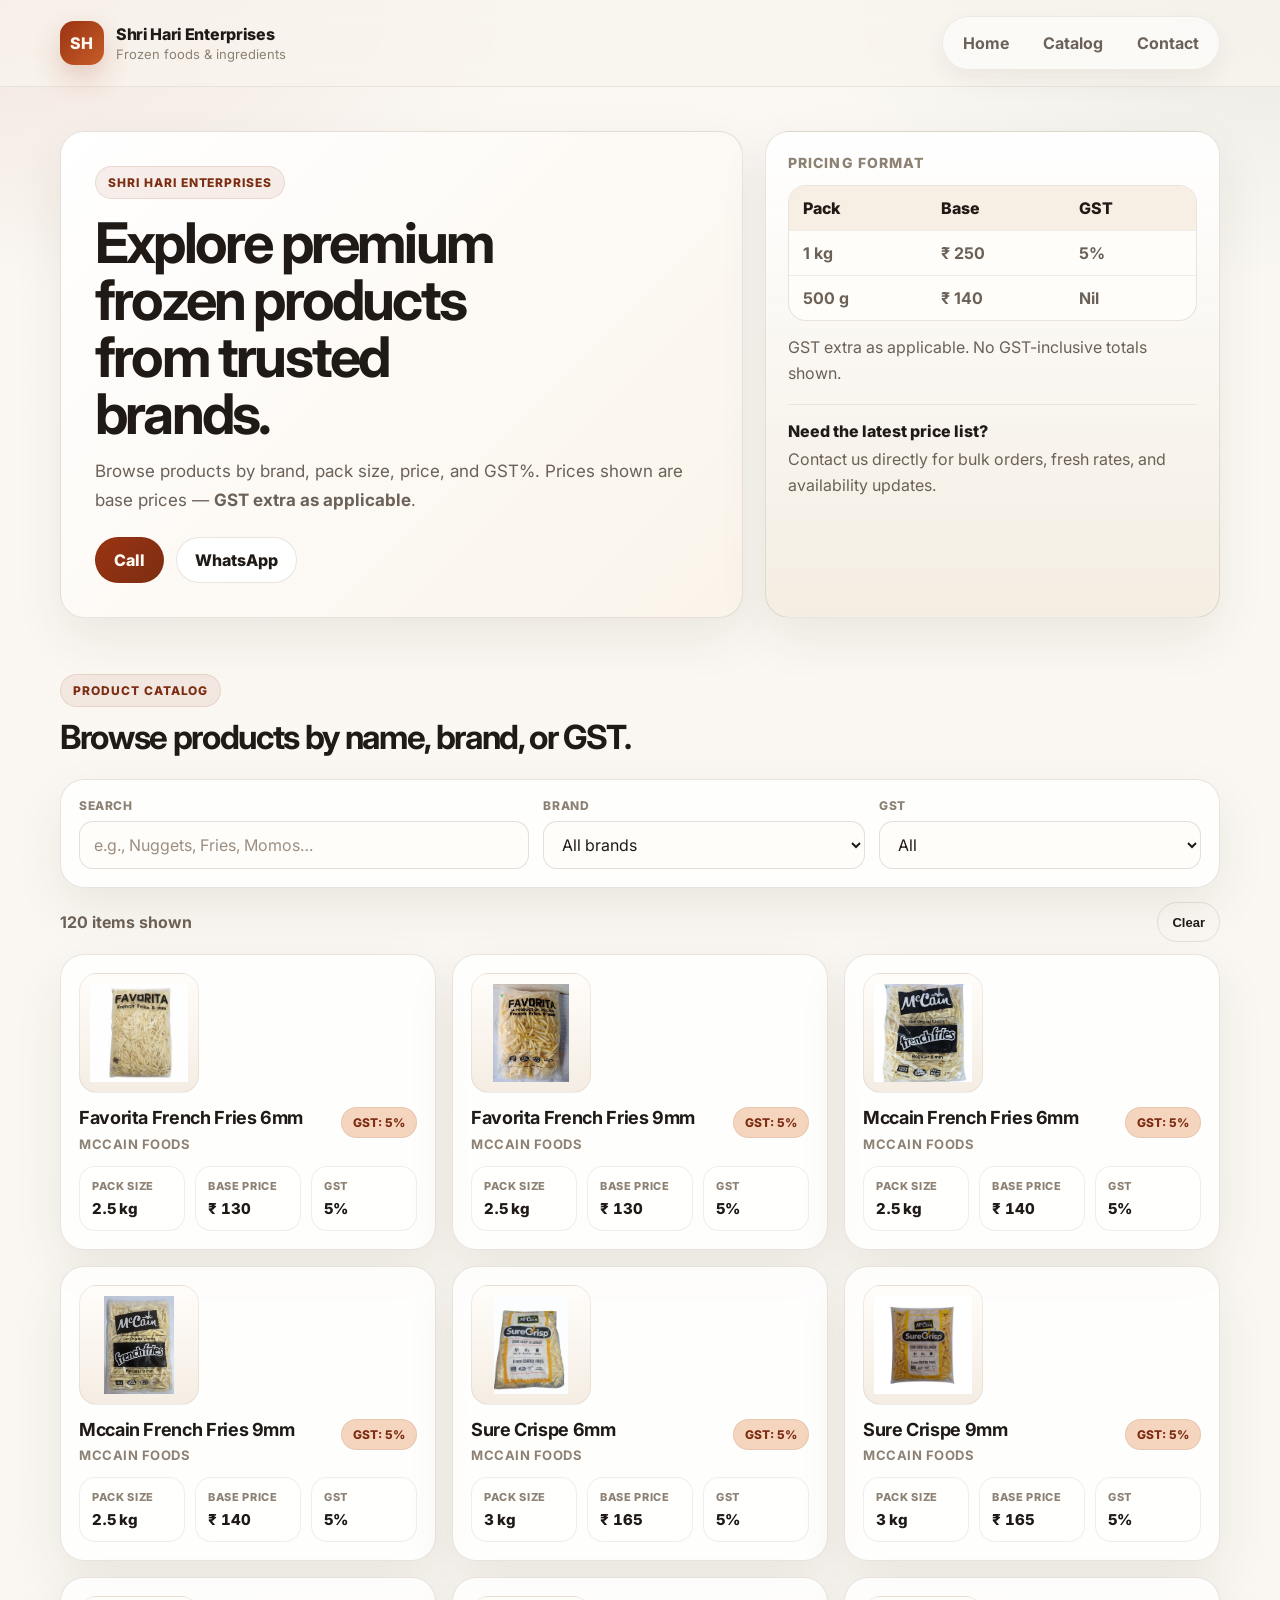
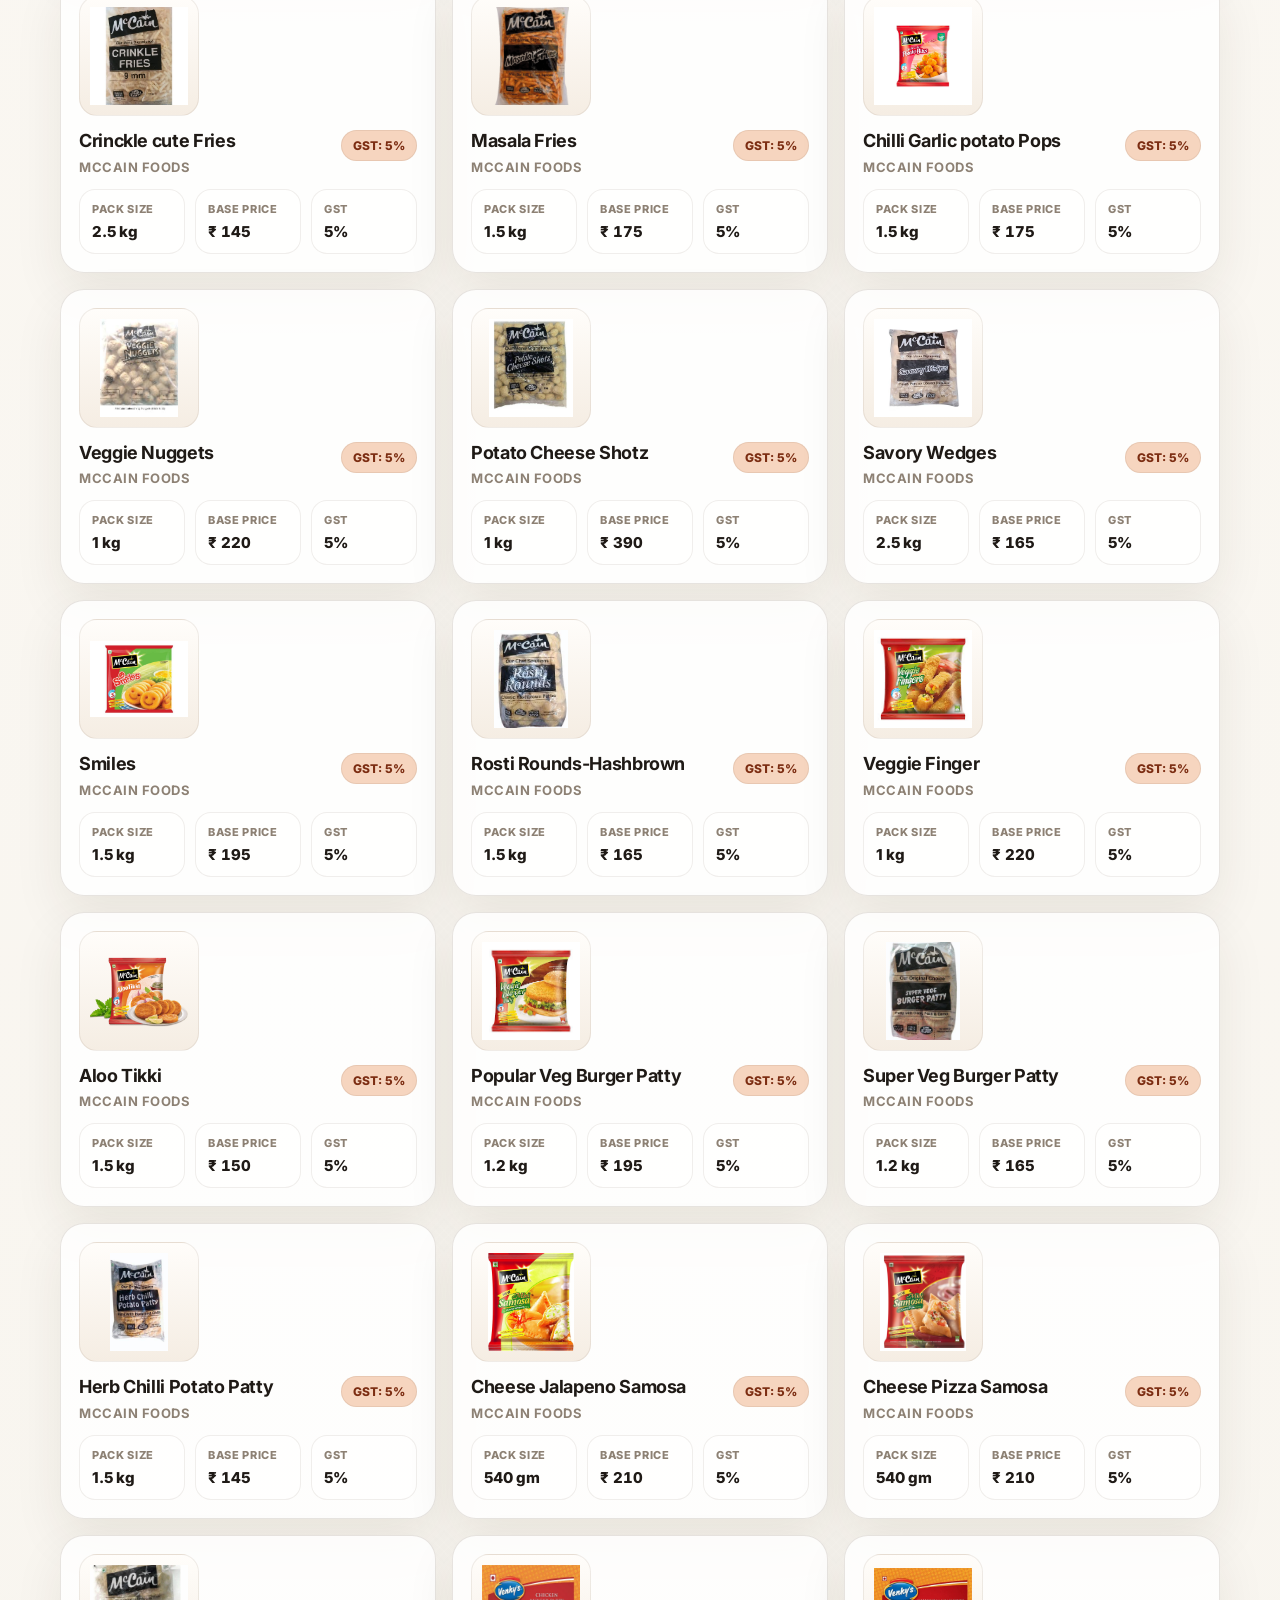
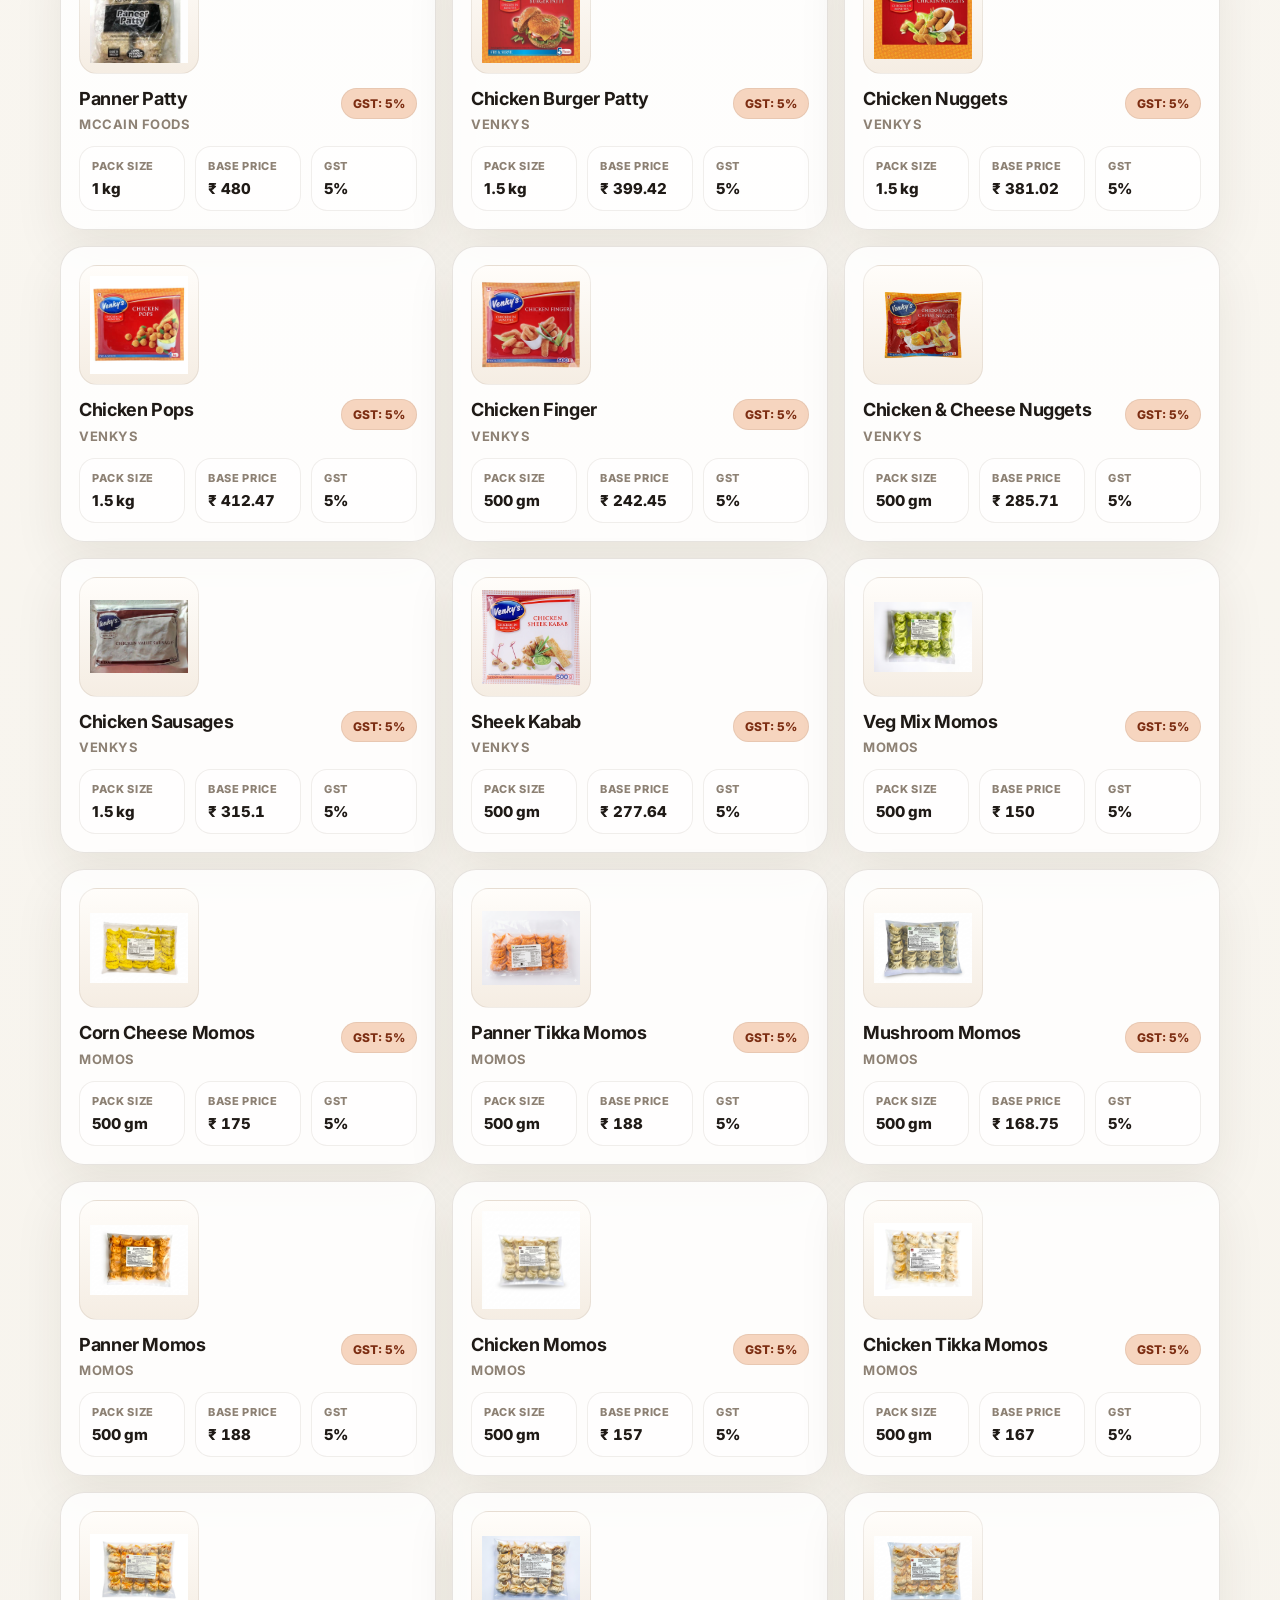
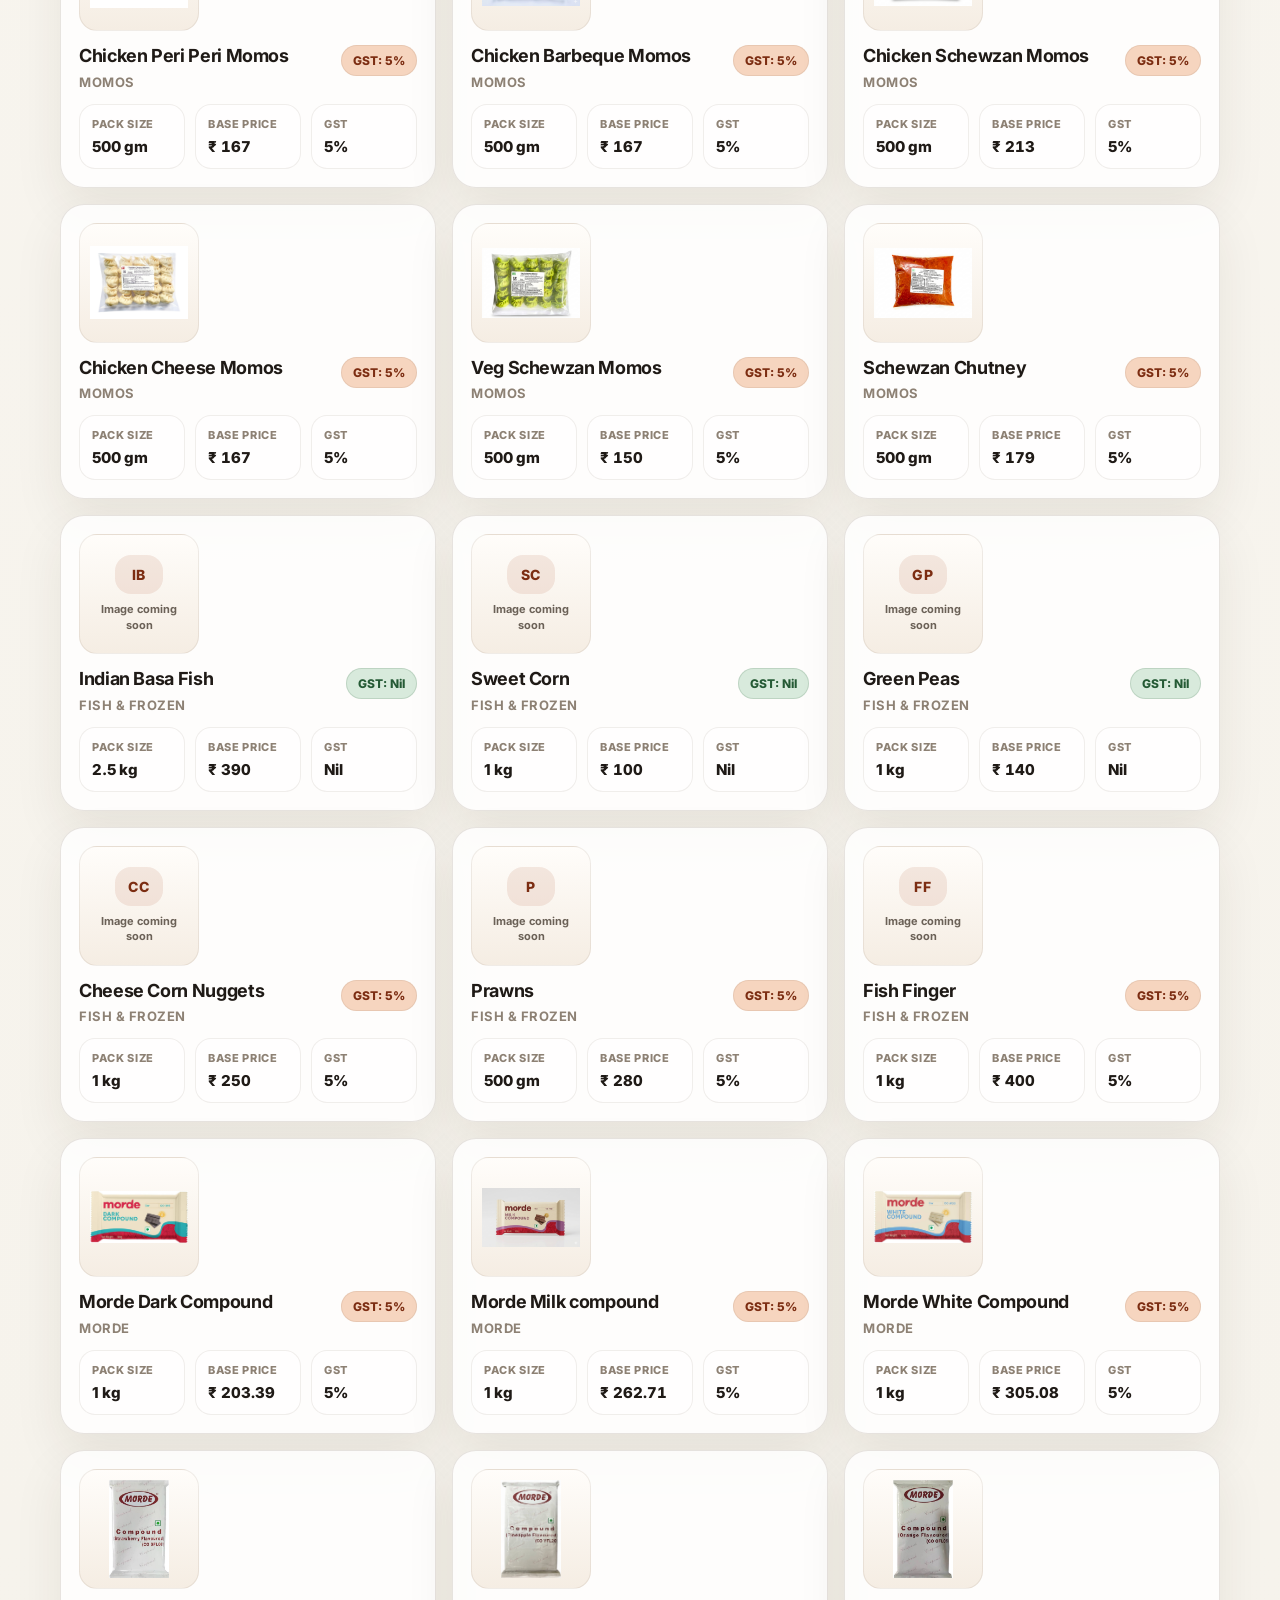
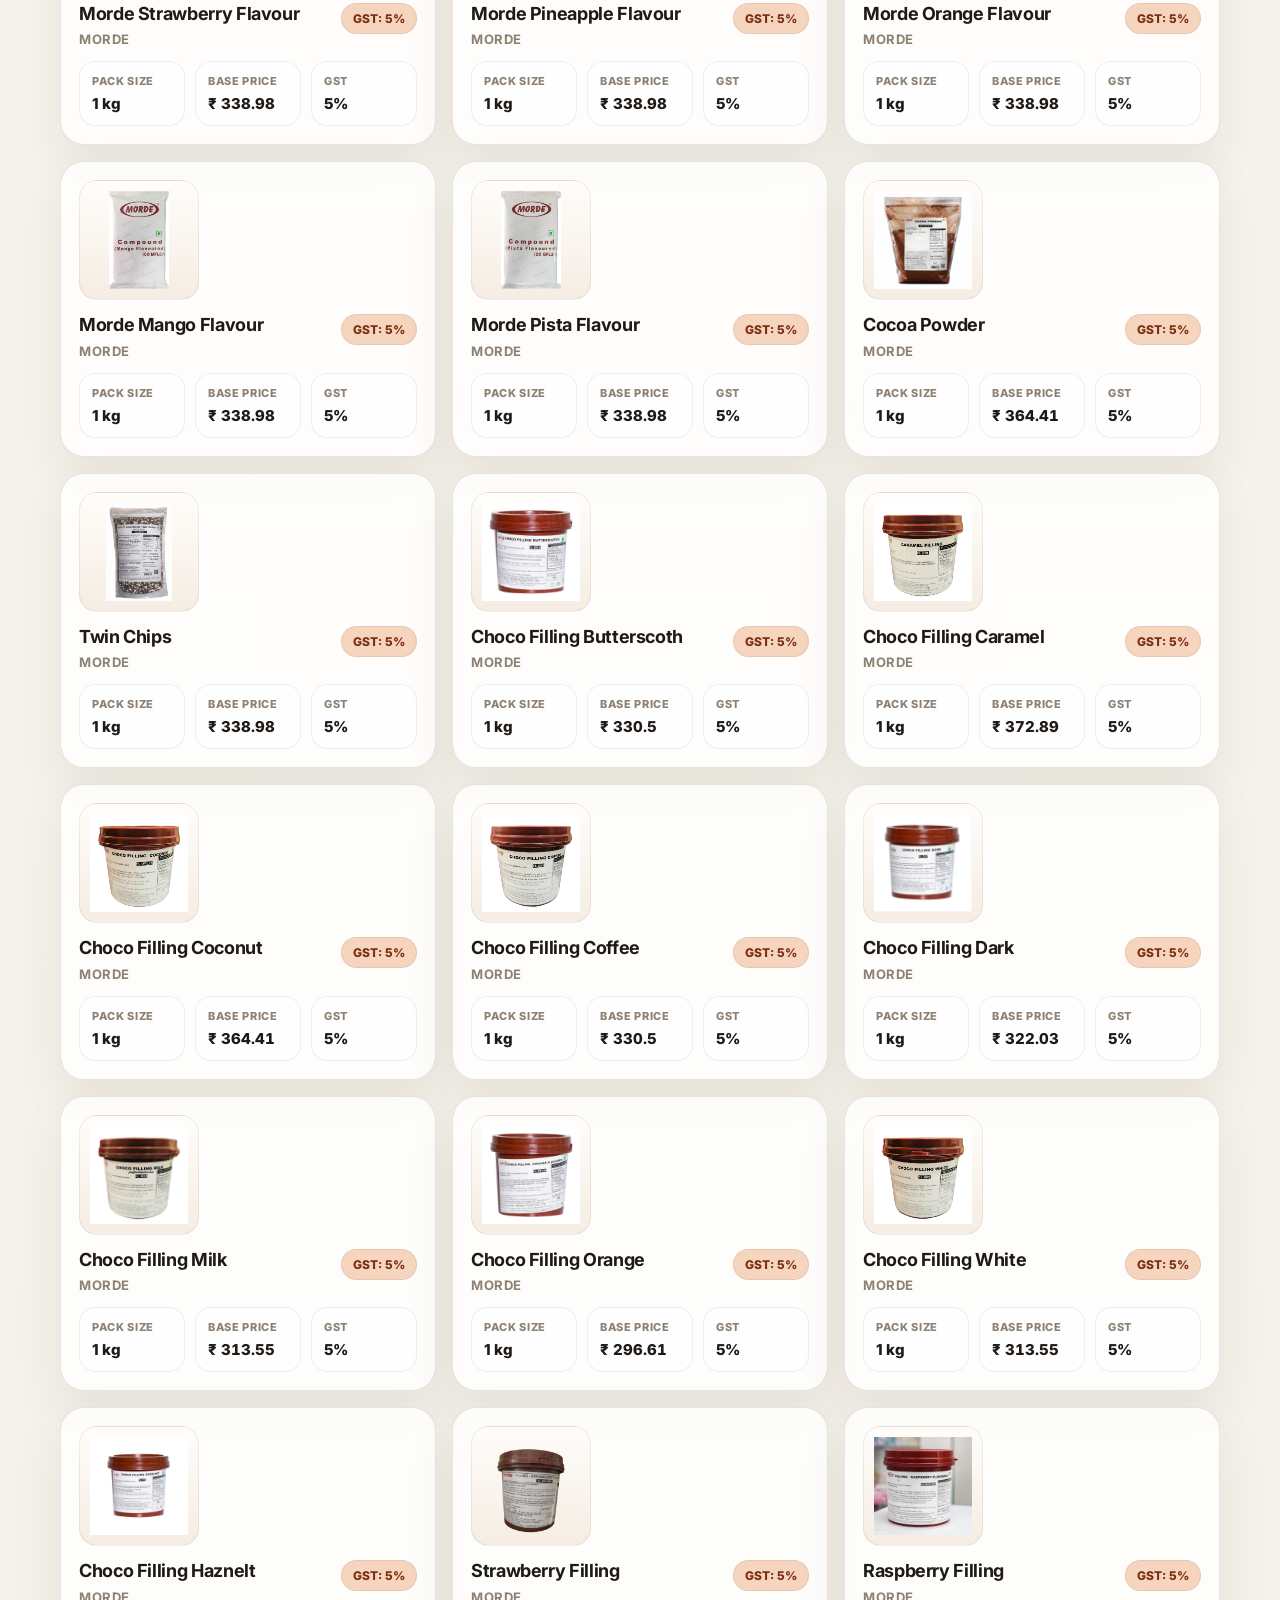
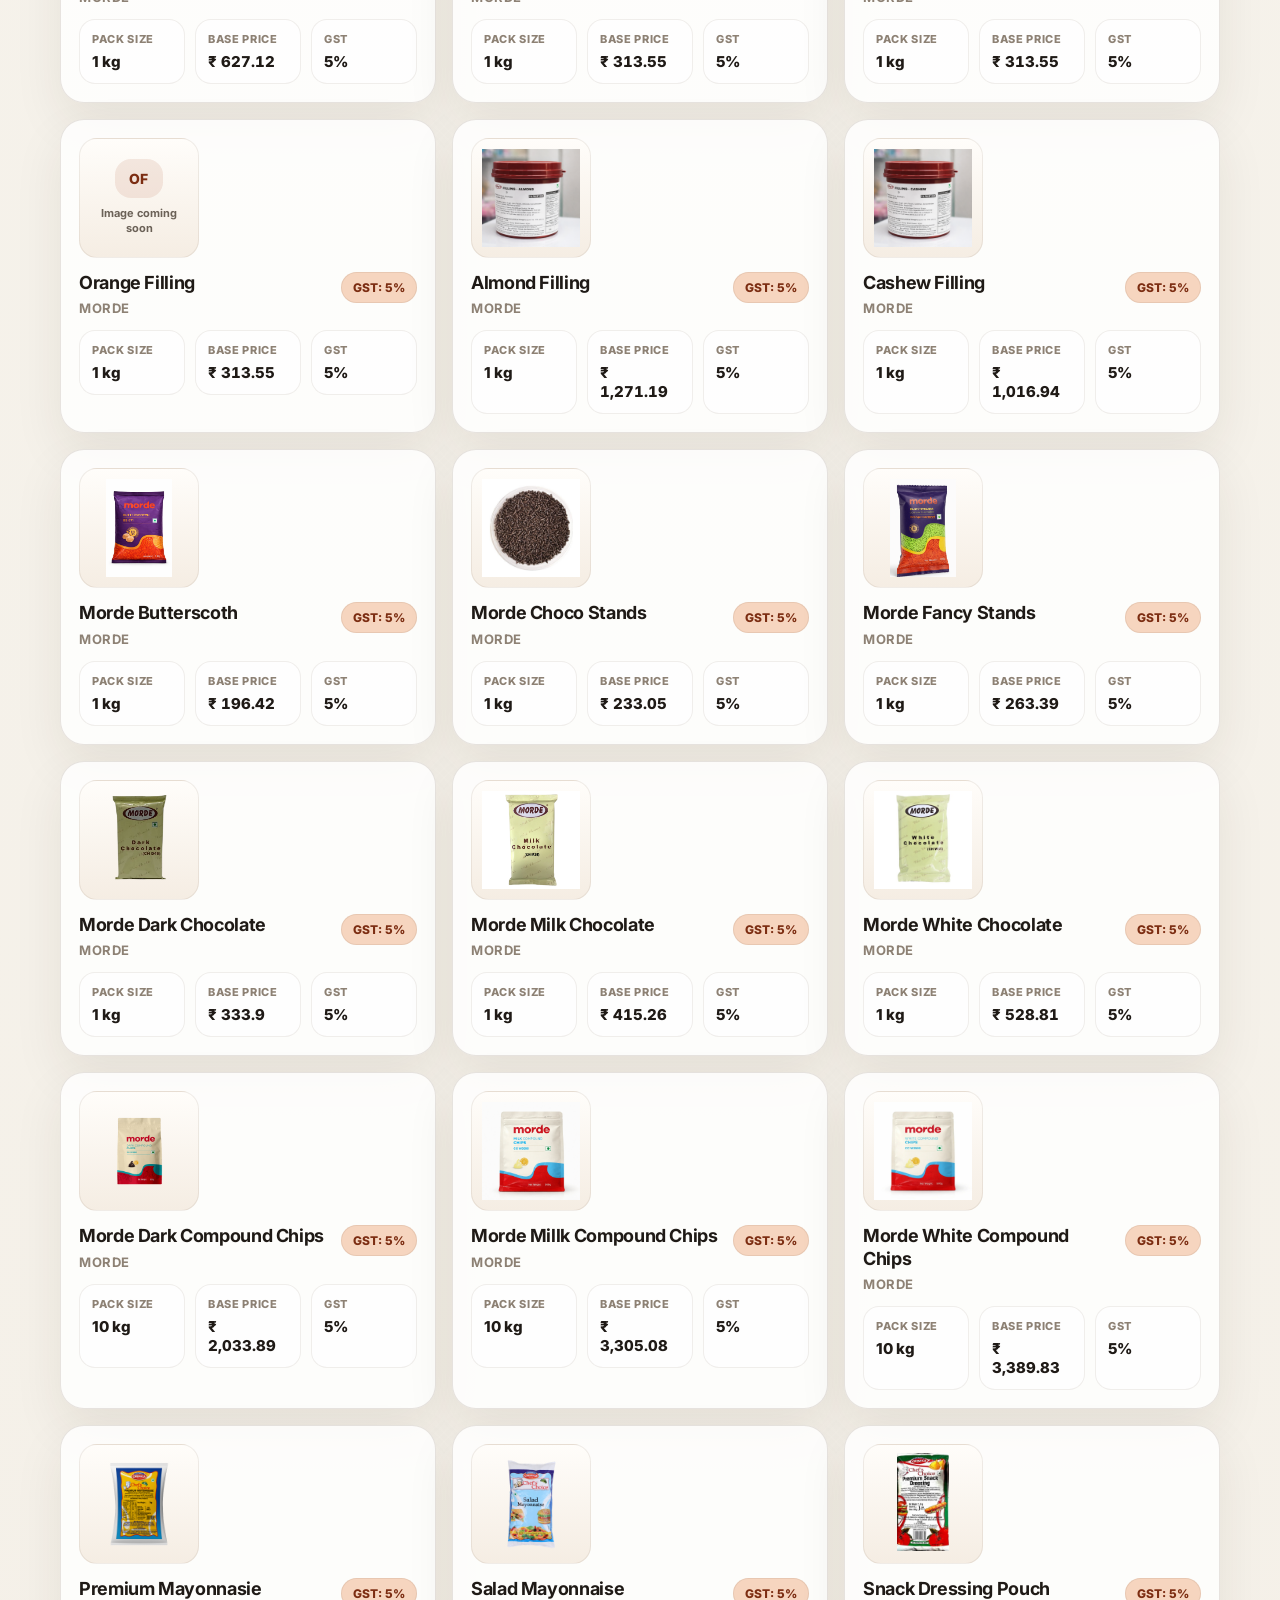
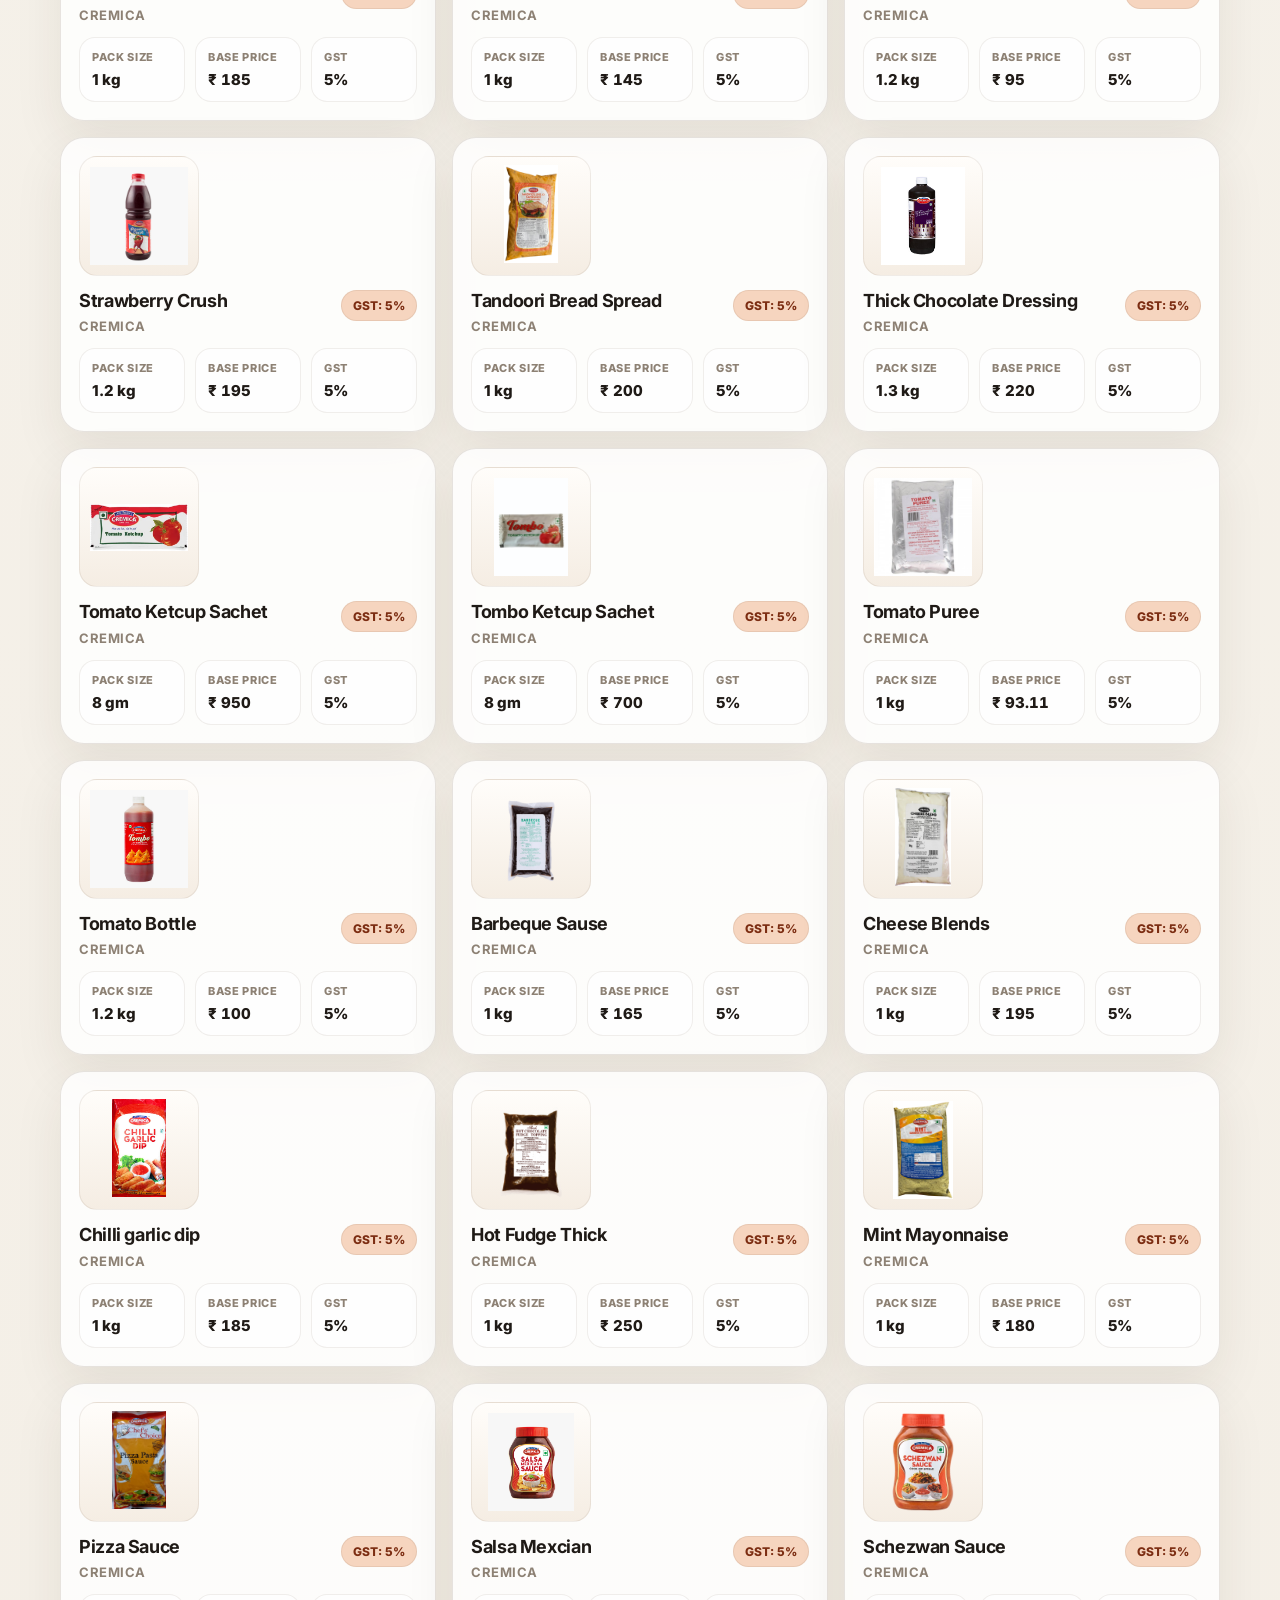
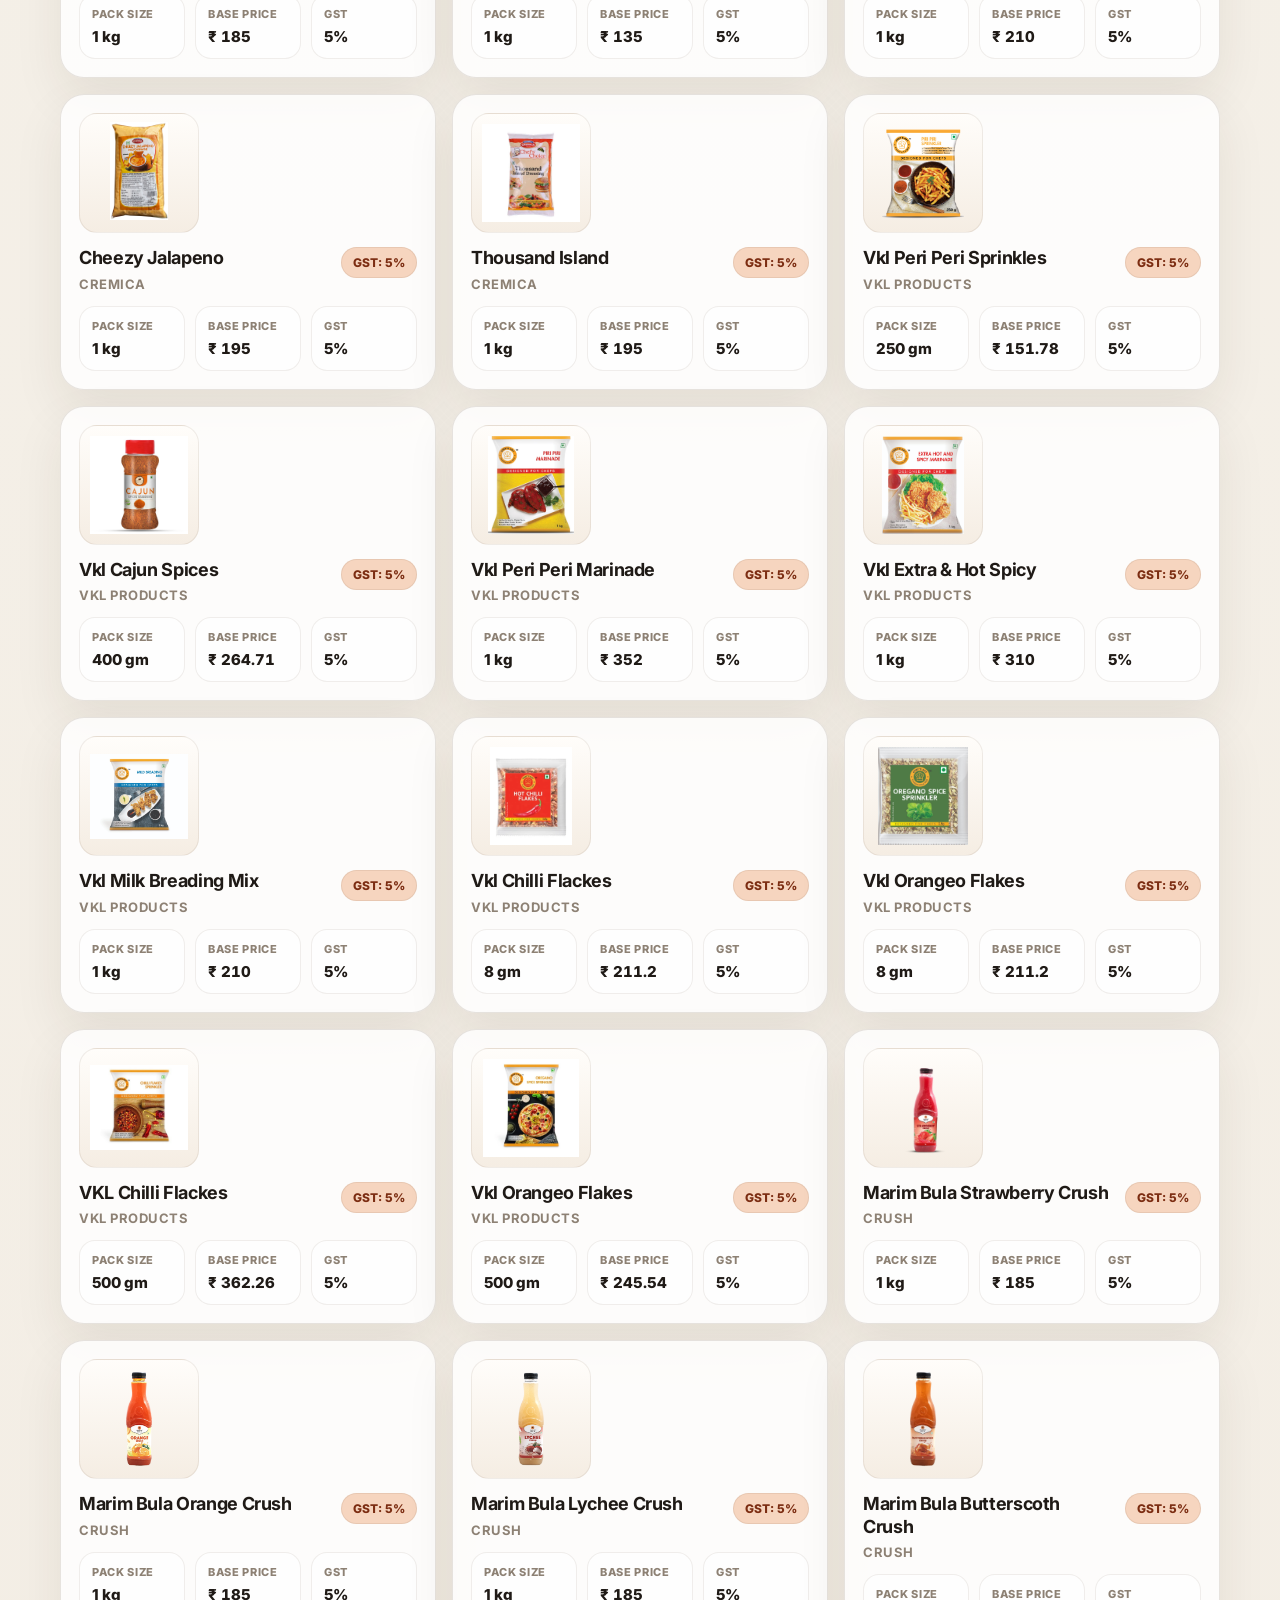
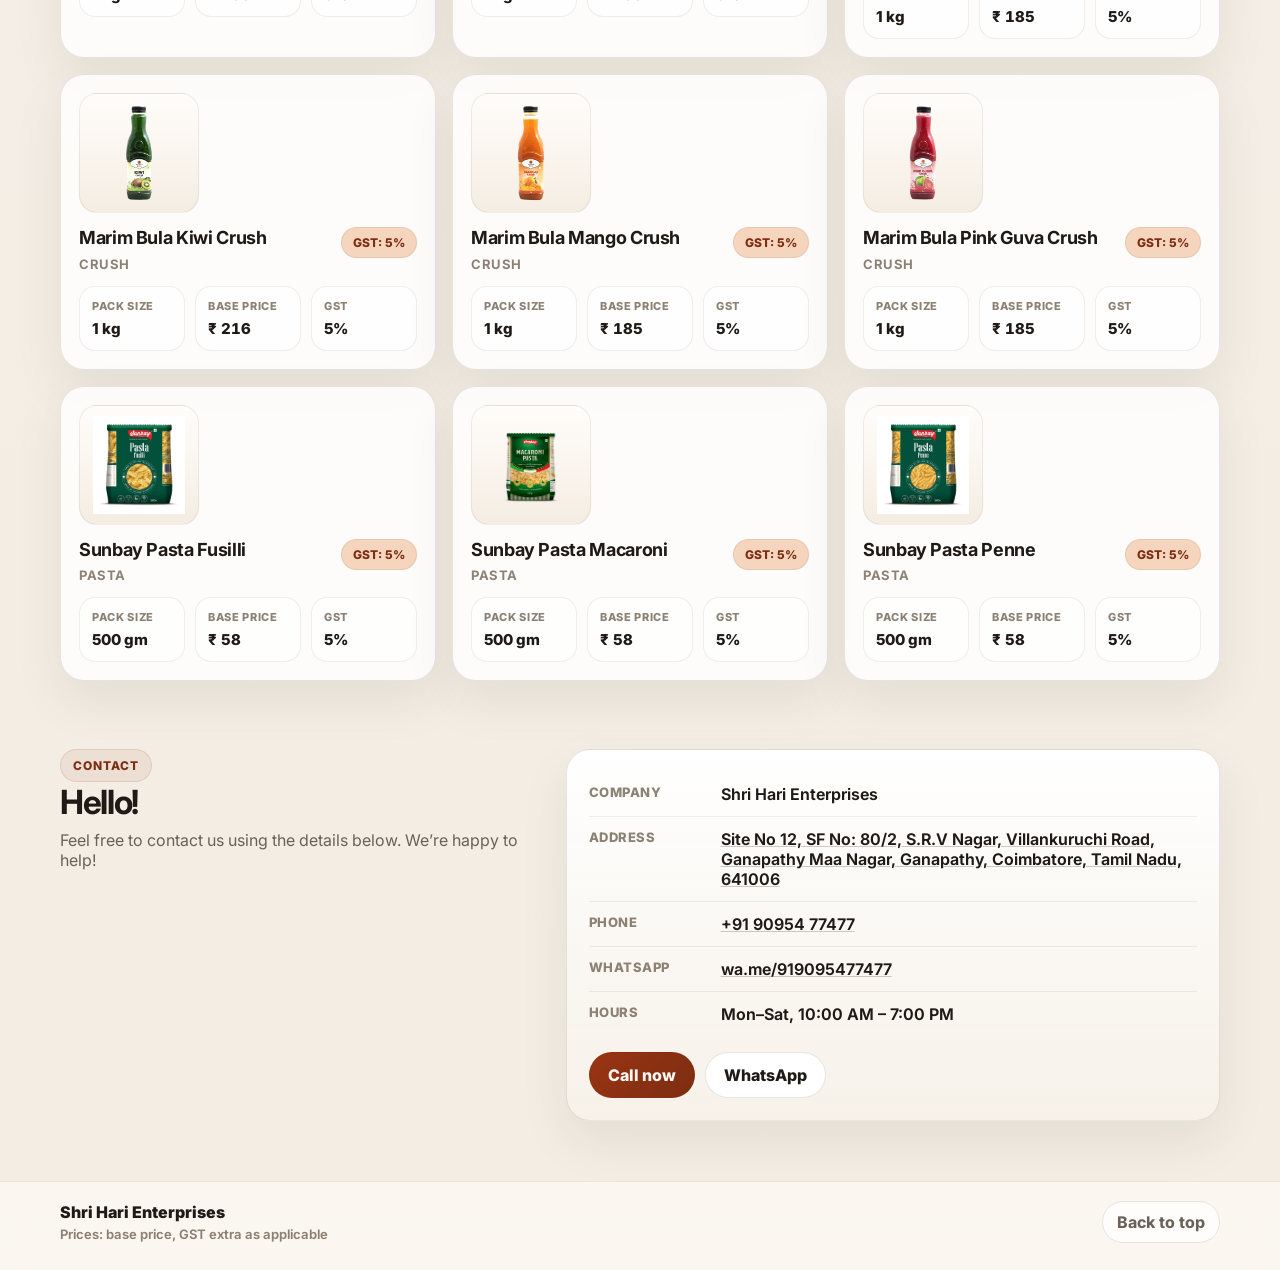
==== index.html @ df7a1810 "Update GST values for samosas and dressing" ====
<!doctype html>
<html lang="en">
  <head>
    <meta charset="UTF-8" />
    <meta name="viewport" content="width=device-width, initial-scale=1" />
    <meta
      name="description"
      content="Shri Hari Enterprises – frozen foods & ingredients catalog with search and filters."
    />
    <title>Shri Hari Enterprises | Catalog</title>
    <link rel="preconnect" href="https://fonts.googleapis.com" />
    <link rel="preconnect" href="https://fonts.gstatic.com" crossorigin />
    <link
      href="https://fonts.googleapis.com/css2?family=Inter:wght@400;500;600;700&display=swap"
      rel="stylesheet"
    />
    <link rel="stylesheet" href="assets/styles.css?v=20260323-1" />
  </head>
  <body>
    <a class="skip-link" href="#catalog">Skip to catalog</a>

    <header class="site-header">
      <div class="container header-inner">
        <div class="brand">
          <div class="brand-mark" aria-hidden="true">SH</div>
          <div class="brand-text">
            <div class="brand-name">Shri Hari Enterprises</div>
            <div class="brand-tagline">Frozen foods & ingredients</div>
          </div>
        </div>

        <nav class="nav" aria-label="Primary">
          <a href="#home">Home</a>
          <a href="#catalog">Catalog</a>
          <a href="#contact">Contact</a>
        </nav>
      </div>
    </header>

    <main>
      <section id="home" class="hero">
        <div class="container hero-grid">
          <div class="hero-copy">
            <div class="eyebrow">Shri Hari Enterprises</div>
            <h1>Explore premium frozen products from trusted brands.</h1>
            <p class="lead">
              Browse products by brand, pack size, price, and GST%. Prices shown
              are base prices — <strong>GST extra as applicable</strong>.
            </p>

            <div class="cta-row" role="group" aria-label="Quick actions">
              <a class="btn primary" href="tel:+919095477477" data-placeholder="phone"
                >Call</a
              >
              <a
                class="btn"
                href="https://wa.me/919095477477?text=Hi%20Shri%20Hari%20Enterprises%2C%20please%20share%20details."
                target="_blank"
                rel="noreferrer"
                data-placeholder="whatsapp"
                >WhatsApp</a
              >
            </div>

          </div>

          <div class="hero-card" aria-label="How pricing is shown">
            <div class="hero-card-title">Pricing format</div>
            <div class="mini-table" role="table" aria-label="Pricing example">
              <div class="mini-row mini-head" role="row">
                <div role="columnheader">Pack</div>
                <div role="columnheader">Base</div>
                <div role="columnheader">GST</div>
              </div>
              <div class="mini-row" role="row">
                <div role="cell">1 kg</div>
                <div role="cell">₹ 250</div>
                <div role="cell">5%</div>
              </div>
              <div class="mini-row" role="row">
                <div role="cell">500 g</div>
                <div role="cell">₹ 140</div>
                <div role="cell">Nil</div>
              </div>
            </div>
            <p class="note">GST extra as applicable. No GST-inclusive totals shown.</p>
            <div class="hero-support">
              <div class="support-title">Need the latest price list?</div>
              <p class="support-copy">
                Contact us directly for bulk orders, fresh rates, and availability updates.
              </p>
            </div>
          </div>
        </div>
      </section>

      <section id="catalog" class="catalog">
        <div class="container">
          <div class="section-head">
            <div>
              <div class="section-kicker">Product Catalog</div>
              <h2>Browse products by name, brand, or GST.</h2>
            </div>
          </div>

          <div class="controls" aria-label="Catalog controls">
            <label class="control">
              <span class="control-label">Search</span>
              <input
                id="searchInput"
                type="search"
                placeholder="e.g., Nuggets, Fries, Momos…"
                autocomplete="off"
              />
            </label>

            <label class="control">
              <span class="control-label">Brand</span>
              <select id="brandSelect">
                <option value="">All brands</option>
              </select>
            </label>

            <label class="control">
              <span class="control-label">GST</span>
              <select id="gstSelect">
                <option value="">All</option>
              </select>
            </label>
          </div>

          <div class="catalog-bar">
            <div id="resultsMeta" class="results-meta" aria-live="polite"></div>
            <button id="clearBtn" class="btn small ghost" type="button">Clear</button>
          </div>

          <div id="catalogGrid" class="grid" aria-label="Product results"></div>

          <div id="emptyState" class="empty" hidden>
            <div class="empty-title">No results</div>
            <div class="empty-subtitle">
              Try clearing filters or searching a different keyword.
            </div>
          </div>
        </div>
      </section>

      <section id="contact" class="contact">
        <div class="container contact-grid">
          <div>
            <div class="section-kicker">Contact</div>
            <h2>Hello!</h2>
            <p class="muted">
              Feel free to contact us using the details below. We’re happy to help!
            </p>
          </div>

          <div class="contact-card">
            <div class="contact-row">
              <div class="contact-k">Company</div>
              <div class="contact-v">Shri Hari Enterprises</div>
            </div>
            <div class="contact-row">
              <div class="contact-k">Address</div>
              <div class="contact-v">
                <a
                  href="https://maps.google.com/?q=11.0510234,76.9981350"
                  target="_blank"
                  rel="noreferrer"
                  >Site No 12, SF No: 80/2, S.R.V Nagar, Villankuruchi Road,
                  Ganapathy Maa Nagar, Ganapathy, Coimbatore, Tamil Nadu,
                  641006</a
                >
              </div>
            </div>
            <div class="contact-row">
              <div class="contact-k">Phone</div>
              <div class="contact-v">
                <a href="tel:+919095477477">+91 90954 77477</a>
              </div>
            </div>
            <div class="contact-row">
              <div class="contact-k">WhatsApp</div>
              <div class="contact-v">
                <a
                  href="https://wa.me/919095477477"
                  target="_blank"
                  rel="noreferrer"
                  >wa.me/919095477477</a
                >
              </div>
            </div>
            <div class="contact-row">
              <div class="contact-k">Hours</div>
              <div class="contact-v">Mon–Sat, 10:00 AM – 7:00 PM</div>
            </div>

            <div class="contact-cta">
              <a class="btn primary" href="tel:+919095477477">Call now</a>
              <a
                class="btn"
                href="https://wa.me/919095477477?text=Hi%2C%20please%20share%20your%20latest%20price%20list."
                target="_blank"
                rel="noreferrer"
                >WhatsApp</a
              >
            </div>
          </div>
        </div>
      </section>
    </main>

    <footer class="site-footer">
      <div class="container footer-inner">
        <div class="footer-left">
          <div class="footer-title">Shri Hari Enterprises</div>
          <div class="footer-subtitle">Prices: base price, GST extra as applicable</div>
        </div>
        <div class="footer-right">
          <a class="footer-link" href="#home">Back to top</a>
        </div>
      </div>
    </footer>

    <script src="data/products-data.js?v=20260323-1" defer></script>
    <script src="assets/app.js?v=20260323-1" defer></script>
  </body>
</html>
---- assets/styles.css ----
:root{
  --bg: #f6f3ec;
  --surface: rgba(255,255,255,.82);
  --surface-strong: #ffffff;
  --surface-soft: #f2ece0;
  --border: rgba(64,44,22,.12);
  --border-strong: rgba(64,44,22,.2);
  --text: #1f1a16;
  --muted: #6b6157;
  --muted-2: #8d8174;
  --brand: #9a3412;
  --brand-strong: #7c2d12;
  --brand-soft: #f6d5bf;
  --accent: #215732;
  --accent-soft: #d8eadc;
  --shadow: 0 20px 50px rgba(56,36,18,.08);
  --shadow-soft: 0 10px 24px rgba(56,36,18,.06);
  --radius: 24px;
}

*{ box-sizing: border-box; }
html{ scroll-behavior: smooth; }
html, body{ min-height: 100%; }
body{
  margin: 0;
  font-family: Inter, system-ui, -apple-system, Segoe UI, Roboto, Arial, sans-serif;
  background:
    radial-gradient(900px 500px at 0% 0%, rgba(154,52,18,.09), transparent 60%),
    radial-gradient(800px 500px at 100% 0%, rgba(33,87,50,.08), transparent 58%),
    linear-gradient(180deg, #fbf8f3 0%, var(--bg) 45%, #f3ede4 100%);
  color: var(--text);
}

a{ color: inherit; text-decoration: none; }
a:hover{ text-decoration: underline; }

.container{
  width: min(1160px, calc(100% - 40px));
  margin: 0 auto;
}

.skip-link{
  position: absolute;
  left: -999px;
  top: 16px;
  padding: 10px 14px;
  background: var(--surface-strong);
  border: 1px solid var(--border-strong);
  border-radius: 999px;
  box-shadow: var(--shadow-soft);
}
.skip-link:focus{ left: 16px; z-index: 100; }

.site-header{
  position: sticky;
  top: 0;
  z-index: 40;
  backdrop-filter: blur(14px);
  background: rgba(248,244,237,.72);
  border-bottom: 1px solid rgba(64,44,22,.08);
}
.header-inner{
  display: flex;
  align-items: center;
  justify-content: space-between;
  gap: 16px;
  padding: 16px 0;
}

.brand{
  display: flex;
  align-items: center;
  gap: 12px;
  min-width: 220px;
}
.brand-mark{
  width: 44px;
  height: 44px;
  display: grid;
  place-items: center;
  font-weight: 800;
  letter-spacing: .04em;
  color: #fff7f2;
  border-radius: 14px;
  background: linear-gradient(135deg, var(--brand), #c75d28);
  box-shadow: 0 12px 28px rgba(154,52,18,.22);
}
.brand-name{
  font-weight: 800;
  letter-spacing: -.02em;
}
.brand-tagline{
  color: var(--muted-2);
  font-size: 13px;
  margin-top: 2px;
}

.nav{
  display: flex;
  gap: 6px;
  align-items: center;
  padding: 6px;
  border: 1px solid rgba(64,44,22,.08);
  background: rgba(255,255,255,.6);
  border-radius: 999px;
  box-shadow: var(--shadow-soft);
}
.nav a{
  font-weight: 700;
  color: var(--muted);
  padding: 10px 14px;
  border-radius: 999px;
}
.nav a:hover{
  color: var(--text);
  background: rgba(154,52,18,.08);
  text-decoration: none;
}

.hero{ padding: 44px 0 26px; }
.hero-grid{
  display: grid;
  grid-template-columns: minmax(0, 1.2fr) minmax(300px, .8fr);
  gap: 22px;
  align-items: stretch;
}
.hero-copy,
.hero-card,
.controls,
.card,
.contact-card,
.empty{
  border: 1px solid var(--border);
  border-radius: var(--radius);
  background: var(--surface);
  box-shadow: var(--shadow);
}

.hero-copy{
  padding: 34px;
  background:
    linear-gradient(135deg, rgba(255,255,255,.92), rgba(250,243,233,.92)),
    var(--surface);
}

.eyebrow,
.section-kicker{
  display: inline-flex;
  align-items: center;
  gap: 8px;
  padding: 8px 12px;
  border-radius: 999px;
  border: 1px solid rgba(154,52,18,.12);
  background: rgba(154,52,18,.08);
  color: var(--brand-strong);
  font-size: 12px;
  font-weight: 800;
  letter-spacing: .08em;
  text-transform: uppercase;
}

.eyebrow{
  margin-bottom: 16px;
}

h1{
  margin: 0 0 14px;
  max-width: 12ch;
  font-size: clamp(32px, 5vw, 56px);
  line-height: 1.02;
  letter-spacing: -.05em;
}
h2{
  margin: 0 0 8px;
  font-size: clamp(24px, 2.6vw, 34px);
  letter-spacing: -.04em;
}
p{ margin: 0; }
.lead{
  max-width: 56ch;
  color: var(--muted);
  font-size: 17px;
  line-height: 1.7;
}
.muted{ color: var(--muted); }

.cta-row{
  display: flex;
  flex-wrap: wrap;
  gap: 12px;
  margin-top: 22px;
}

.hero-points{
  display: grid;
  grid-template-columns: repeat(3, minmax(0, 1fr));
  gap: 12px;
  margin-top: 24px;
}
.hero-point{
  display: grid;
  gap: 4px;
  padding: 16px;
  border-radius: 18px;
  background: rgba(255,255,255,.7);
  border: 1px solid rgba(64,44,22,.08);
}
.hero-point-value{
  font-size: 18px;
  font-weight: 800;
  color: var(--text);
}
.hero-point-label{
  color: var(--muted);
  font-size: 13px;
  line-height: 1.5;
}
.btn{
  display: inline-flex;
  align-items: center;
  justify-content: center;
  gap: 8px;
  min-height: 46px;
  border: 1px solid var(--border);
  border-radius: 999px;
  padding: 11px 18px;
  font-weight: 800;
  background: var(--surface-strong);
  color: var(--text);
  cursor: pointer;
  user-select: none;
  transition: transform .18s ease, box-shadow .18s ease, background-color .18s ease, border-color .18s ease;
}
.btn:hover{
  transform: translateY(-1px);
  background: #fff8f3;
  box-shadow: var(--shadow-soft);
  text-decoration: none;
}
.btn.primary{
  color: #fffaf6;
  border-color: rgba(124,45,18,.25);
  background: linear-gradient(135deg, var(--brand), var(--brand-strong));
}
.btn.primary:hover{
  background: linear-gradient(135deg, #ad3d14, #8b3214);
}
.btn.ghost{
  background: transparent;
}
.btn.small{
  min-height: 40px;
  padding: 8px 14px;
  font-size: 13px;
}
.btn[aria-disabled="true"]{
  opacity: .6;
  pointer-events: none;
}

.hero-card{
  padding: 22px;
  background:
    linear-gradient(180deg, rgba(255,255,255,.96), rgba(243,236,224,.92)),
    var(--surface);
}
.hero-card-title{
  font-size: 14px;
  font-weight: 800;
  letter-spacing: .08em;
  text-transform: uppercase;
  color: var(--muted-2);
  margin-bottom: 14px;
}
.mini-table{
  border: 1px solid var(--border);
  border-radius: 18px;
  overflow: hidden;
  background: #fffdfa;
}
.mini-row{
  display: grid;
  grid-template-columns: 1fr 1fr .8fr;
  gap: 10px;
  padding: 12px 14px;
  border-top: 1px solid rgba(64,44,22,.08);
  color: var(--muted);
  font-weight: 700;
}
.mini-row:first-child{ border-top: 0; }
.mini-head{
  color: var(--text);
  background: #f7efe4;
  font-weight: 800;
}
.note{
  margin-top: 14px;
  color: var(--muted);
  line-height: 1.6;
}

.hero-support{
  margin-top: 18px;
  padding-top: 16px;
  border-top: 1px solid rgba(64,44,22,.08);
}
.support-title{
  font-weight: 800;
  margin-bottom: 6px;
}
.support-copy{
  color: var(--muted);
  line-height: 1.6;
}

.catalog{ padding: 30px 0 12px; }
.section-head{
  display: flex;
  align-items: end;
  justify-content: space-between;
  gap: 16px;
  margin-bottom: 14px;
}
.section-head h2{
  margin-top: 10px;
}
.controls{
  display: grid;
  grid-template-columns: 1.4fr 1fr 1fr;
  gap: 14px;
  padding: 18px;
}
.control{ display: grid; gap: 8px; }
.control-label{
  font-size: 12px;
  color: var(--muted-2);
  font-weight: 800;
  letter-spacing: .05em;
  text-transform: uppercase;
}
input, select{
  width: 100%;
  min-height: 48px;
  padding: 12px 14px;
  border-radius: 14px;
  border: 1px solid rgba(64,44,22,.14);
  background: #fffdfa;
  color: var(--text);
  outline: none;
  font: inherit;
}
input::placeholder{ color: #9b8e81; }
input:focus, select:focus{
  border-color: rgba(154,52,18,.45);
  box-shadow: 0 0 0 4px rgba(154,52,18,.12);
}

.catalog-bar{
  display: flex;
  justify-content: space-between;
  align-items: center;
  gap: 12px;
  margin: 14px 0 12px;
}
.results-meta{
  color: var(--muted);
  font-weight: 700;
}

.grid{
  display: grid;
  grid-template-columns: repeat(12, 1fr);
  gap: 16px;
  padding-bottom: 22px;
}

.card{
  grid-column: span 12;
  padding: 18px;
  display: flex;
  flex-direction: column;
  align-items: flex-start;
  transform-origin: center;
  transition: transform .22s ease, box-shadow .22s ease, border-color .22s ease, background-color .22s ease;
}
.card:hover{
  transform: translateY(-6px) scale(1.02);
  border-color: rgba(154,52,18,.18);
  background: rgba(255,255,255,.96);
  box-shadow: 0 28px 54px rgba(56,36,18,.14);
}
.card-media{
  border-radius: 18px;
  border: 1px solid rgba(64,44,22,.08);
  background:
    linear-gradient(180deg, #fffdfa, #f5ede3);
  width: 120px;
  height: 120px;
  aspect-ratio: 1 / 1;
  overflow: hidden;
  flex: 0 0 auto;
  display: flex;
  align-items: center;
  justify-content: center;
  padding: 10px;
  margin-bottom: 14px;
  transition: transform .22s ease, box-shadow .22s ease, border-color .22s ease;
}
.card-media img{
  width: auto;
  height: auto;
  max-width: 100%;
  max-height: 100%;
  object-fit: contain;
  object-position: center;
  display: block;
  margin: auto;
  transition: transform .28s ease;
}
.card-placeholder{
  width: 100%;
  height: 100%;
  display: flex;
  flex-direction: column;
  align-items: center;
  justify-content: center;
  gap: 8px;
  text-align: center;
  padding: 10px;
  color: var(--muted);
}
.card-placeholder-badge{
  width: 48px;
  height: 48px;
  display: grid;
  place-items: center;
  border-radius: 16px;
  background: rgba(154,52,18,.1);
  color: var(--brand-strong);
  font-size: 14px;
  font-weight: 800;
  letter-spacing: .06em;
}
.card-placeholder-label{
  font-size: 11px;
  font-weight: 700;
  line-height: 1.4;
}
[data-product-id]:hover .card-media{
  transform: scale(1.04);
  border-color: rgba(154,52,18,.18);
  box-shadow: 0 14px 28px rgba(56,36,18,.1);
}
[data-product-id]:hover .card-media img{
  transform: scale(1.08);
}
[data-product-id="cremica-snack-dressing-pouch-1-2kg"] .card-media img,
[data-product-id="cremica-tandoori-bread-spread-1kg"] .card-media img,
[data-product-id="cremica-cheese-blends-1kg"] .card-media img,
[data-product-id="cremica-chilli-garlic-dip-1kg"] .card-media img,
[data-product-id="cremica-pizza-sauce-1kg"] .card-media img,
[data-product-id="cremica-cheezy-jalapeno-1kg"] .card-media img{
  transform: translateY(-2px);
}
.card-top{
  display: flex;
  justify-content: space-between;
  gap: 14px;
  align-items: start;
  width: 100%;
}
.card h3{
  margin: 0 0 6px;
  font-size: 18px;
  line-height: 1.25;
  letter-spacing: -.02em;
}
.badge{
  display: inline-flex;
  align-items: center;
  gap: 8px;
  padding: 7px 11px;
  border: 1px solid rgba(64,44,22,.08);
  border-radius: 999px;
  color: var(--brand-strong);
  background: var(--brand-soft);
  font-weight: 800;
  font-size: 12px;
  white-space: nowrap;
  transition: transform .22s ease, box-shadow .22s ease;
}
[data-product-id]:hover .badge{
  transform: translateY(-1px);
}
.badge.gst-nil{
  color: #255a35;
  border-color: rgba(33,87,50,.15);
  background: var(--accent-soft);
}
.badge.gst-18{
  color: #7c2d12;
  border-color: rgba(154,52,18,.12);
  background: #f4d7c7;
}
.card-sub{
  color: var(--muted-2);
  font-weight: 700;
  font-size: 13px;
  letter-spacing: .04em;
}

.kv{
  width: 100%;
  margin-top: 14px;
  display: grid;
  grid-template-columns: repeat(3, minmax(0, 1fr));
  gap: 10px;
}
.kv-item{
  border: 1px solid rgba(64,44,22,.08);
  border-radius: 16px;
  padding: 12px;
  background: rgba(255,255,255,.65);
}
.kv-k{
  color: var(--muted-2);
  font-size: 11px;
  font-weight: 800;
  letter-spacing: .06em;
  text-transform: uppercase;
}
.kv-v{
  margin-top: 6px;
  font-size: 15px;
  font-weight: 800;
}
.price{ font-variant-numeric: tabular-nums; }

.empty{
  padding: 28px;
  color: var(--muted);
  background: rgba(255,255,255,.7);
}
.empty-title{
  font-weight: 850;
  margin-bottom: 6px;
  color: var(--text);
}
.empty-subtitle{ color: var(--muted); }

.contact{ padding: 34px 0 60px; }
.contact-grid{
  display: grid;
  grid-template-columns: .85fr 1.15fr;
  gap: 22px;
  align-items: start;
}
.contact-card{
  padding: 22px;
  background:
    linear-gradient(180deg, rgba(255,255,255,.96), rgba(246,240,231,.92)),
    var(--surface);
}
.contact-row{
  display: grid;
  grid-template-columns: 120px 1fr;
  gap: 12px;
  padding: 12px 0;
  border-top: 1px solid rgba(64,44,22,.08);
}
.contact-row:first-child{ border-top: 0; }
.contact-k{
  color: var(--muted-2);
  font-weight: 800;
  font-size: 13px;
  letter-spacing: .04em;
  text-transform: uppercase;
}
.contact-v{
  font-weight: 650;
  color: var(--text);
}
.contact-v a{
  text-decoration: underline;
  text-decoration-color: rgba(64,44,22,.25);
}
.contact-cta{
  display: flex;
  gap: 10px;
  flex-wrap: wrap;
  margin-top: 16px;
}

.site-footer{
  border-top: 1px solid rgba(64,44,22,.08);
  background: rgba(251,247,241,.92);
  backdrop-filter: blur(12px);
}
.footer-inner{
  display: flex;
  justify-content: space-between;
  align-items: center;
  gap: 14px;
  padding: 20px 0 28px;
}
.footer-title{ font-weight: 850; }
.footer-subtitle{
  color: var(--muted-2);
  font-weight: 650;
  font-size: 13px;
  margin-top: 4px;
}
.footer-link{
  color: var(--muted);
  font-weight: 750;
  border: 1px solid var(--border);
  padding: 10px 14px;
  border-radius: 999px;
  background: rgba(255,255,255,.8);
}
.footer-link:hover{
  text-decoration: none;
  background: #fff8f2;
  color: var(--text);
}

@media (min-width: 720px){
  .card{ grid-column: span 6; }
}

@media (min-width: 1040px){
  .card{ grid-column: span 4; }
}

@media (max-width: 980px){
  .hero{
    padding-top: 28px;
  }
  .hero-grid,
  .contact-grid{
    grid-template-columns: 1fr;
  }
  .hero-points{
    grid-template-columns: 1fr;
  }
  .section-head{
    flex-direction: column;
    align-items: start;
  }
  .controls{
    grid-template-columns: 1fr 1fr;
  }
}

@media (max-width: 680px){
  .container{
    width: calc(100% - 24px);
  }
  .site-header{
    background: rgba(248,244,237,.96);
  }
  .header-inner{
    padding: 12px 0;
    flex-direction: row;
    align-items: center;
    justify-content: space-between;
    gap: 12px;
  }
  .brand{
    min-width: 0;
    flex: 1 1 auto;
  }
  .nav{
    display: flex;
    align-items: center;
    justify-content: center;
    width: auto;
    flex: 0 0 auto;
    border-radius: 999px;
    gap: 6px;
    padding: 6px;
    background: #ffffff;
    border: 1px solid rgba(154,52,18,.14);
    box-shadow: 0 12px 24px rgba(56,36,18,.08);
  }
  .nav a{
    width: auto;
    text-align: center;
    padding: 10px 12px;
    background: transparent;
    color: var(--muted);
    font-size: 13px;
    font-weight: 700;
    border: 0;
  }
  .nav a:hover{
    background: rgba(154,52,18,.08);
    color: var(--text);
  }
  .hero-copy,
  .hero-card,
  .controls,
  .contact-card,
  .empty{
    border-radius: 20px;
  }
  .hero-copy,
  .hero-card,
  .controls,
  .contact-card{
    padding: 18px;
  }
  h1{
    max-width: none;
    font-size: clamp(28px, 9vw, 40px);
  }
  .eyebrow,
  .section-kicker{
    font-size: 11px;
  }
  .lead{
    font-size: 15px;
  }
  .controls{
    grid-template-columns: 1fr;
    gap: 12px;
  }
  .catalog-bar,
  .footer-inner{
    flex-direction: column;
    align-items: stretch;
  }
  .grid{
    gap: 12px;
  }
  .card{
    grid-column: span 6;
    padding: 14px;
    min-width: 0;
  }
  .card-media{
    width: 96px;
    height: 96px;
    margin-bottom: 10px;
  }
  .card-top{
    flex-direction: column;
    align-items: start;
    gap: 8px;
  }
  .card h3{
    font-size: 15px;
    line-height: 1.2;
  }
  .card-sub{
    font-size: 11px;
  }
  .badge{
    white-space: normal;
    font-size: 11px;
    padding: 6px 9px;
  }
  .kv{
    grid-template-columns: repeat(2, minmax(0, 1fr));
    gap: 8px;
    margin-top: 10px;
  }
  .kv-item{
    padding: 10px;
  }
  .kv-item:last-child{
    grid-column: 1 / -1;
  }
  .contact-row{
    grid-template-columns: 1fr;
    gap: 6px;
  }
  .btn,
  .footer-link{
    width: 100%;
  }
}

@media (max-width: 520px){
  .container{
    width: calc(100% - 20px);
  }
  .header-inner{
    flex-wrap: wrap;
  }
  .brand{
    width: 100%;
  }
  .brand-tagline{
    font-size: 12px;
  }
  .nav{
    width: 100%;
    justify-content: space-between;
  }
  .nav a{
    flex: 1 1 0;
    min-width: 0;
    padding: 10px 8px;
    font-size: 12px;
  }
  .hero{
    padding: 20px 0 18px;
  }
  .hero-copy,
  .hero-card,
  .controls,
  .card,
  .contact-card,
  .empty{
    border-radius: 18px;
  }
  .hero-copy,
  .hero-card,
  .controls,
  .contact-card,
  .card{
    padding: 16px;
  }
  .mini-row{
    grid-template-columns: 1fr 1fr .7fr;
    gap: 8px;
    padding: 10px 12px;
    font-size: 13px;
  }
  .card-media{
    width: 104px;
    height: 104px;
    margin-bottom: 12px;
  }
  .card h3{
    font-size: 16px;
  }
  .results-meta{
    text-align: center;
  }
}

@media (max-width: 380px){
  .brand-mark{
    width: 40px;
    height: 40px;
  }
  .brand-name{
    font-size: 15px;
  }
  .brand-tagline{
    display: none;
  }
  h1{
    font-size: 26px;
  }
  .lead{
    font-size: 14px;
    line-height: 1.6;
  }
  .nav{
    padding: 4px;
  }
  .nav a{
    padding: 9px 6px;
    font-size: 11px;
  }
  .card{
    grid-column: span 12;
  }
  .card-media{
    width: 96px;
    height: 96px;
  }
  .kv{
    grid-template-columns: 1fr;
  }
  .kv-item:last-child{
    grid-column: auto;
  }
  .badge{
    font-size: 11px;
    padding: 6px 9px;
  }
}

@media (hover: none){
  .card:hover{
    transform: none;
    background: var(--surface);
    box-shadow: var(--shadow);
  }
  [data-product-id]:hover .card-media,
  [data-product-id]:hover .card-media img,
  [data-product-id]:hover .badge{
    transform: none;
    box-shadow: none;
  }
  .card:active{
    transform: scale(.985);
    box-shadow: 0 18px 36px rgba(56,36,18,.12);
  }
  .card:active .card-media{
    transform: scale(1.03);
  }
  .card:active .card-media img{
    transform: scale(1.06);
  }
}
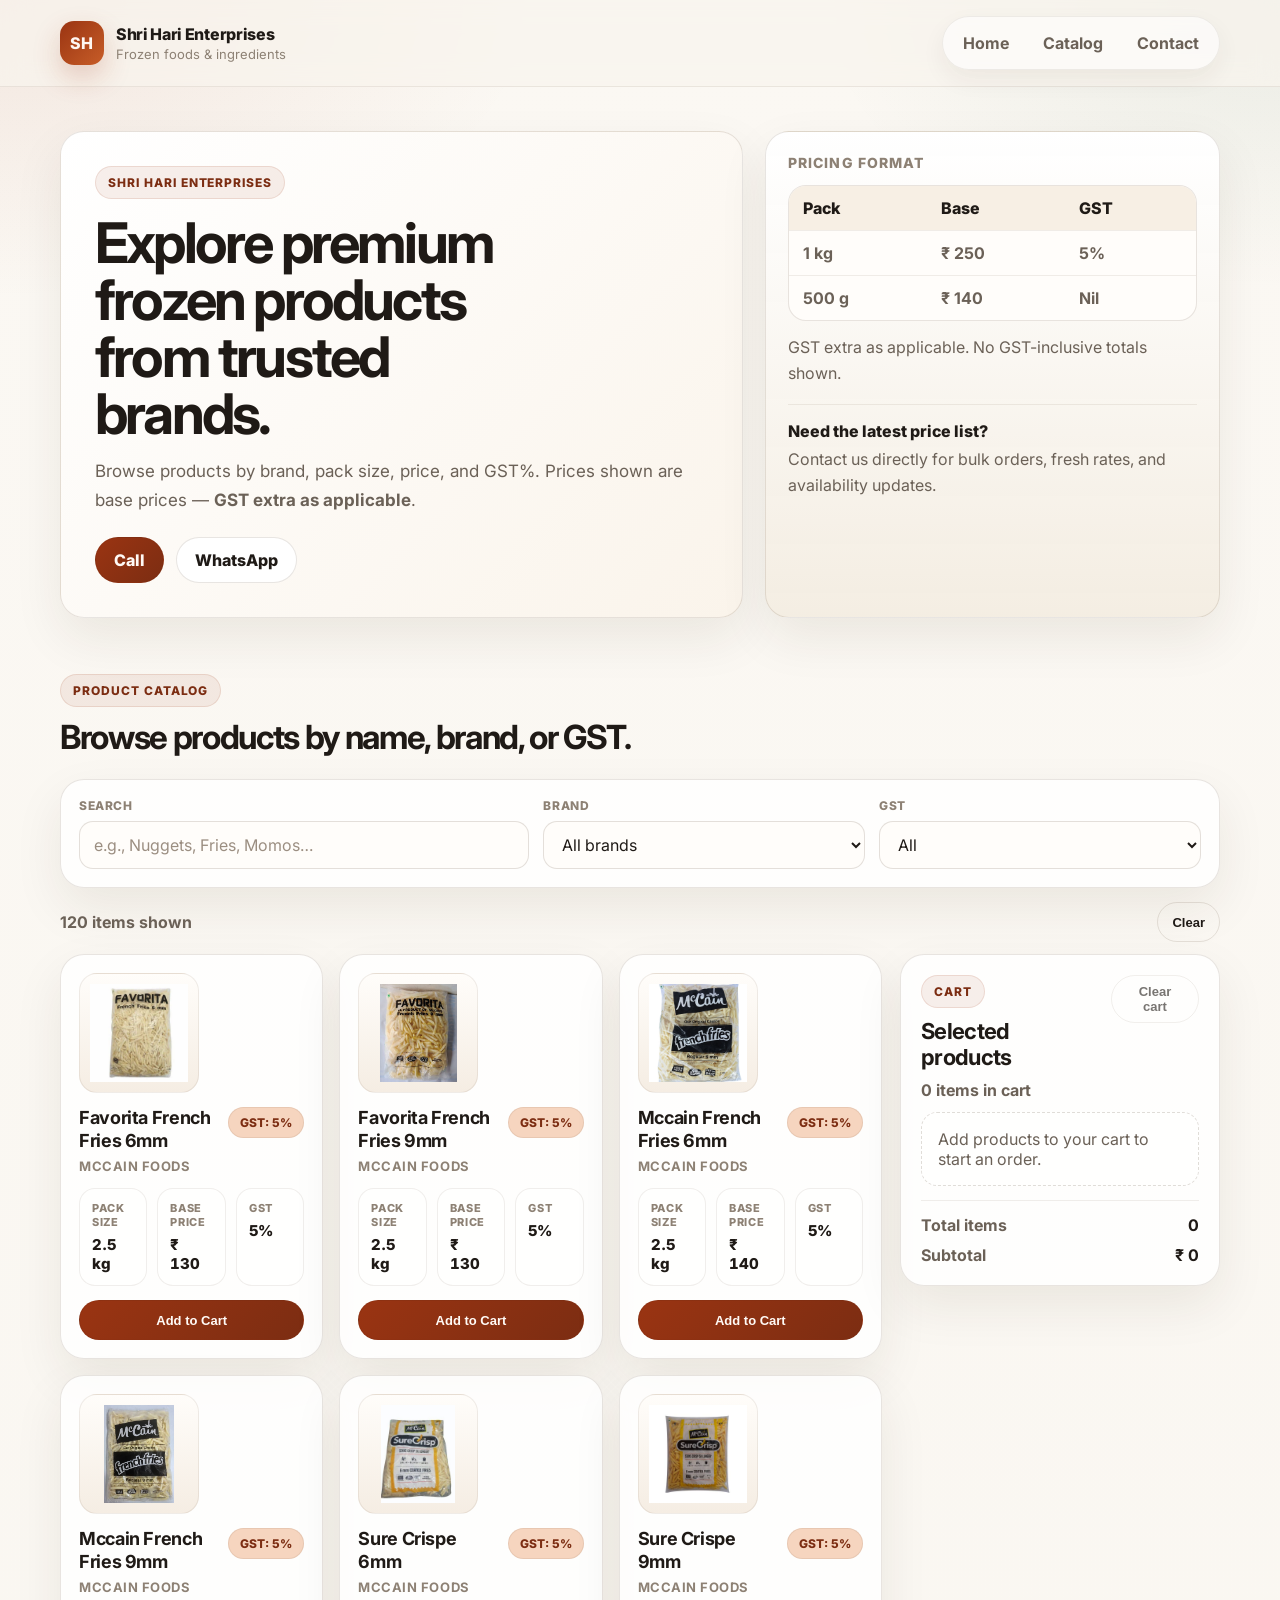
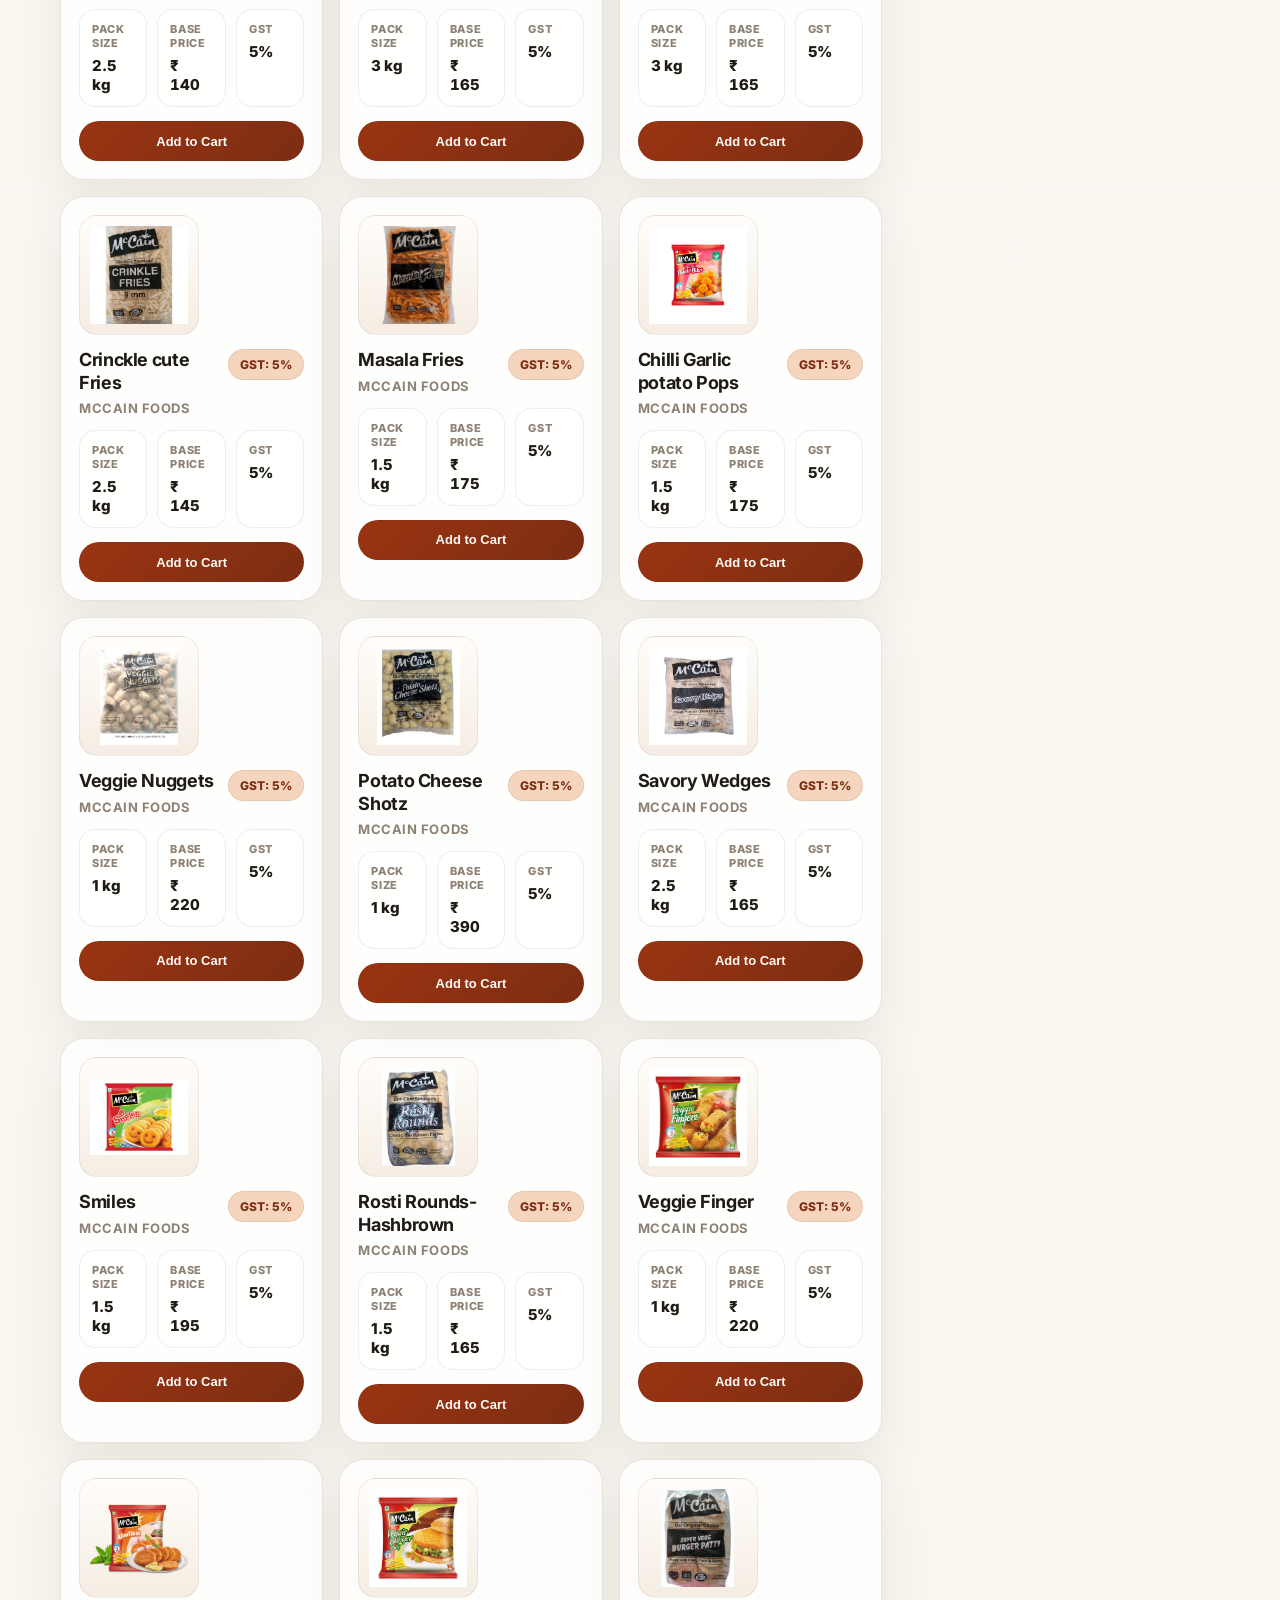
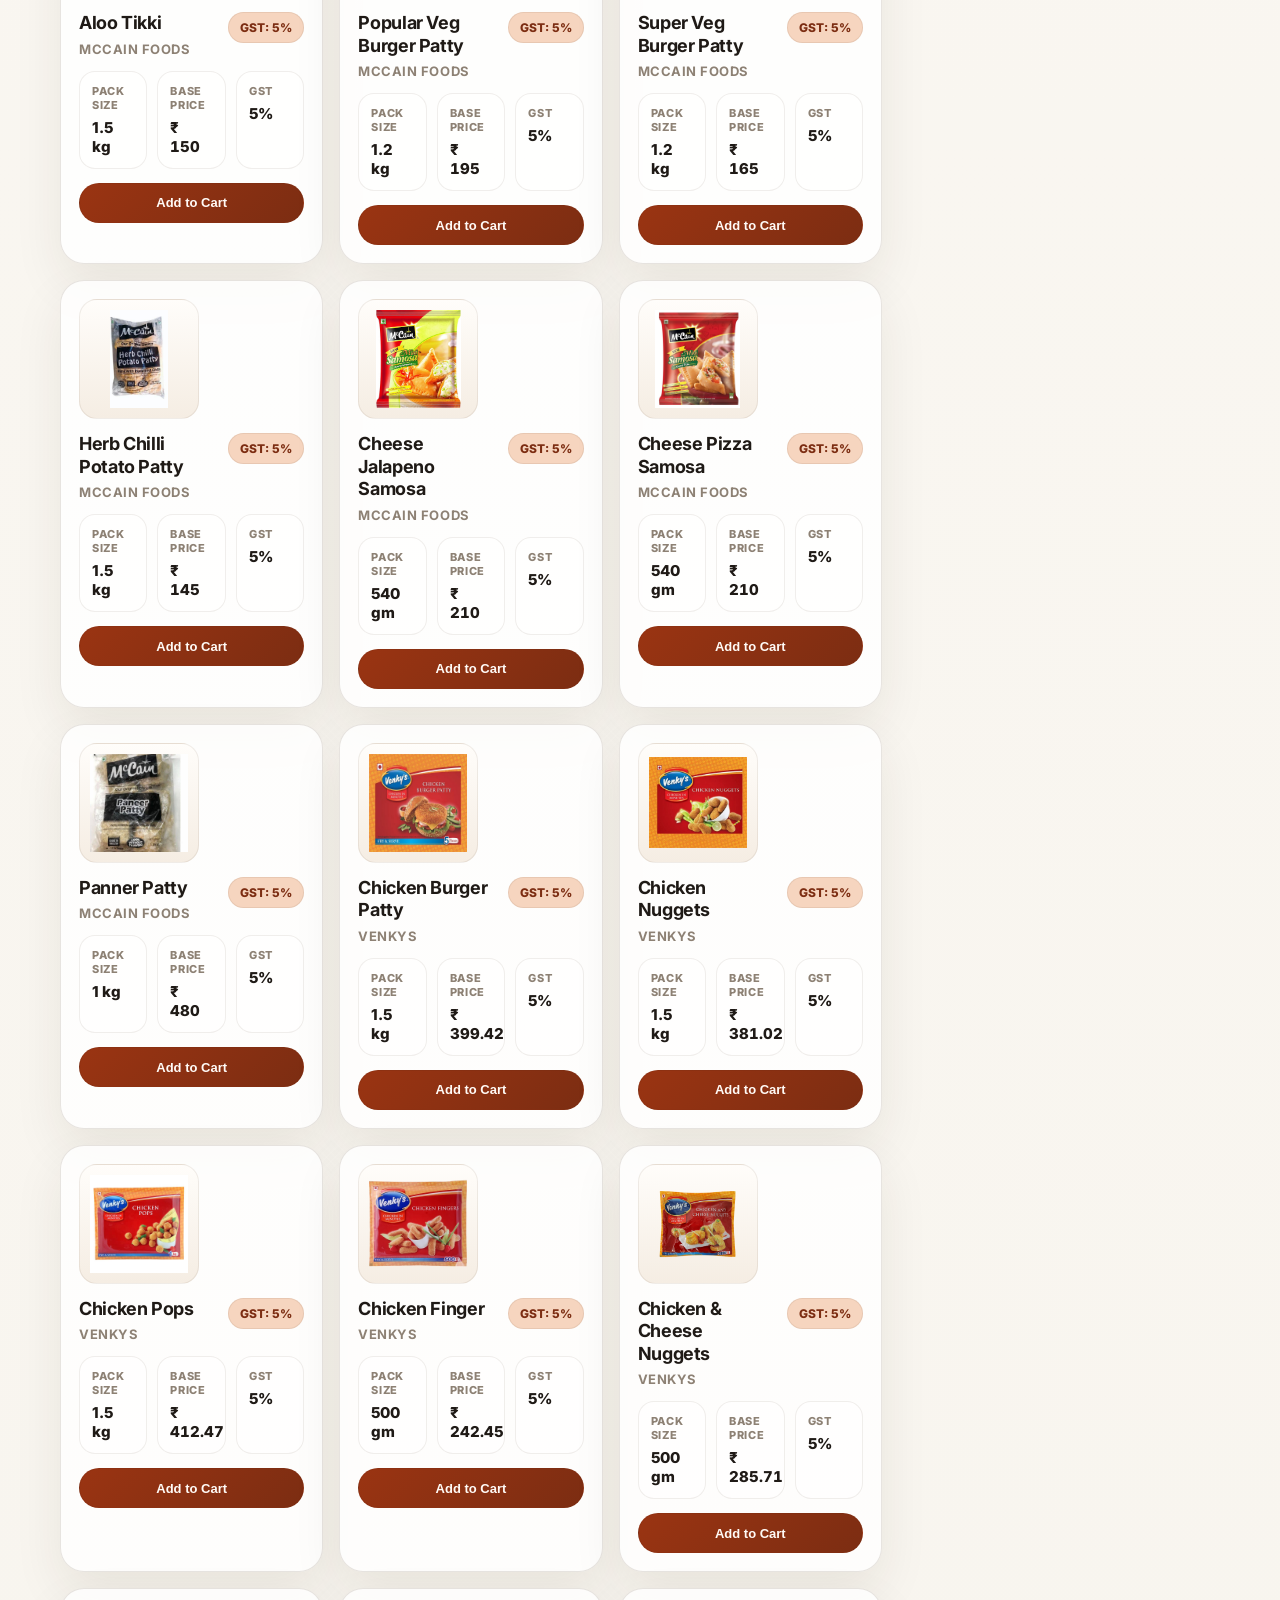
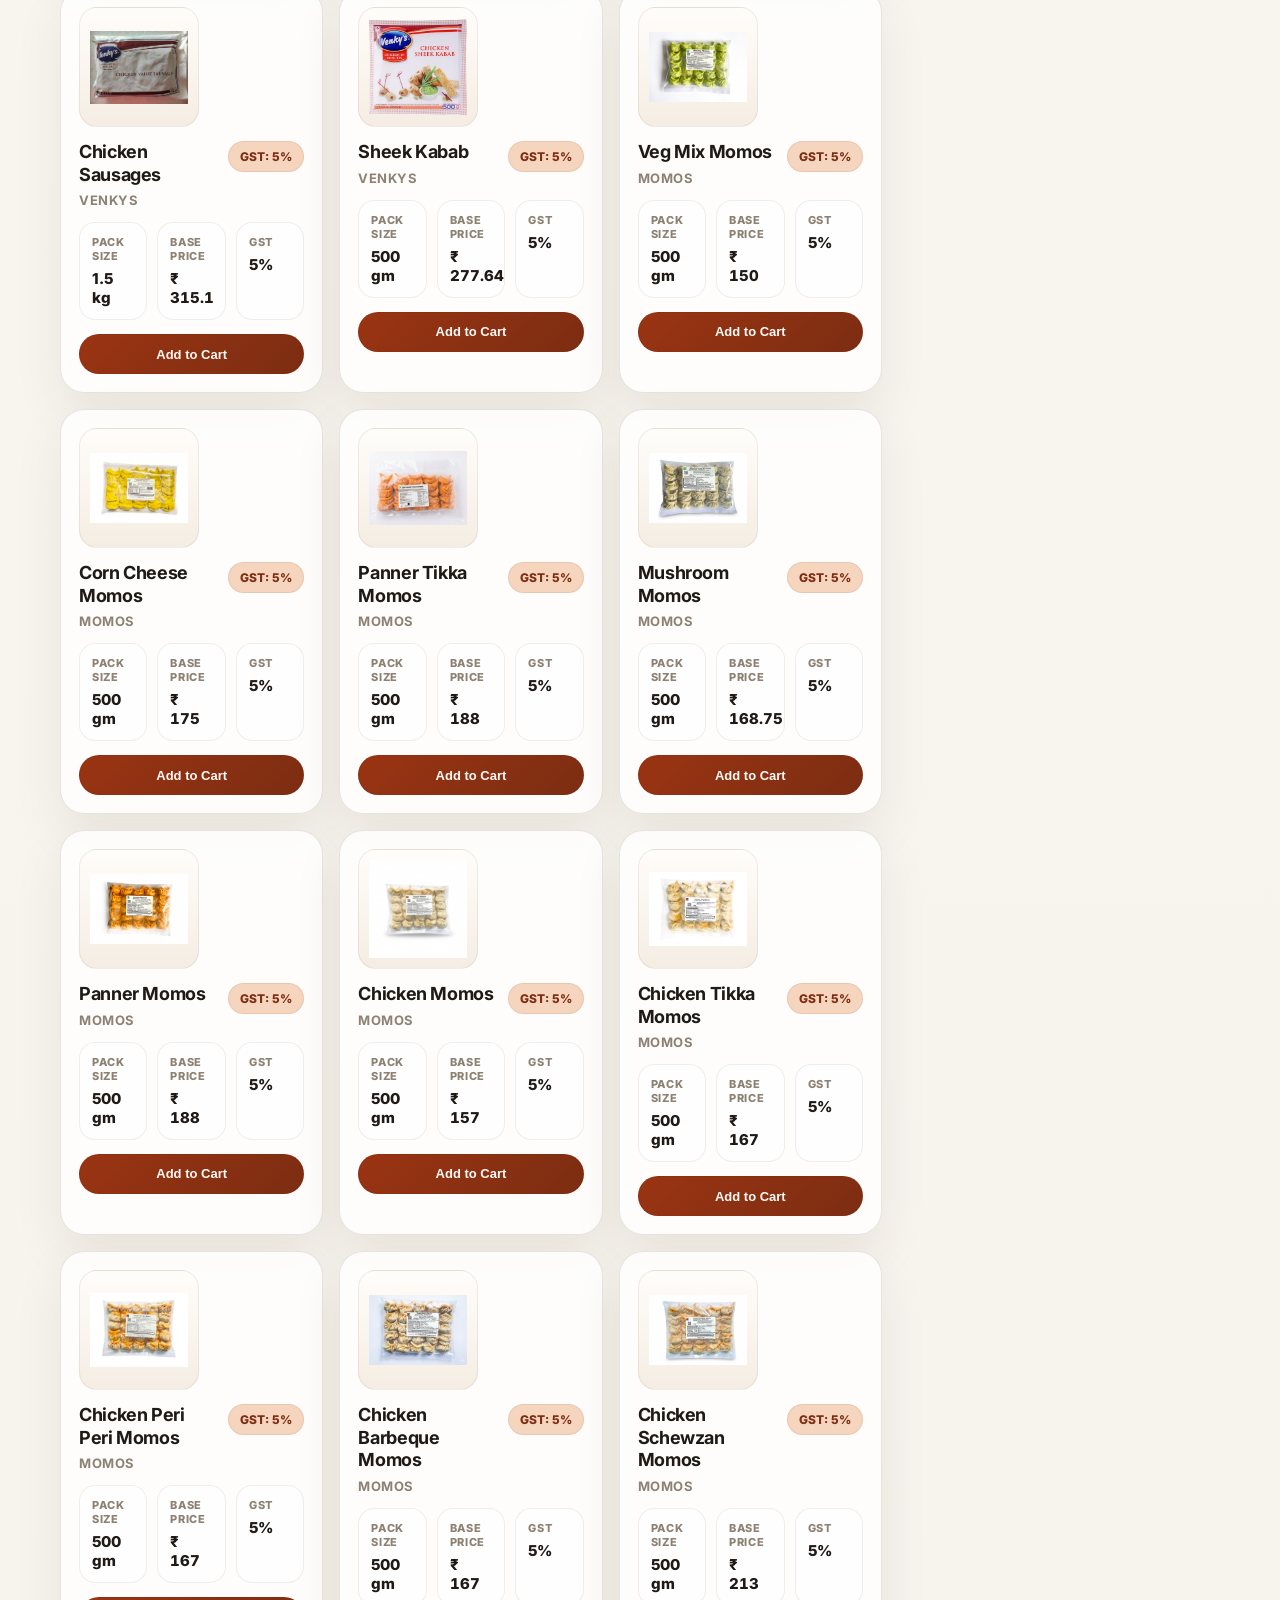
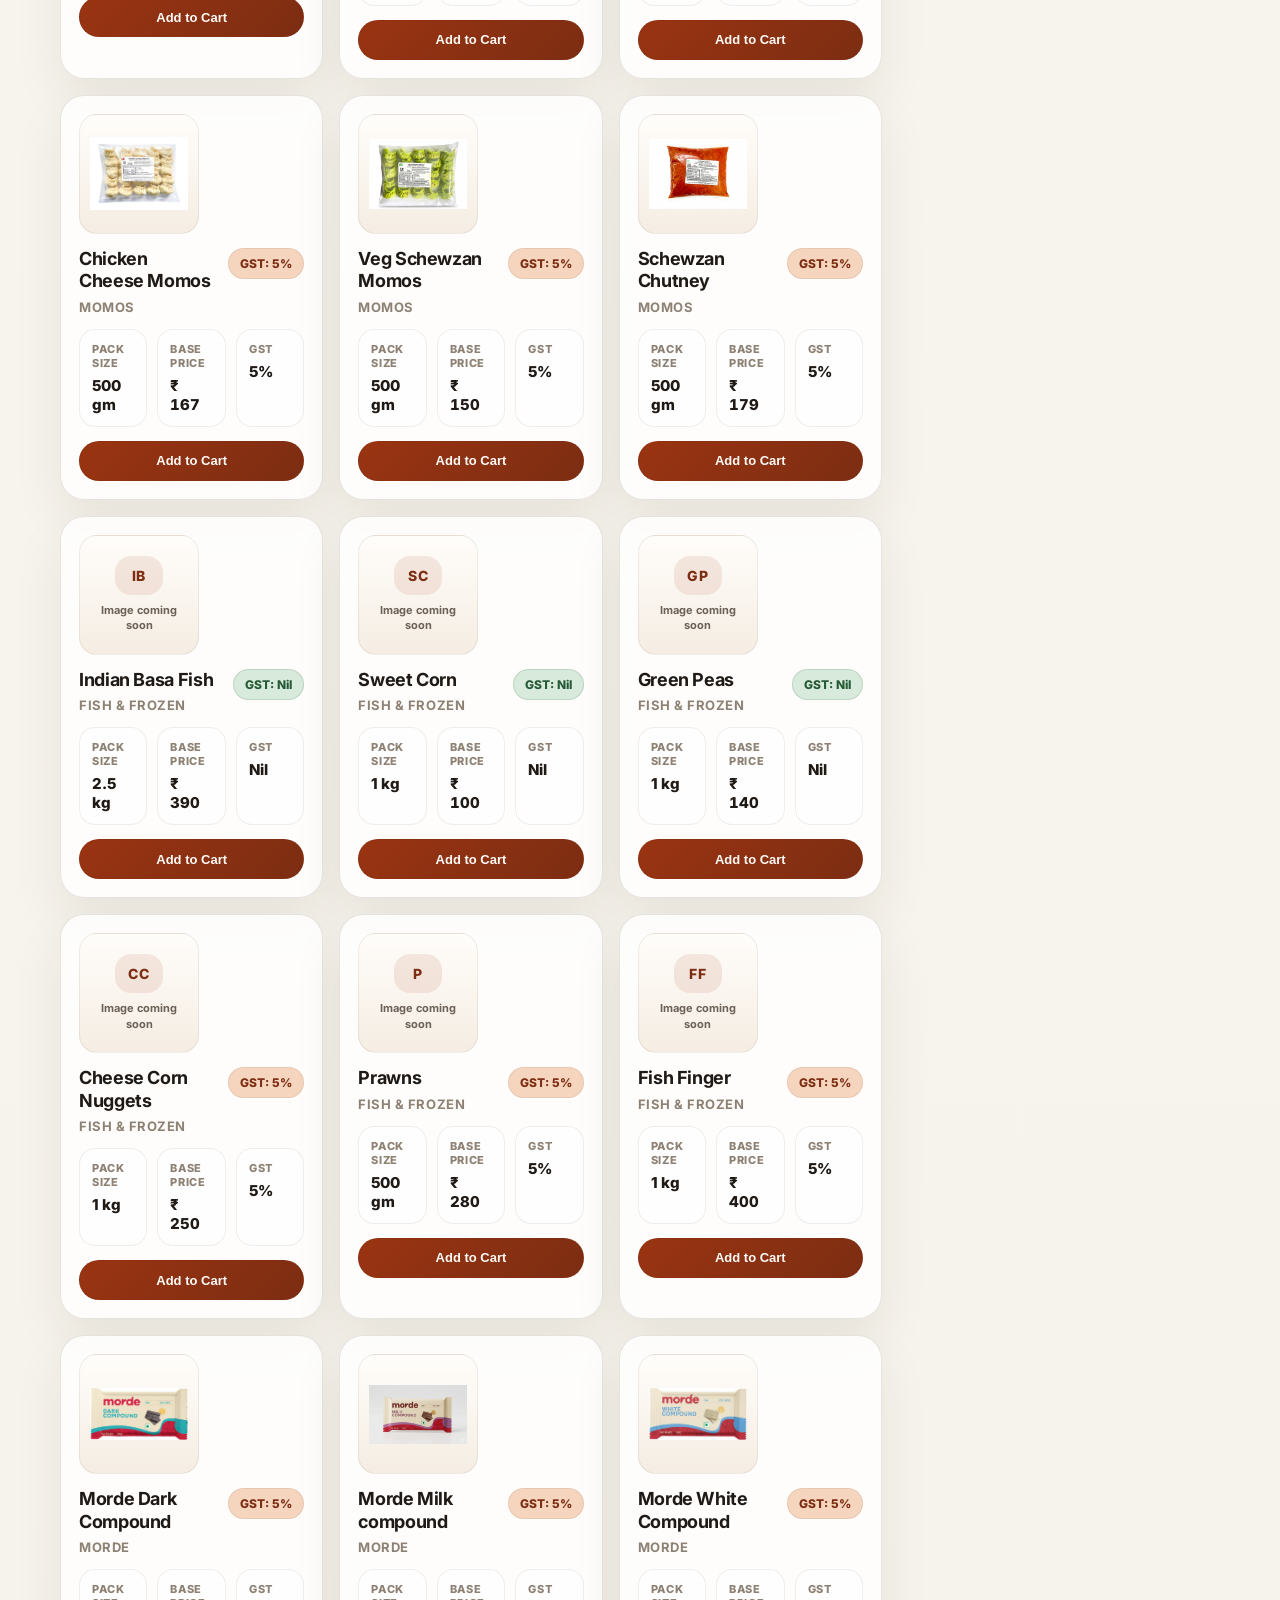
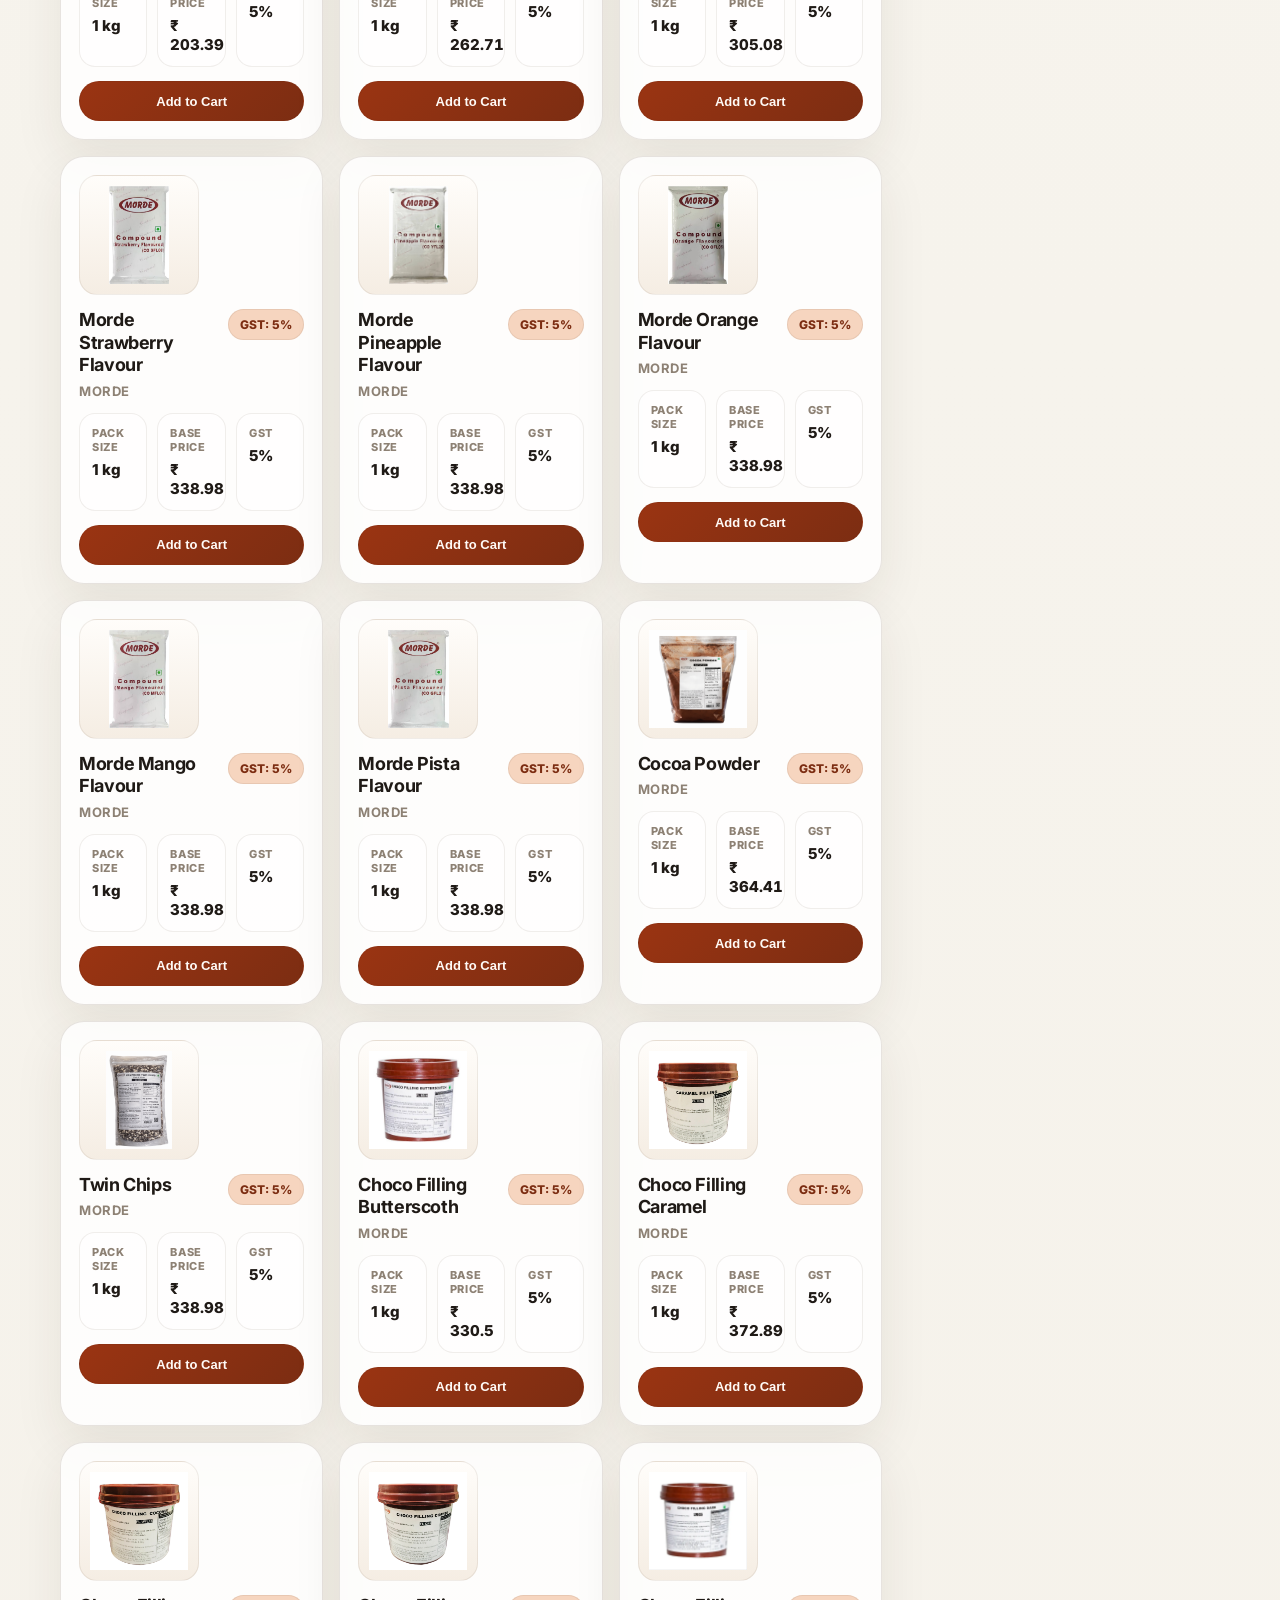
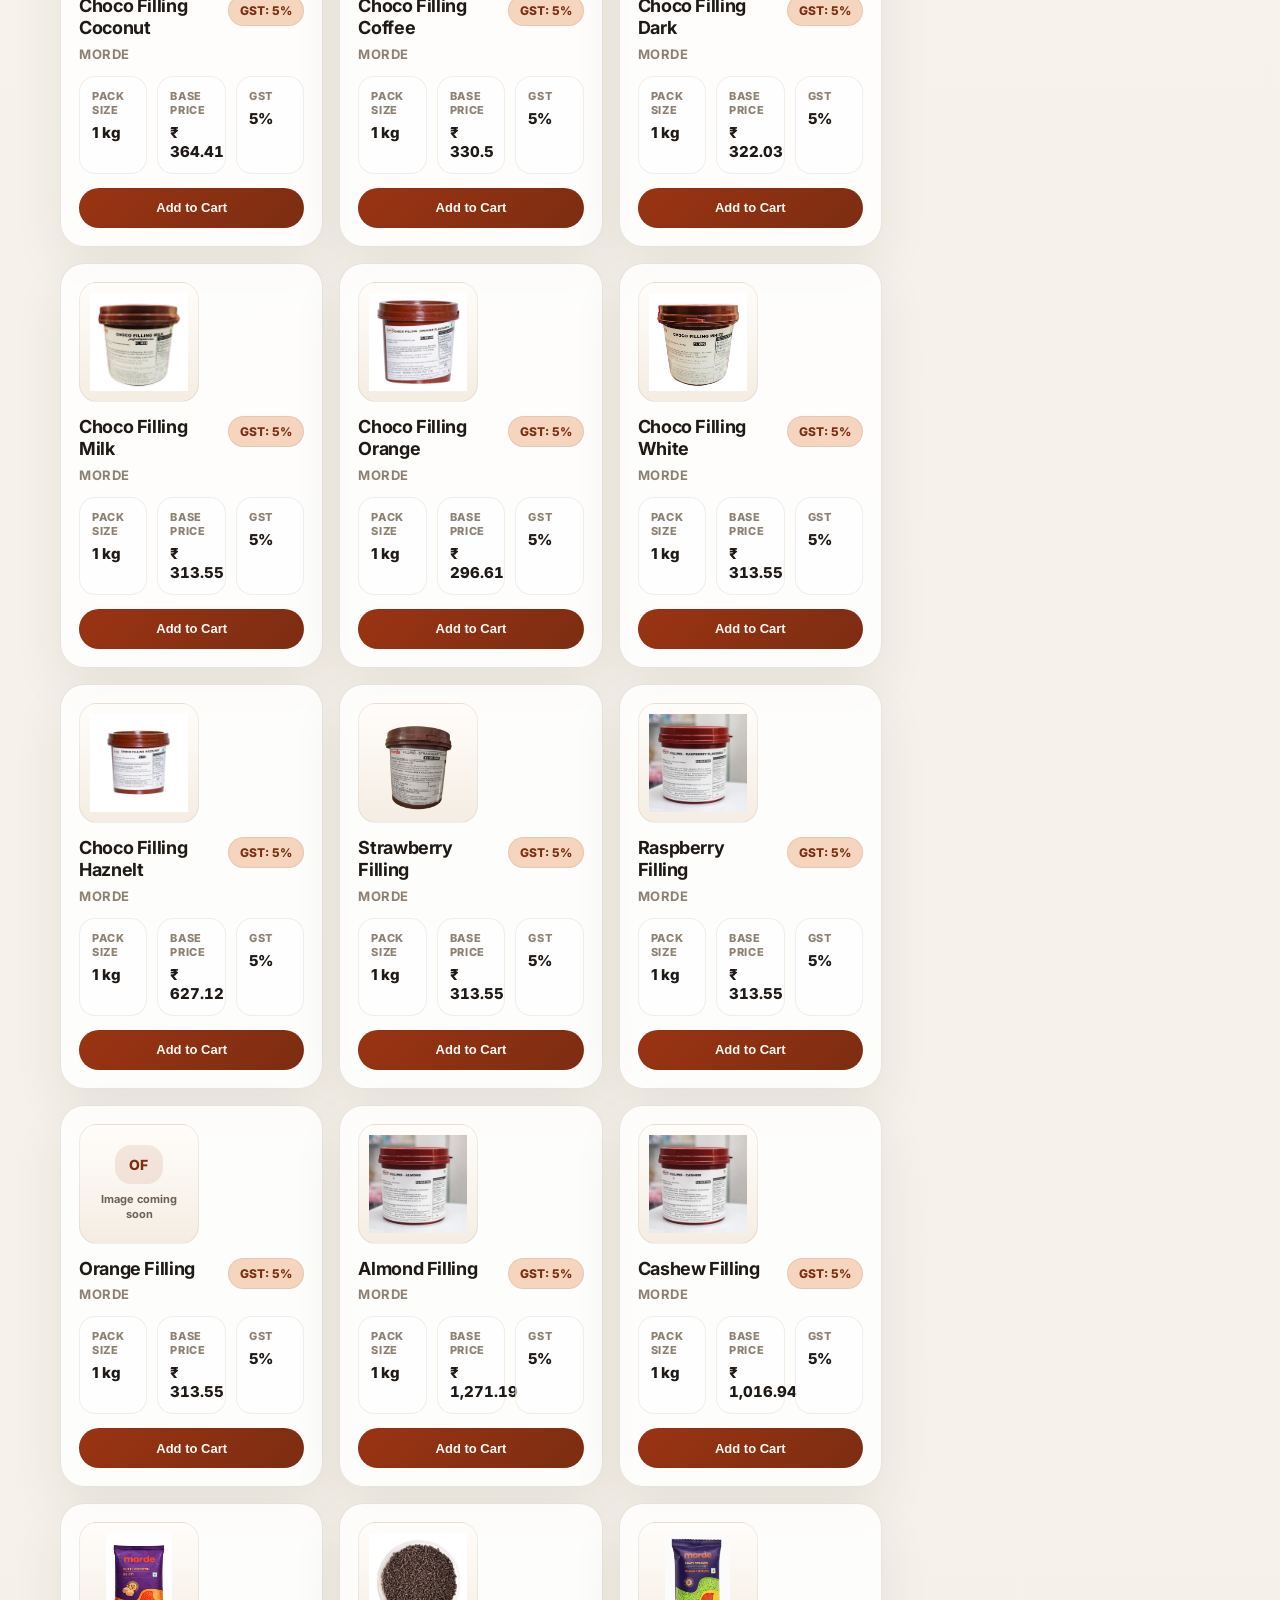
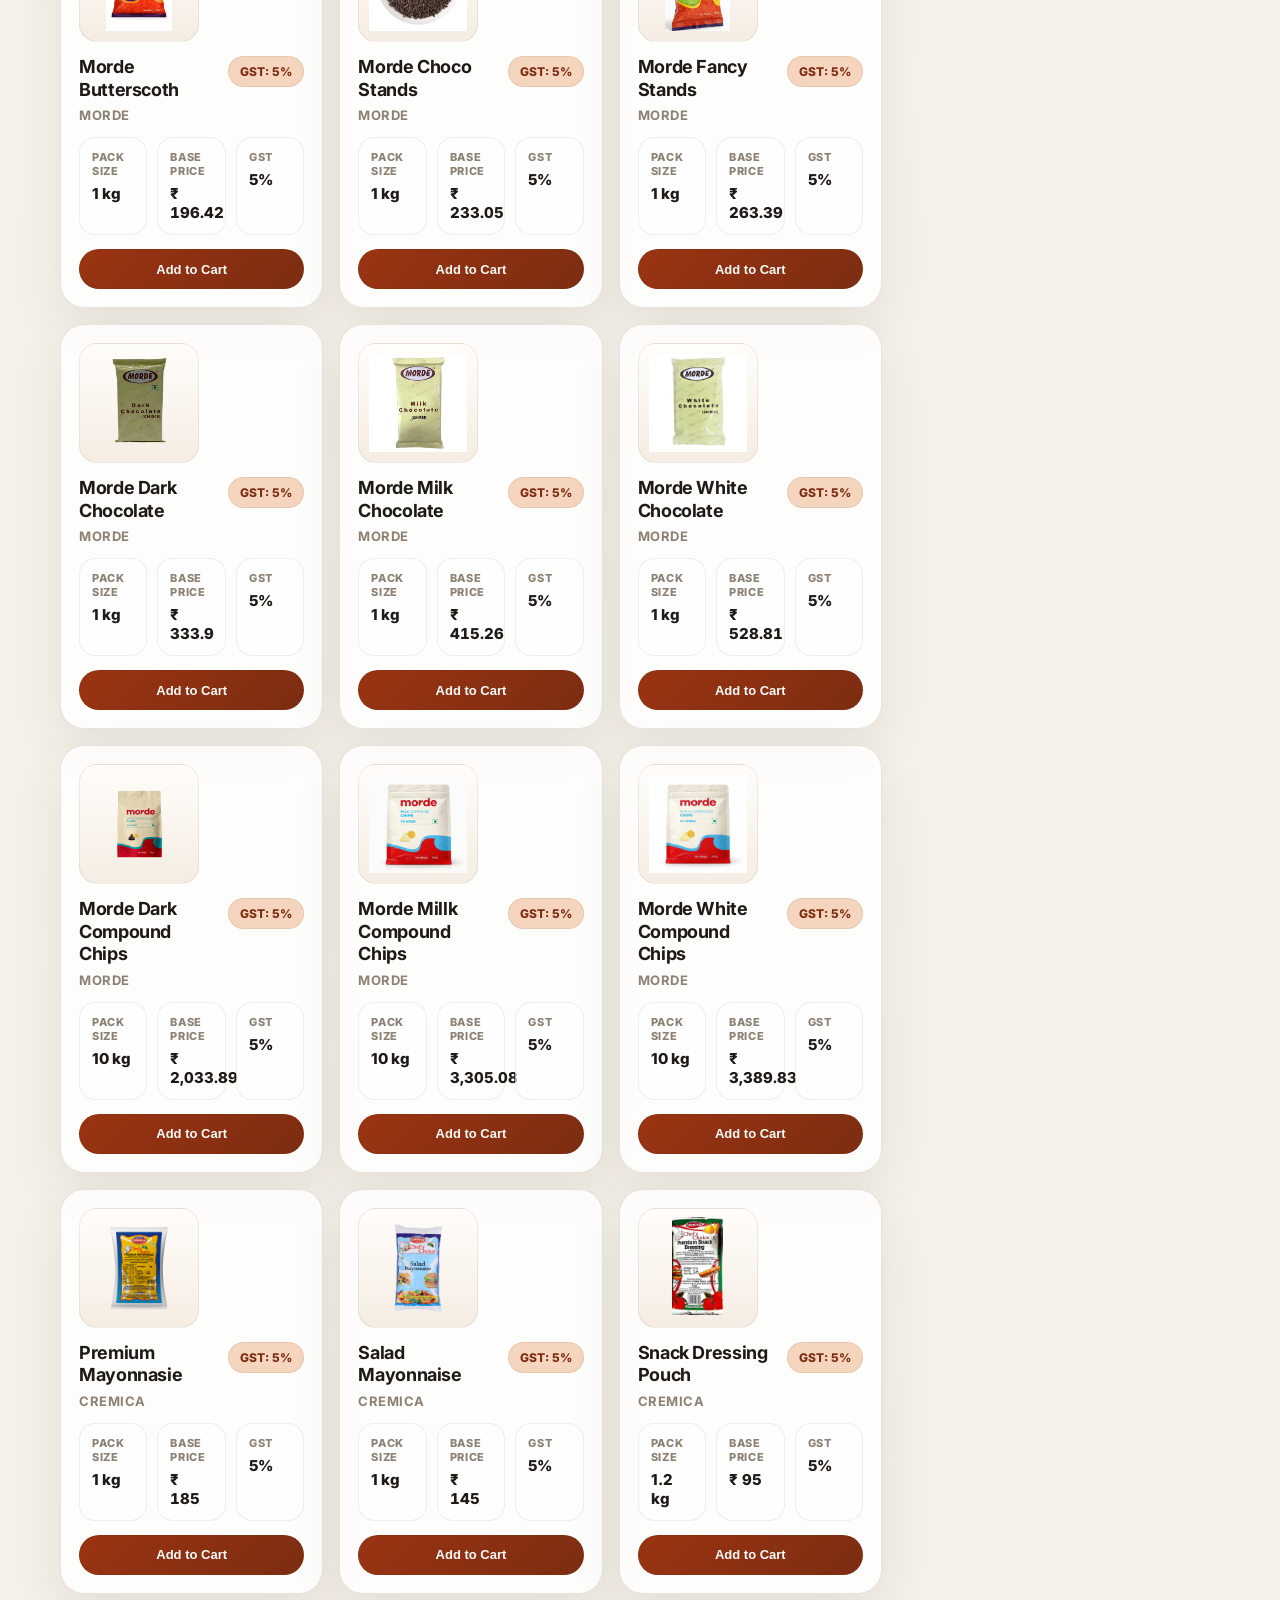
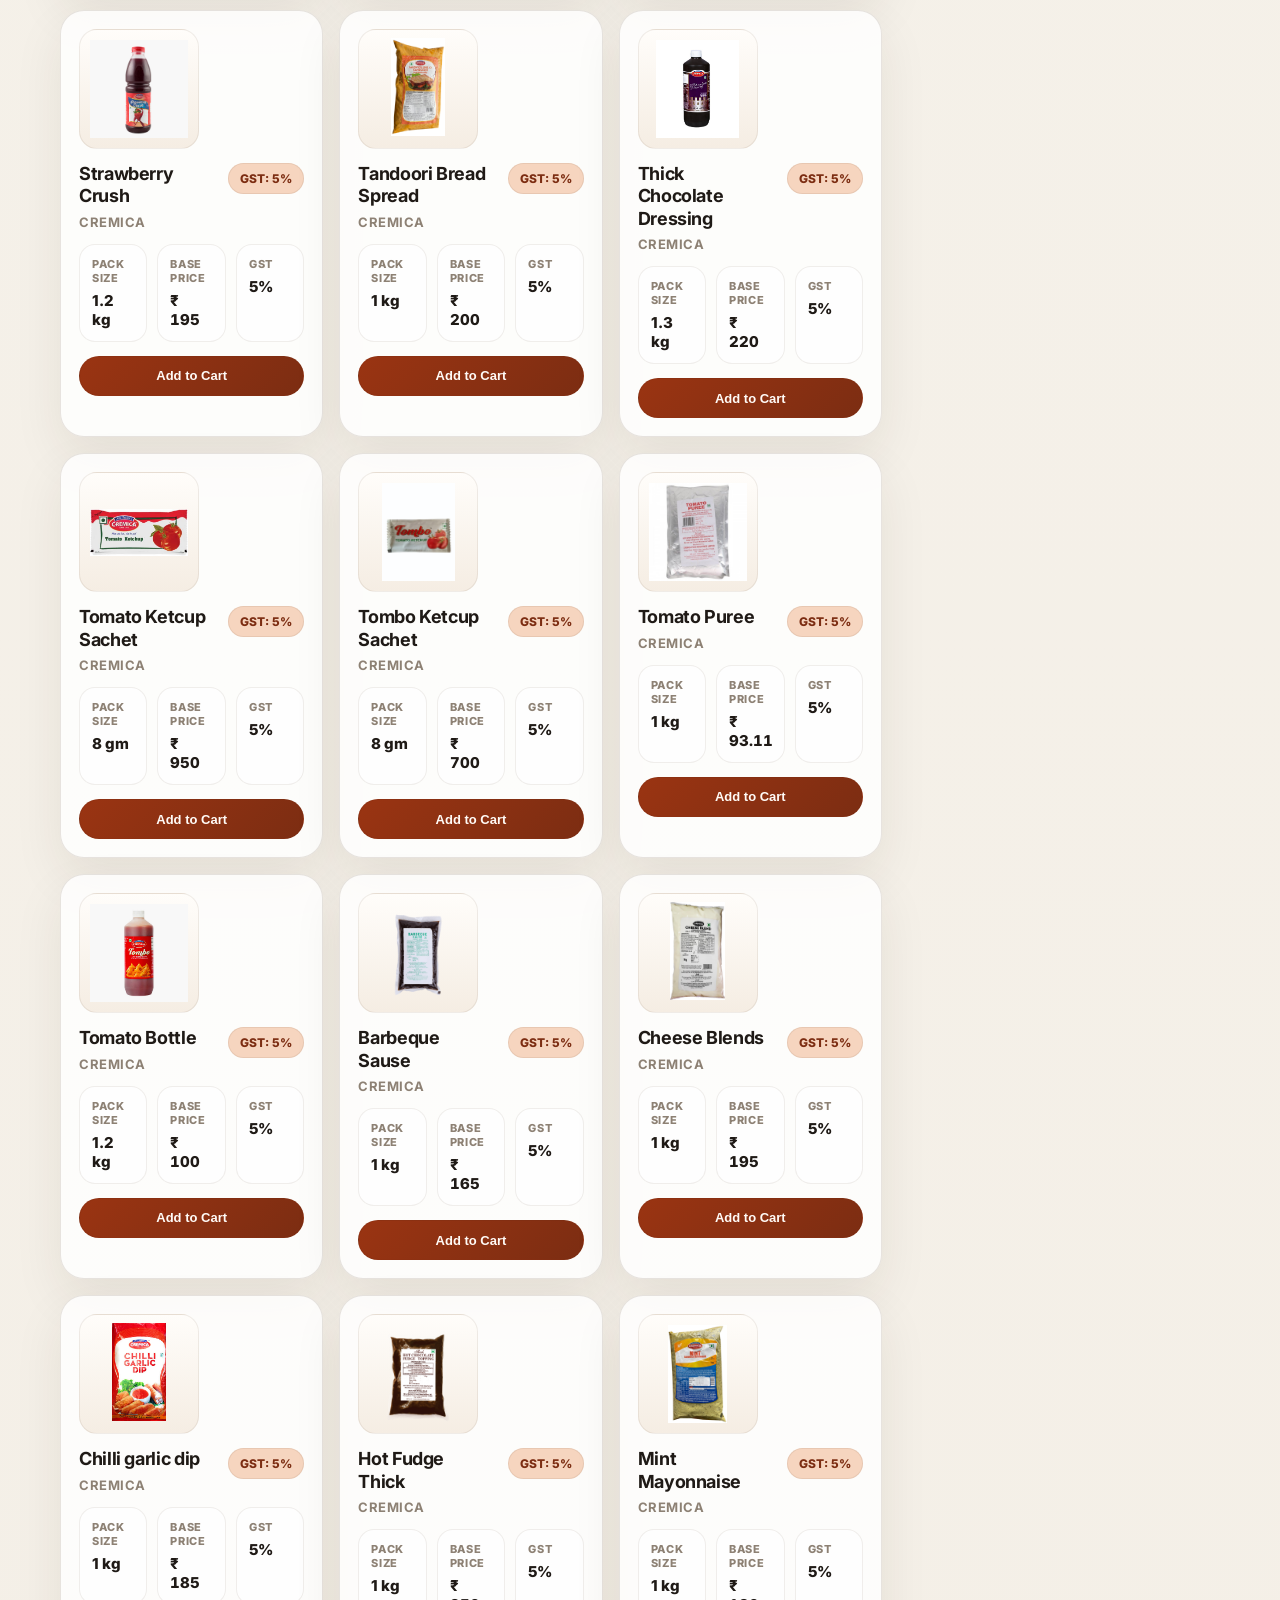
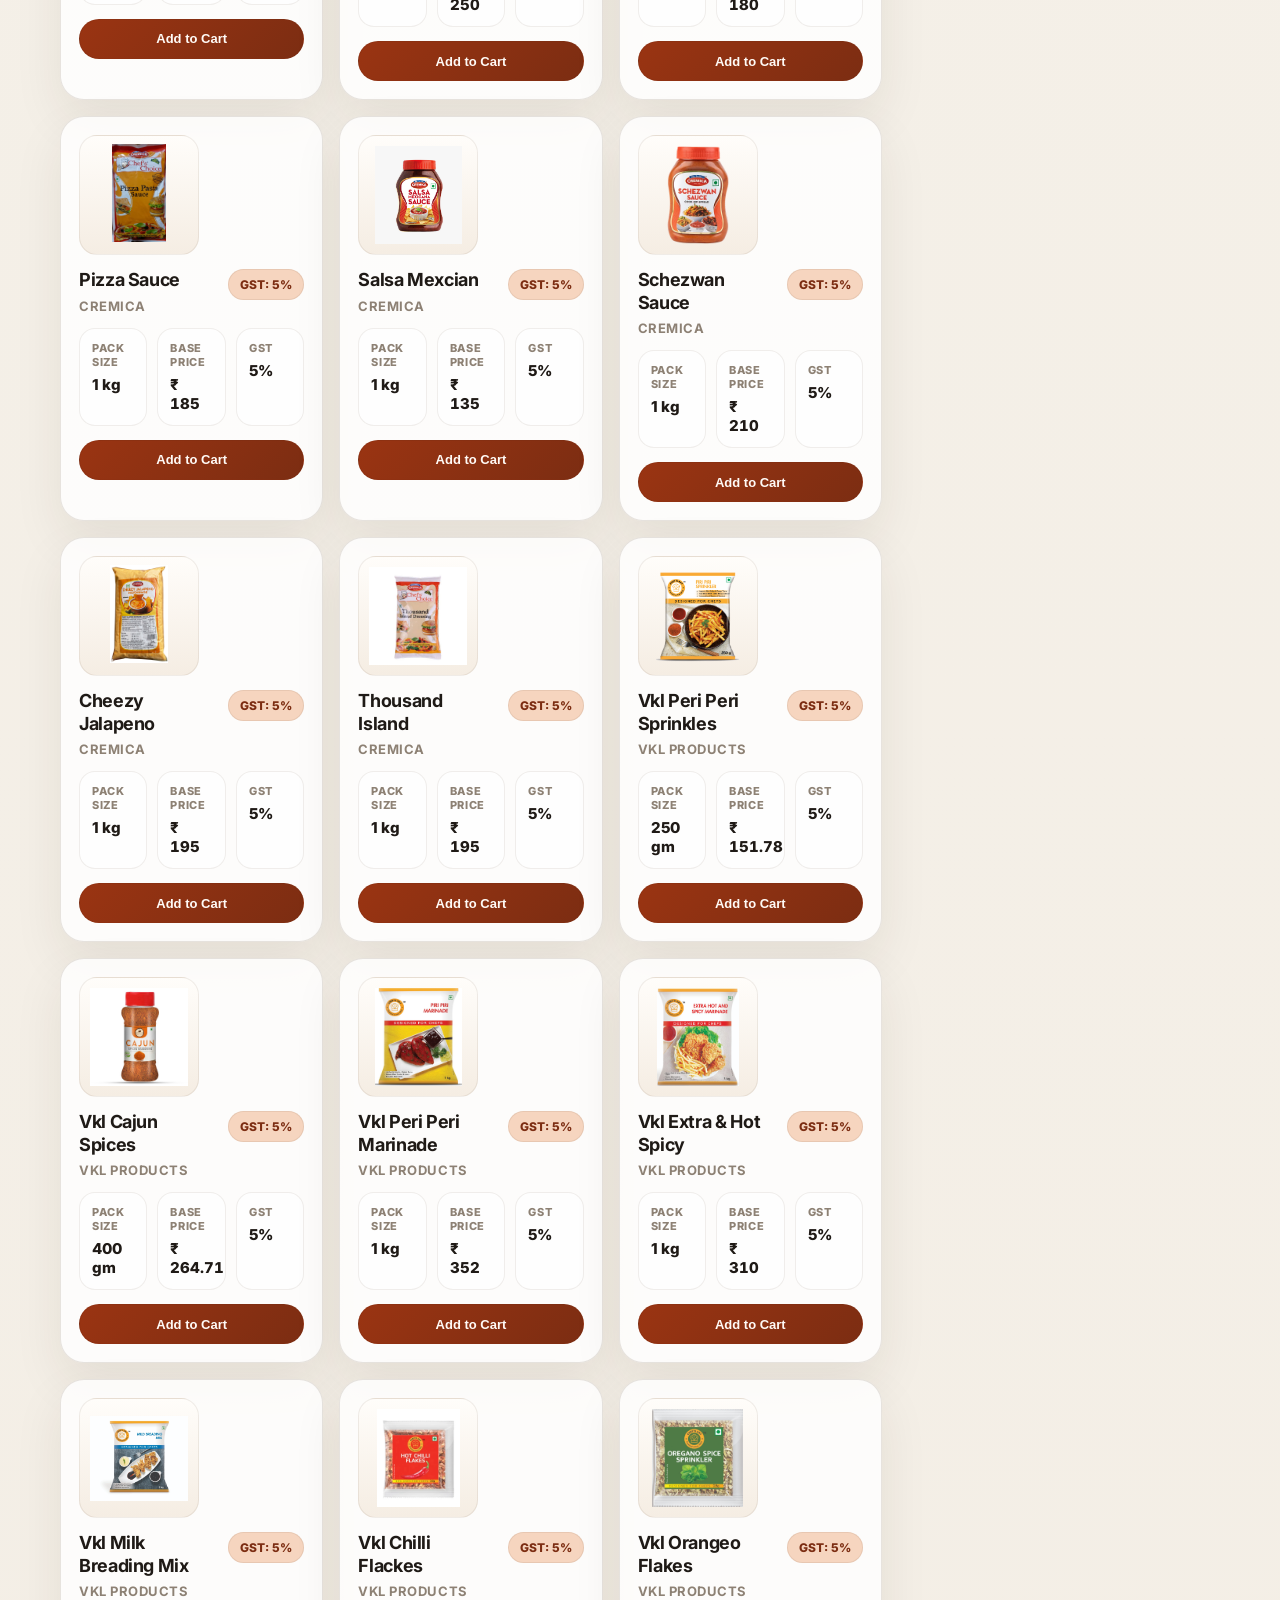
==== commit c947ac00: "Add cart with local storage support" ====
--- a/index.html
+++ b/index.html
@@ -134,7 +134,38 @@
             <button id="clearBtn" class="btn small ghost" type="button">Clear</button>
           </div>
 
-          <div id="catalogGrid" class="grid" aria-label="Product results"></div>
+          <div class="catalog-layout">
+            <div id="catalogGrid" class="grid" aria-label="Product results"></div>
+
+            <aside class="cart-panel" aria-labelledby="cartTitle">
+              <div class="cart-head">
+                <div>
+                  <div class="section-kicker">Cart</div>
+                  <h3 id="cartTitle">Selected products</h3>
+                </div>
+                <button id="cartClearBtn" class="btn small ghost" type="button">Clear cart</button>
+              </div>
+
+              <div id="cartMeta" class="cart-meta" aria-live="polite">0 items</div>
+
+              <div id="cartItems" class="cart-items"></div>
+
+              <div id="cartEmpty" class="cart-empty">
+                Add products to your cart to start an order.
+              </div>
+
+              <div class="cart-summary">
+                <div class="cart-summary-row">
+                  <span>Total items</span>
+                  <strong id="cartItemCount">0</strong>
+                </div>
+                <div class="cart-summary-row">
+                  <span>Subtotal</span>
+                  <strong id="cartSubtotal">₹ 0</strong>
+                </div>
+              </div>
+            </aside>
+          </div>
 
           <div id="emptyState" class="empty" hidden>
             <div class="empty-title">No results</div>
--- a/assets/styles.css
+++ b/assets/styles.css
@@ -362,6 +362,12 @@
   gap: 12px;
   margin: 14px 0 12px;
 }
+.catalog-layout{
+  display: grid;
+  grid-template-columns: minmax(0, 1fr) 320px;
+  gap: 18px;
+  align-items: start;
+}
 .results-meta{
   color: var(--muted);
   font-weight: 700;
@@ -372,6 +378,123 @@
   grid-template-columns: repeat(12, 1fr);
   gap: 16px;
   padding-bottom: 22px;
+}
+
+.cart-panel{
+  position: sticky;
+  top: 92px;
+  padding: 20px;
+  border: 1px solid var(--border);
+  border-radius: var(--radius);
+  background: var(--surface);
+  box-shadow: var(--shadow);
+}
+.cart-head{
+  display: flex;
+  align-items: start;
+  justify-content: space-between;
+  gap: 12px;
+  margin-bottom: 10px;
+}
+.cart-head h3{
+  margin: 10px 0 0;
+  font-size: 22px;
+  letter-spacing: -.03em;
+}
+.cart-meta{
+  color: var(--muted);
+  font-weight: 700;
+  margin-bottom: 12px;
+}
+.cart-items{
+  display: grid;
+  gap: 12px;
+}
+.cart-item{
+  padding: 14px;
+  border-radius: 18px;
+  border: 1px solid rgba(64,44,22,.08);
+  background: rgba(255,255,255,.7);
+}
+.cart-item-title{
+  font-size: 15px;
+  font-weight: 800;
+}
+.cart-item-meta{
+  margin-top: 5px;
+  color: var(--muted-2);
+  font-size: 12px;
+  line-height: 1.5;
+}
+.cart-item-price{
+  margin-top: 8px;
+  color: var(--muted);
+  font-size: 13px;
+  font-weight: 700;
+}
+.cart-item-actions{
+  display: flex;
+  align-items: center;
+  justify-content: space-between;
+  gap: 10px;
+  margin-top: 12px;
+  flex-wrap: wrap;
+}
+.qty-controls{
+  display: inline-flex;
+  align-items: center;
+  gap: 8px;
+  padding: 4px;
+  border-radius: 999px;
+  border: 1px solid rgba(64,44,22,.1);
+  background: #fffdfa;
+}
+.qty-btn{
+  width: 34px;
+  height: 34px;
+  border: 0;
+  border-radius: 999px;
+  background: rgba(154,52,18,.08);
+  color: var(--brand-strong);
+  font: inherit;
+  font-weight: 800;
+  cursor: pointer;
+}
+.qty-value{
+  min-width: 18px;
+  text-align: center;
+  font-weight: 800;
+}
+.cart-line-total{
+  font-weight: 800;
+}
+.cart-remove{
+  min-height: 34px;
+  padding: 6px 12px;
+}
+.cart-empty{
+  padding: 16px;
+  border-radius: 16px;
+  border: 1px dashed rgba(64,44,22,.16);
+  color: var(--muted);
+  background: rgba(255,255,255,.45);
+}
+.cart-summary{
+  margin-top: 14px;
+  padding-top: 14px;
+  border-top: 1px solid rgba(64,44,22,.08);
+  display: grid;
+  gap: 10px;
+}
+.cart-summary-row{
+  display: flex;
+  justify-content: space-between;
+  gap: 12px;
+  color: var(--muted);
+  font-weight: 700;
+}
+.cart-summary-row strong{
+  color: var(--text);
 }
 
 .card{
@@ -535,6 +658,13 @@
   font-weight: 800;
 }
 .price{ font-variant-numeric: tabular-nums; }
+.card-actions{
+  width: 100%;
+  margin-top: 14px;
+}
+.add-cart-btn{
+  width: 100%;
+}
 
 .empty{
   padding: 28px;
@@ -639,6 +769,13 @@
   .hero-grid,
   .contact-grid{
     grid-template-columns: 1fr;
+  }
+  .catalog-layout{
+    grid-template-columns: 1fr;
+  }
+  .cart-panel{
+    position: static;
+    order: -1;
   }
   .hero-points{
     grid-template-columns: 1fr;
@@ -700,6 +837,7 @@
   .hero-copy,
   .hero-card,
   .controls,
+  .cart-panel,
   .contact-card,
   .empty{
     border-radius: 20px;
@@ -707,6 +845,7 @@
   .hero-copy,
   .hero-card,
   .controls,
+  .cart-panel,
   .contact-card{
     padding: 18px;
   }
@@ -729,6 +868,14 @@
   .footer-inner{
     flex-direction: column;
     align-items: stretch;
+  }
+  .cart-head,
+  .cart-item-actions{
+    flex-direction: column;
+    align-items: stretch;
+  }
+  .qty-controls{
+    justify-content: space-between;
   }
   .grid{
     gap: 12px;
@@ -811,6 +958,7 @@
   .hero-card,
   .controls,
   .card,
+  .cart-panel,
   .contact-card,
   .empty{
     border-radius: 18px;
@@ -819,6 +967,7 @@
   .hero-card,
   .controls,
   .contact-card,
+  .cart-panel,
   .card{
     padding: 16px;
   }
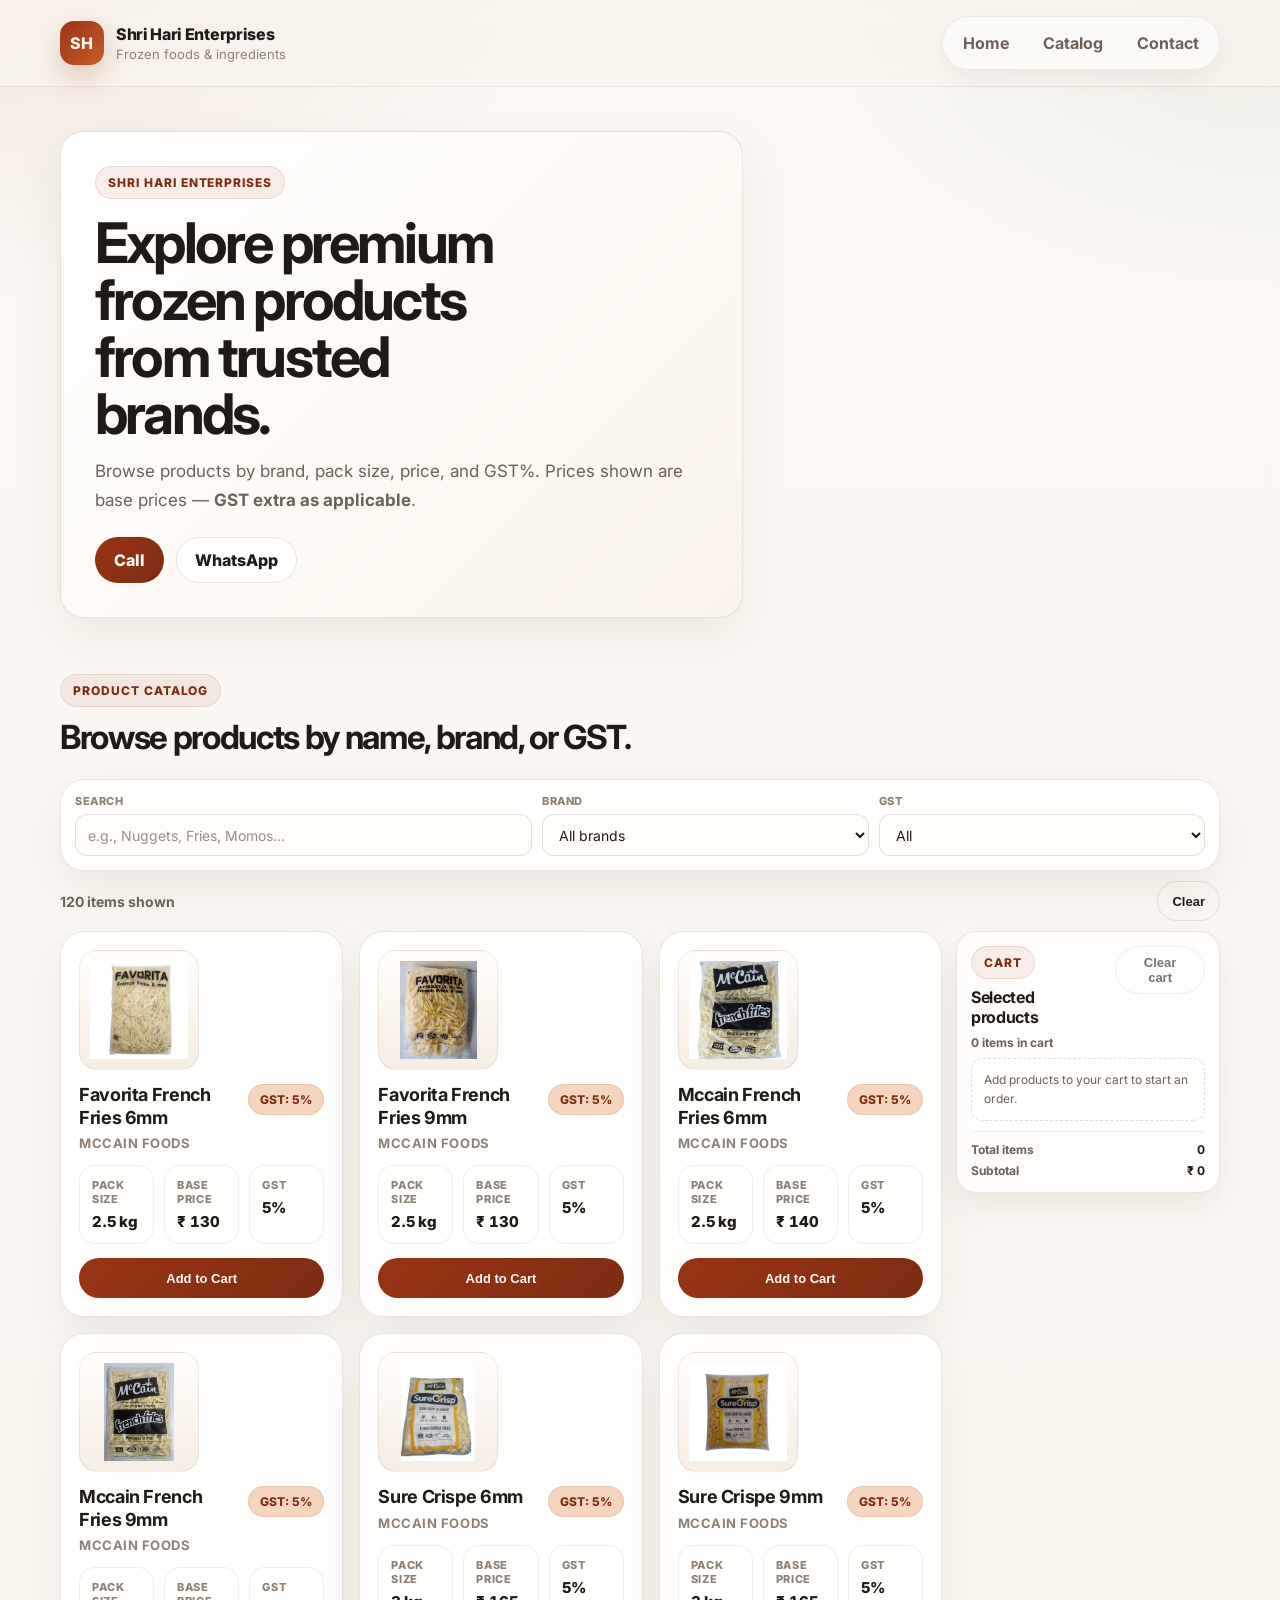
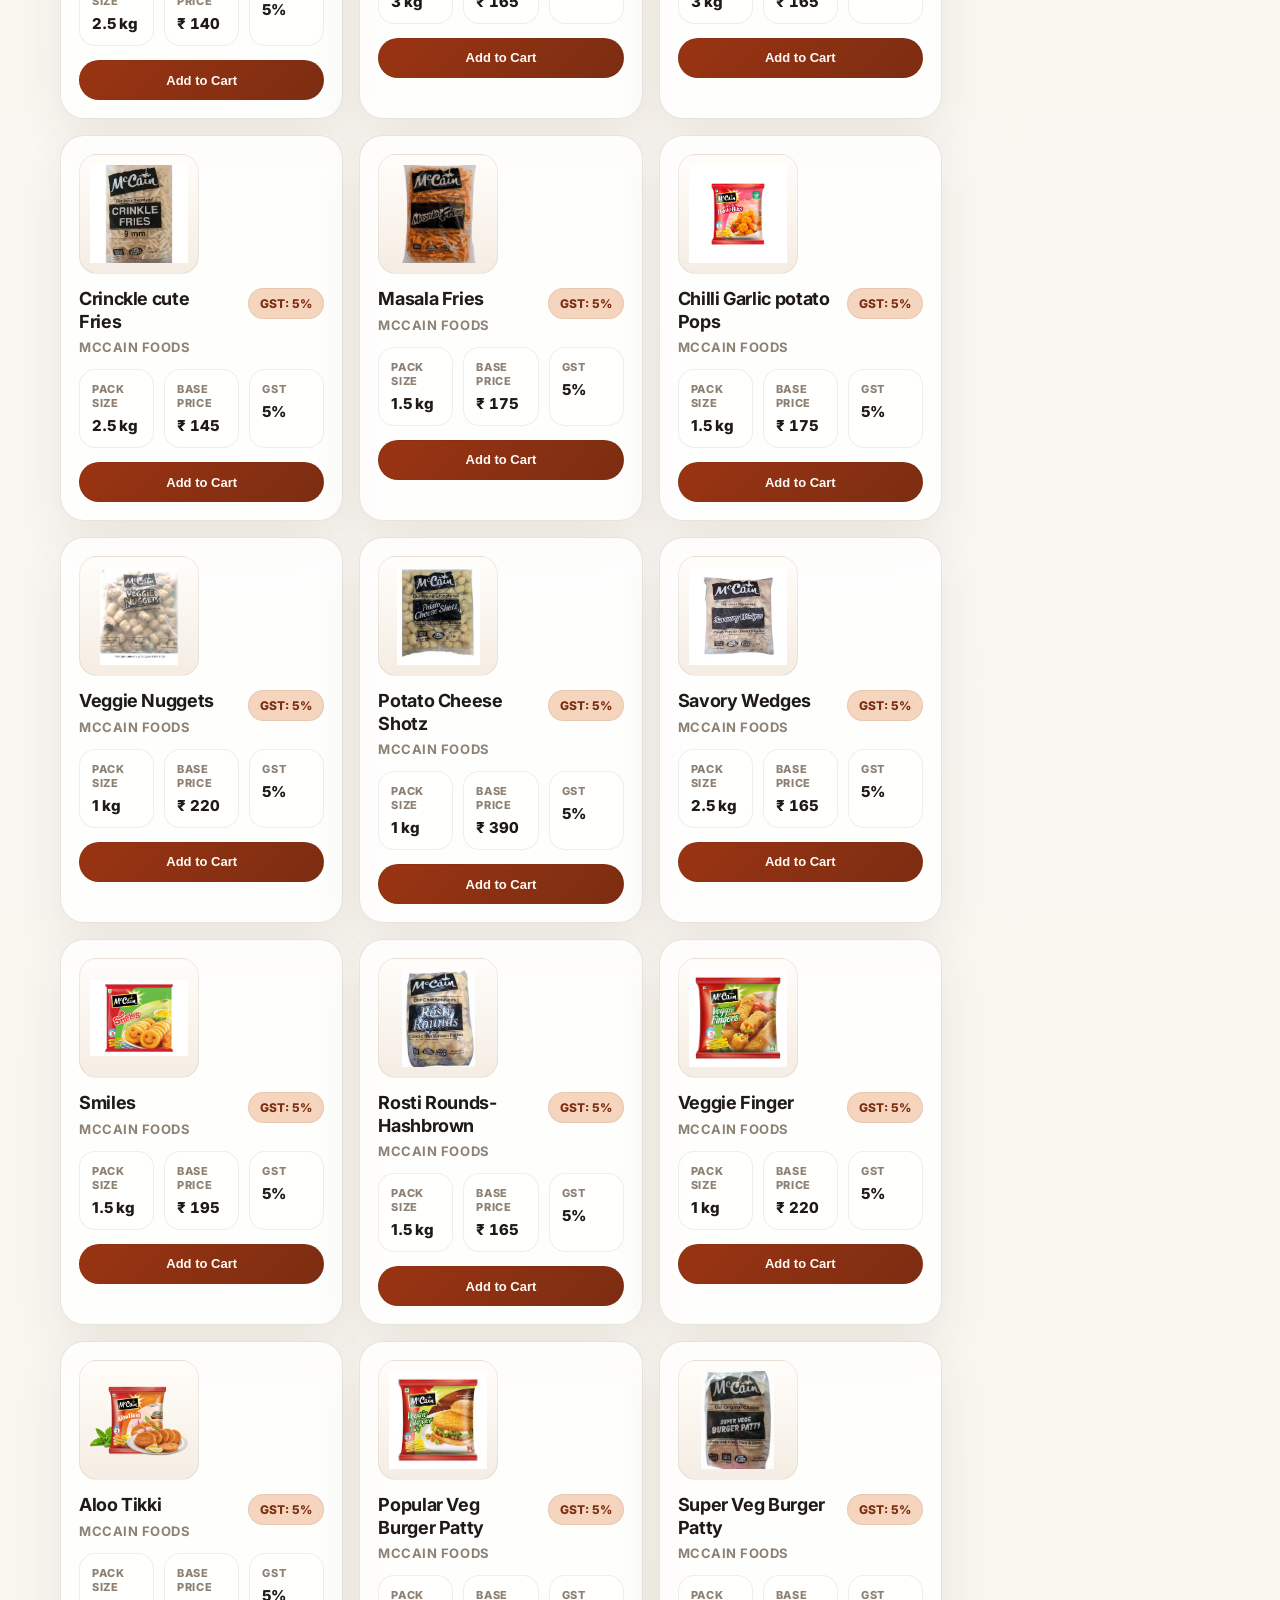
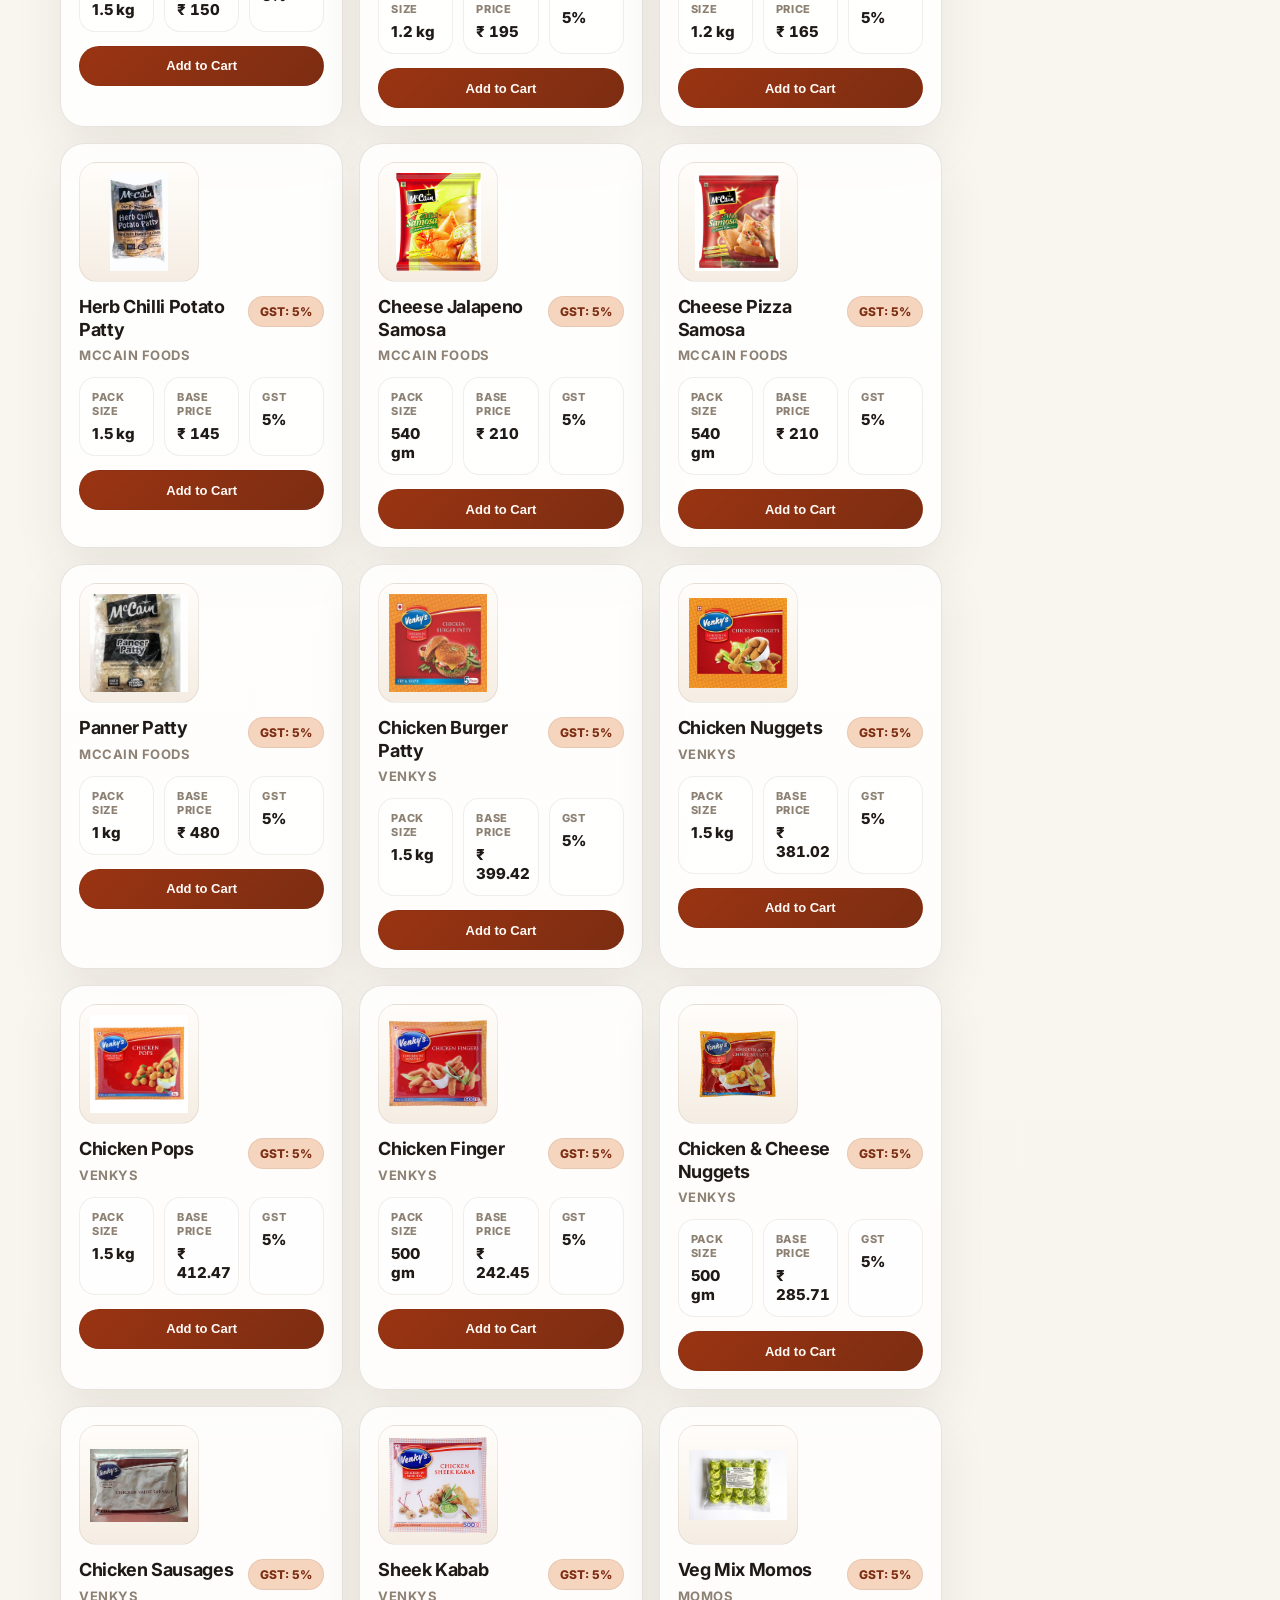
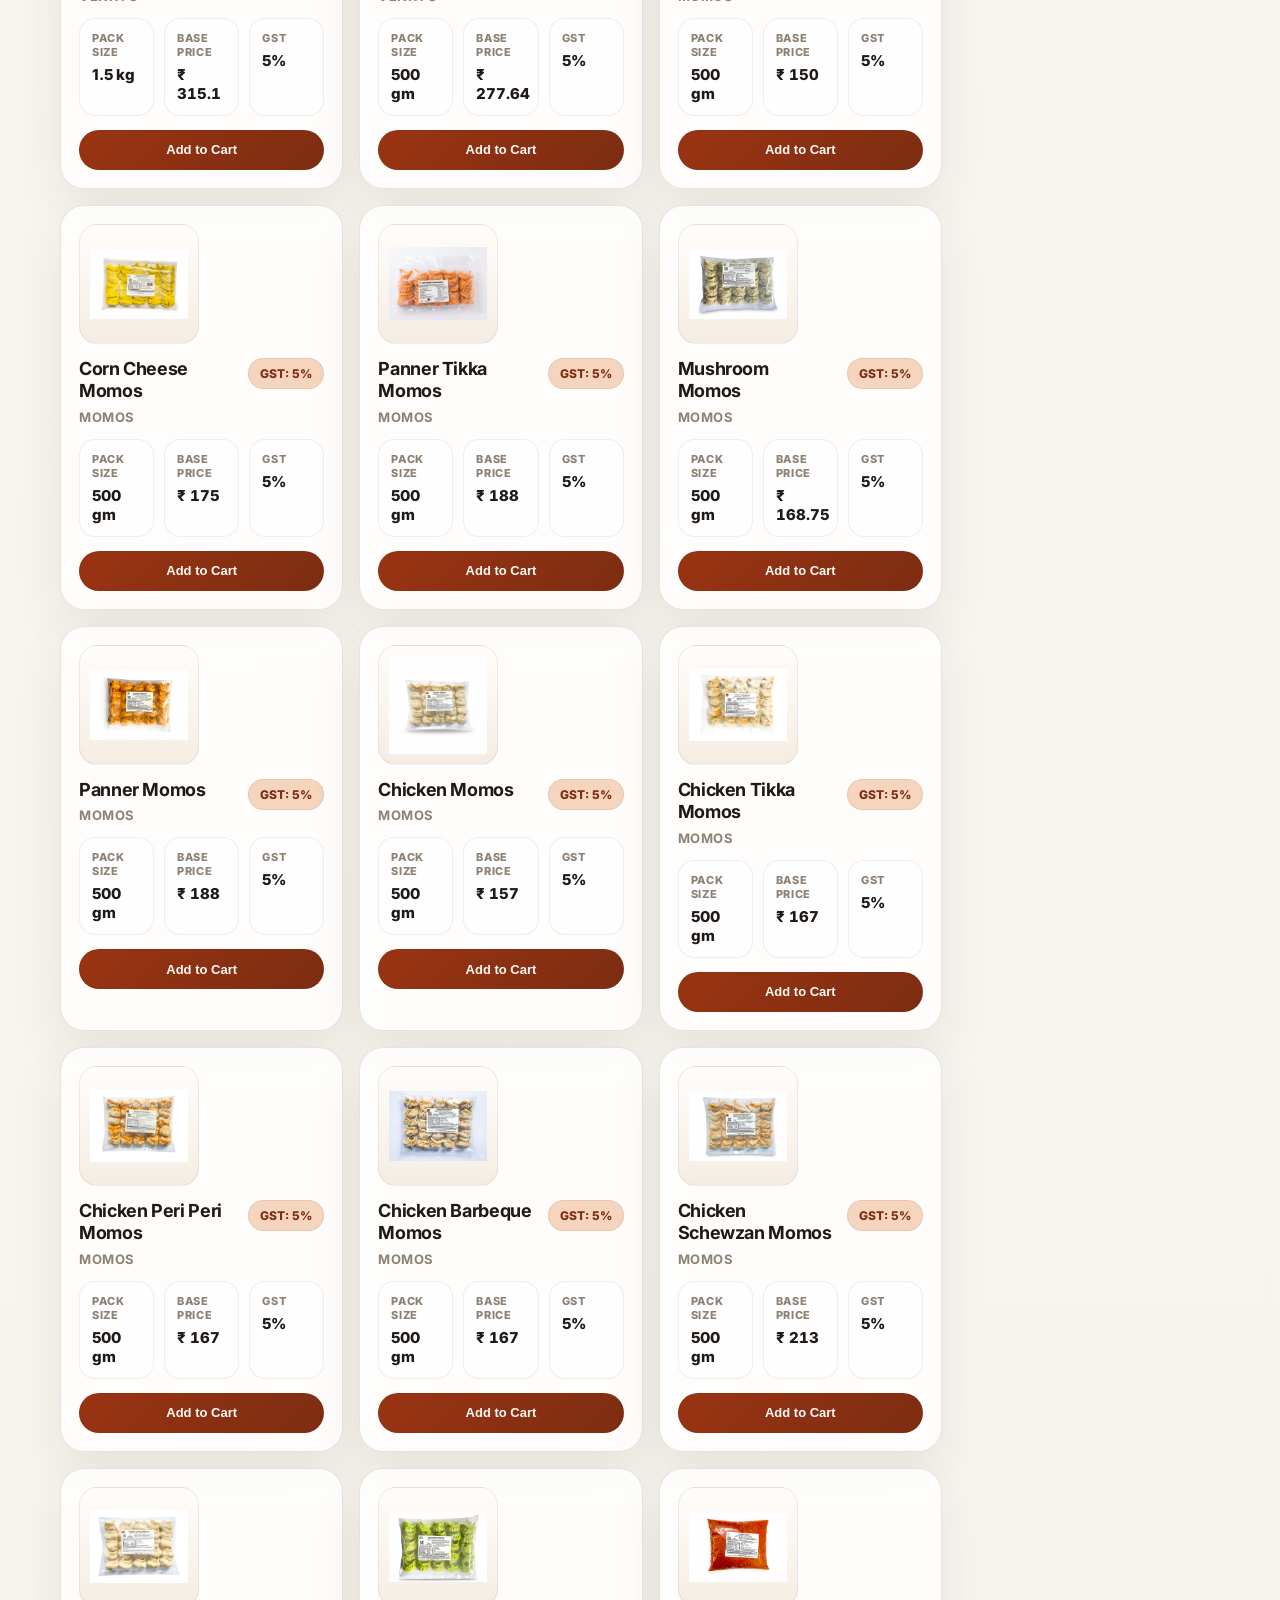
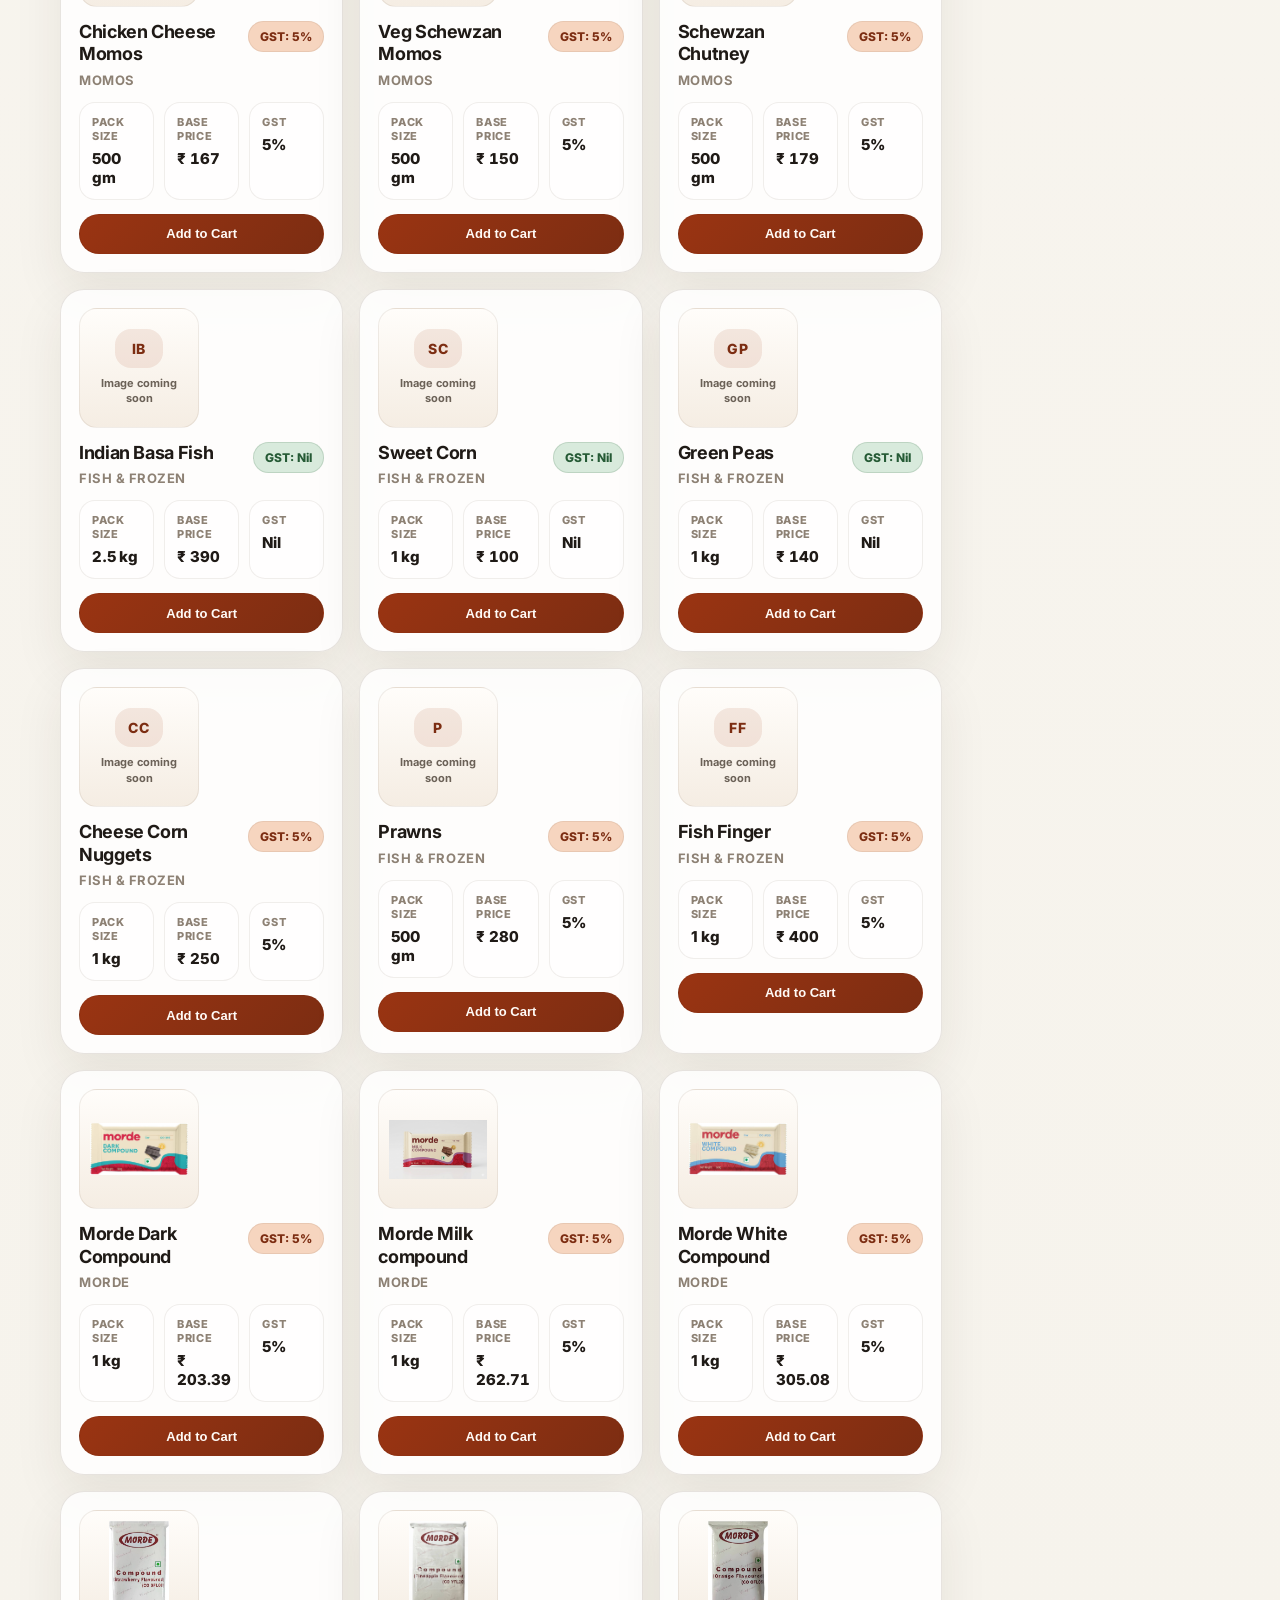
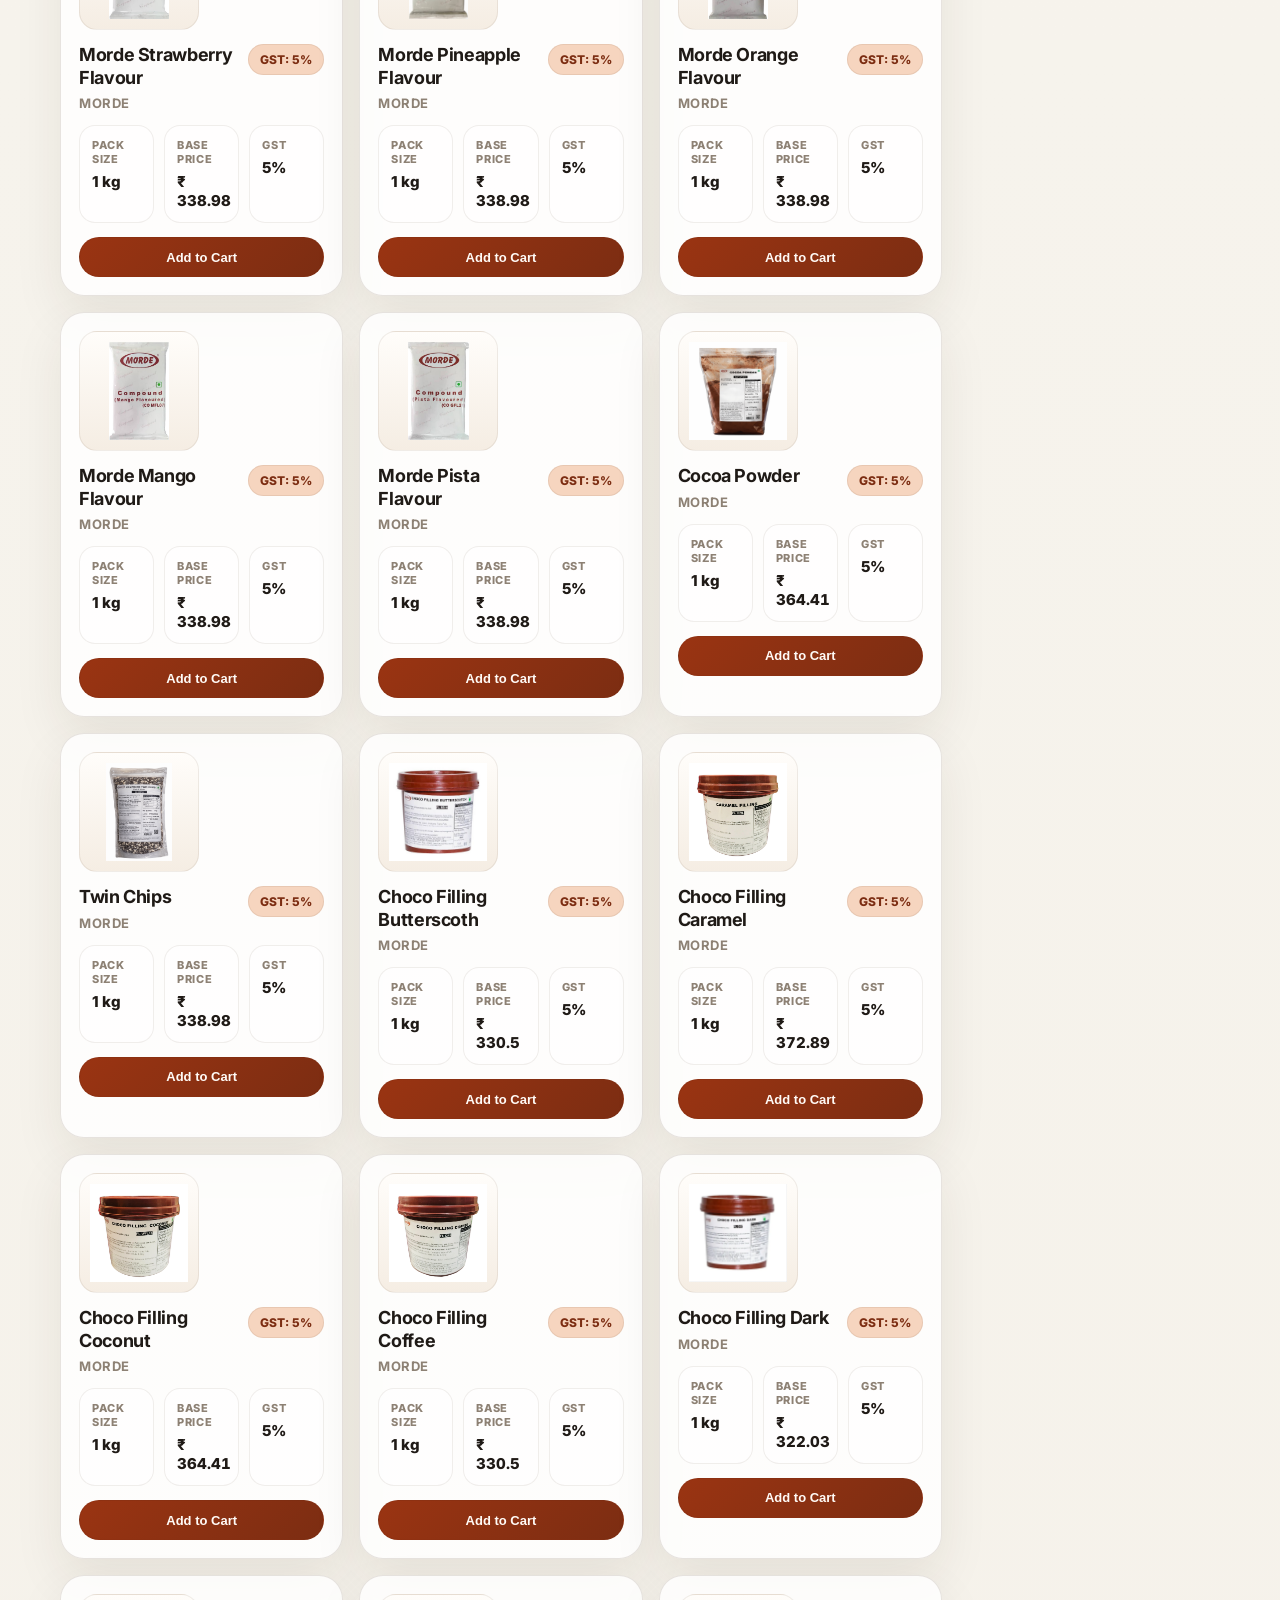
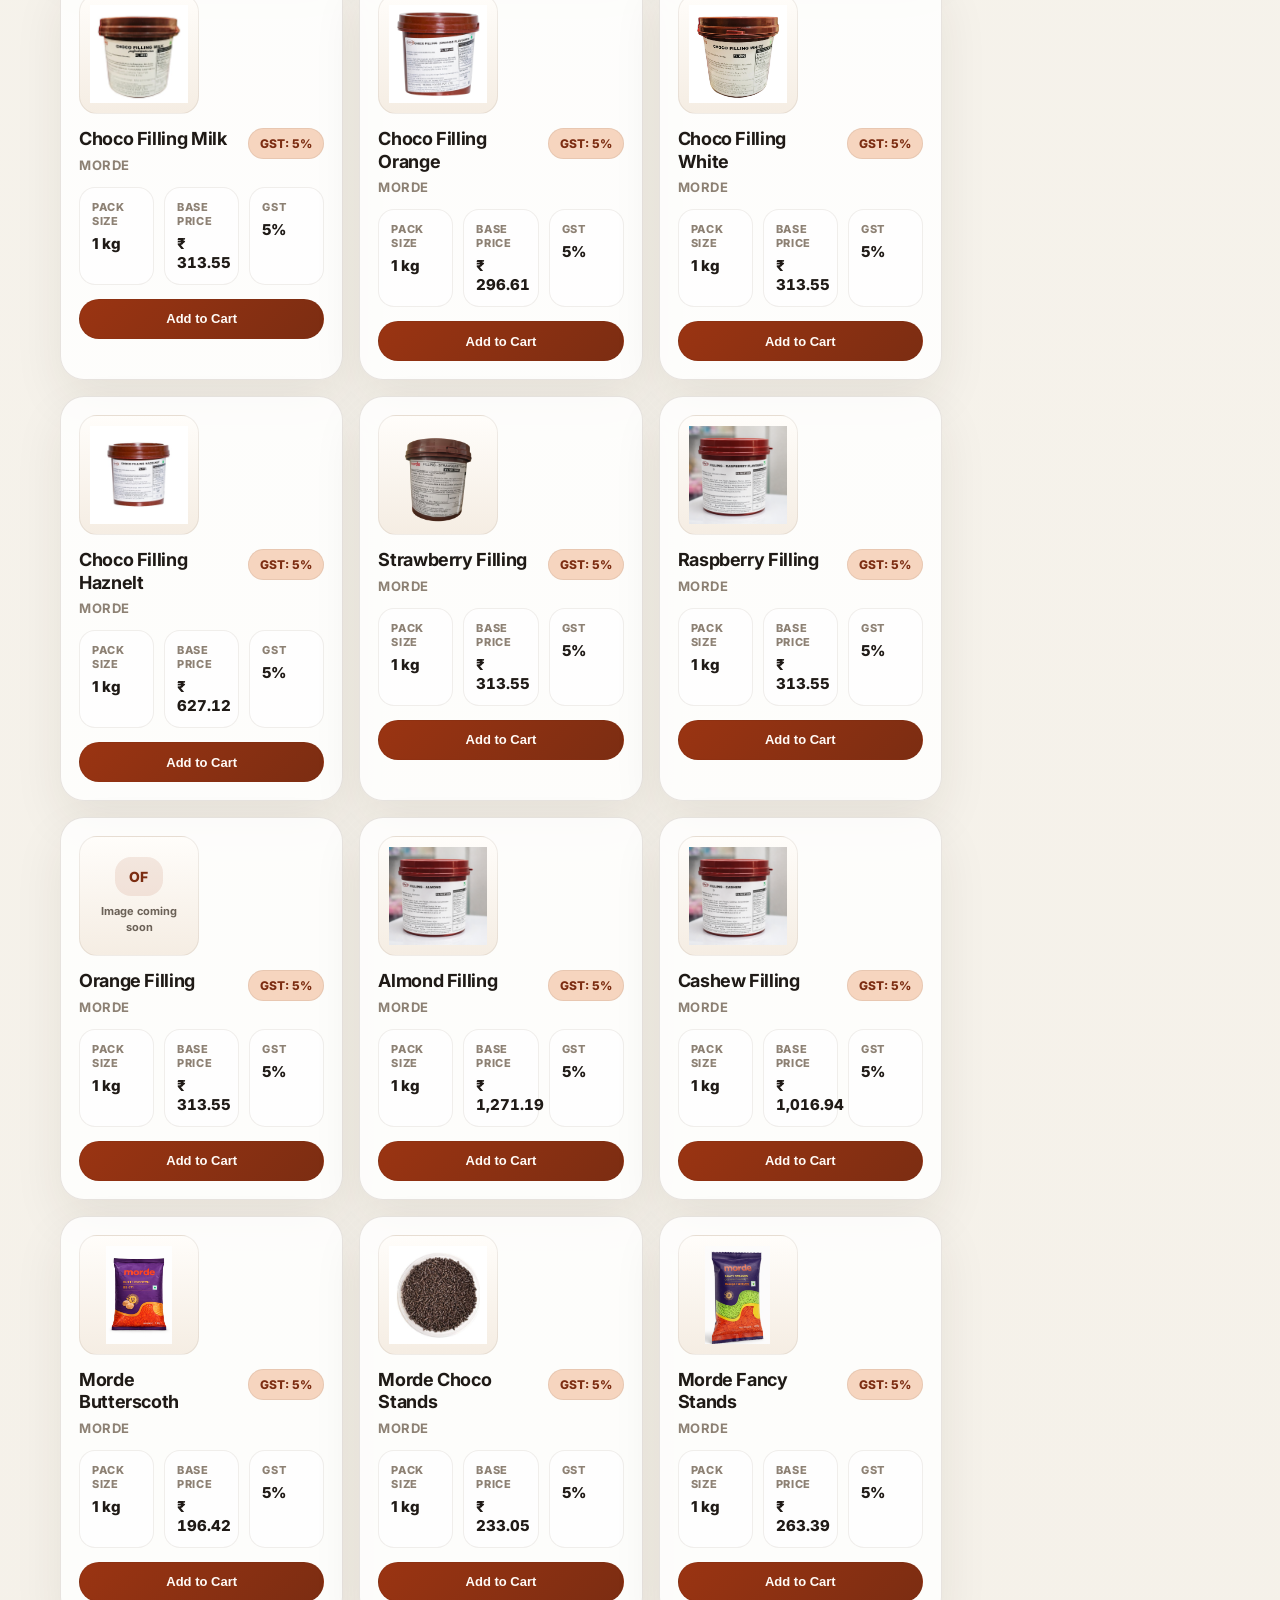
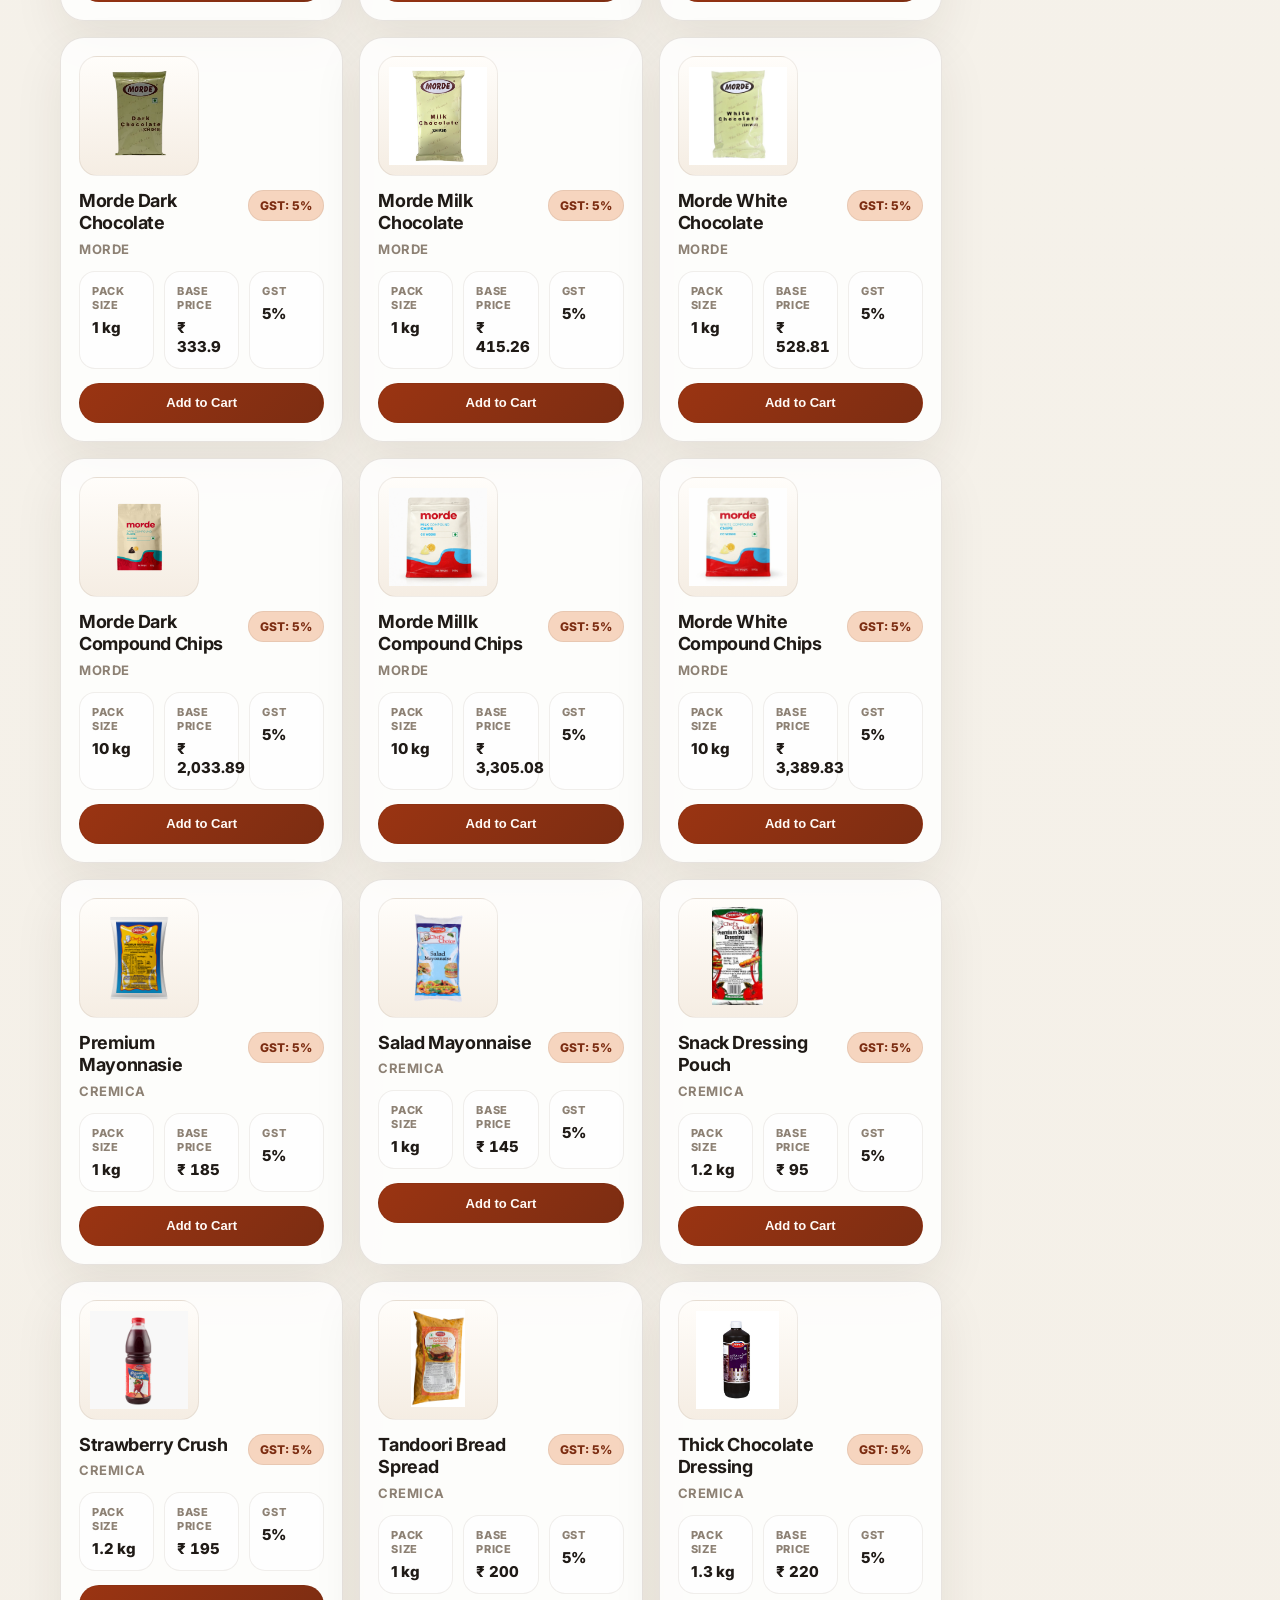
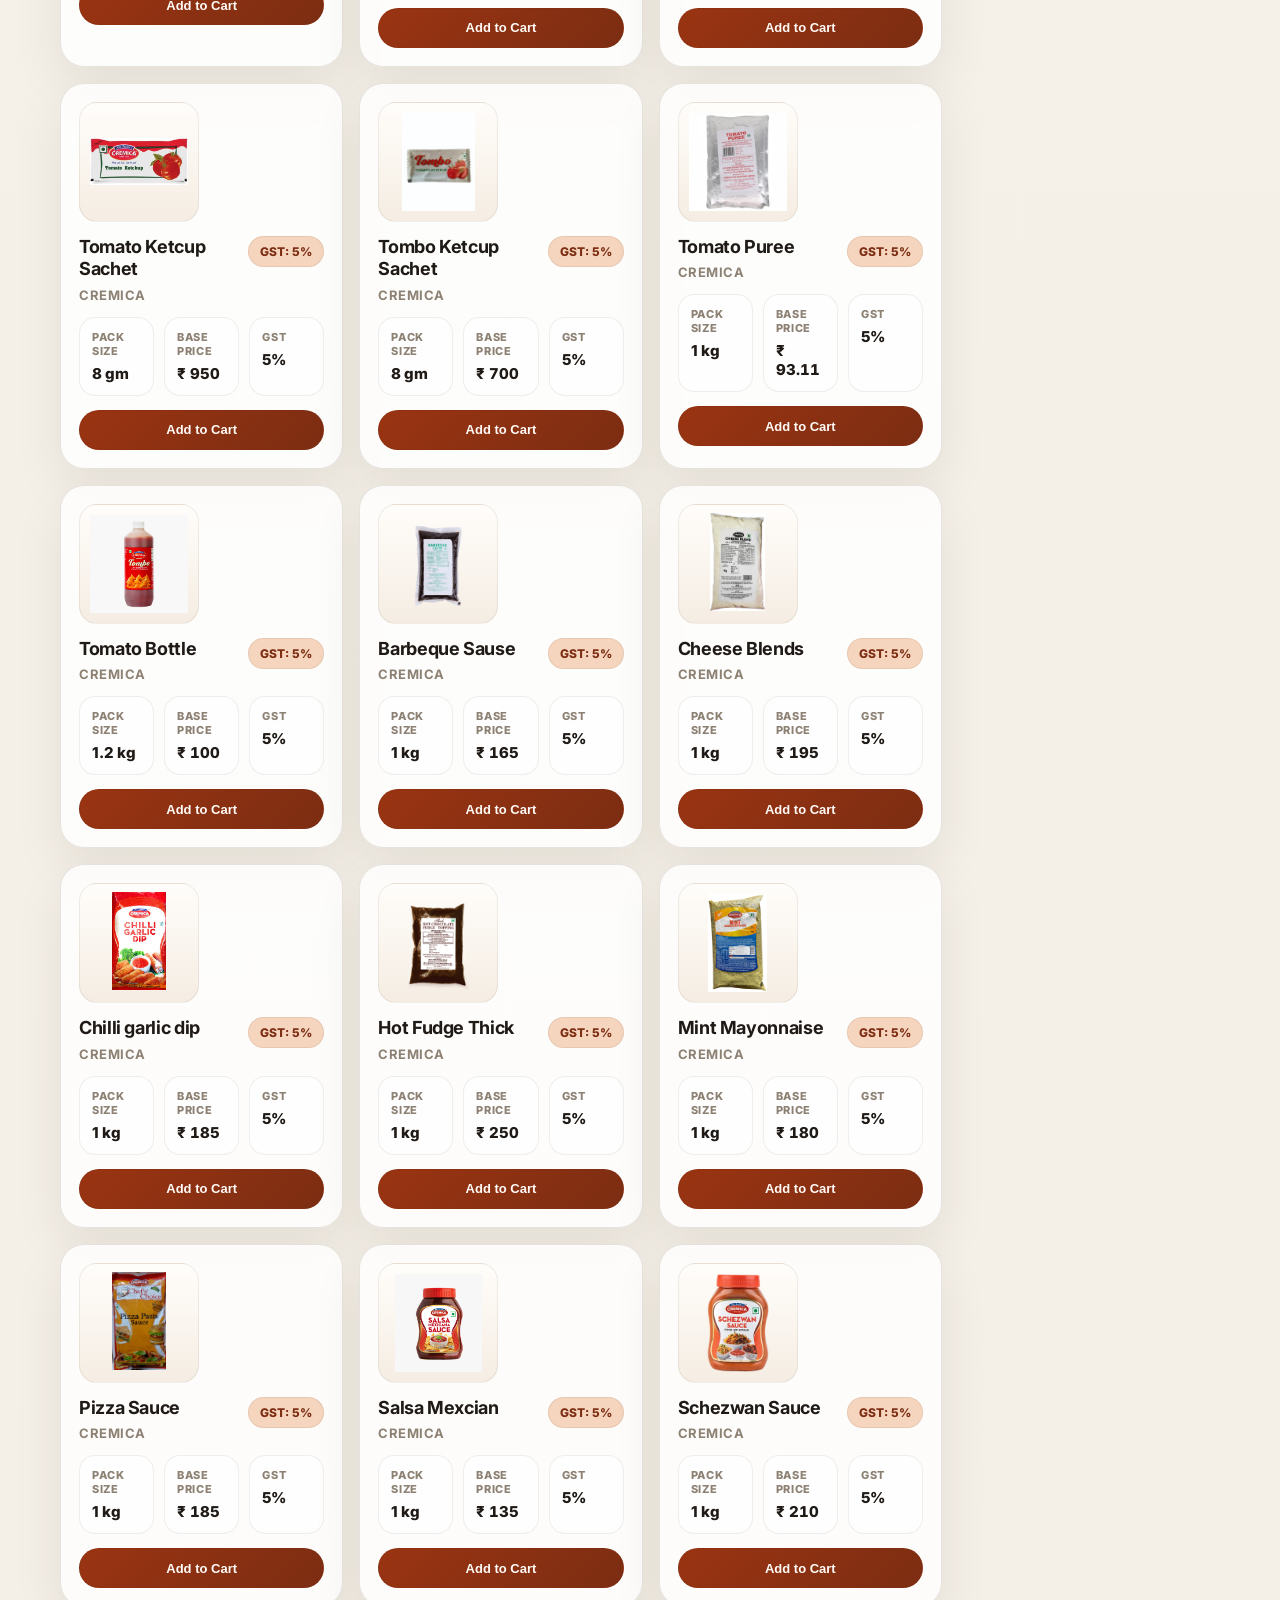
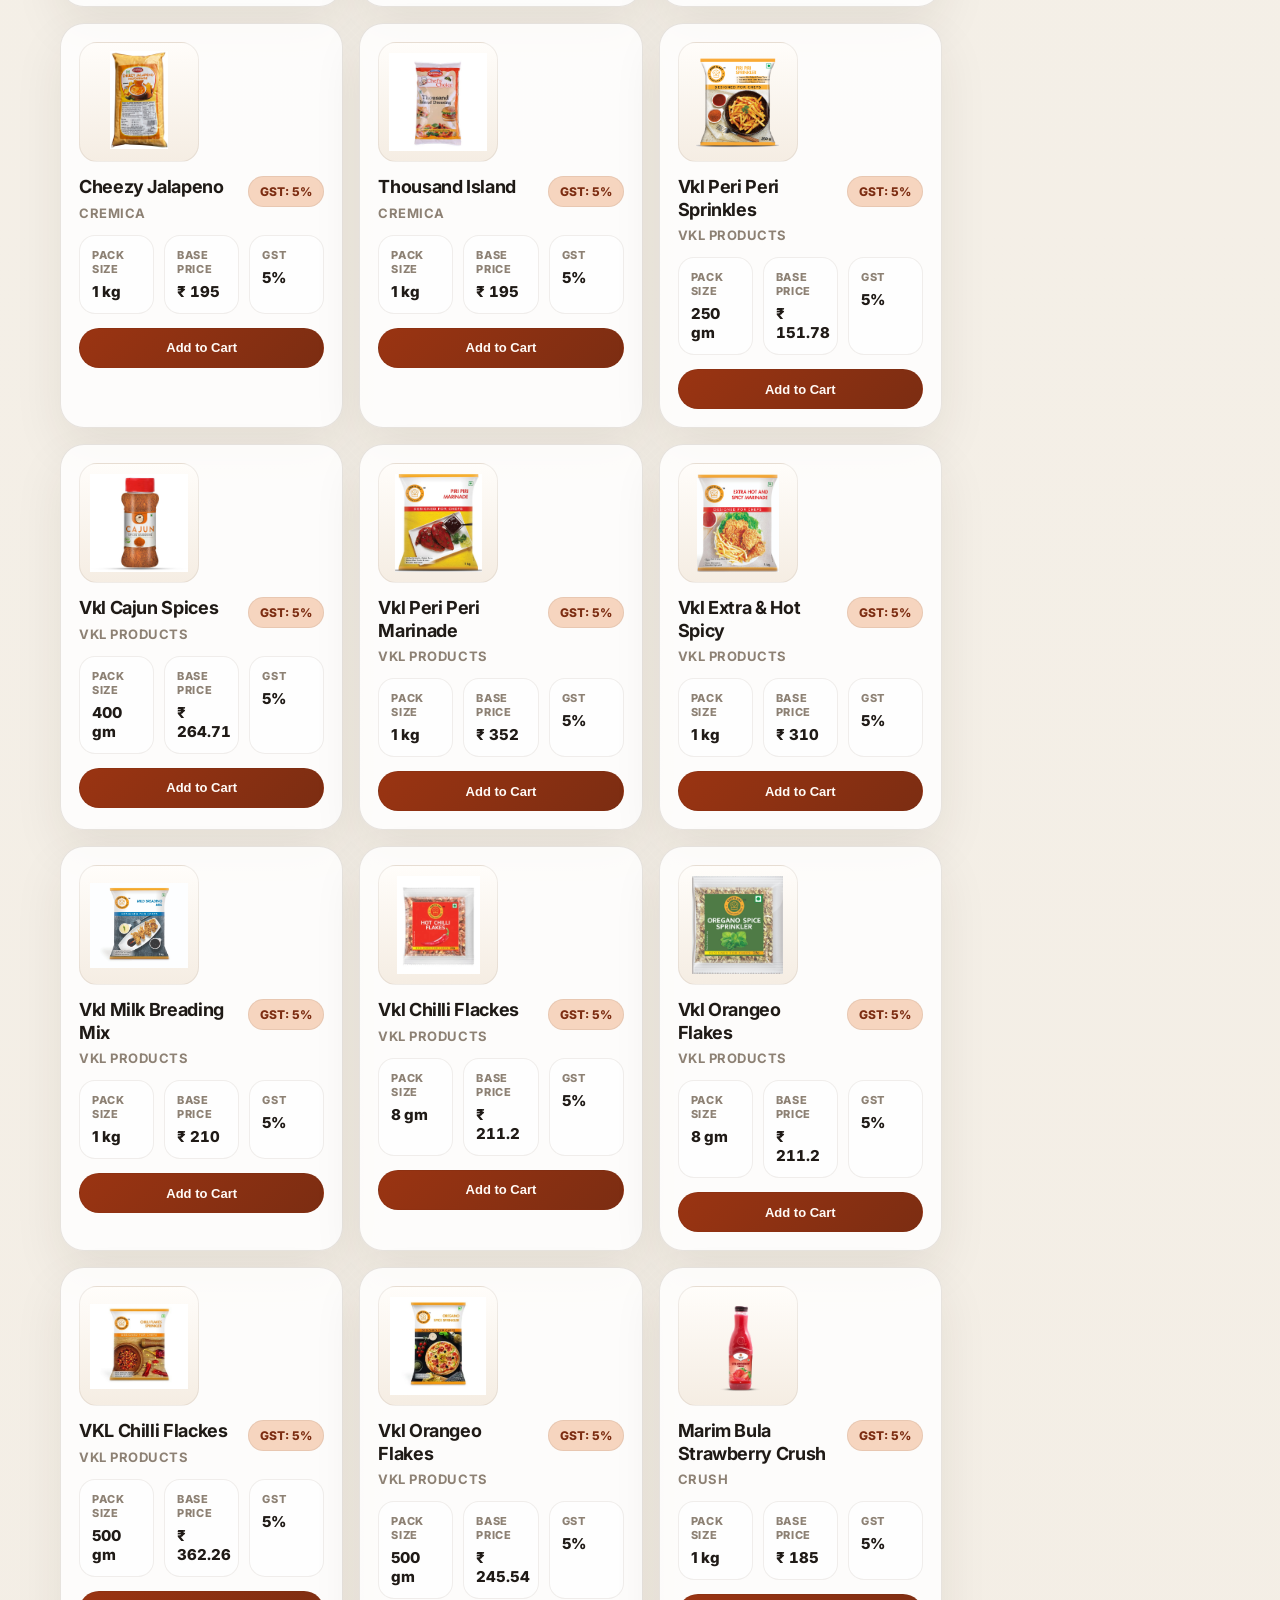
==== commit ab5a0fd6: "Refine catalog layout and simplify hero" ====
--- a/index.html
+++ b/index.html
@@ -64,33 +64,6 @@
 
           </div>
 
-          <div class="hero-card" aria-label="How pricing is shown">
-            <div class="hero-card-title">Pricing format</div>
-            <div class="mini-table" role="table" aria-label="Pricing example">
-              <div class="mini-row mini-head" role="row">
-                <div role="columnheader">Pack</div>
-                <div role="columnheader">Base</div>
-                <div role="columnheader">GST</div>
-              </div>
-              <div class="mini-row" role="row">
-                <div role="cell">1 kg</div>
-                <div role="cell">₹ 250</div>
-                <div role="cell">5%</div>
-              </div>
-              <div class="mini-row" role="row">
-                <div role="cell">500 g</div>
-                <div role="cell">₹ 140</div>
-                <div role="cell">Nil</div>
-              </div>
-            </div>
-            <p class="note">GST extra as applicable. No GST-inclusive totals shown.</p>
-            <div class="hero-support">
-              <div class="support-title">Need the latest price list?</div>
-              <p class="support-copy">
-                Contact us directly for bulk orders, fresh rates, and availability updates.
-              </p>
-            </div>
-          </div>
         </div>
       </section>
 
--- a/assets/styles.css
+++ b/assets/styles.css
@@ -327,12 +327,12 @@
 .controls{
   display: grid;
   grid-template-columns: 1.4fr 1fr 1fr;
-  gap: 14px;
-  padding: 18px;
-}
-.control{ display: grid; gap: 8px; }
+  gap: 10px;
+  padding: 14px;
+}
+.control{ display: grid; gap: 6px; }
 .control-label{
-  font-size: 12px;
+  font-size: 11px;
   color: var(--muted-2);
   font-weight: 800;
   letter-spacing: .05em;
@@ -340,14 +340,15 @@
 }
 input, select{
   width: 100%;
-  min-height: 48px;
-  padding: 12px 14px;
-  border-radius: 14px;
+  min-height: 42px;
+  padding: 10px 12px;
+  border-radius: 12px;
   border: 1px solid rgba(64,44,22,.14);
   background: #fffdfa;
   color: var(--text);
   outline: none;
   font: inherit;
+  font-size: 14px;
 }
 input::placeholder{ color: #9b8e81; }
 input:focus, select:focus{
@@ -360,16 +361,17 @@
   justify-content: space-between;
   align-items: center;
   gap: 12px;
-  margin: 14px 0 12px;
+  margin: 10px 0 10px;
 }
 .catalog-layout{
   display: grid;
-  grid-template-columns: minmax(0, 1fr) 320px;
-  gap: 18px;
+  grid-template-columns: minmax(0, 1fr) 264px;
+  gap: 14px;
   align-items: start;
 }
 .results-meta{
   color: var(--muted);
+  font-size: 14px;
   font-weight: 700;
 }
 
@@ -383,75 +385,80 @@
 .cart-panel{
   position: sticky;
   top: 92px;
-  padding: 20px;
+  padding: 14px;
   border: 1px solid var(--border);
-  border-radius: var(--radius);
-  background: var(--surface);
-  box-shadow: var(--shadow);
+  border-radius: 20px;
+  background: rgba(255,255,255,.72);
+  box-shadow: 0 14px 32px rgba(56,36,18,.08);
 }
 .cart-head{
   display: flex;
   align-items: start;
   justify-content: space-between;
-  gap: 12px;
-  margin-bottom: 10px;
+  gap: 10px;
+  margin-bottom: 8px;
 }
 .cart-head h3{
-  margin: 10px 0 0;
-  font-size: 22px;
-  letter-spacing: -.03em;
+  margin: 8px 0 0;
+  font-size: 16px;
+  letter-spacing: -.02em;
 }
 .cart-meta{
   color: var(--muted);
+  font-size: 12px;
   font-weight: 700;
-  margin-bottom: 12px;
+  margin-bottom: 8px;
 }
 .cart-items{
   display: grid;
-  gap: 12px;
+  gap: 8px;
+  max-height: 380px;
+  overflow: auto;
+  padding-right: 2px;
 }
 .cart-item{
-  padding: 14px;
-  border-radius: 18px;
+  padding: 10px;
+  border-radius: 14px;
   border: 1px solid rgba(64,44,22,.08);
-  background: rgba(255,255,255,.7);
+  background: rgba(255,255,255,.82);
 }
 .cart-item-title{
-  font-size: 15px;
-  font-weight: 800;
+  font-size: 13px;
+  font-weight: 800;
+  line-height: 1.35;
 }
 .cart-item-meta{
+  margin-top: 4px;
+  color: var(--muted-2);
+  font-size: 10px;
+  line-height: 1.45;
+}
+.cart-item-price{
   margin-top: 5px;
-  color: var(--muted-2);
-  font-size: 12px;
-  line-height: 1.5;
-}
-.cart-item-price{
+  color: var(--muted);
+  font-size: 11px;
+  font-weight: 700;
+}
+.cart-item-actions{
+  display: flex;
+  align-items: center;
+  justify-content: space-between;
+  gap: 6px;
   margin-top: 8px;
-  color: var(--muted);
-  font-size: 13px;
-  font-weight: 700;
-}
-.cart-item-actions{
-  display: flex;
-  align-items: center;
-  justify-content: space-between;
-  gap: 10px;
-  margin-top: 12px;
   flex-wrap: wrap;
 }
 .qty-controls{
   display: inline-flex;
   align-items: center;
-  gap: 8px;
-  padding: 4px;
+  gap: 4px;
+  padding: 2px;
   border-radius: 999px;
   border: 1px solid rgba(64,44,22,.1);
   background: #fffdfa;
 }
 .qty-btn{
-  width: 34px;
-  height: 34px;
+  width: 24px;
+  height: 24px;
   border: 0;
   border-radius: 999px;
   background: rgba(154,52,18,.08);
@@ -461,36 +468,43 @@
   cursor: pointer;
 }
 .qty-value{
-  min-width: 18px;
+  min-width: 14px;
   text-align: center;
+  font-size: 12px;
   font-weight: 800;
 }
 .cart-line-total{
+  margin-left: auto;
+  font-size: 12px;
   font-weight: 800;
 }
 .cart-remove{
-  min-height: 34px;
-  padding: 6px 12px;
+  min-height: 28px;
+  padding: 4px 8px;
+  font-size: 11px;
 }
 .cart-empty{
-  padding: 16px;
-  border-radius: 16px;
+  padding: 12px;
+  border-radius: 12px;
   border: 1px dashed rgba(64,44,22,.16);
   color: var(--muted);
   background: rgba(255,255,255,.45);
+  font-size: 12px;
+  line-height: 1.55;
 }
 .cart-summary{
-  margin-top: 14px;
-  padding-top: 14px;
+  margin-top: 10px;
+  padding-top: 10px;
   border-top: 1px solid rgba(64,44,22,.08);
   display: grid;
-  gap: 10px;
+  gap: 6px;
 }
 .cart-summary-row{
   display: flex;
   justify-content: space-between;
   gap: 12px;
   color: var(--muted);
+  font-size: 12px;
   font-weight: 700;
 }
 .cart-summary-row strong{
@@ -776,6 +790,7 @@
   .cart-panel{
     position: static;
     order: -1;
+    padding: 18px;
   }
   .hero-points{
     grid-template-columns: 1fr;
@@ -874,6 +889,9 @@
     flex-direction: column;
     align-items: stretch;
   }
+  .cart-items{
+    max-height: none;
+  }
   .qty-controls{
     justify-content: space-between;
   }
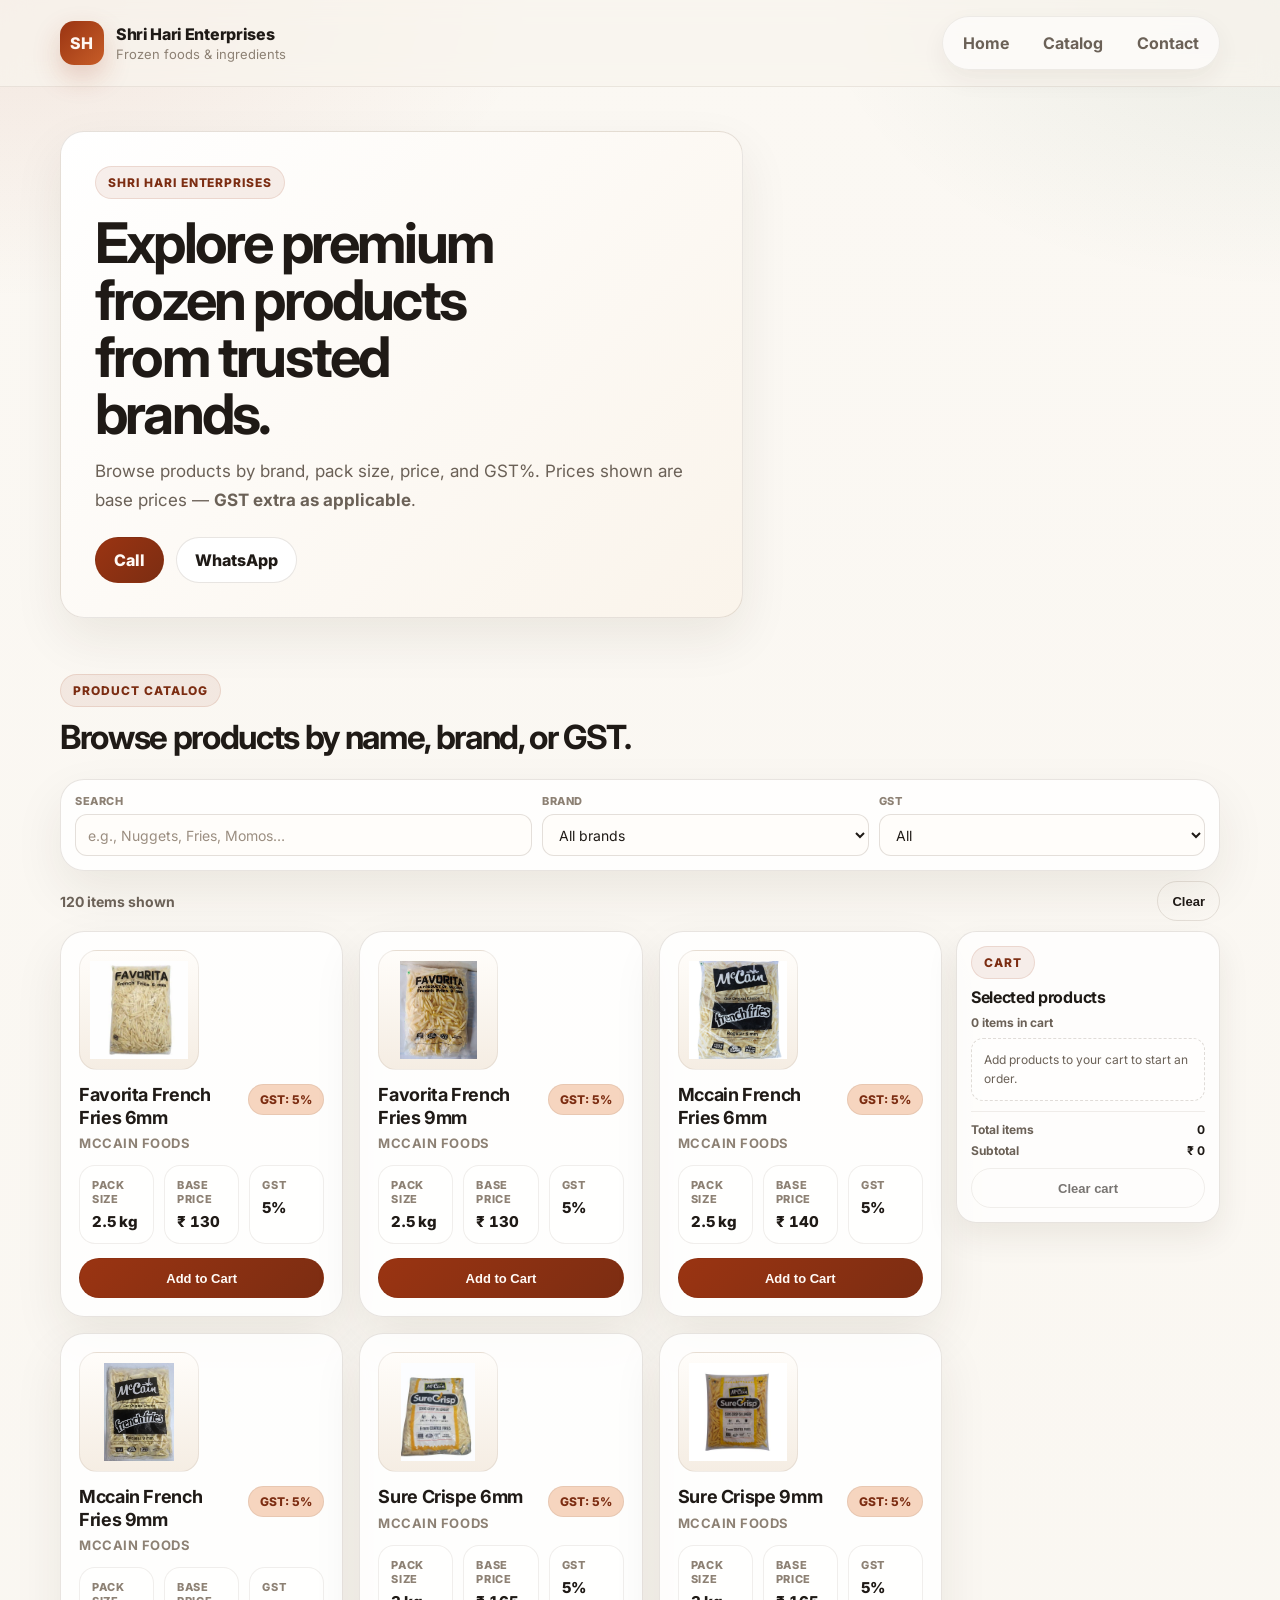
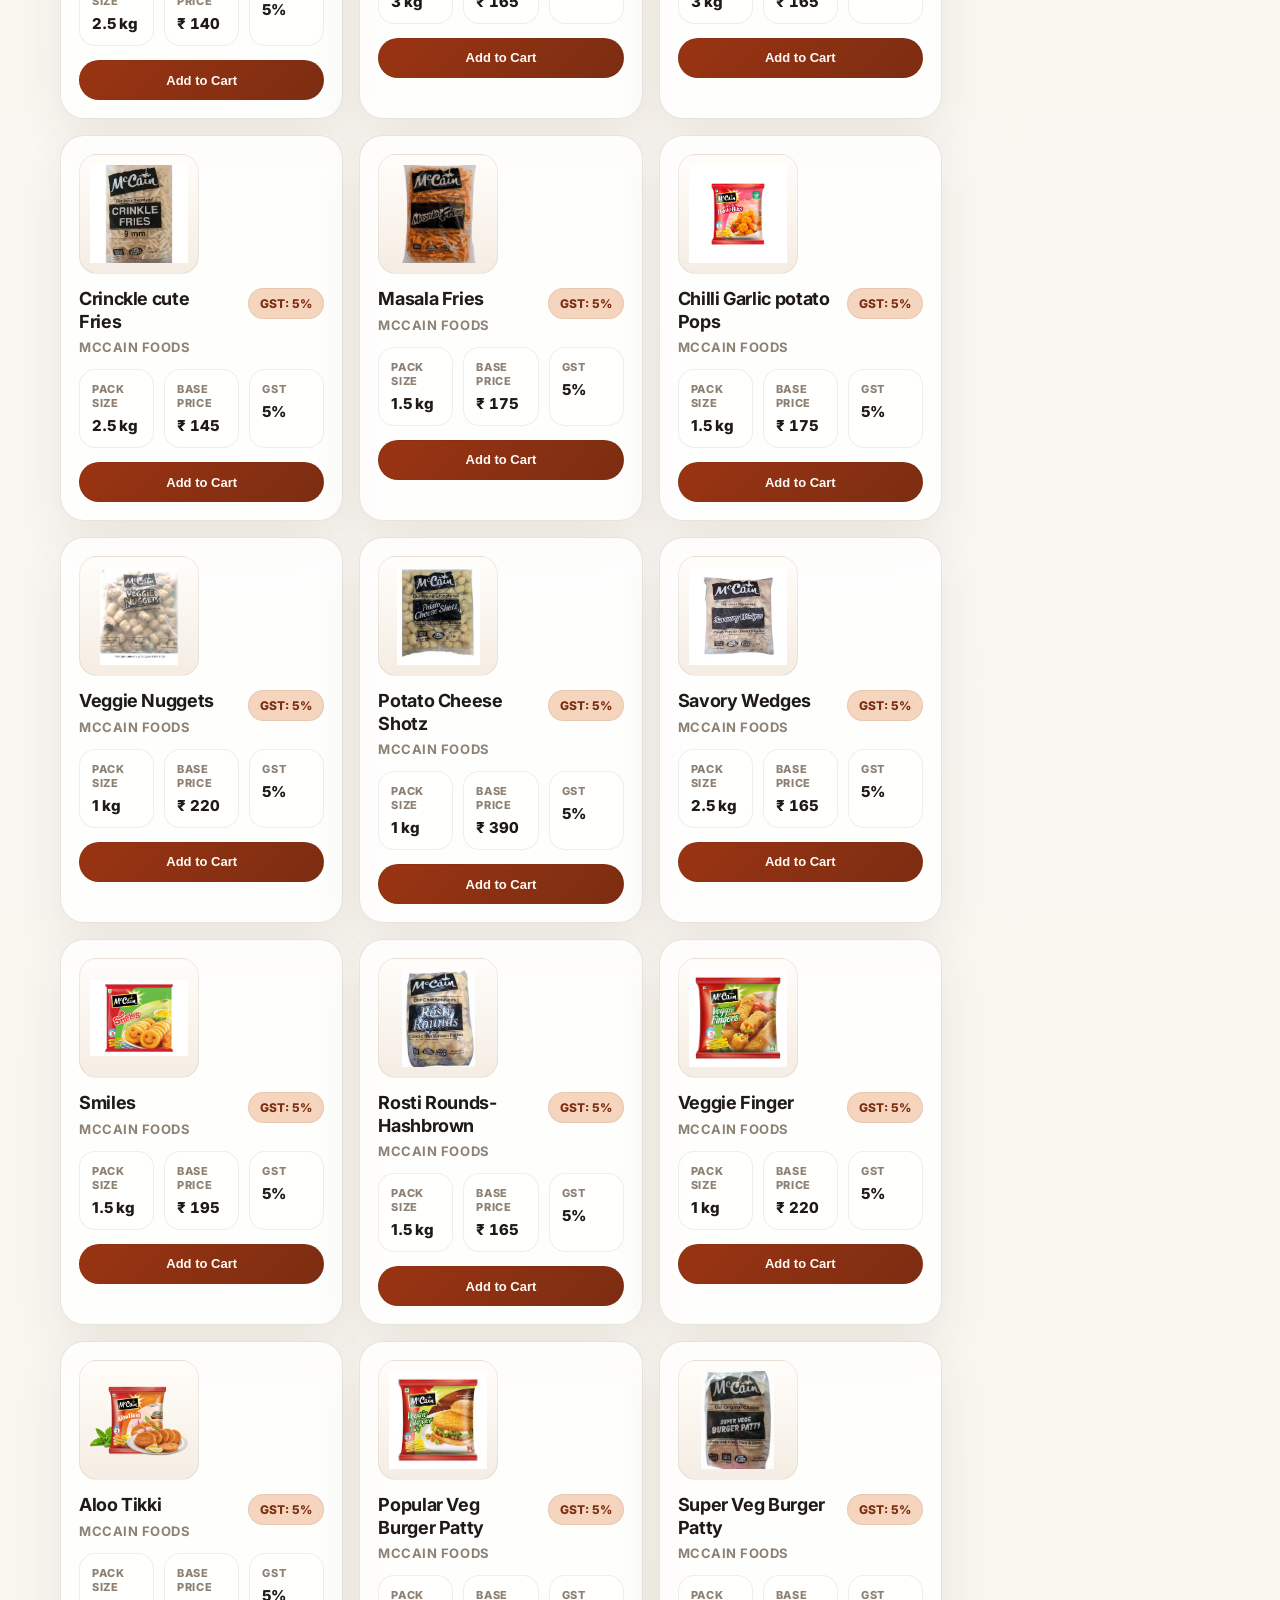
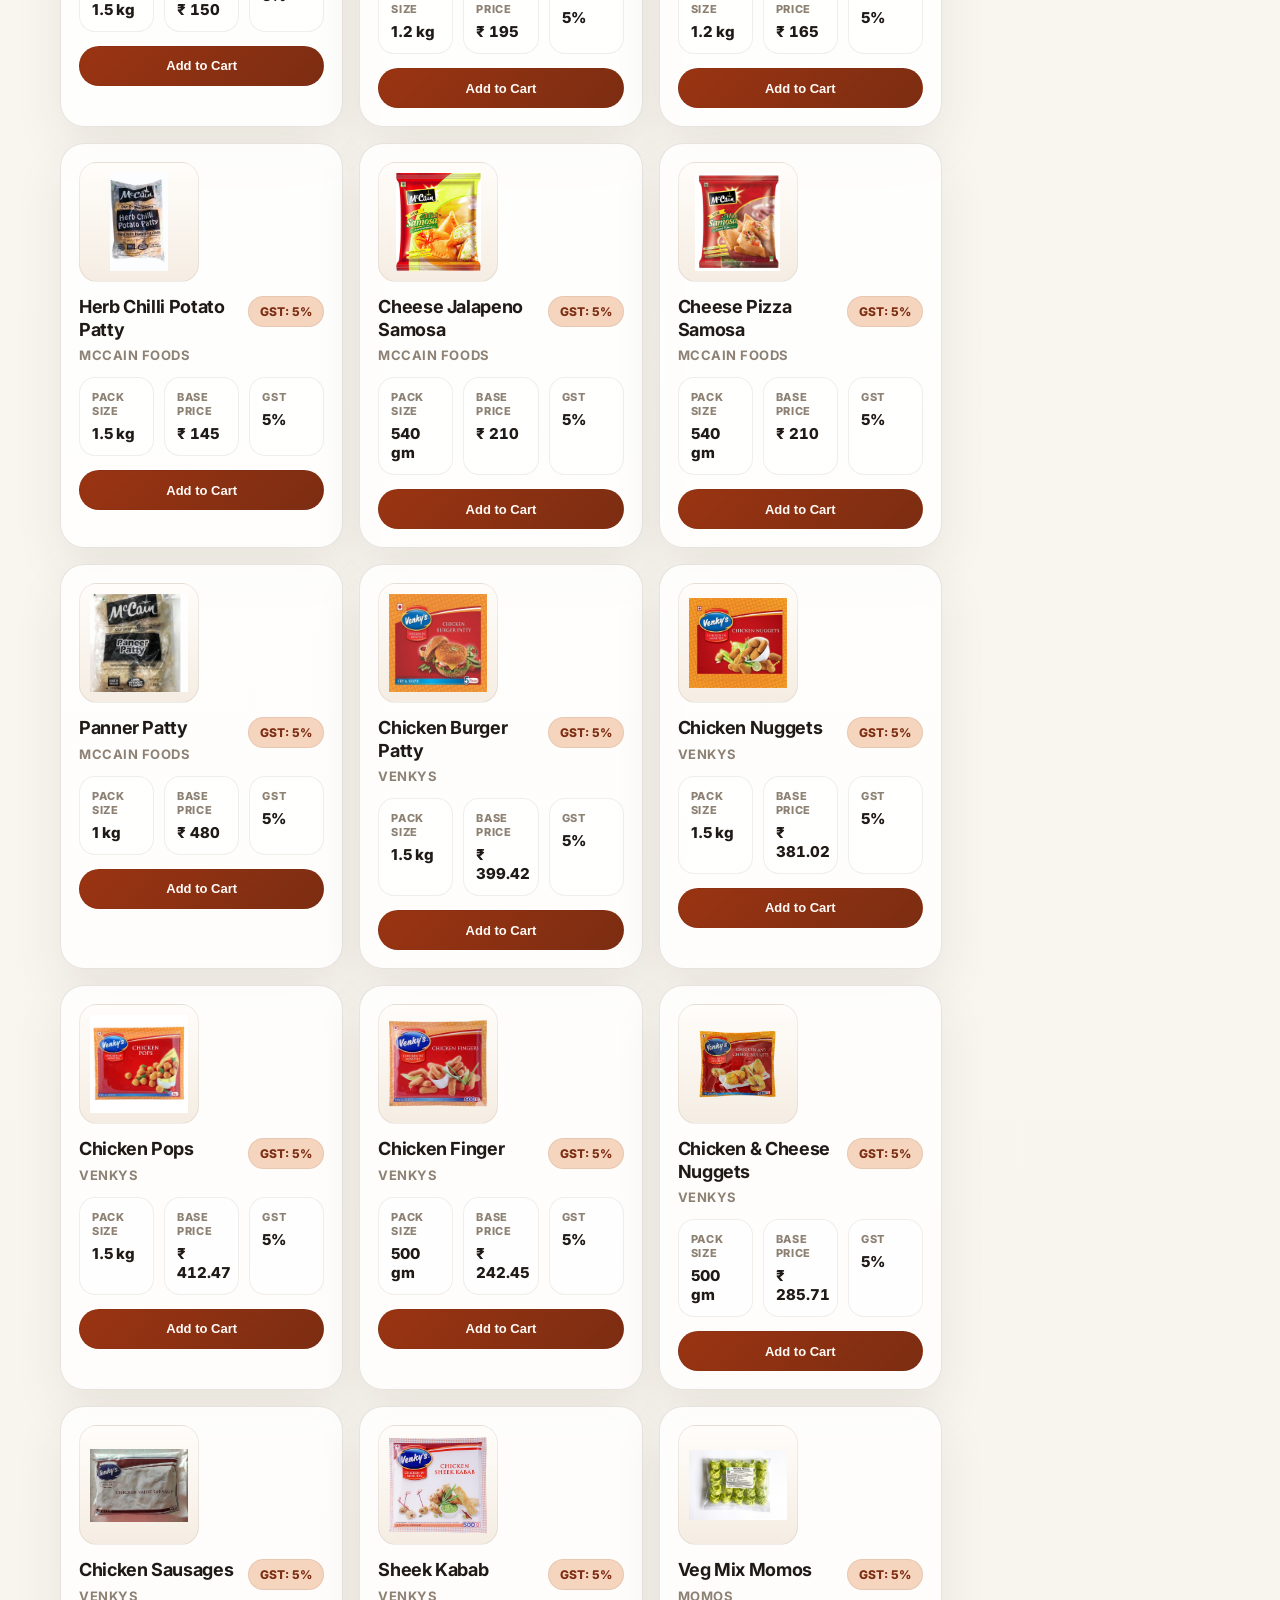
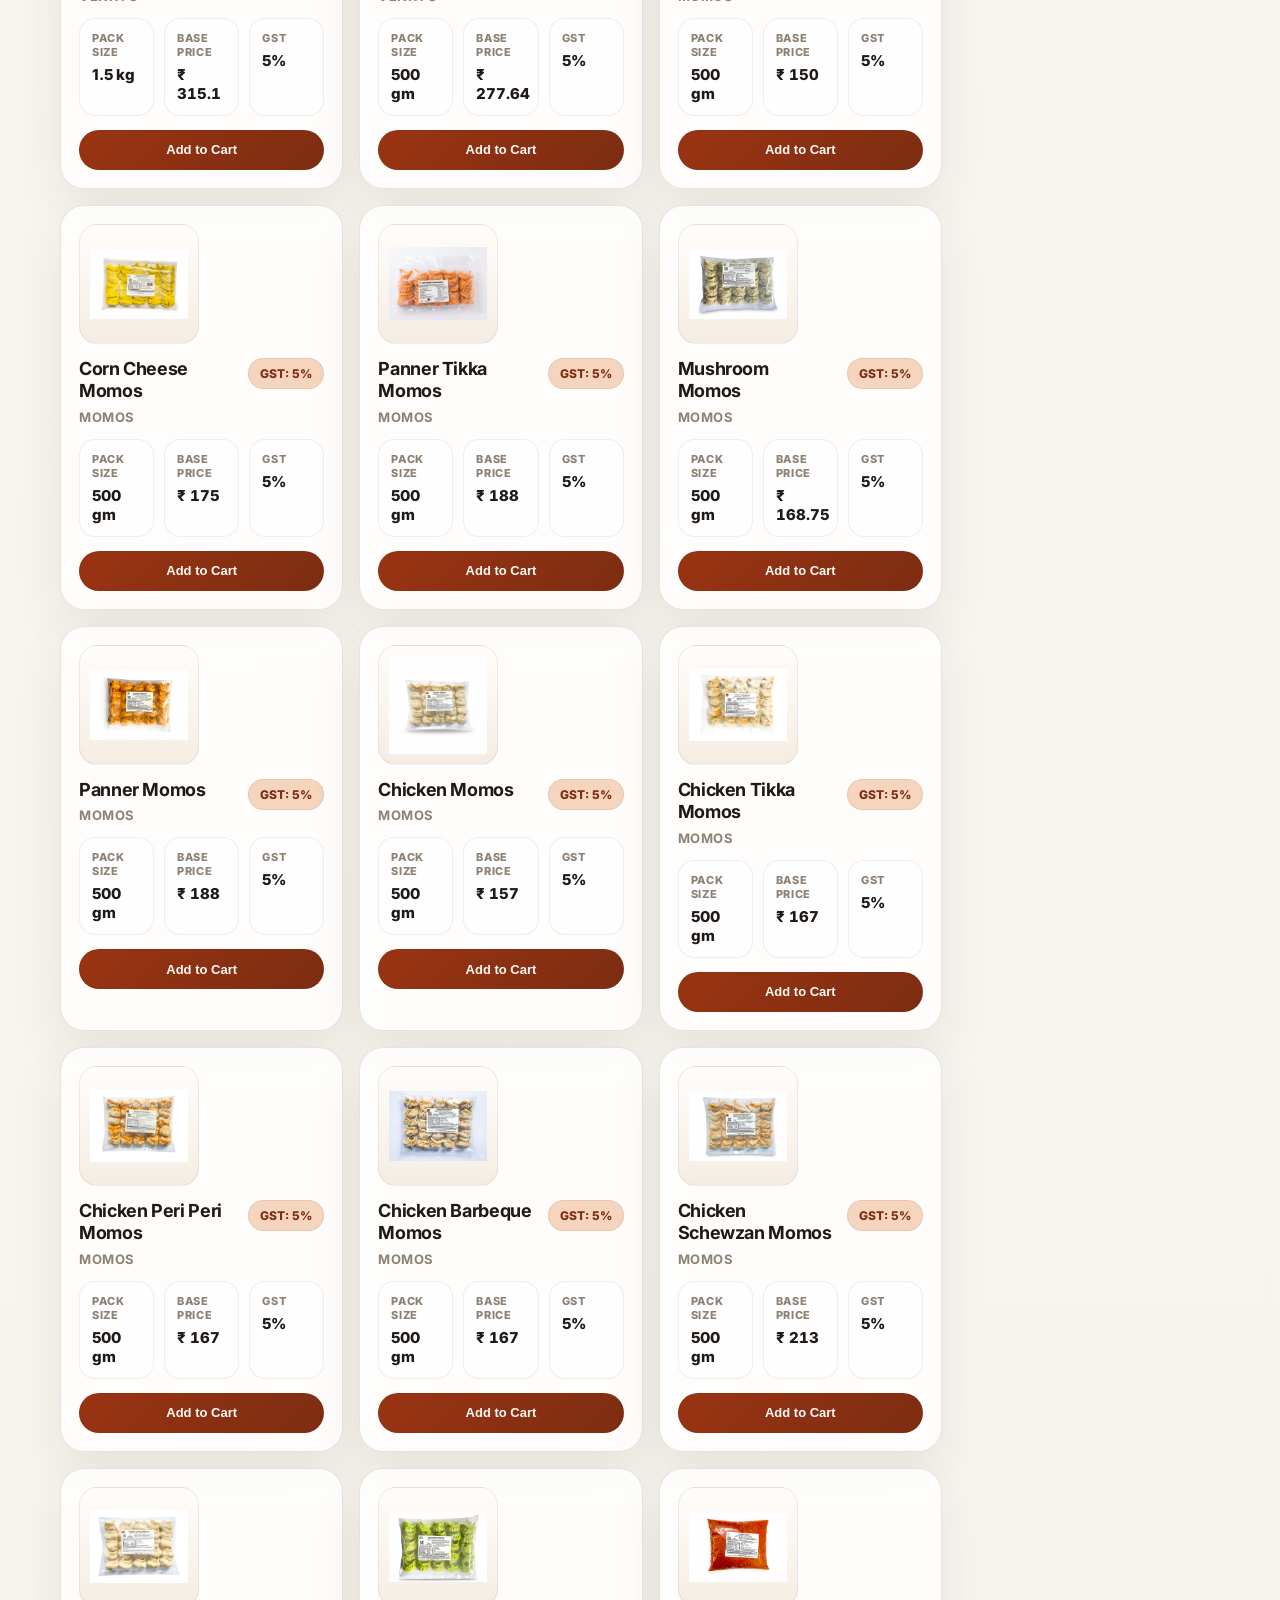
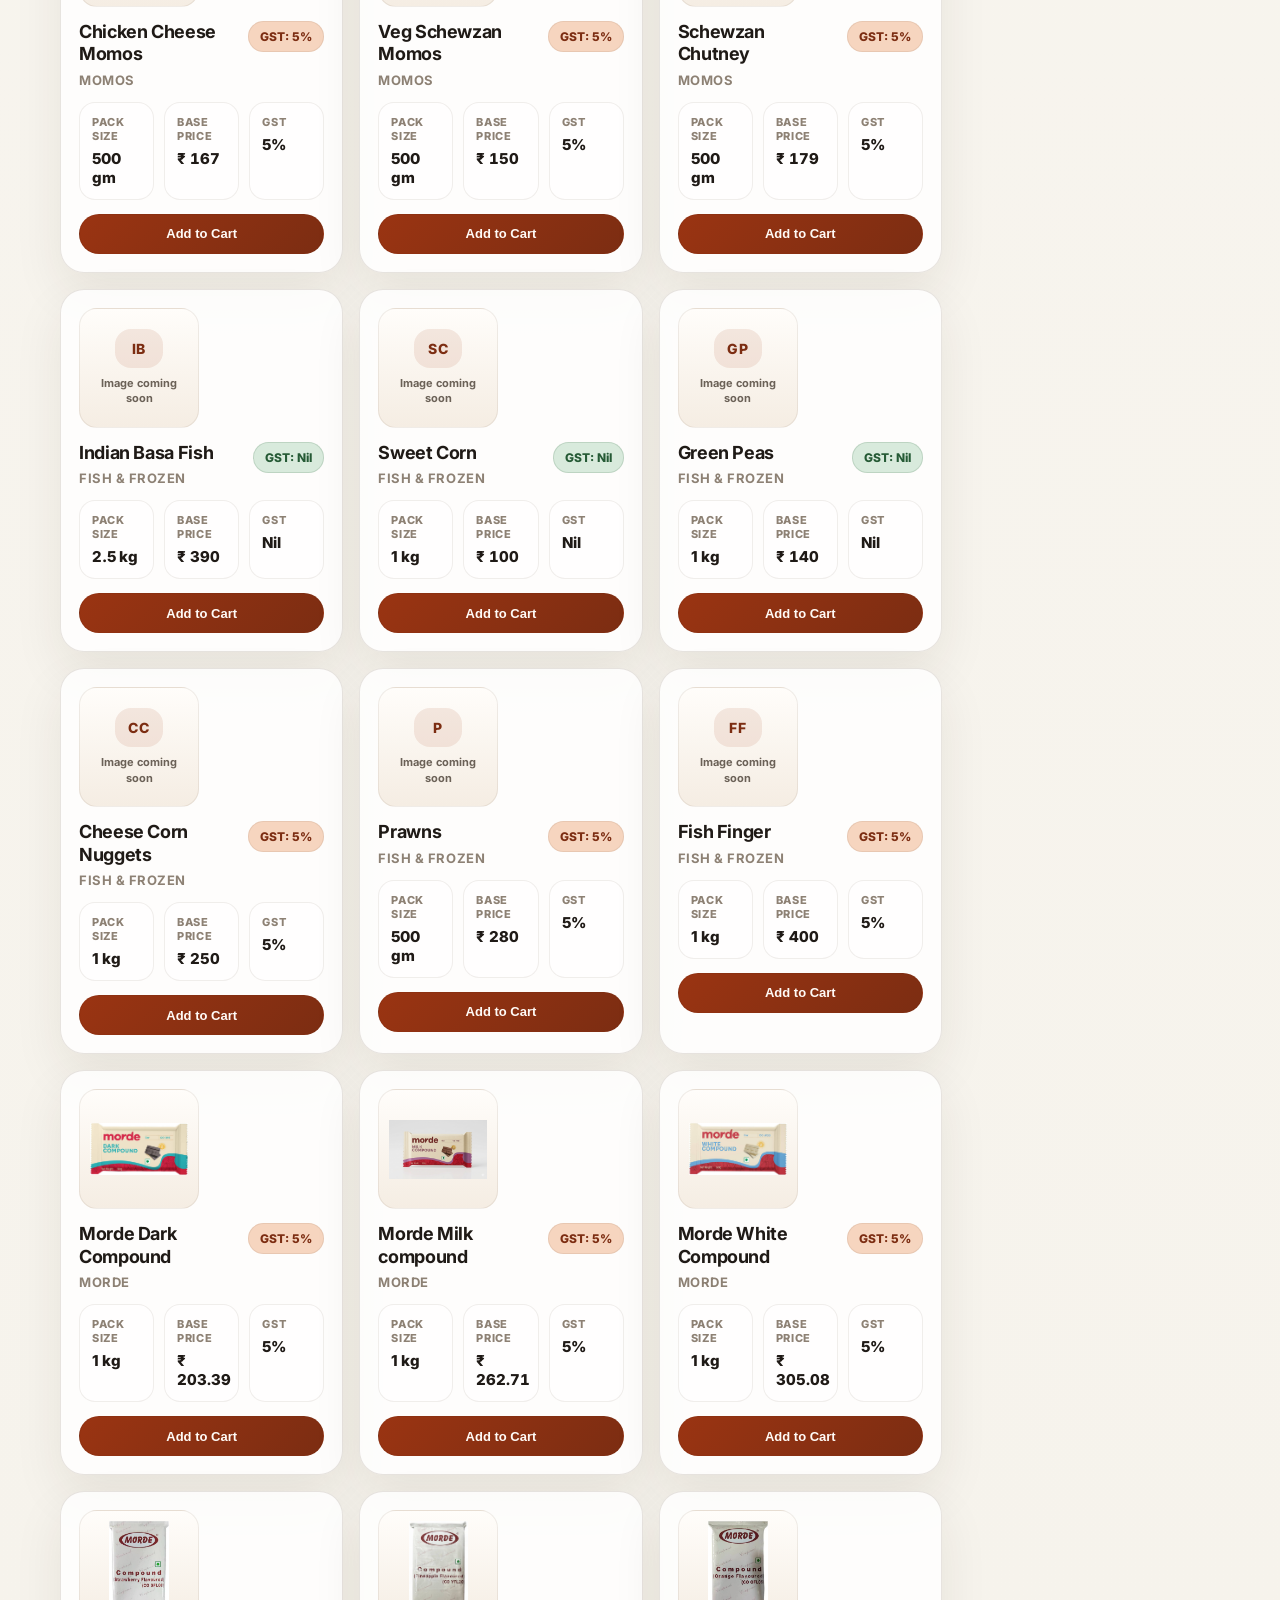
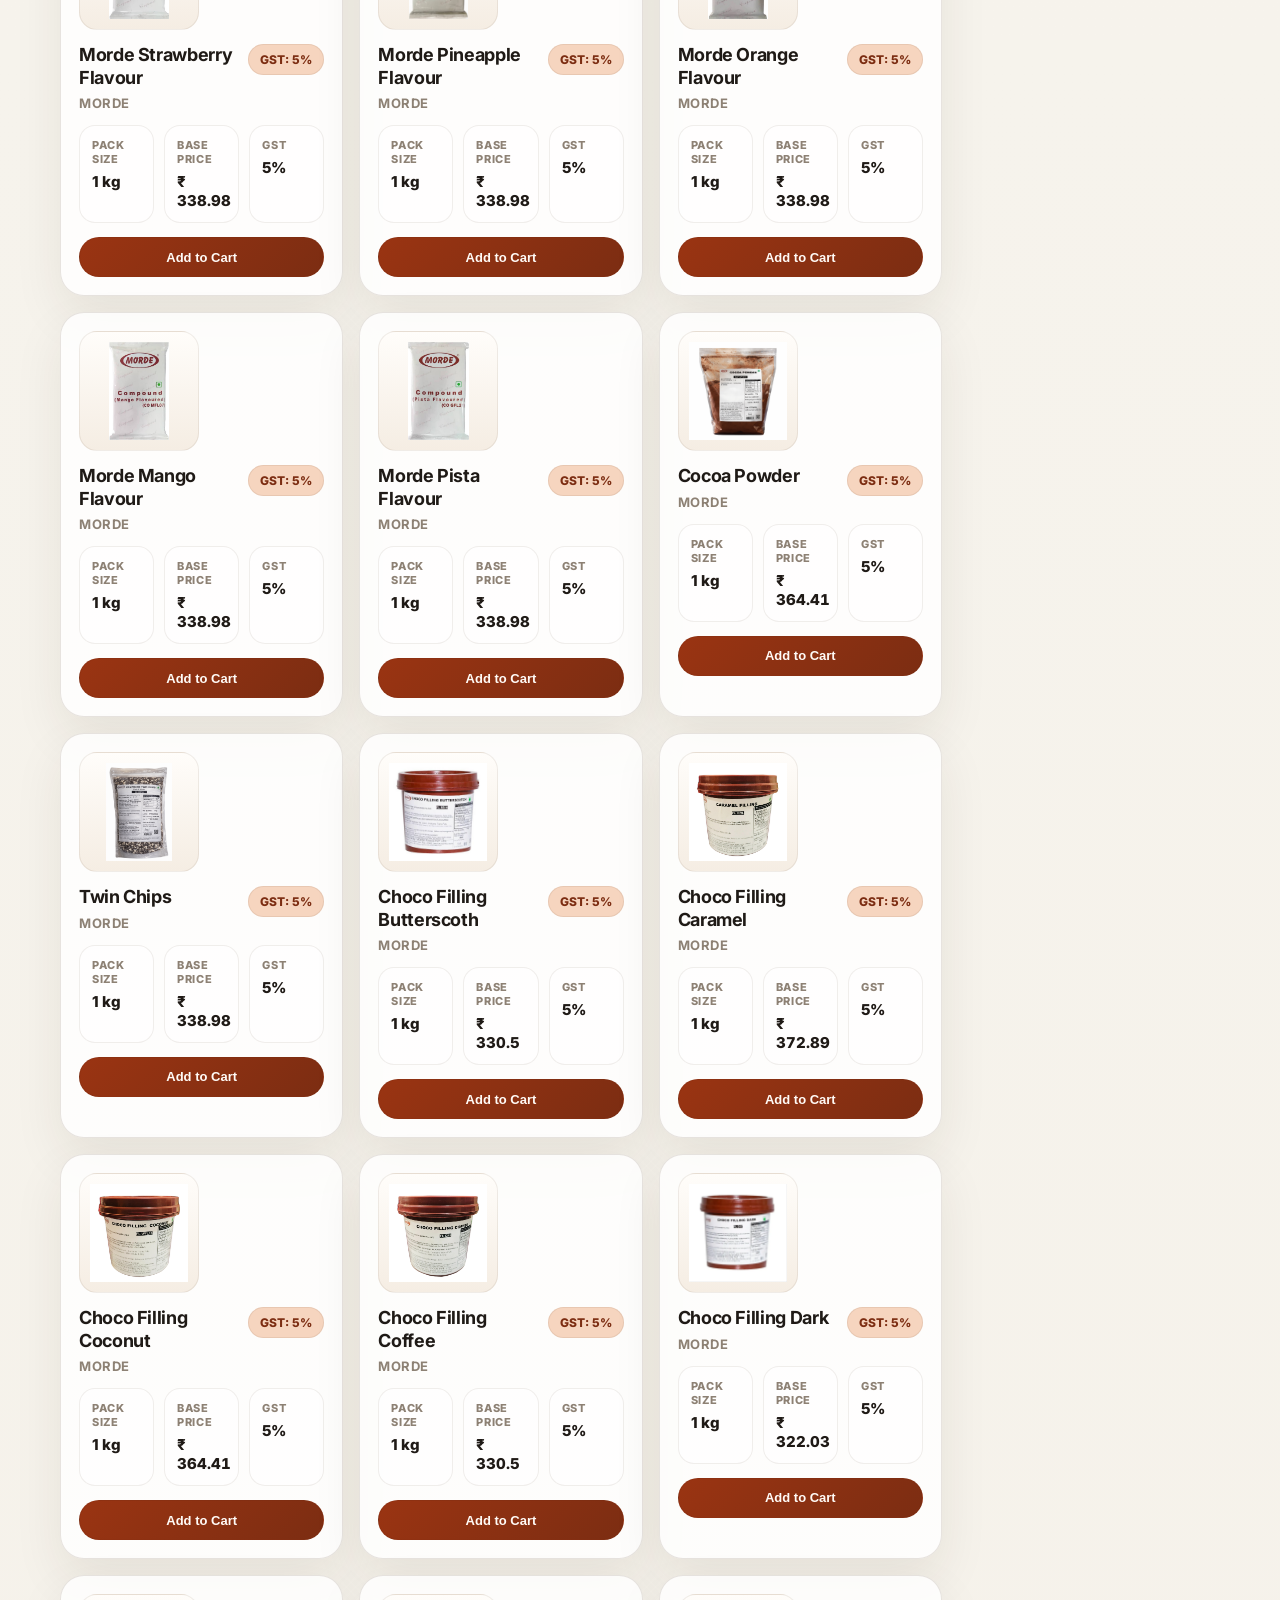
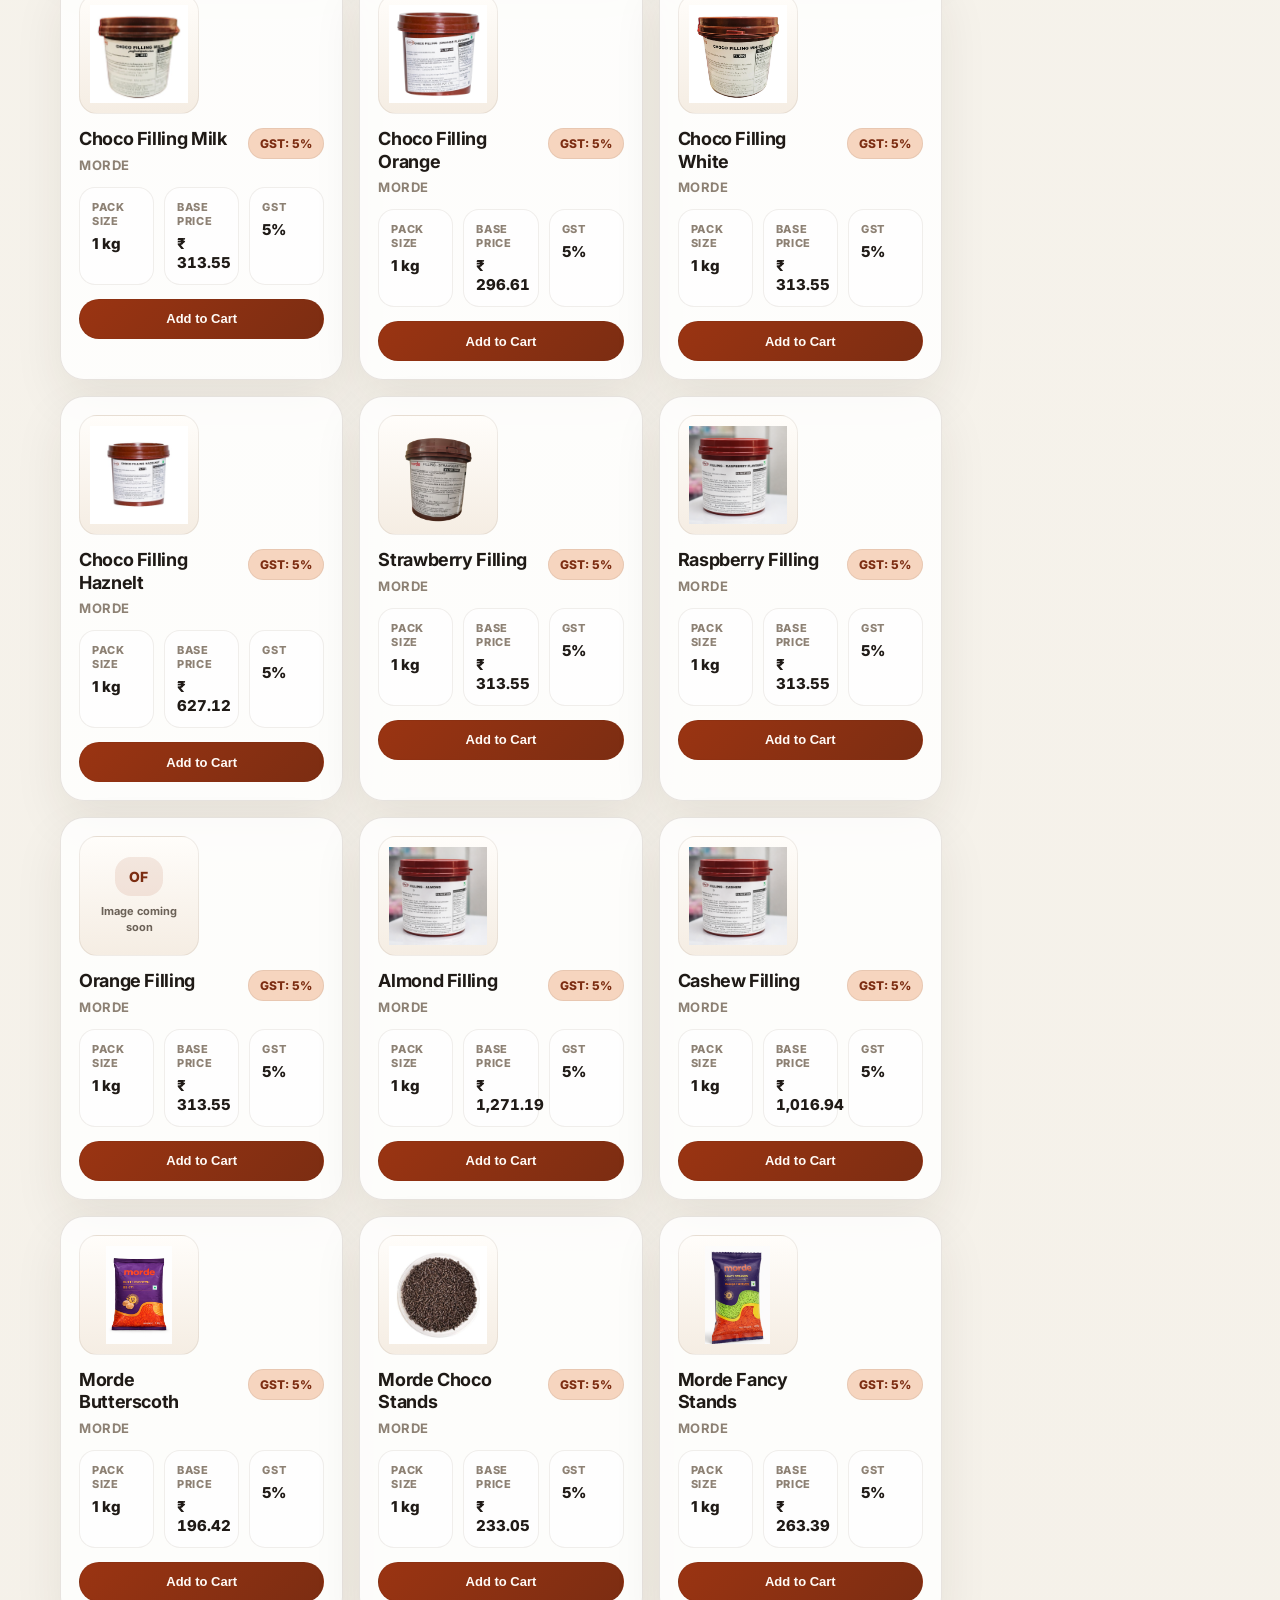
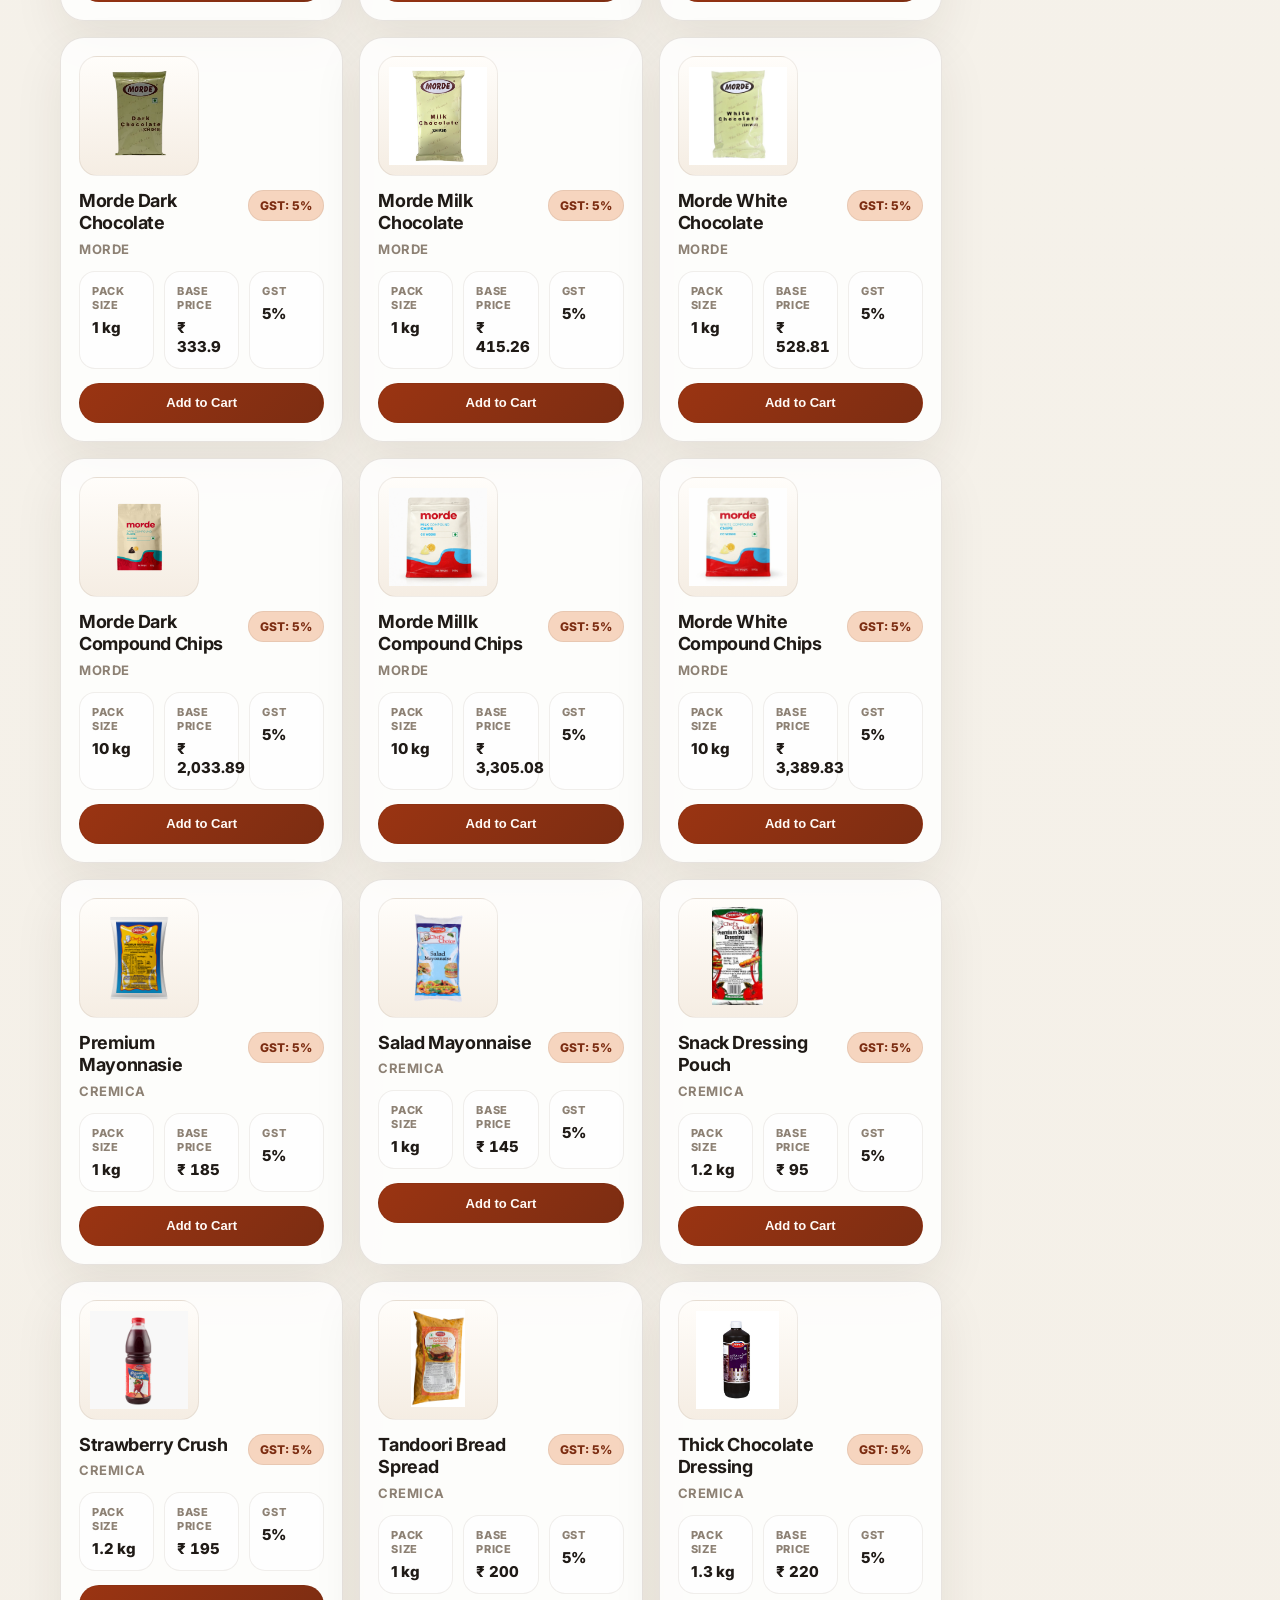
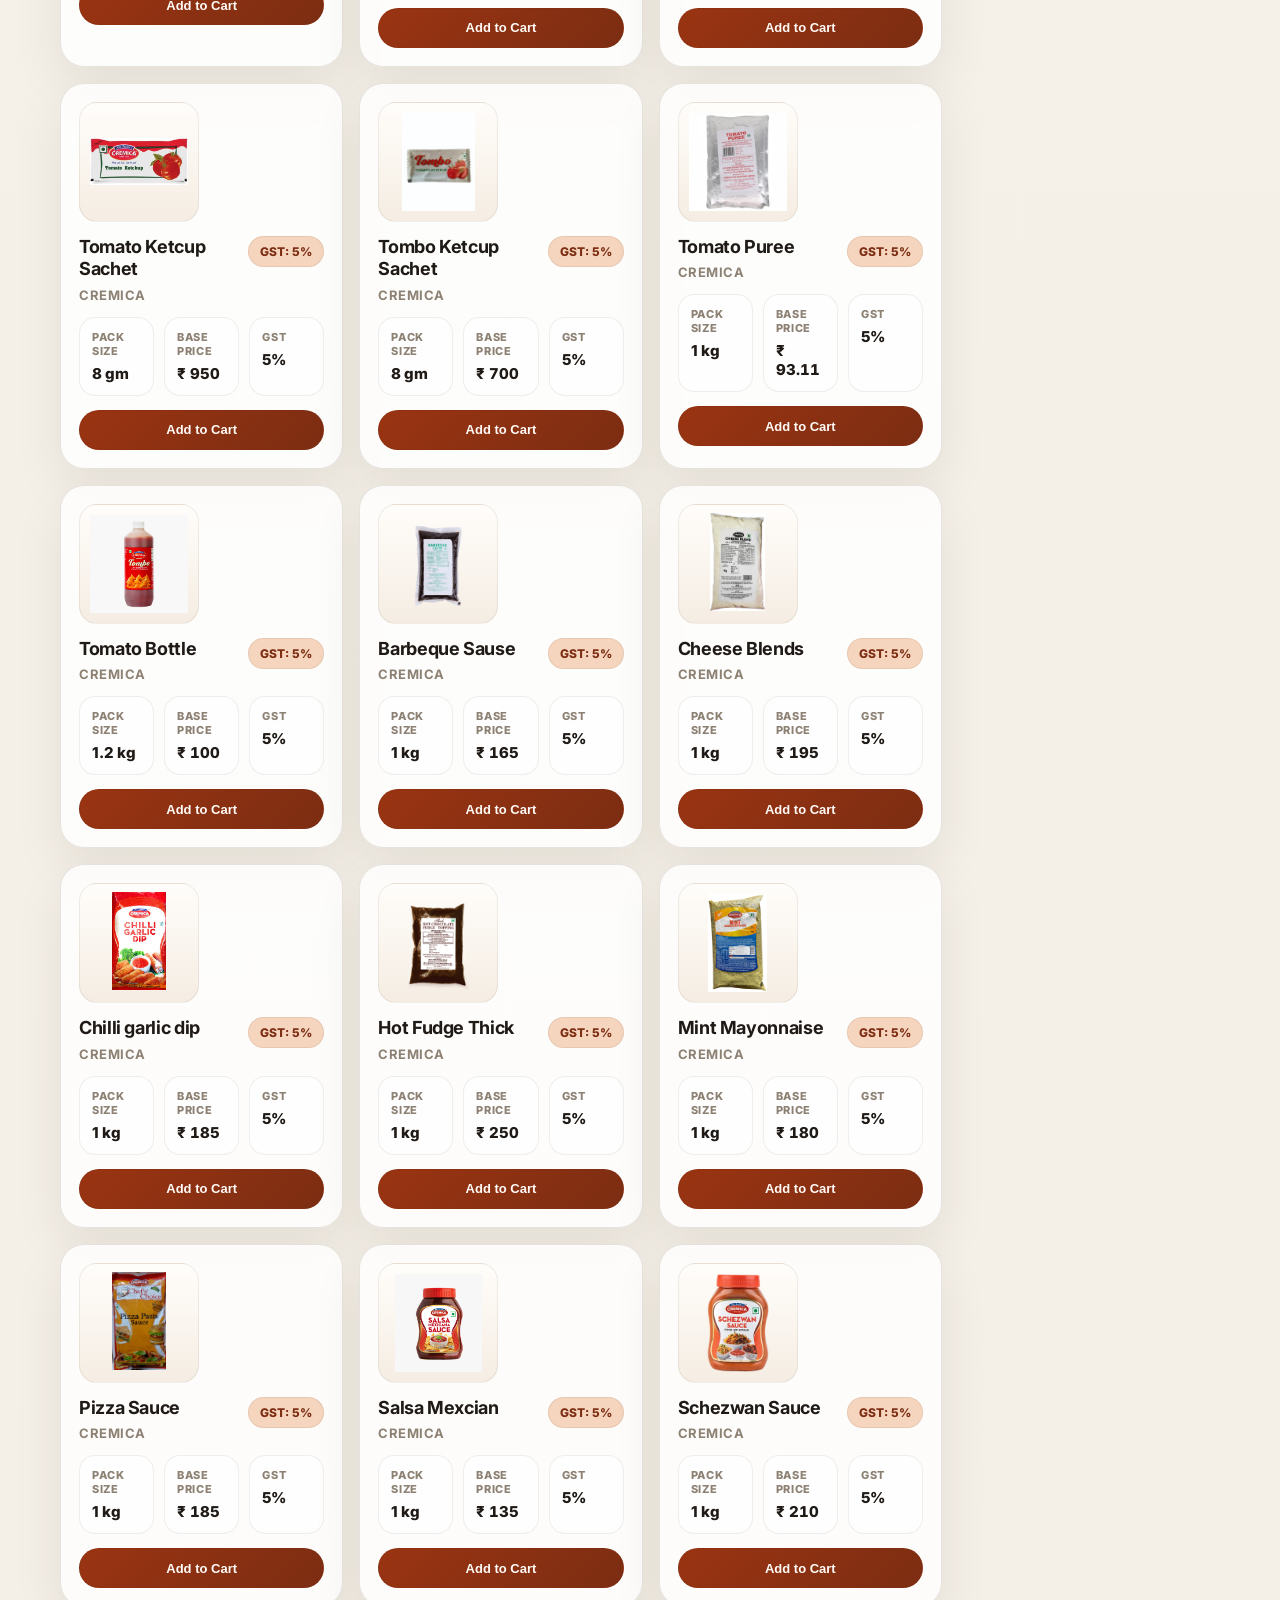
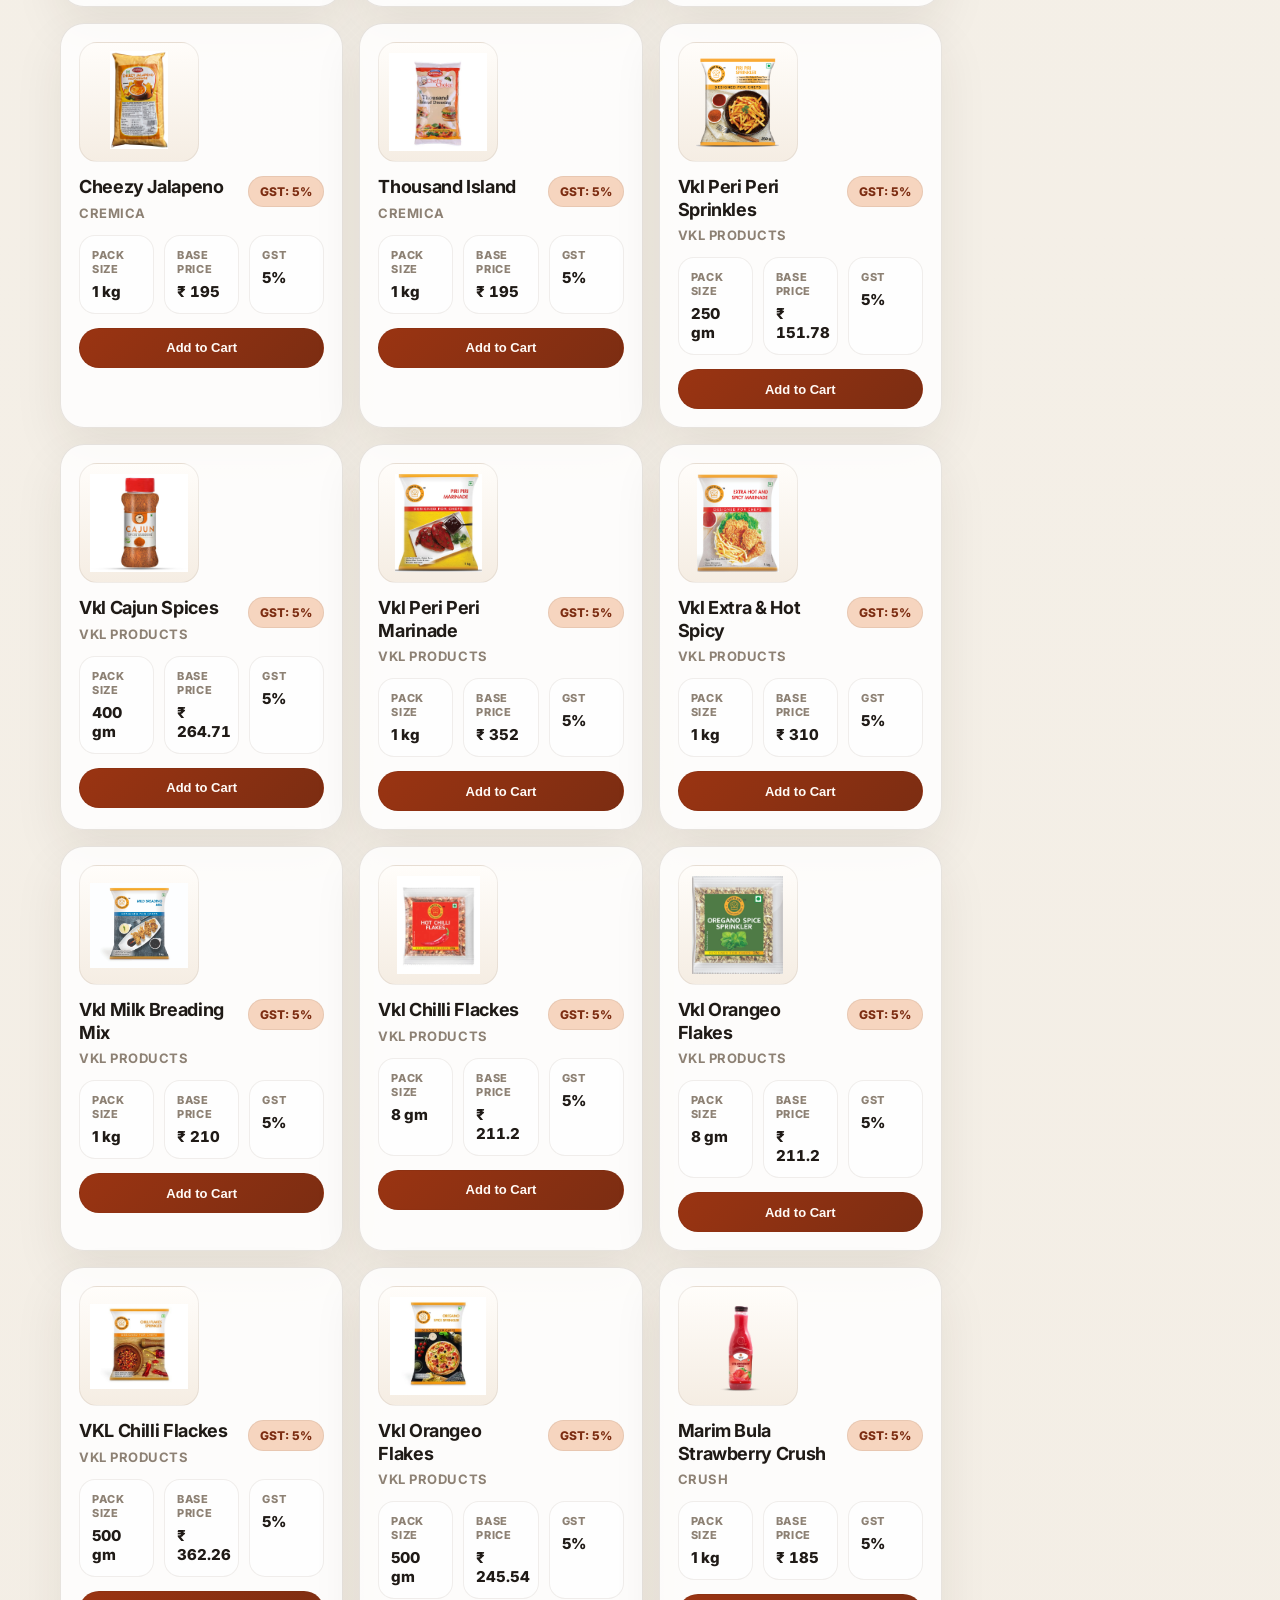
==== commit 1d72b5a7: "Adjust cart actions layout" ====
--- a/index.html
+++ b/index.html
@@ -116,7 +116,6 @@
                   <div class="section-kicker">Cart</div>
                   <h3 id="cartTitle">Selected products</h3>
                 </div>
-                <button id="cartClearBtn" class="btn small ghost" type="button">Clear cart</button>
               </div>
 
               <div id="cartMeta" class="cart-meta" aria-live="polite">0 items</div>
@@ -137,6 +136,10 @@
                   <strong id="cartSubtotal">₹ 0</strong>
                 </div>
               </div>
+
+              <button id="cartClearBtn" class="btn small ghost cart-clear-btn" type="button">
+                Clear cart
+              </button>
             </aside>
           </div>
 
--- a/assets/styles.css
+++ b/assets/styles.css
@@ -510,6 +510,10 @@
 .cart-summary-row strong{
   color: var(--text);
 }
+.cart-clear-btn{
+  width: 100%;
+  margin-top: 10px;
+}
 
 .card{
   grid-column: span 12;
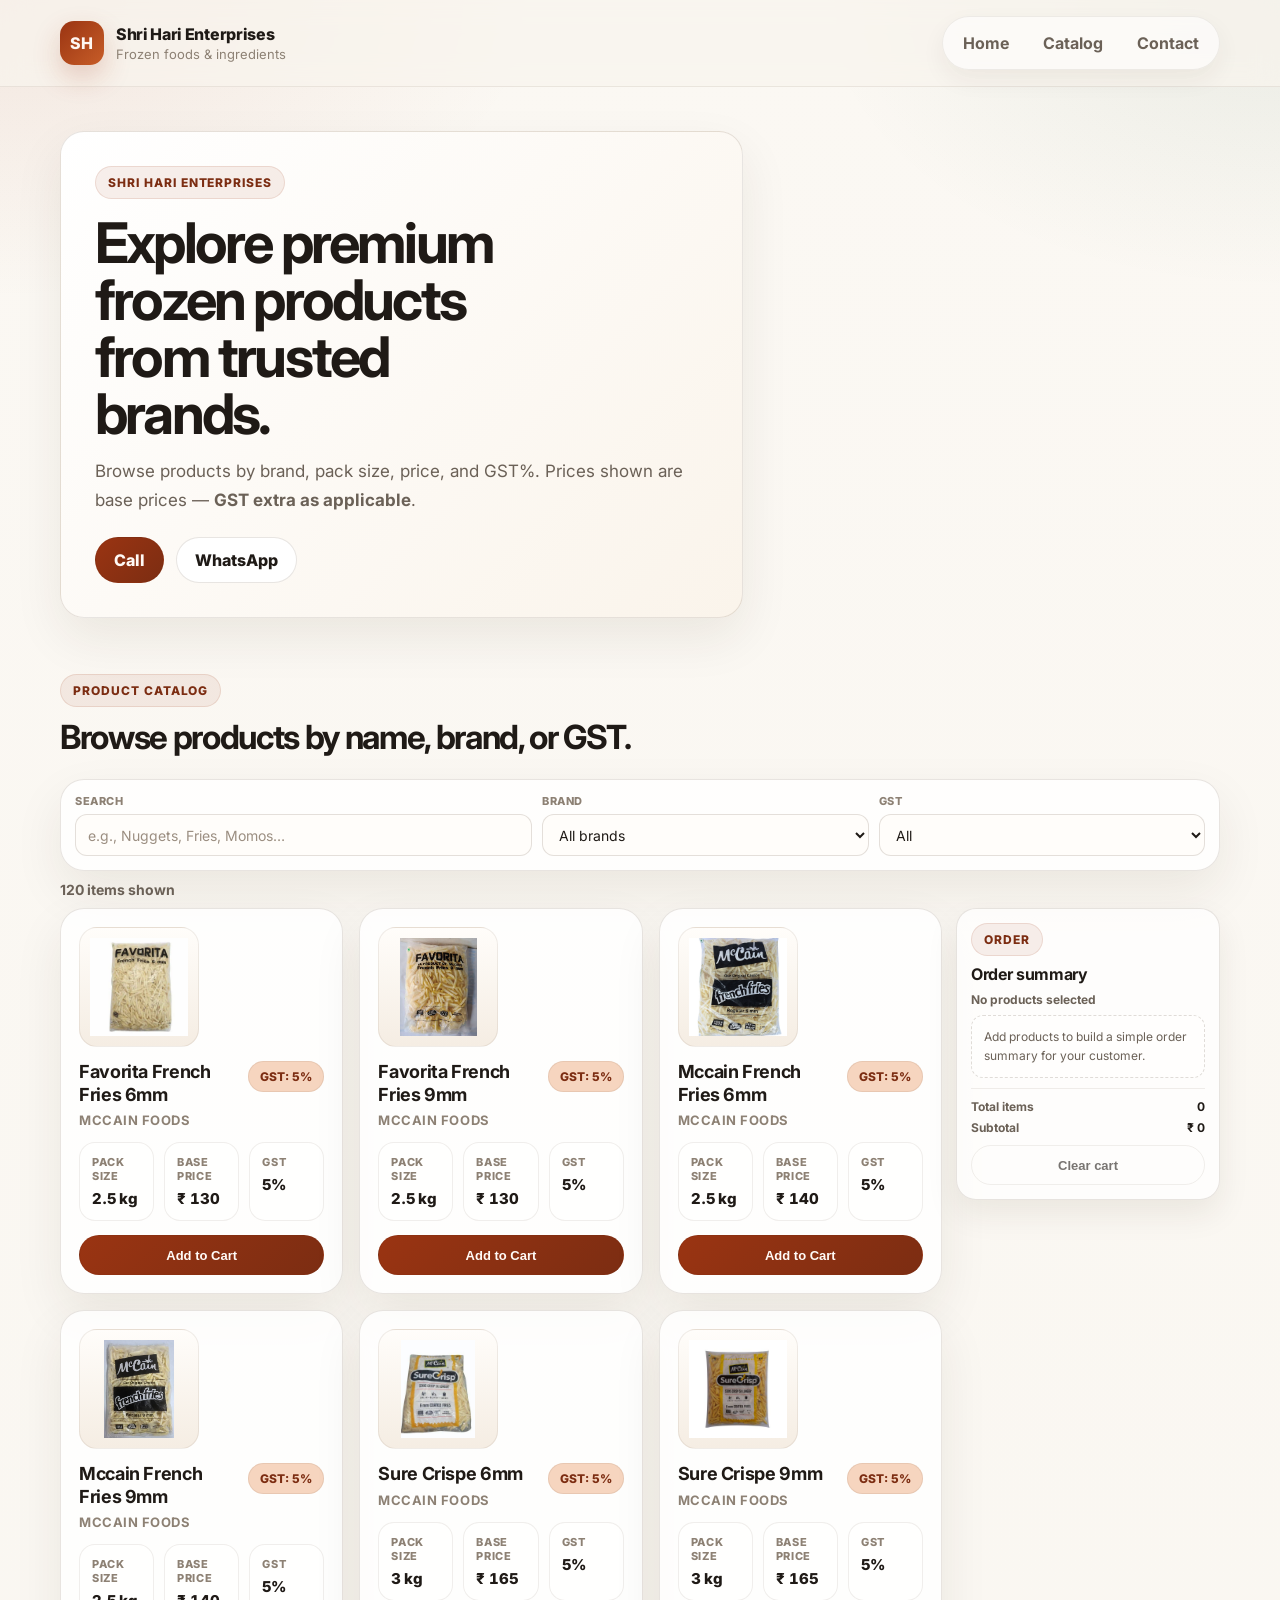
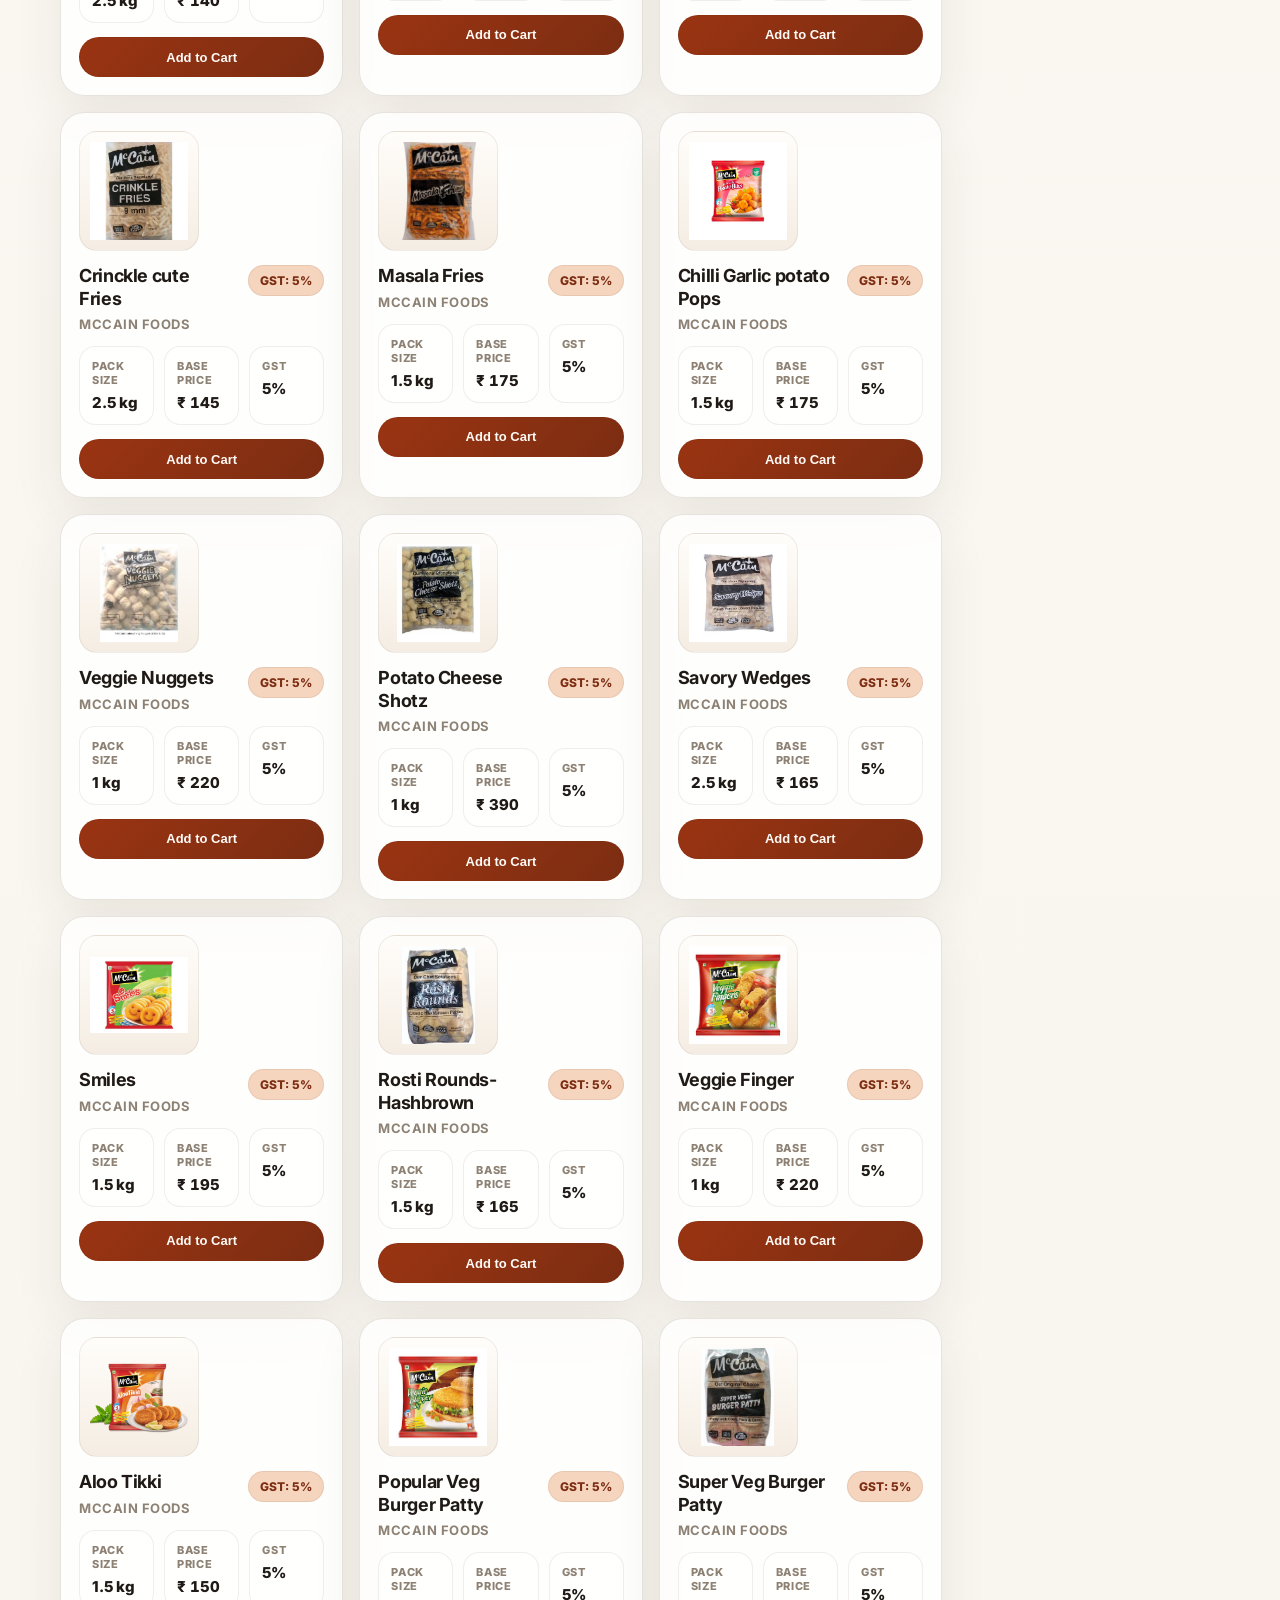
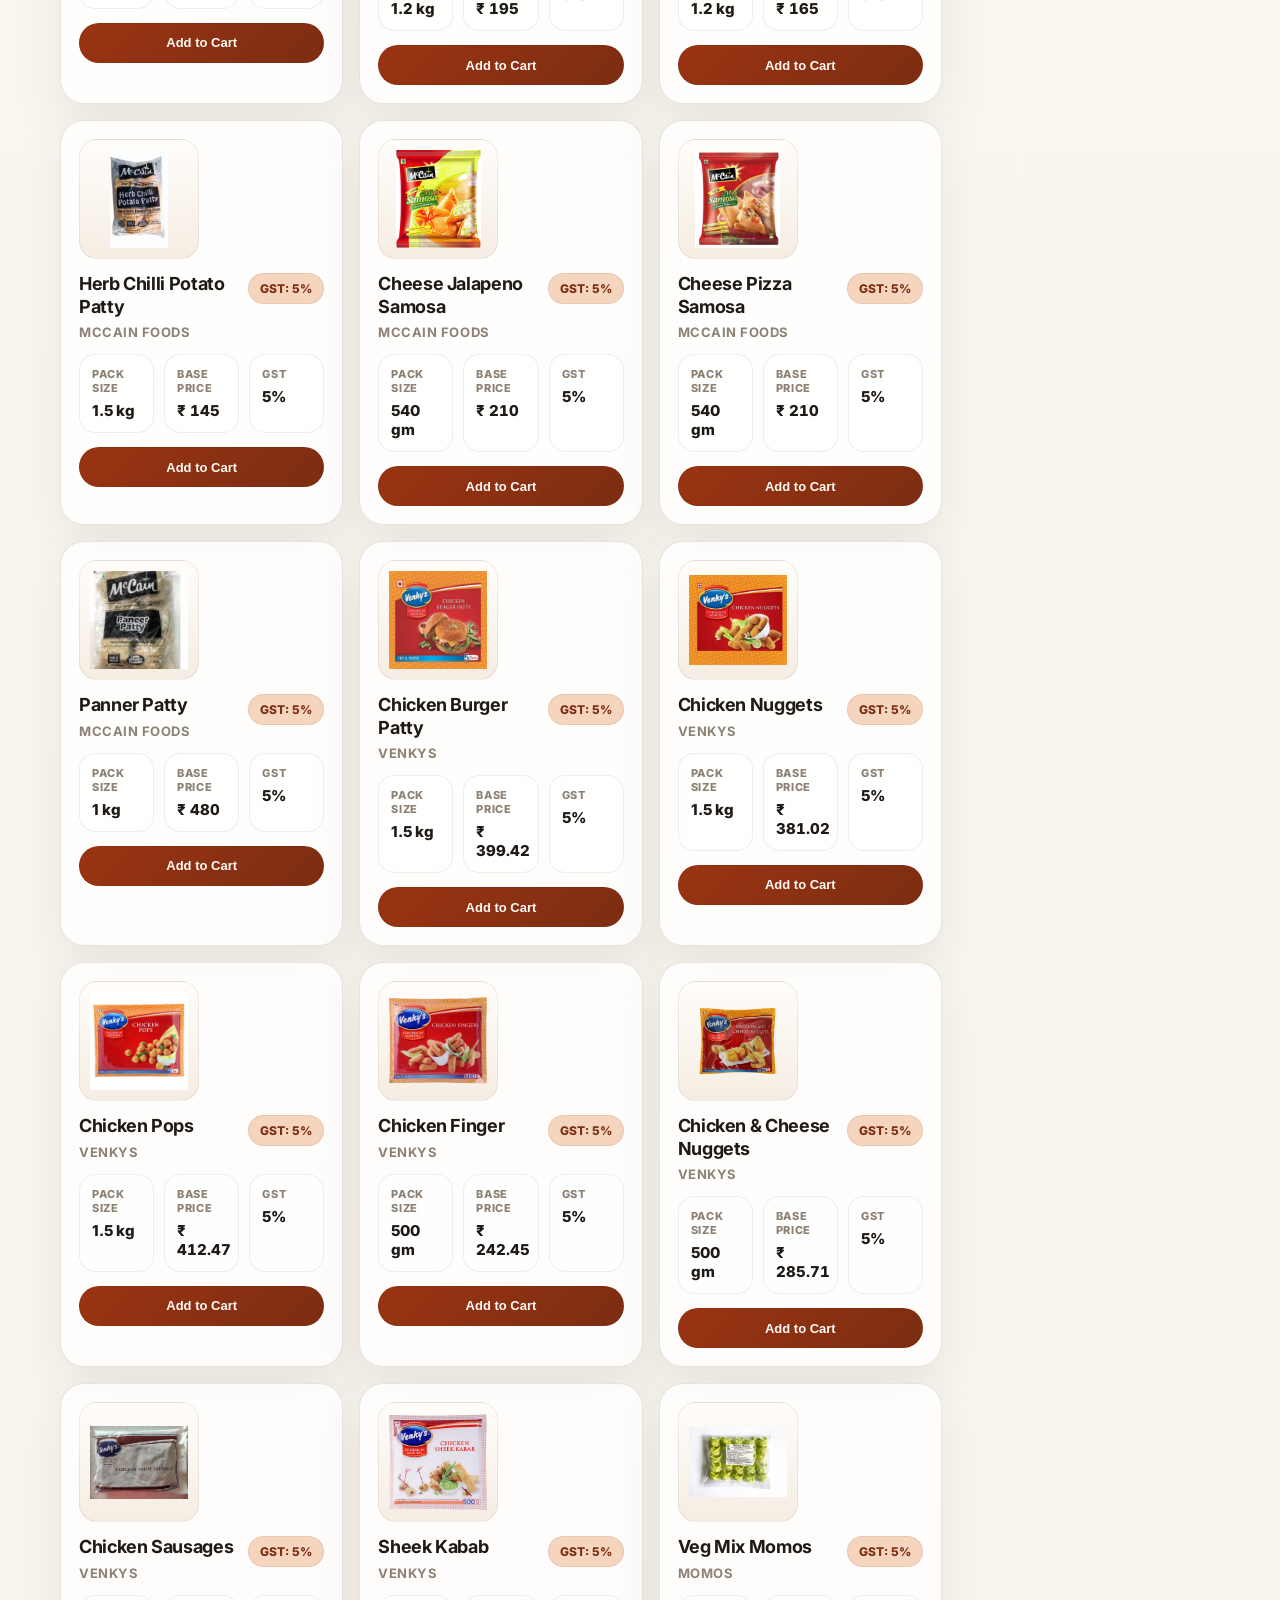
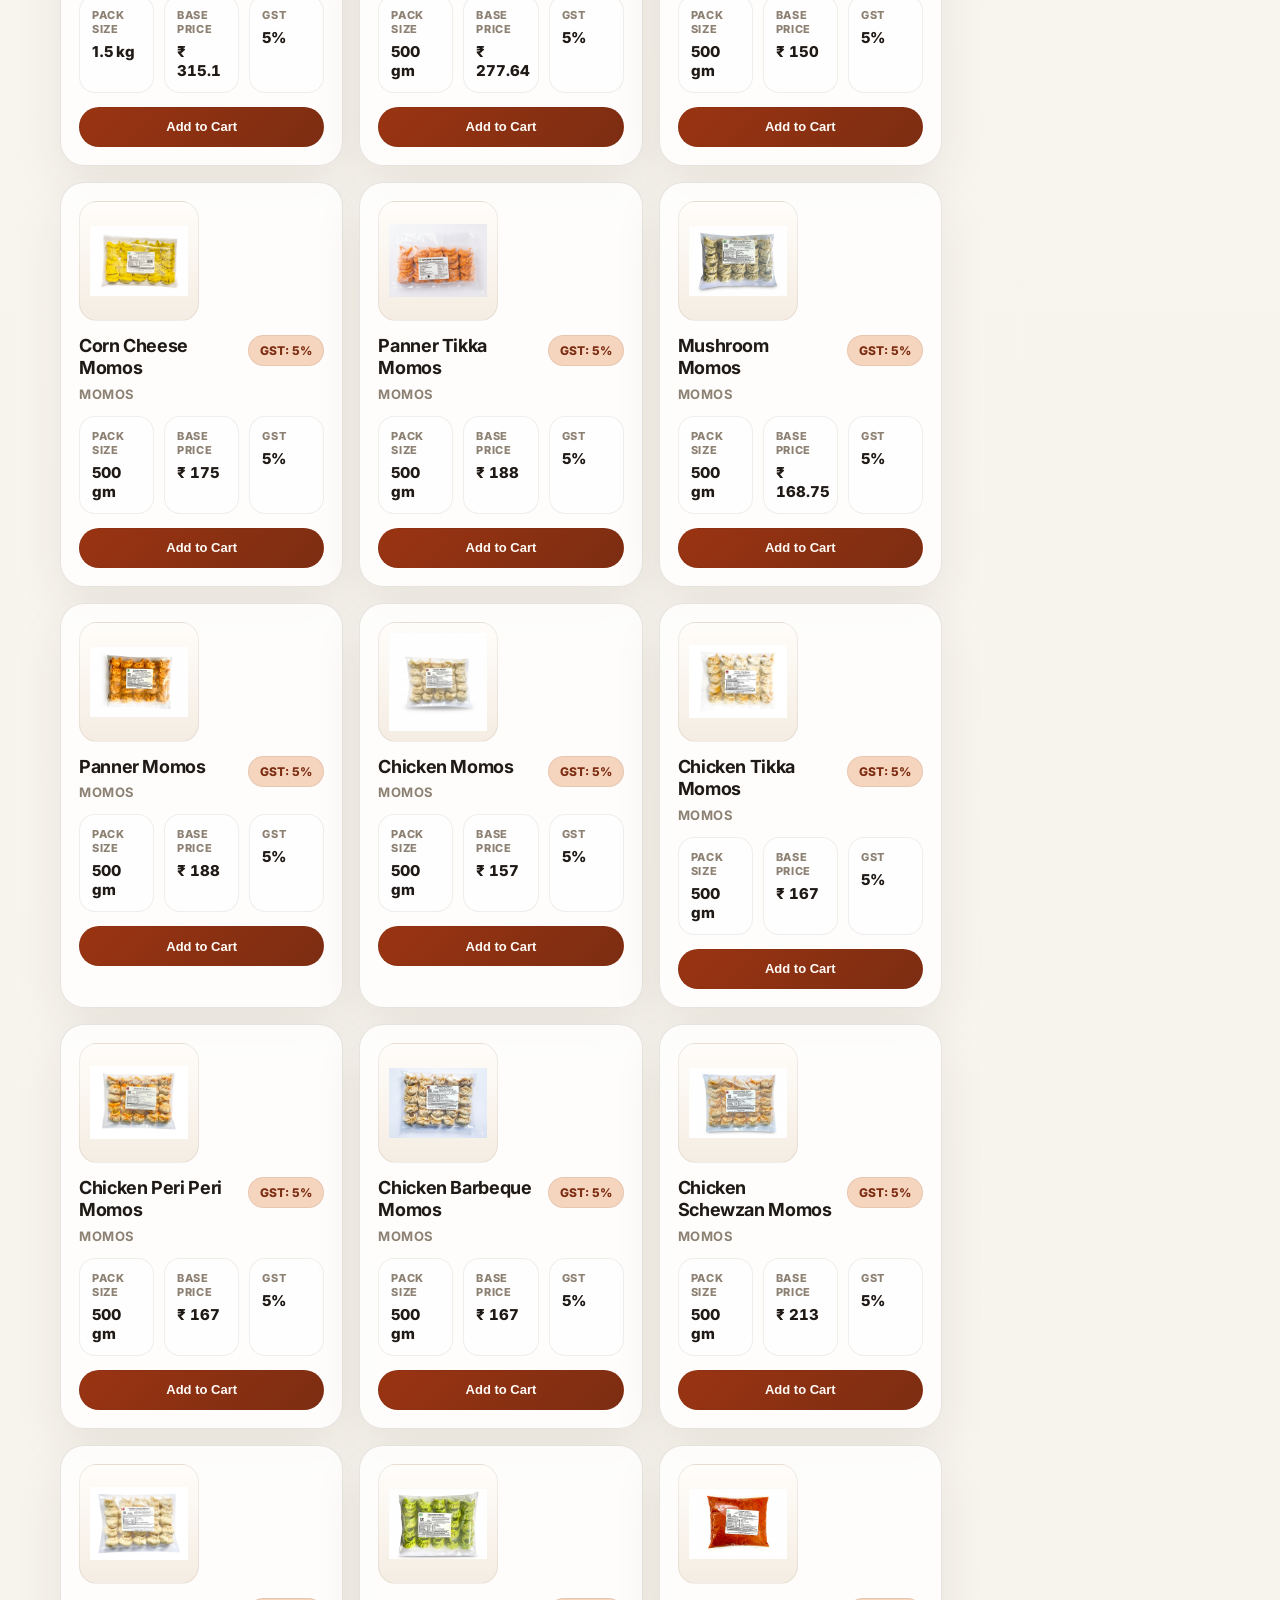
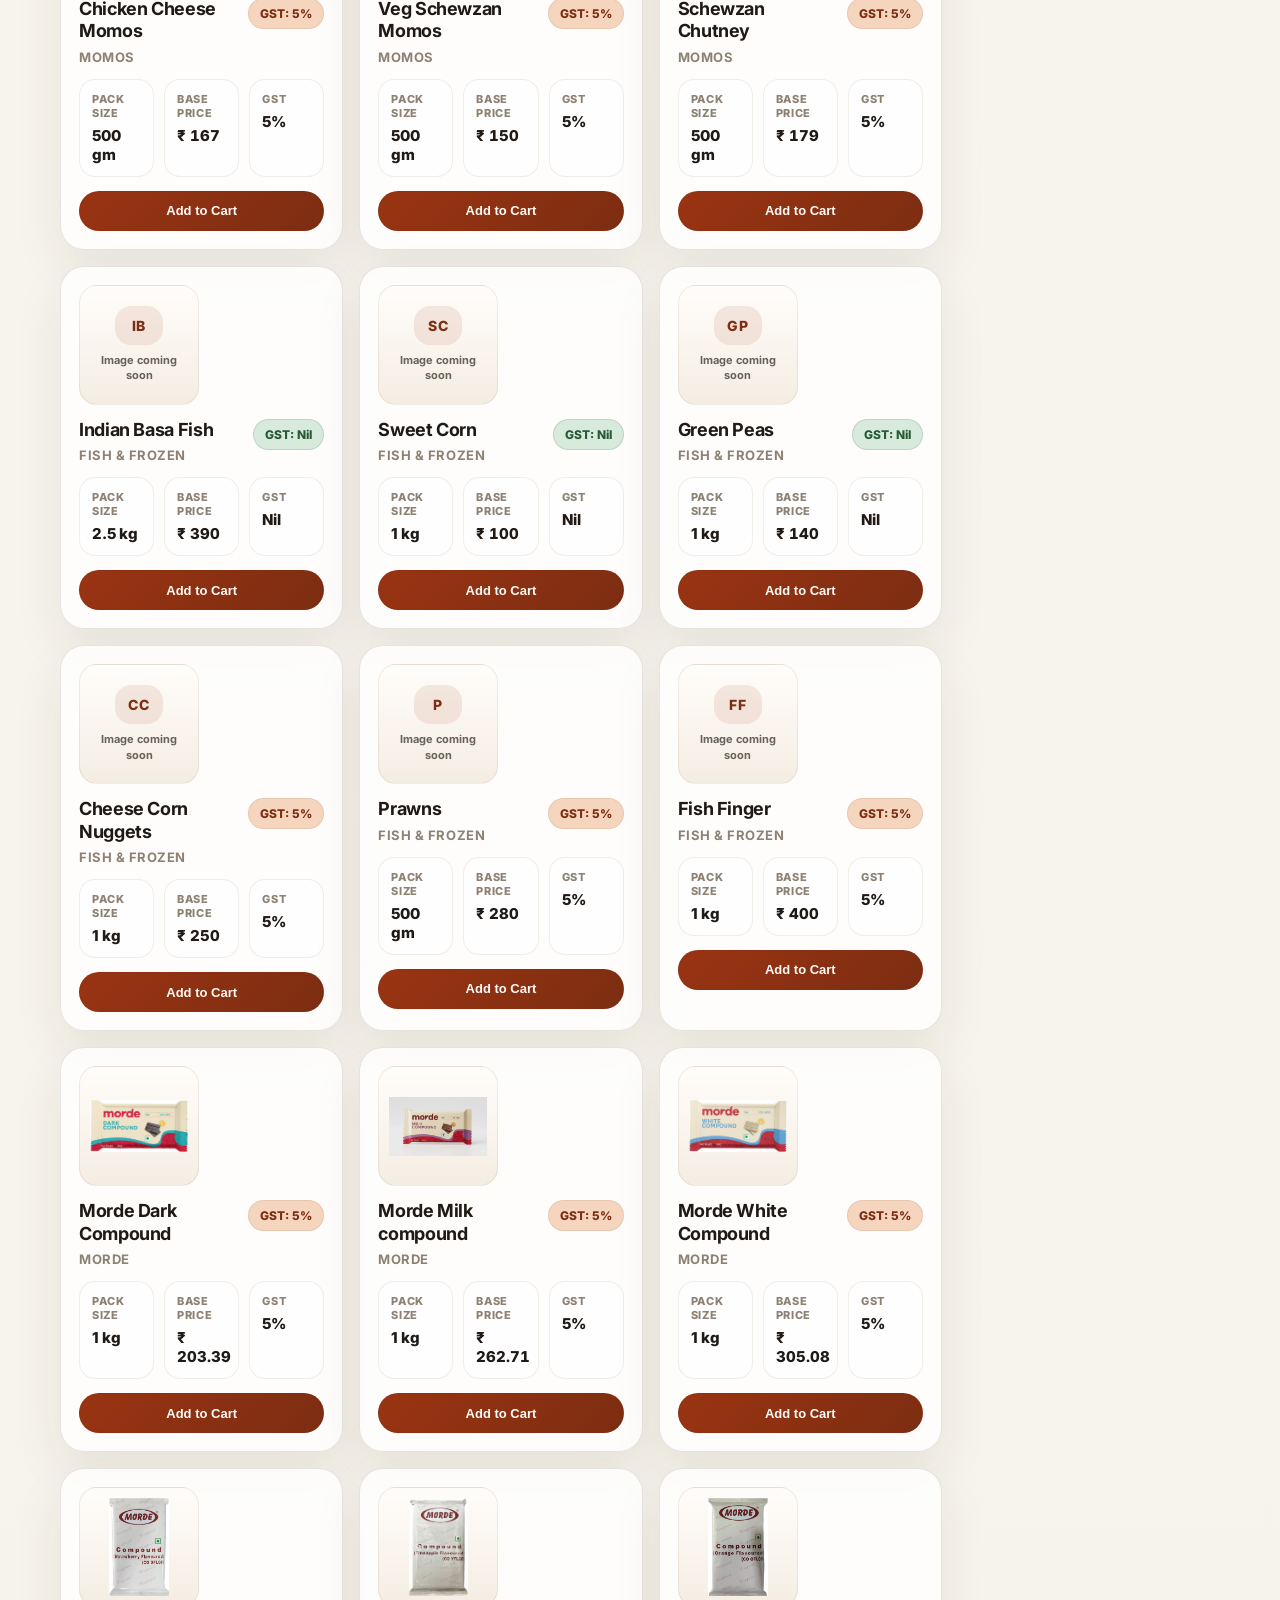
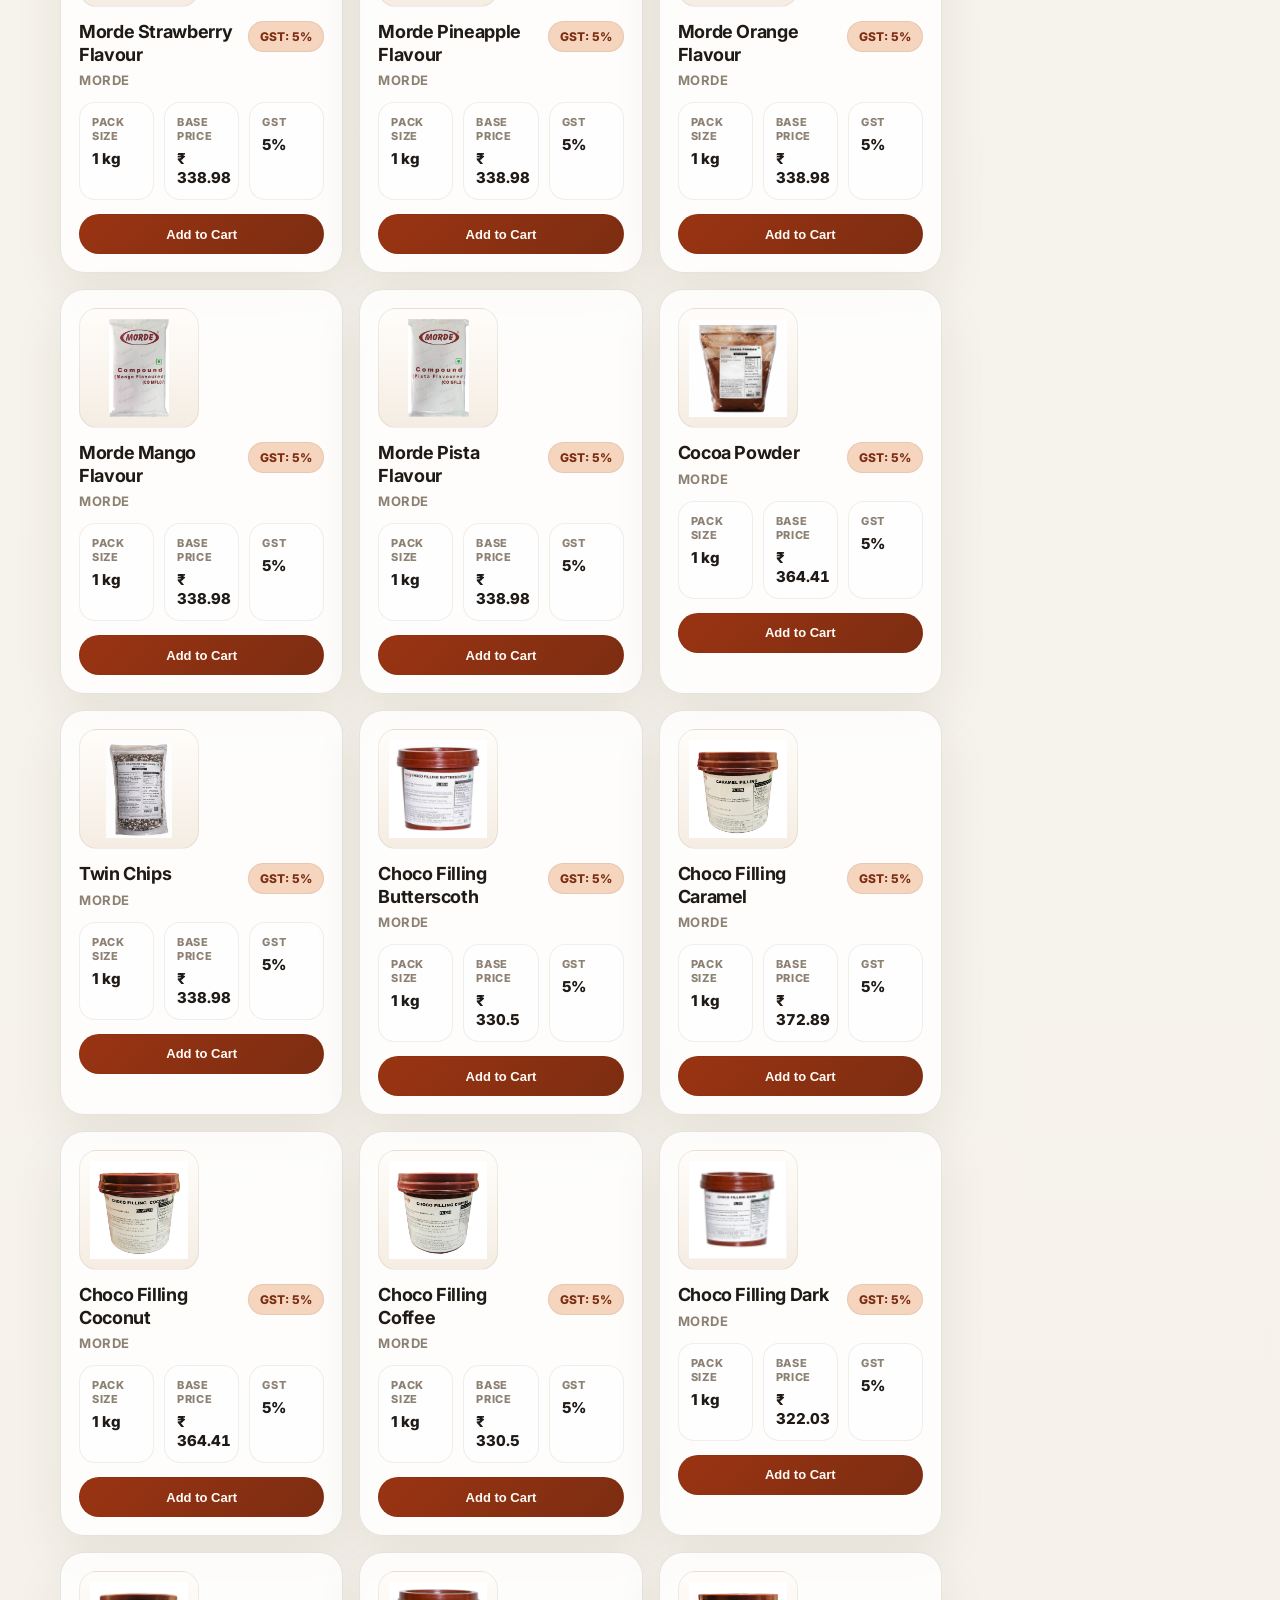
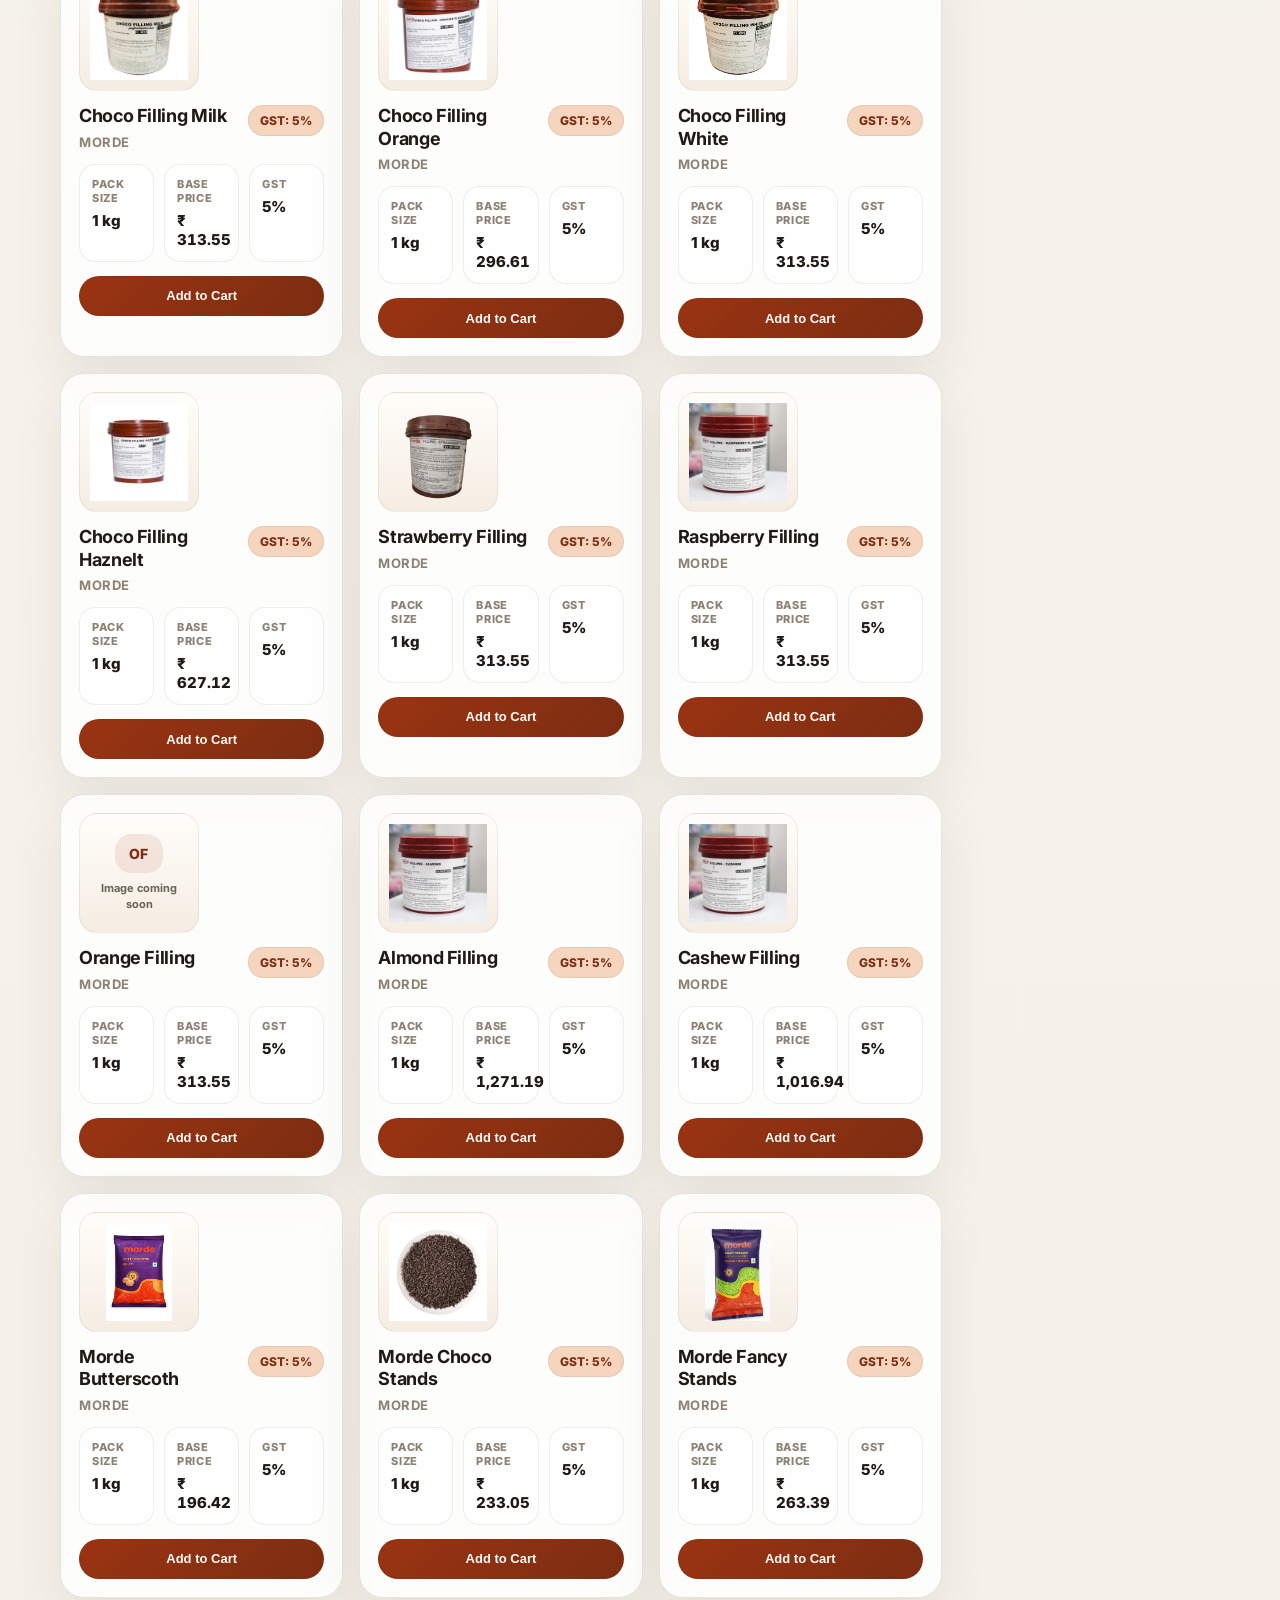
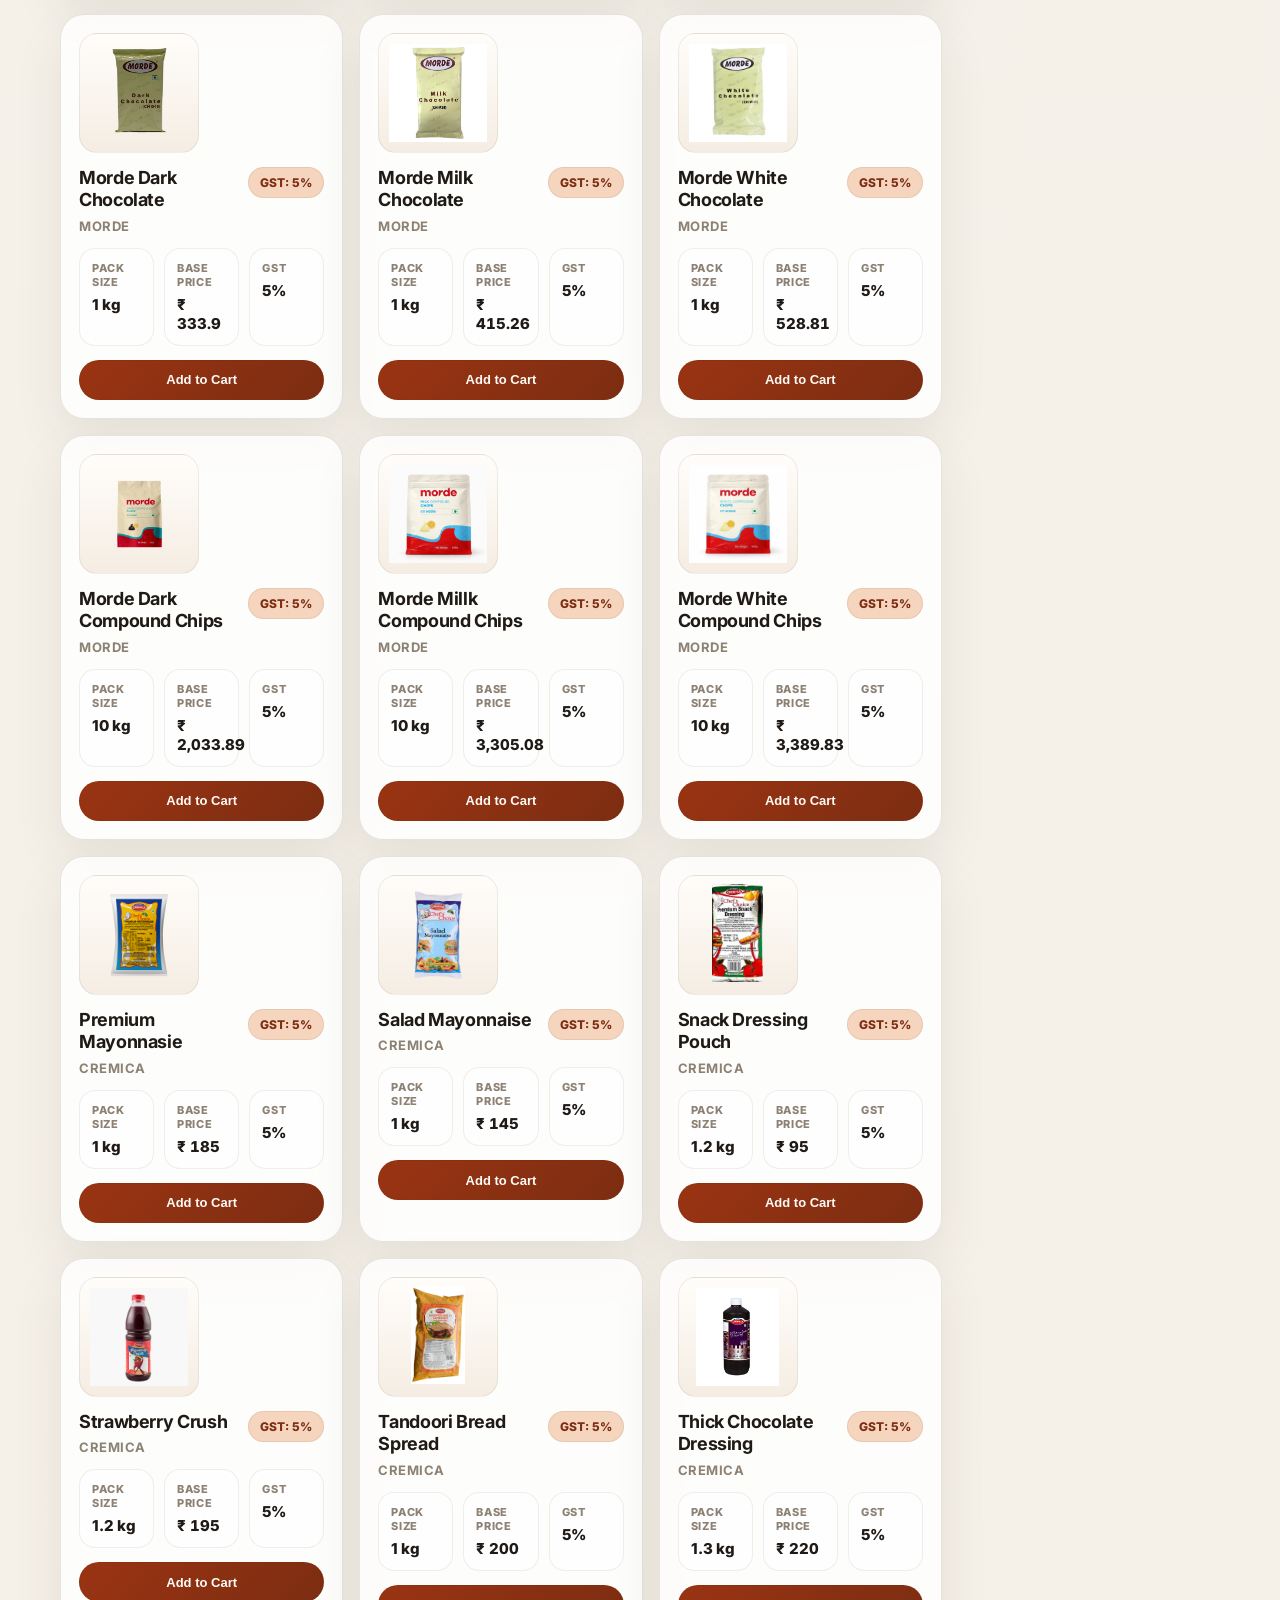
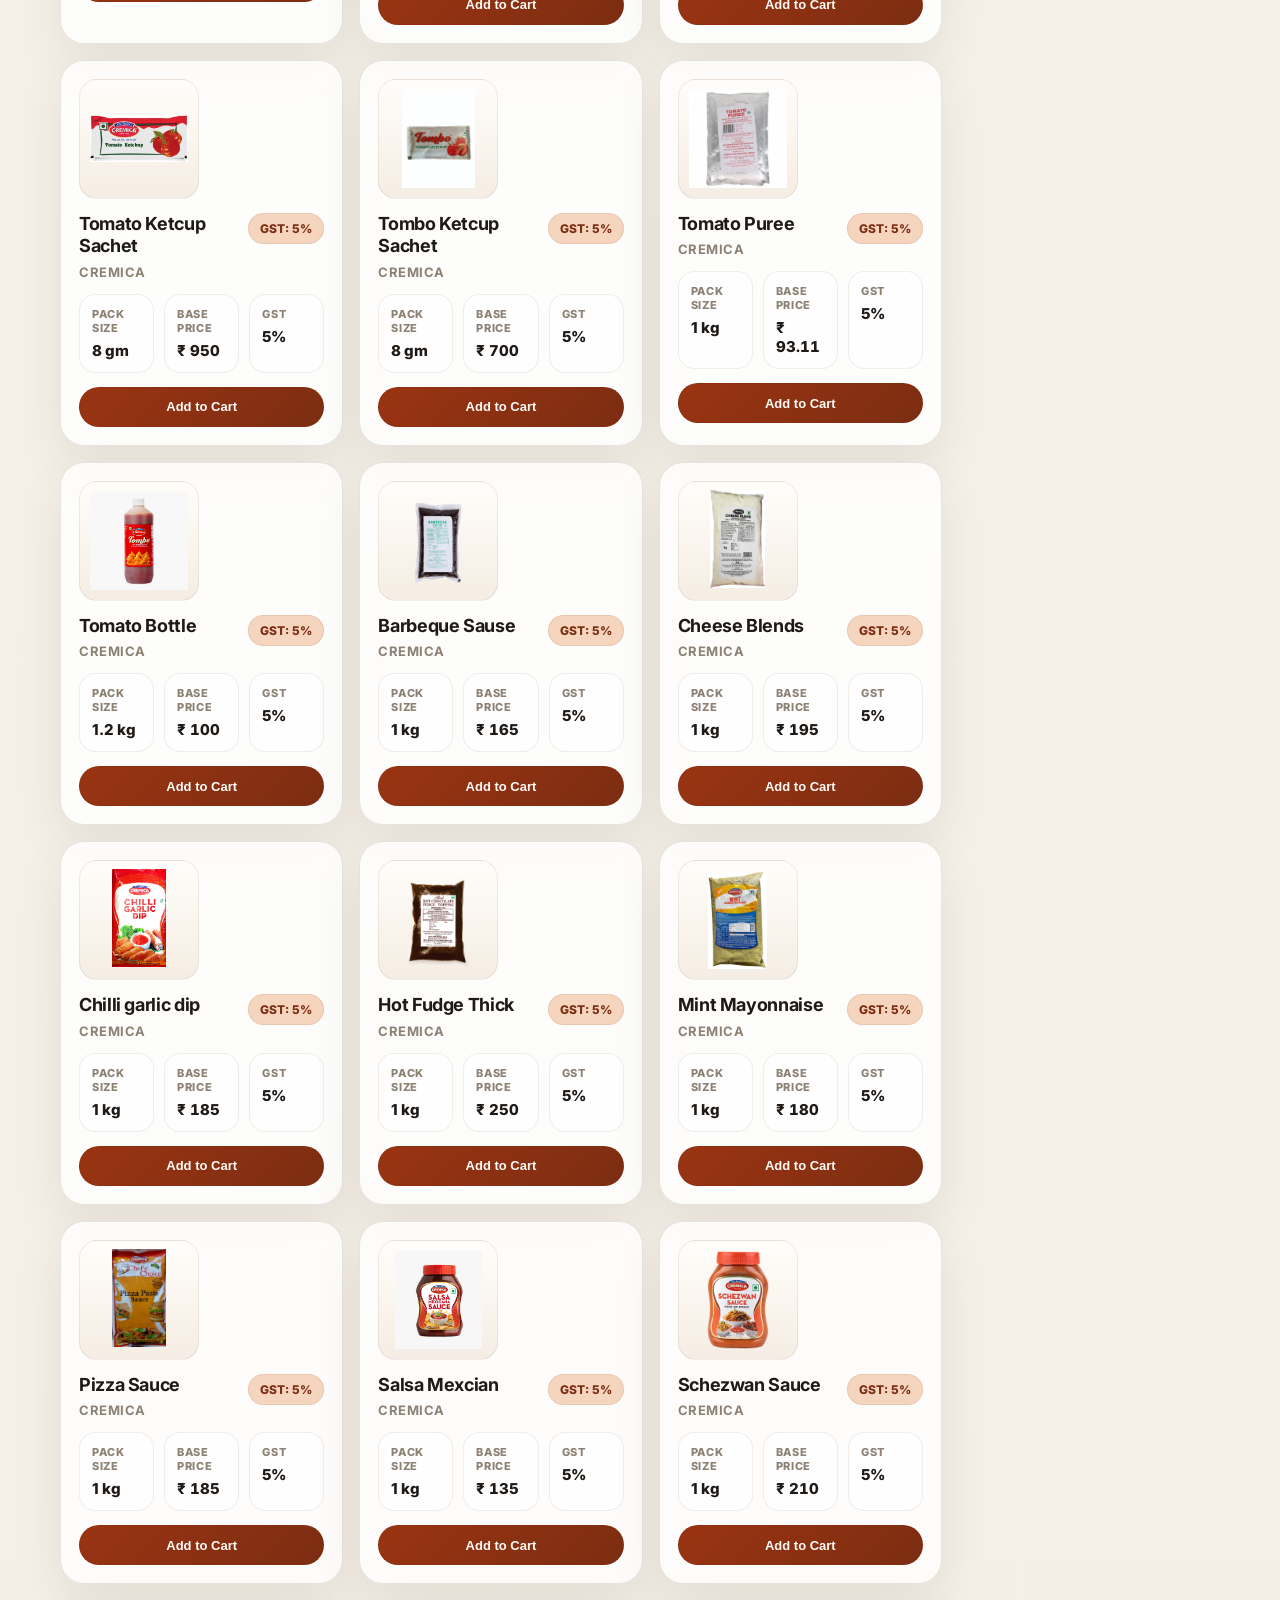
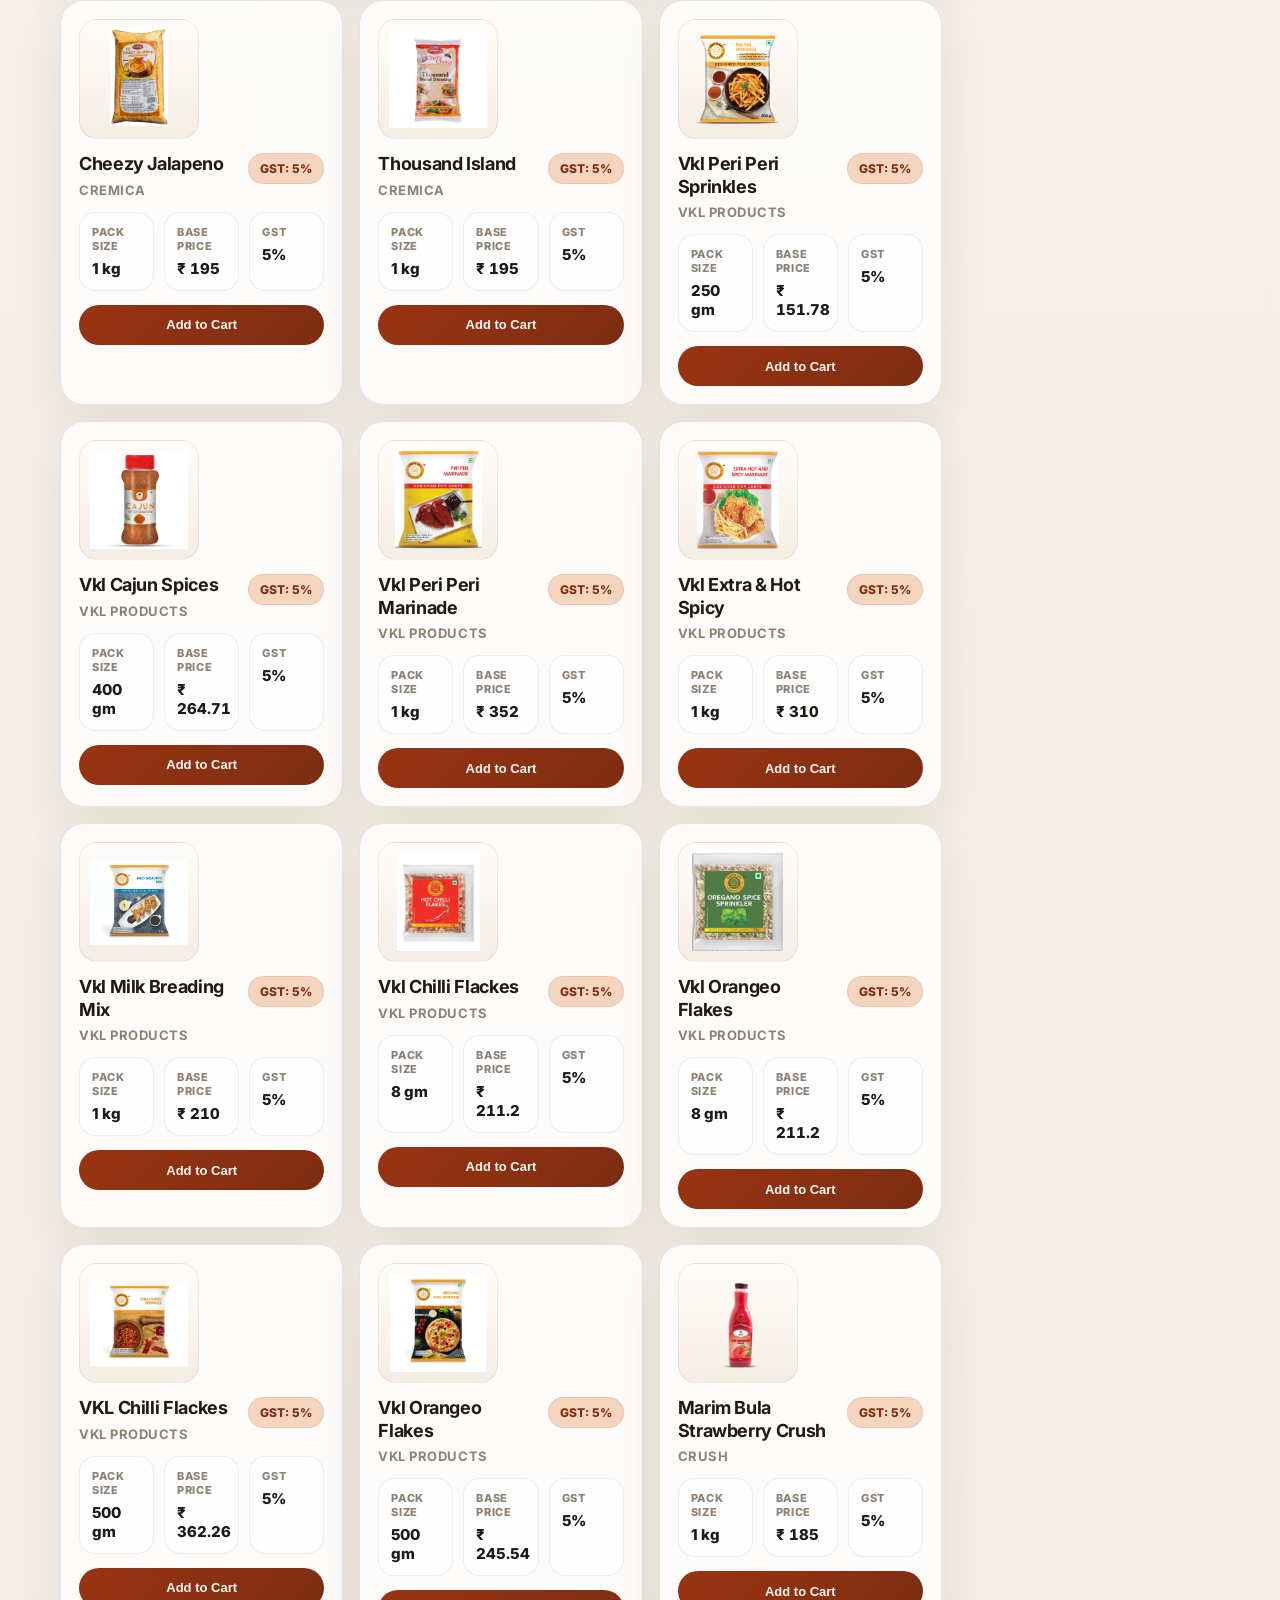
==== commit ae913a41: "Polish catalog actions and order summary" ====
--- a/index.html
+++ b/index.html
@@ -104,7 +104,7 @@
 
           <div class="catalog-bar">
             <div id="resultsMeta" class="results-meta" aria-live="polite"></div>
-            <button id="clearBtn" class="btn small ghost" type="button">Clear</button>
+            <button id="clearBtn" class="filter-reset-btn" type="button" hidden>Reset filters</button>
           </div>
 
           <div class="catalog-layout">
@@ -113,8 +113,8 @@
             <aside class="cart-panel" aria-labelledby="cartTitle">
               <div class="cart-head">
                 <div>
-                  <div class="section-kicker">Cart</div>
-                  <h3 id="cartTitle">Selected products</h3>
+                  <div class="section-kicker">Order</div>
+                  <h3 id="cartTitle">Order summary</h3>
                 </div>
               </div>
 
@@ -123,7 +123,7 @@
               <div id="cartItems" class="cart-items"></div>
 
               <div id="cartEmpty" class="cart-empty">
-                Add products to your cart to start an order.
+                Add products to build a simple order summary for your customer.
               </div>
 
               <div class="cart-summary">
--- a/assets/styles.css
+++ b/assets/styles.css
@@ -374,6 +374,19 @@
   font-size: 14px;
   font-weight: 700;
 }
+.filter-reset-btn{
+  border: 0;
+  background: transparent;
+  color: var(--brand-strong);
+  padding: 0;
+  font: inherit;
+  font-size: 13px;
+  font-weight: 800;
+  cursor: pointer;
+}
+.filter-reset-btn:hover{
+  text-decoration: underline;
+}
 
 .grid{
   display: grid;
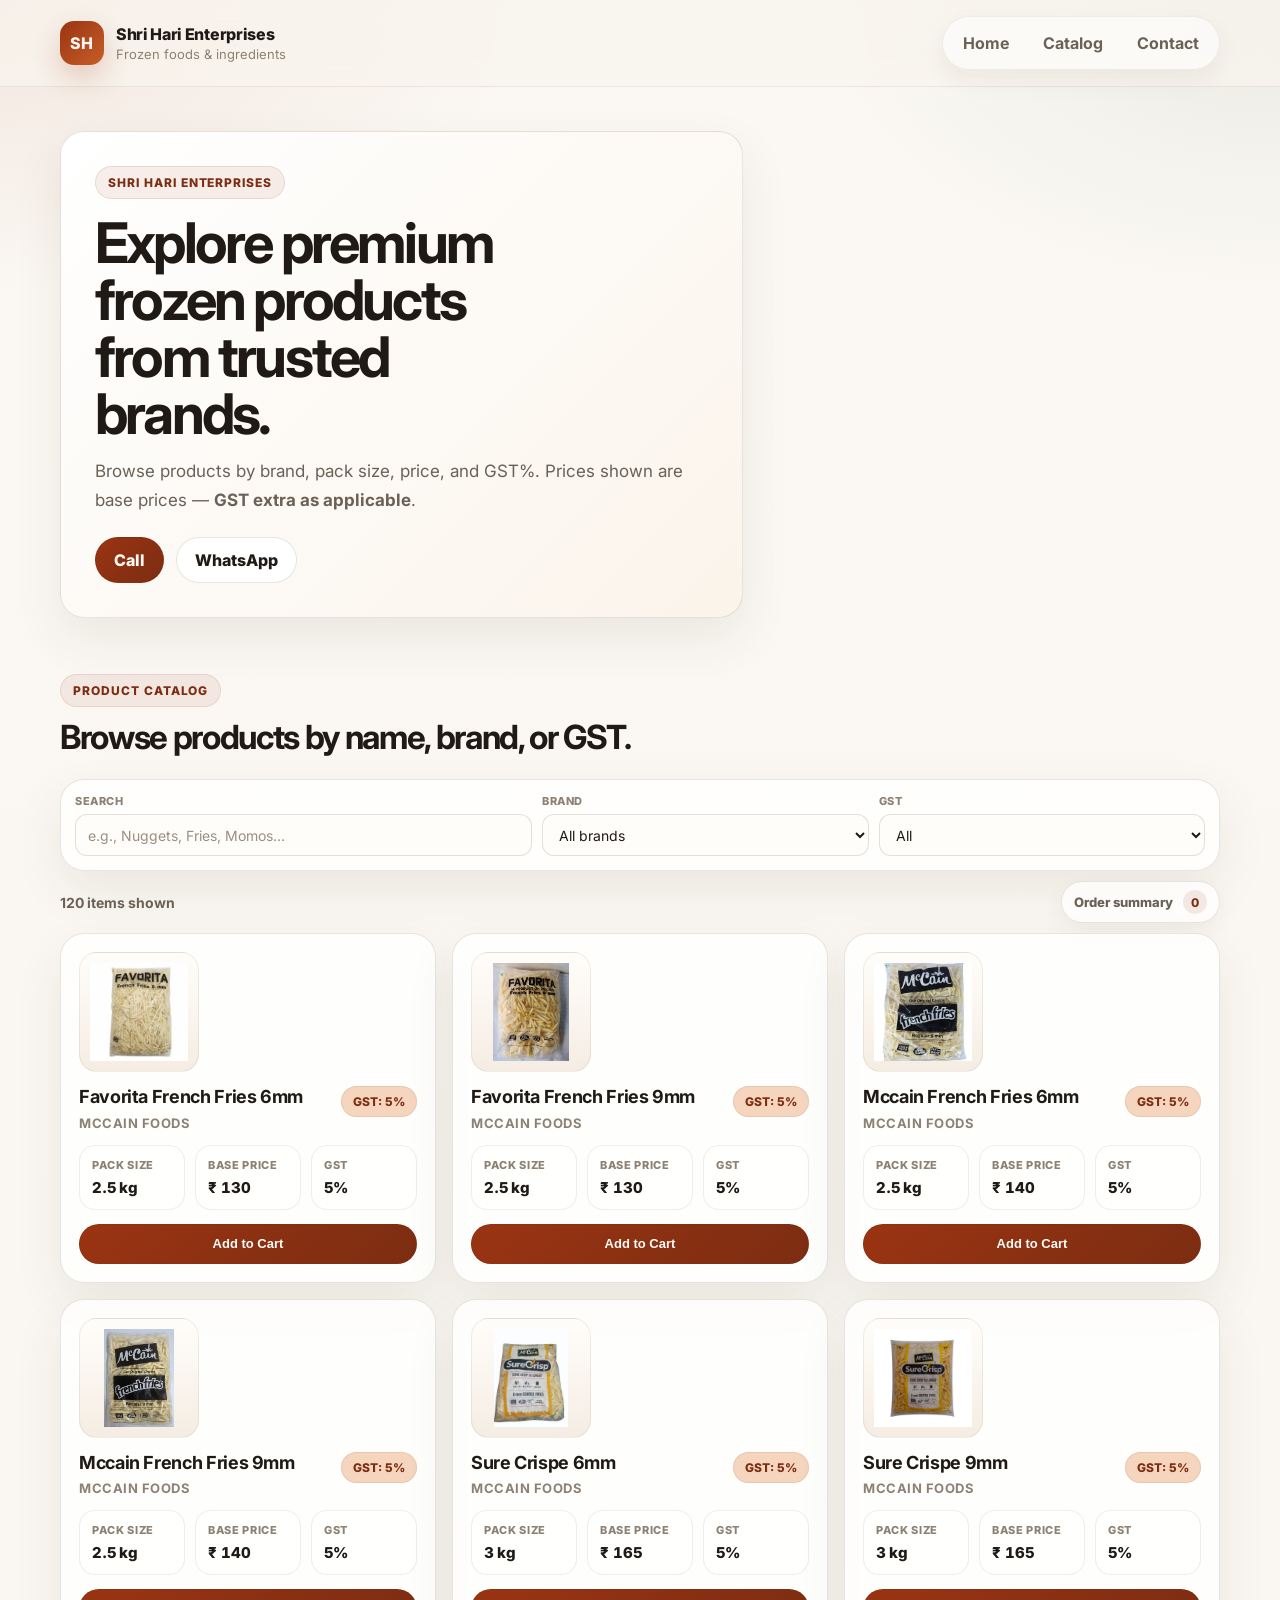
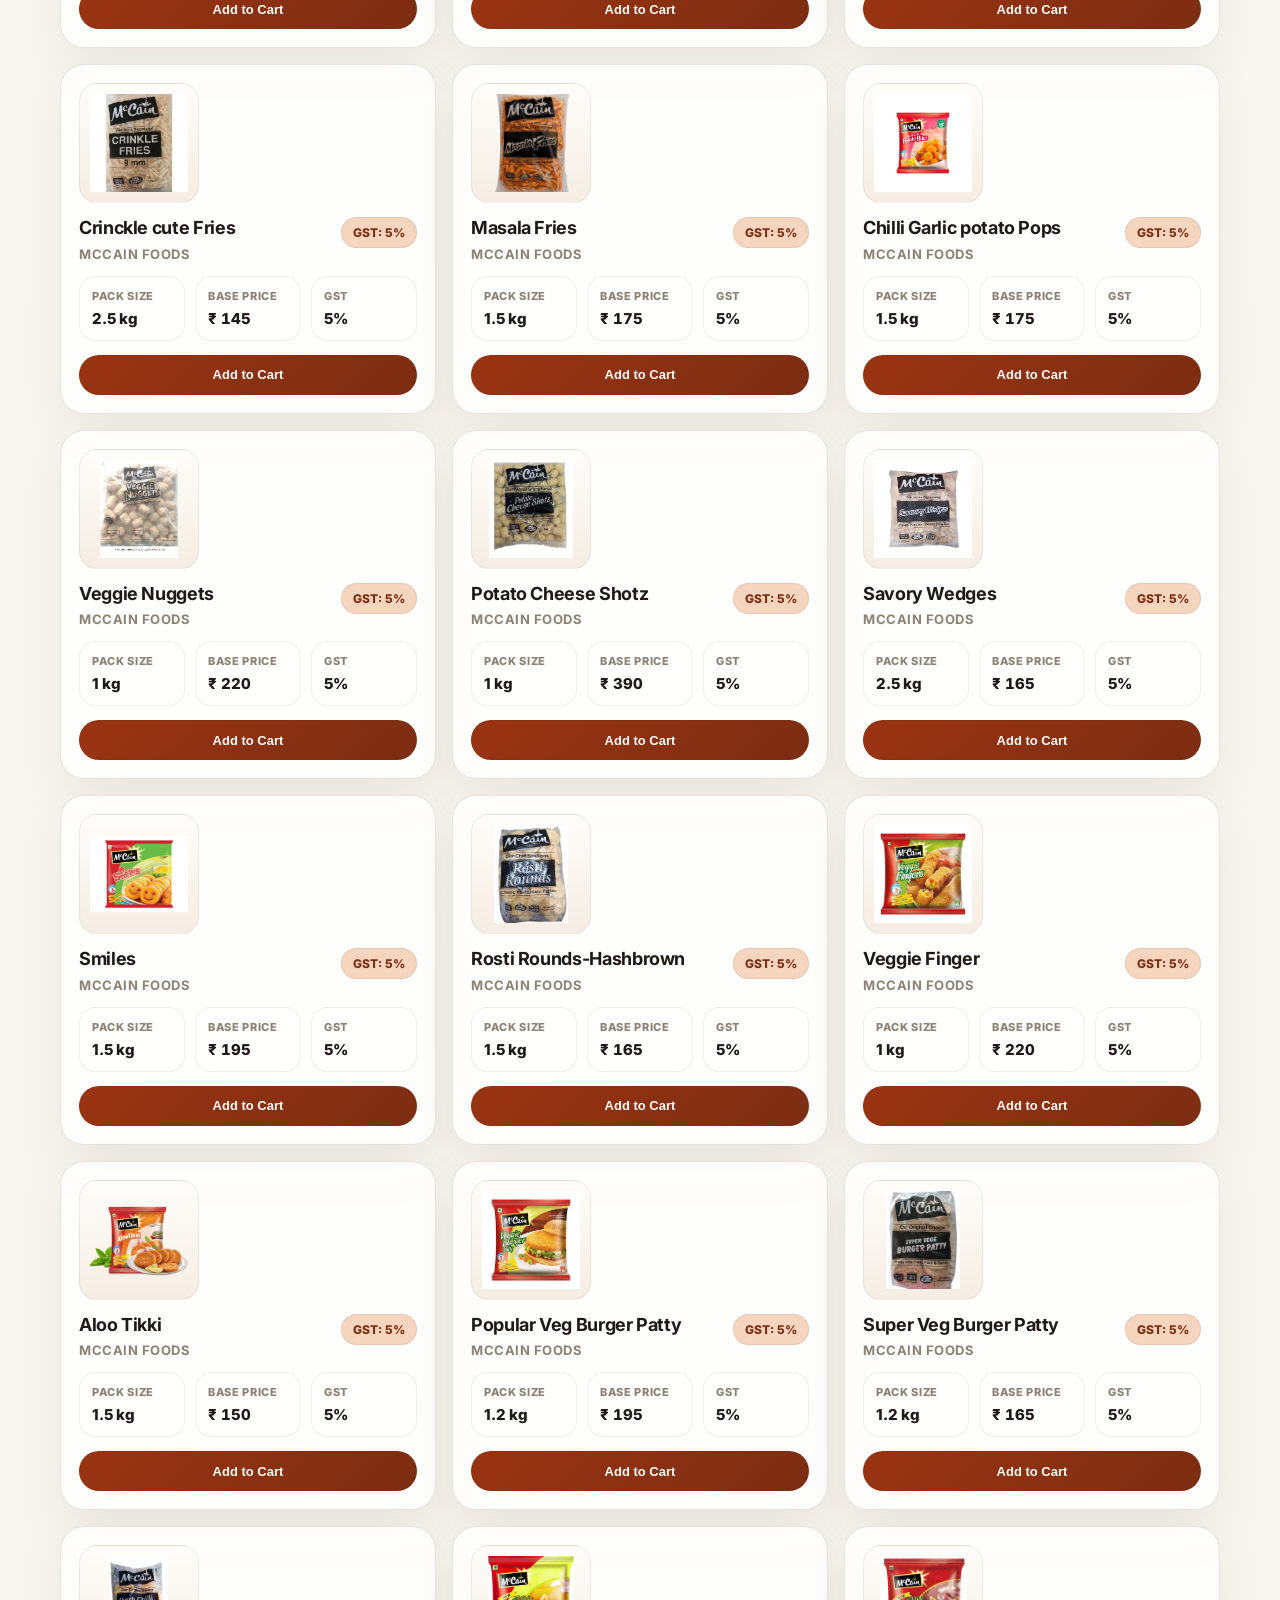
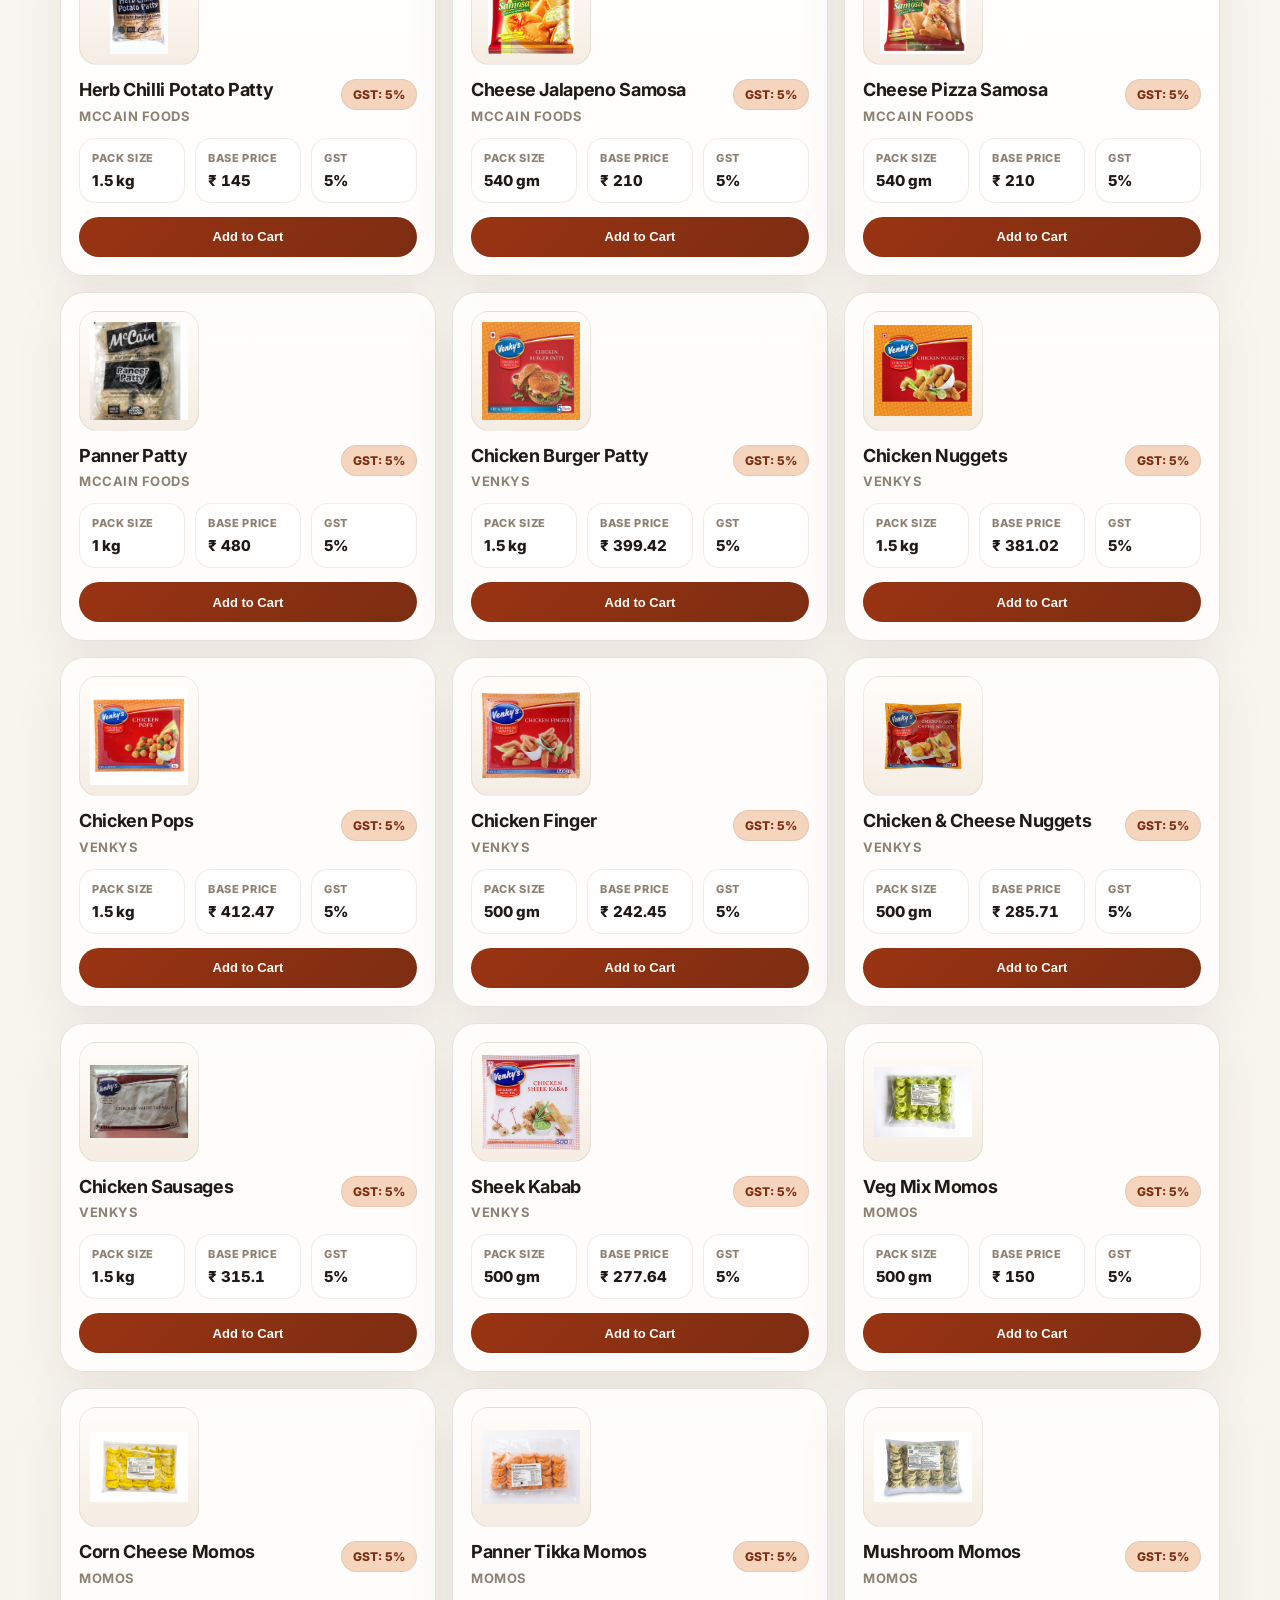
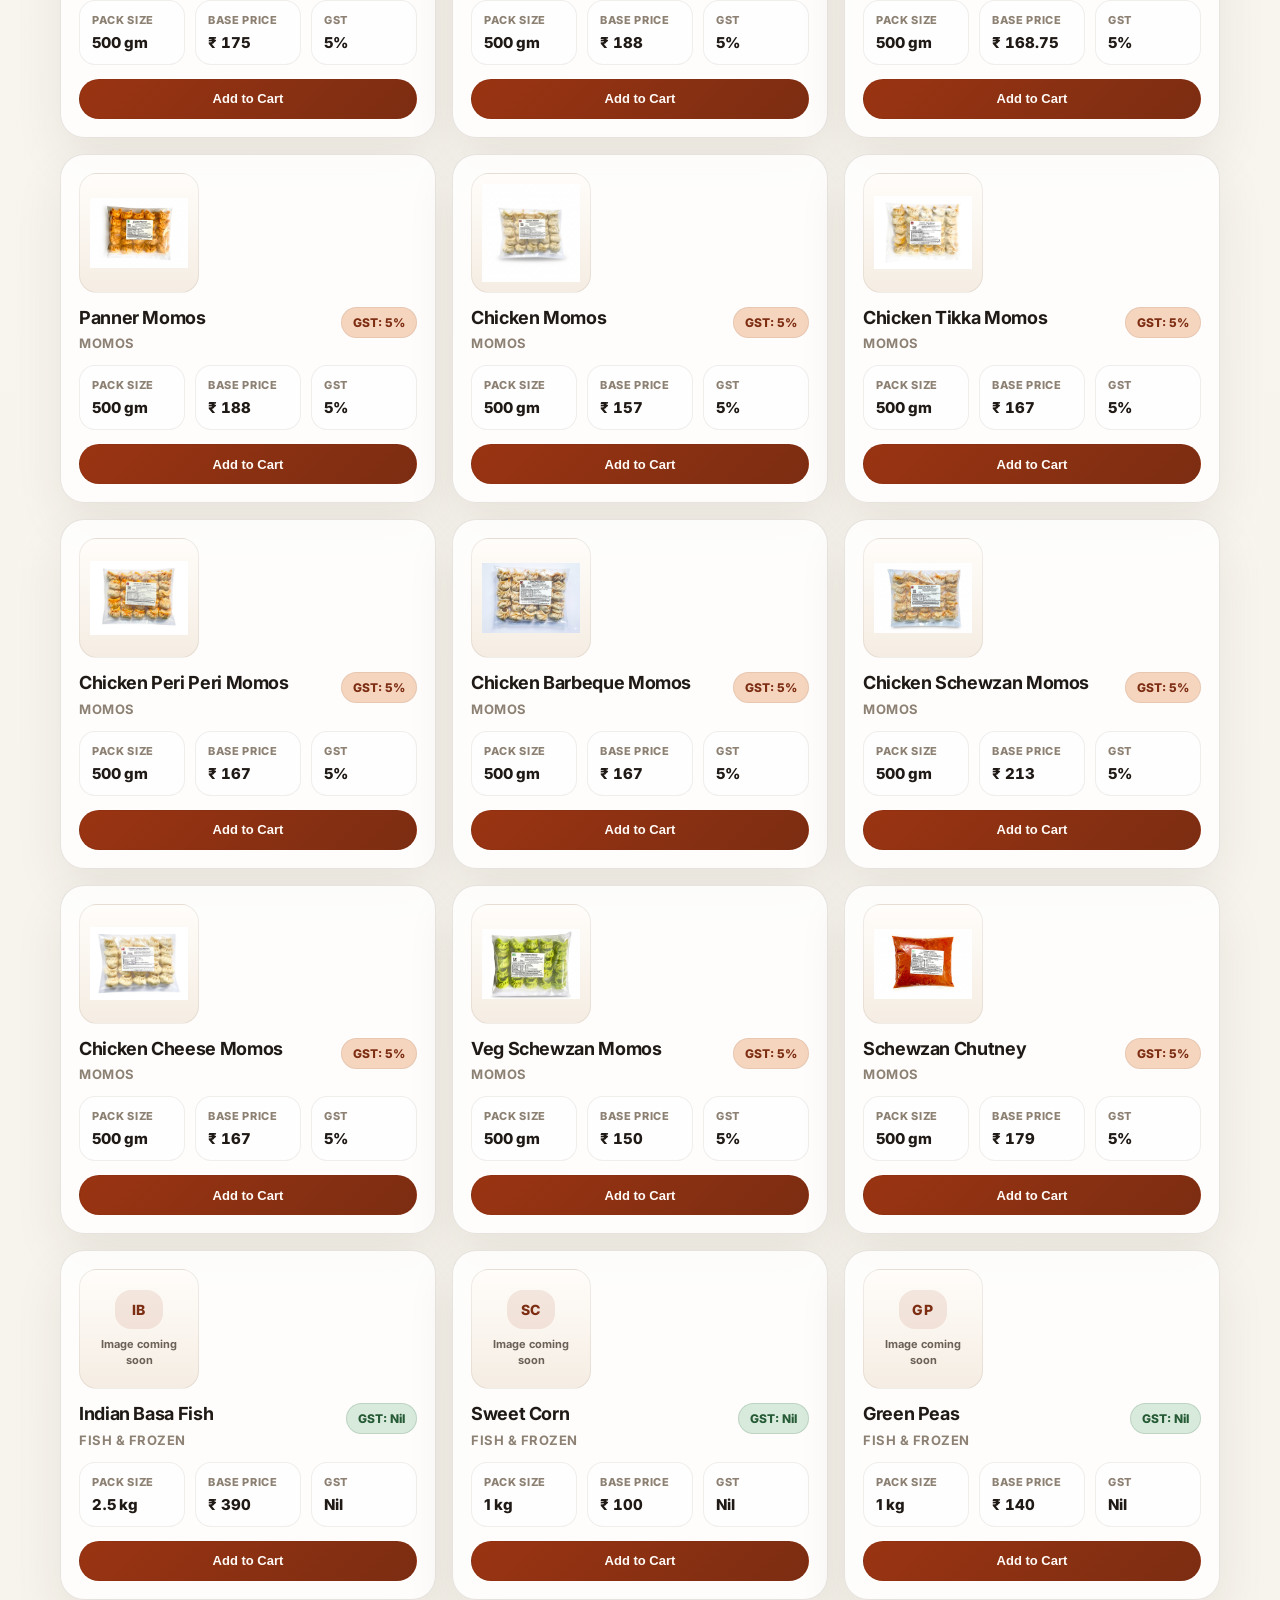
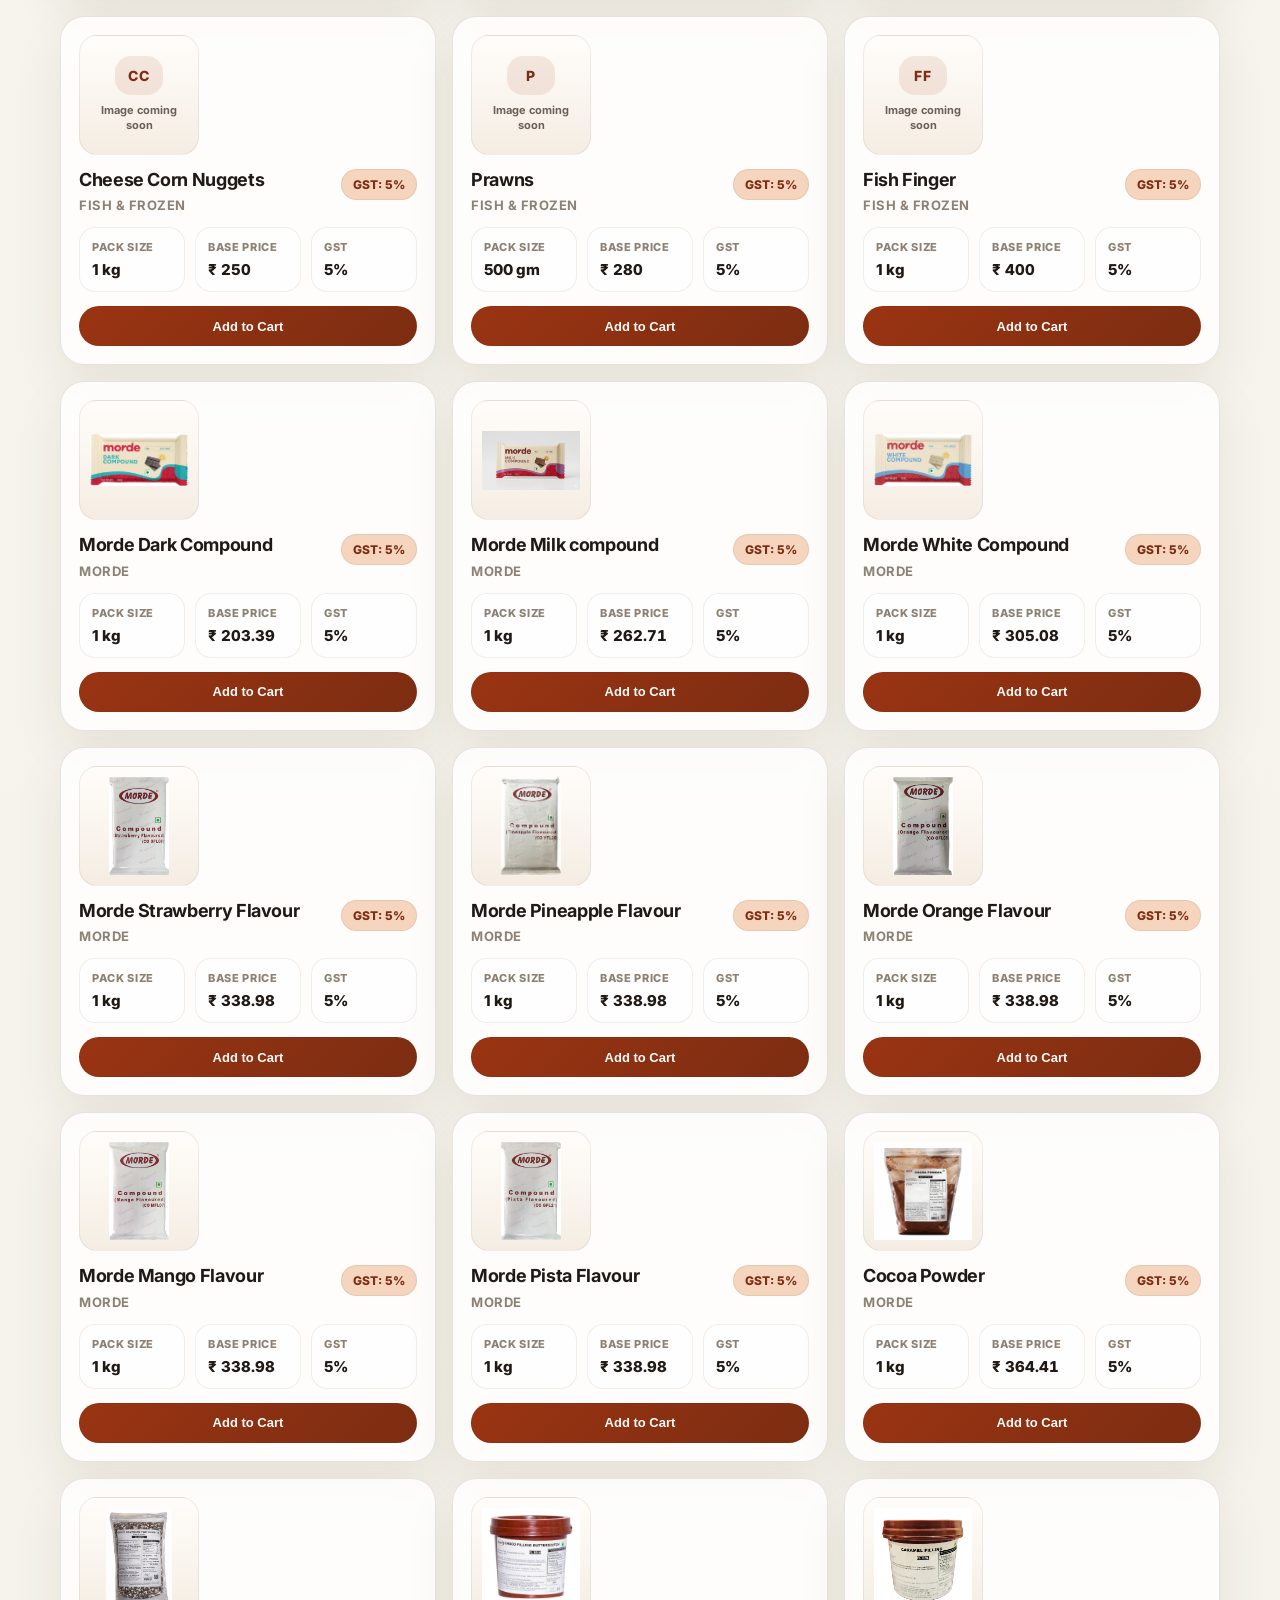
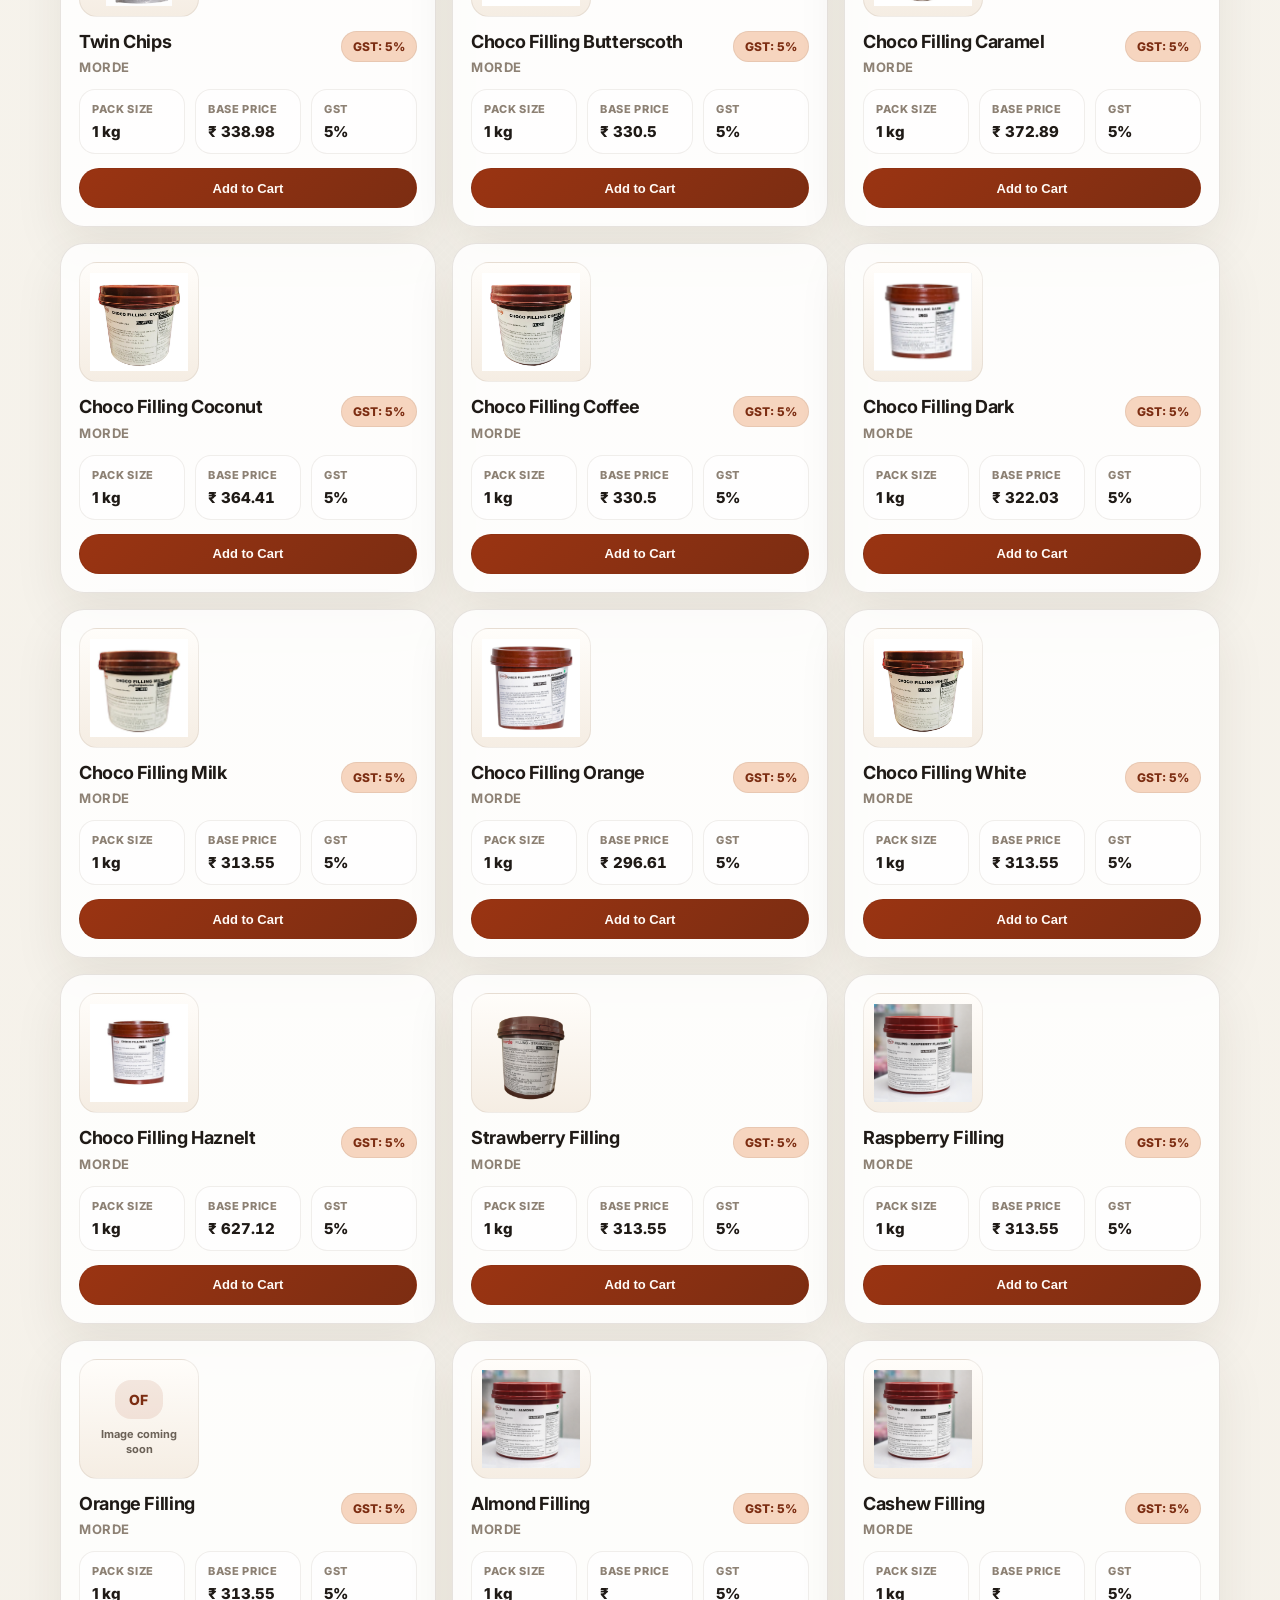
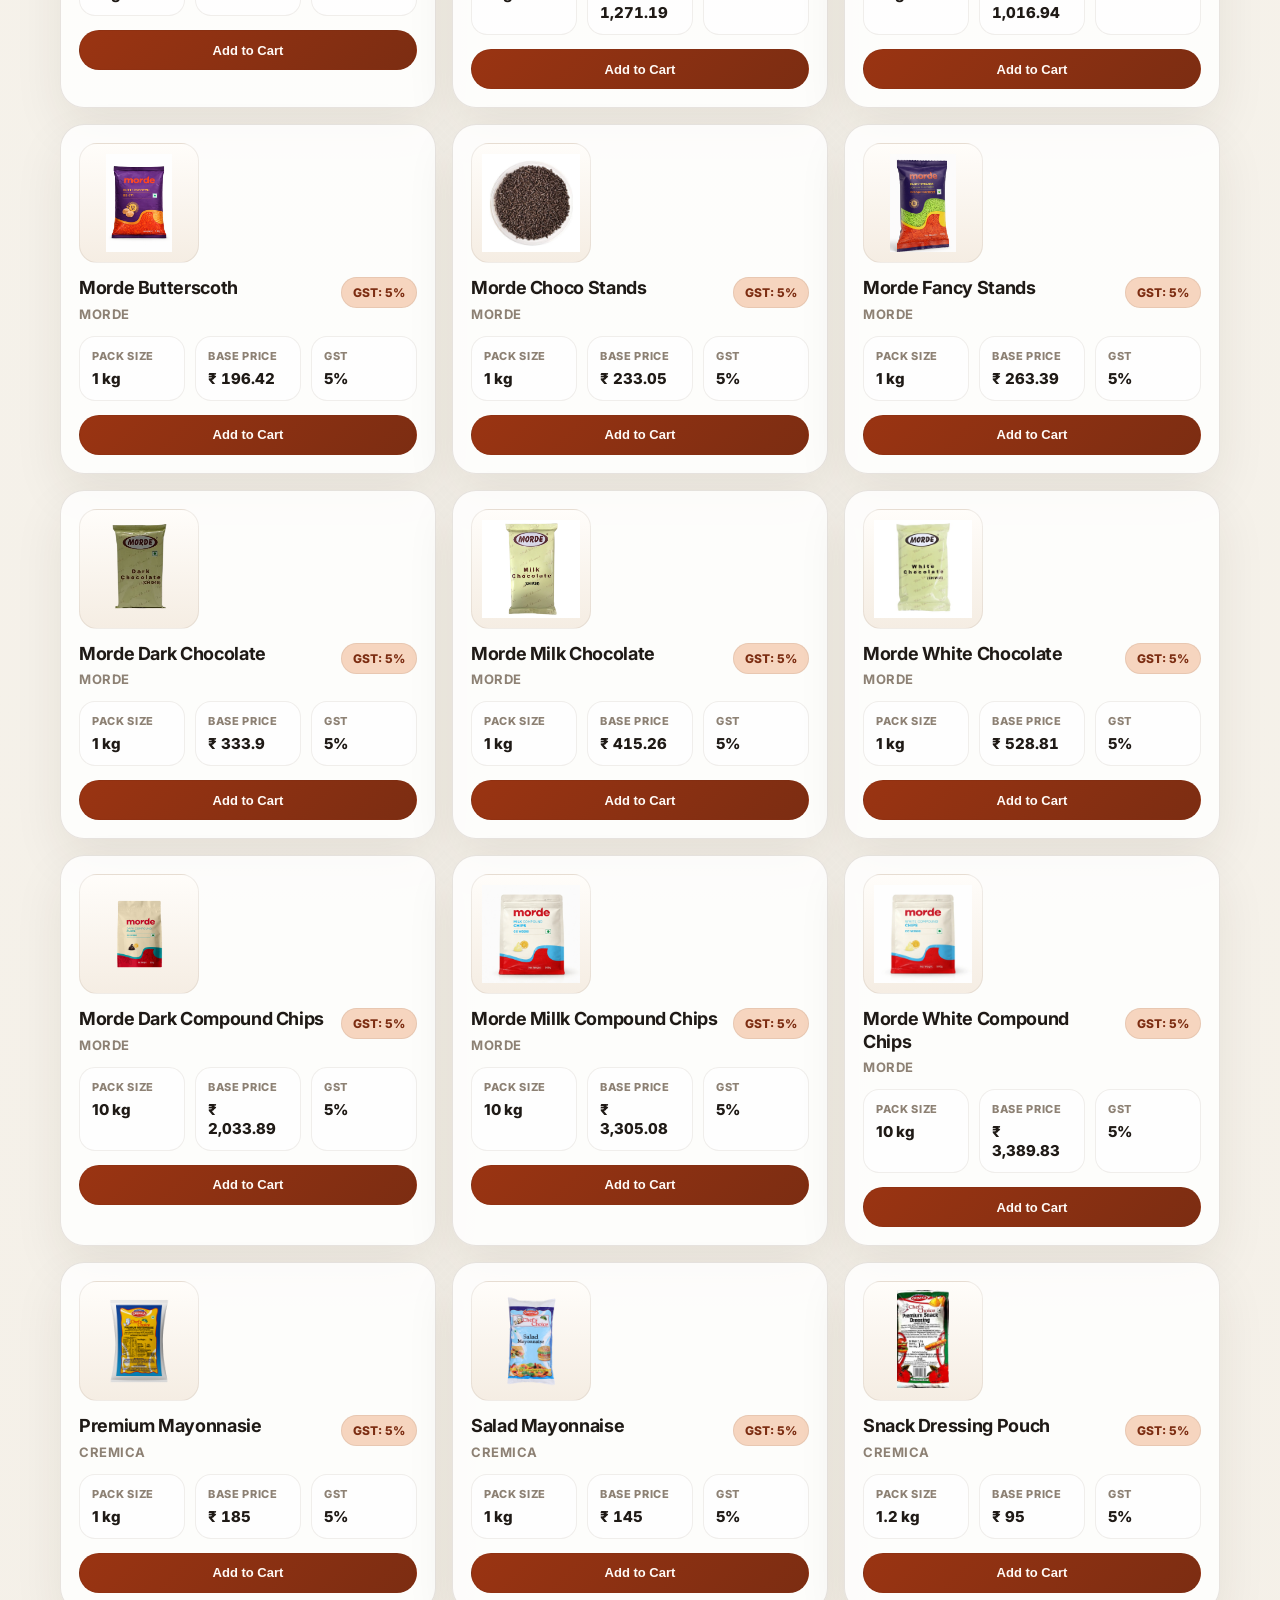
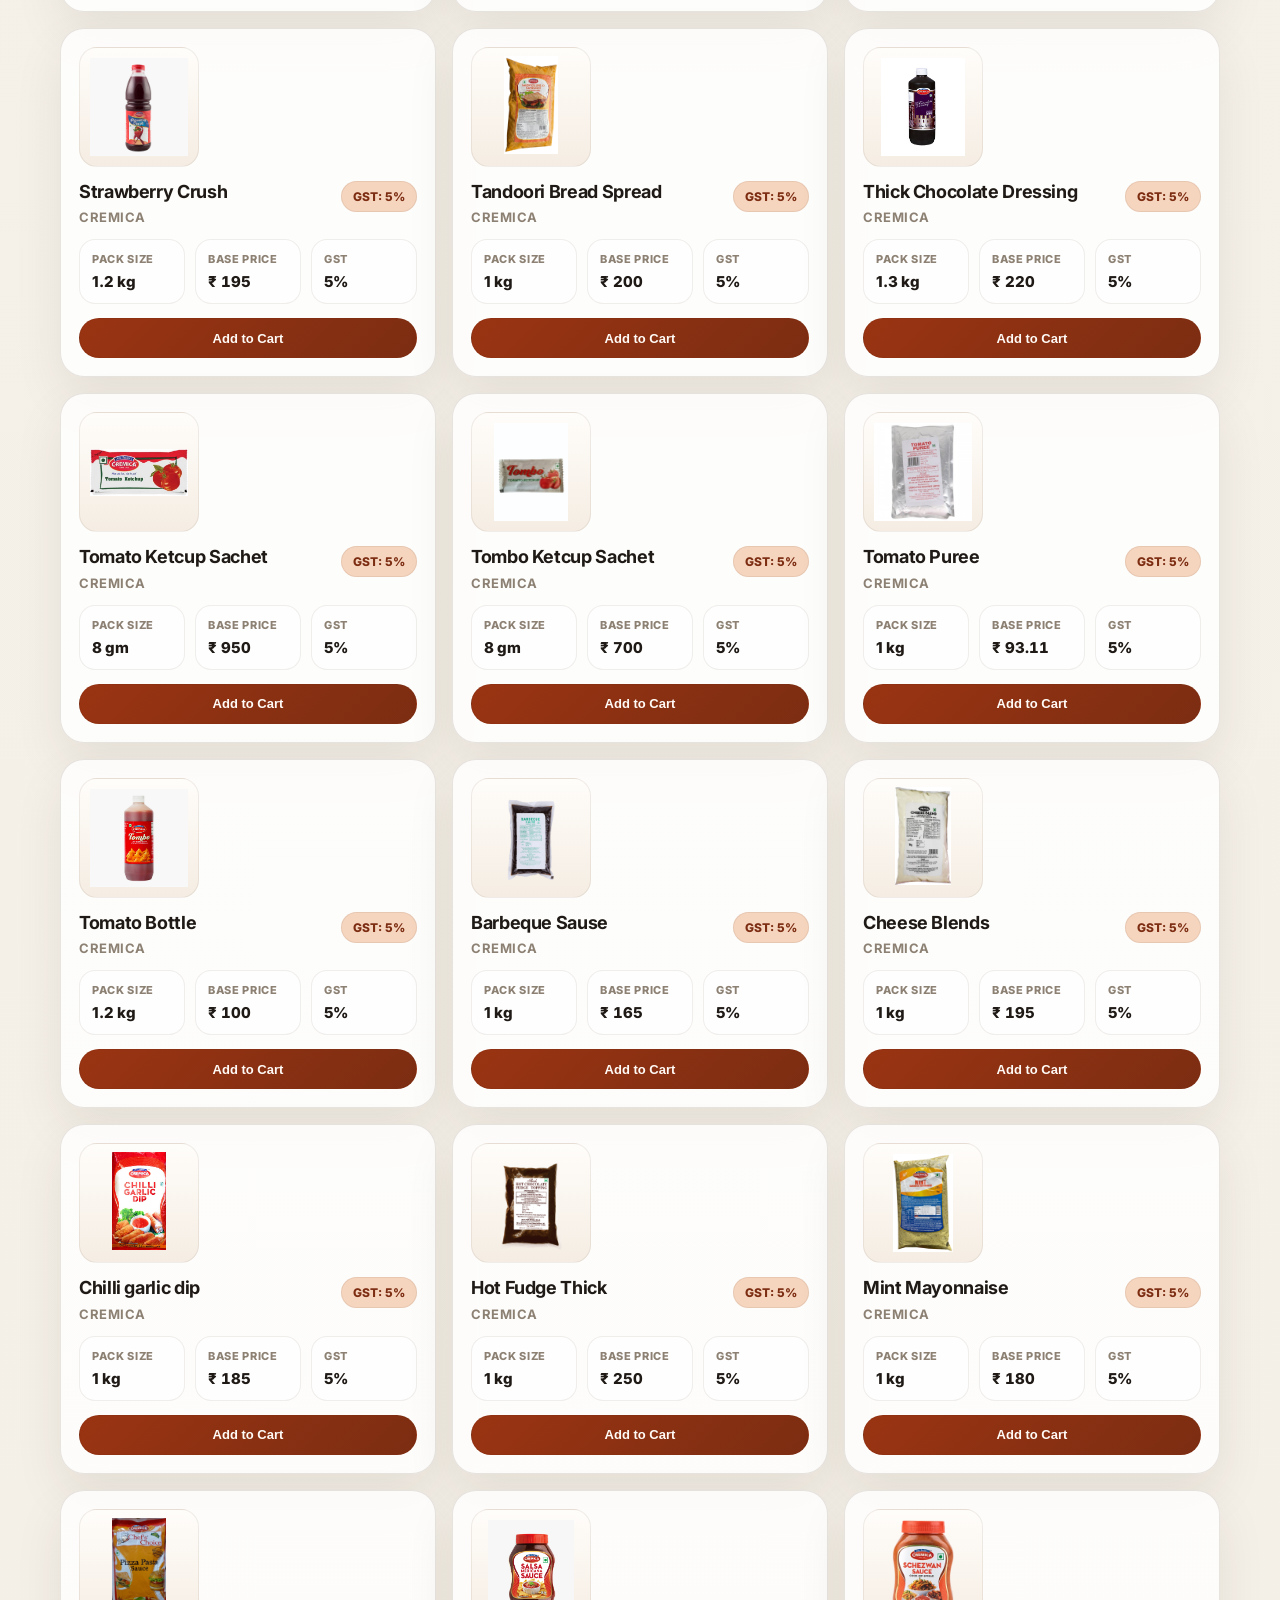
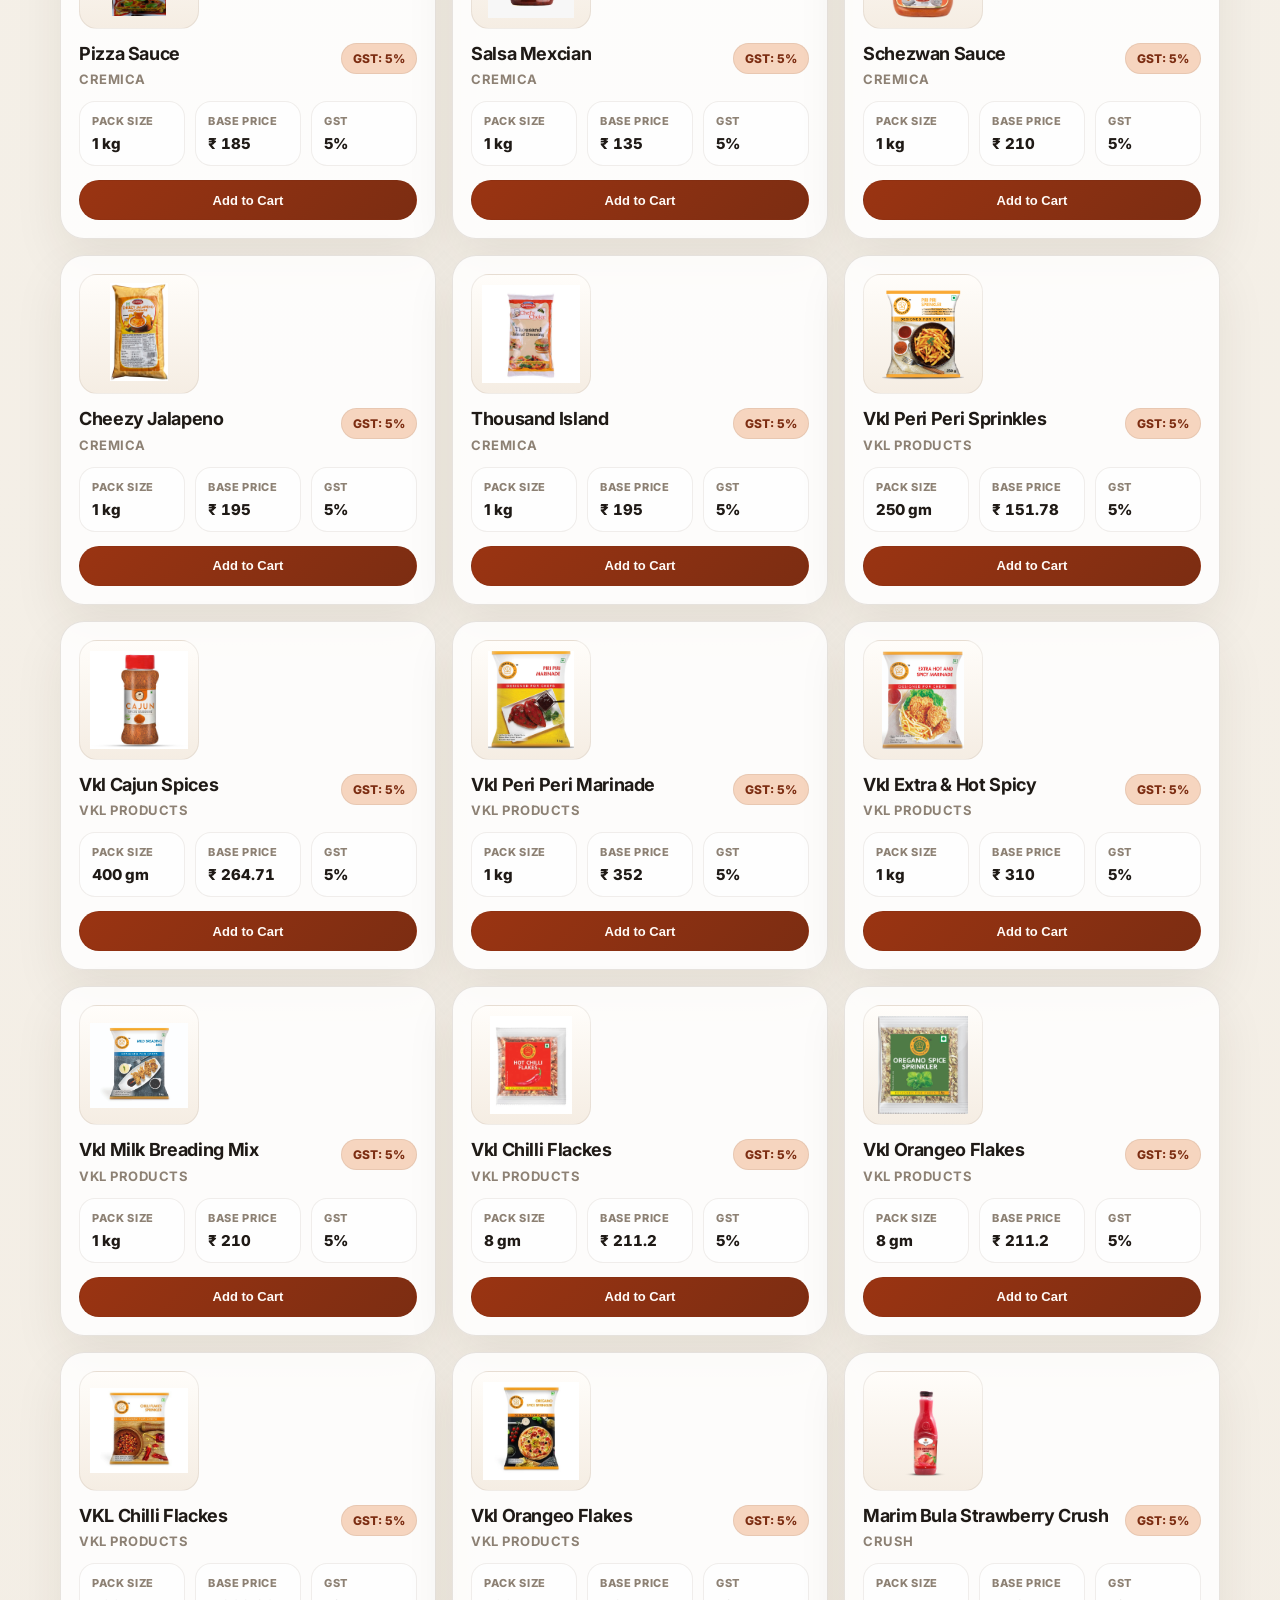
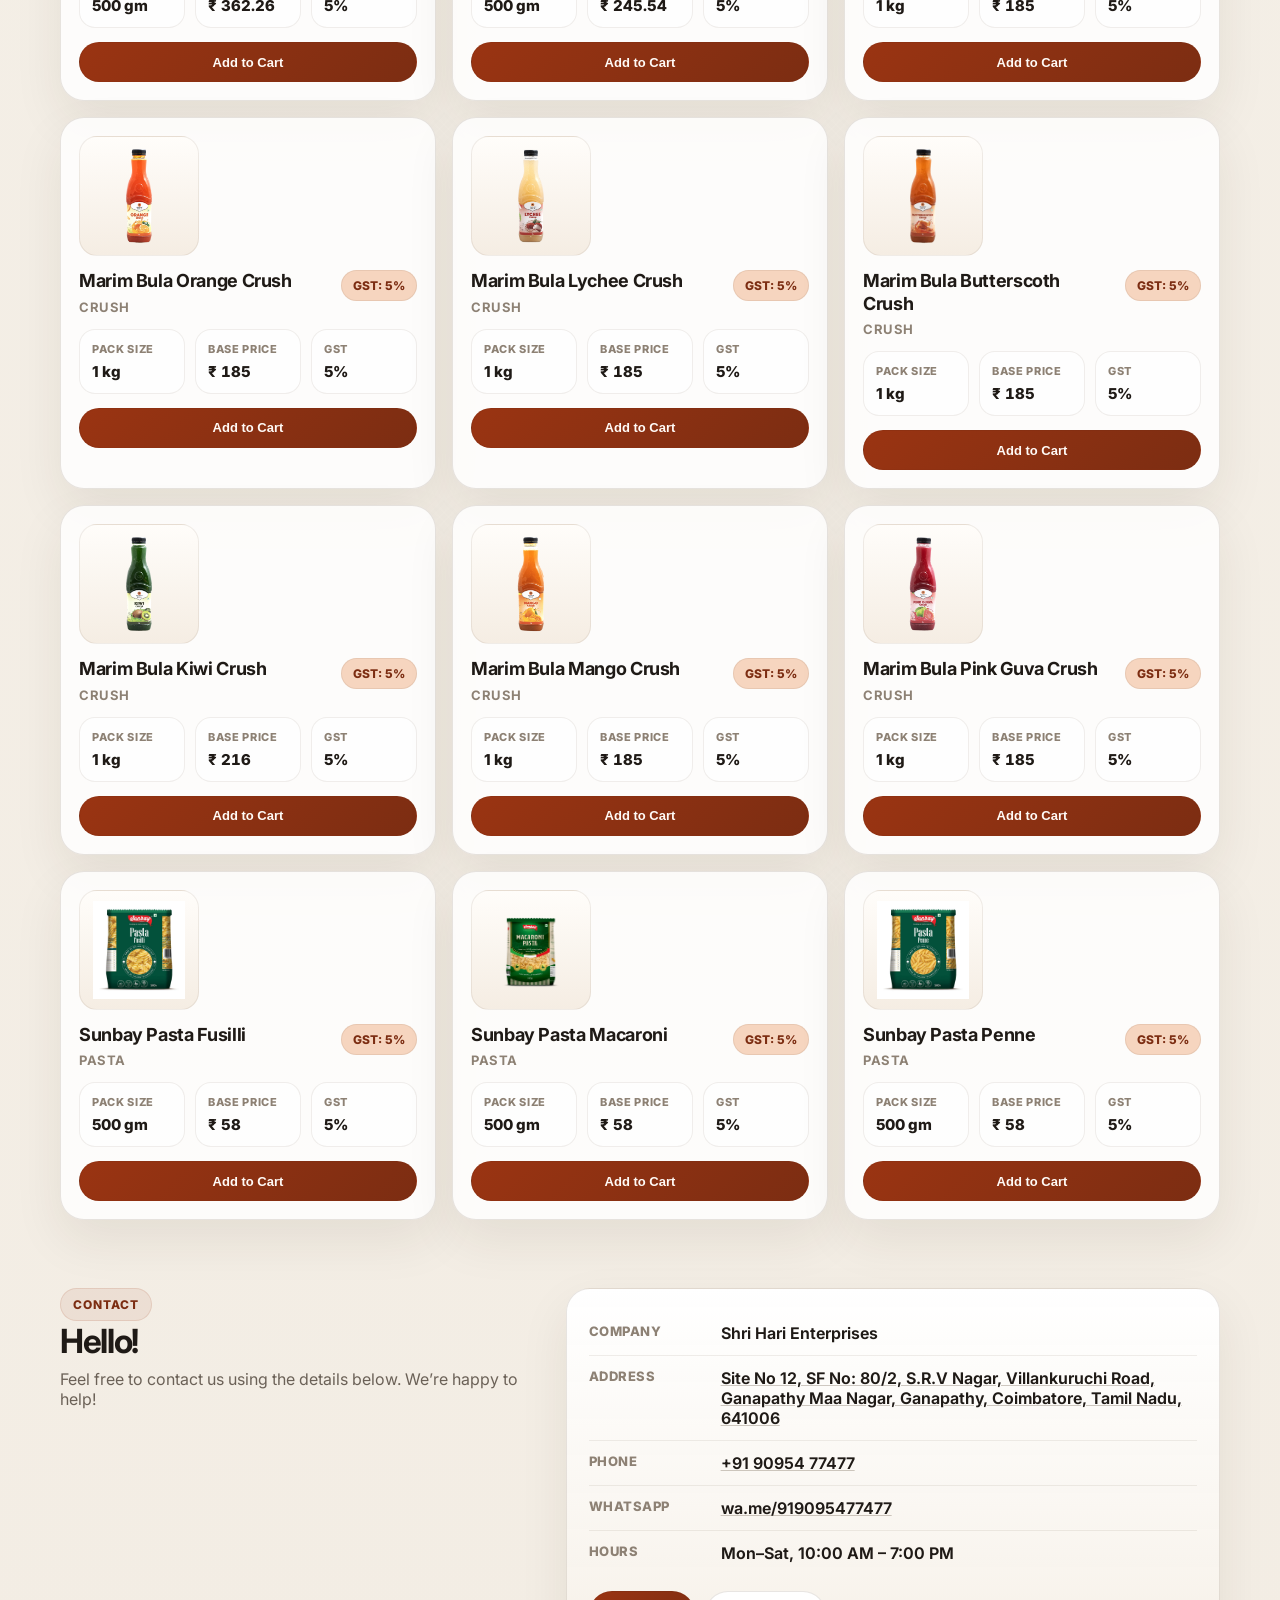
==== commit fadd580b: "Move order summary to dedicated page" ====
--- a/index.html
+++ b/index.html
@@ -104,44 +104,16 @@
 
           <div class="catalog-bar">
             <div id="resultsMeta" class="results-meta" aria-live="polite"></div>
-            <button id="clearBtn" class="filter-reset-btn" type="button" hidden>Reset filters</button>
-          </div>
-
-          <div class="catalog-layout">
-            <div id="catalogGrid" class="grid" aria-label="Product results"></div>
-
-            <aside class="cart-panel" aria-labelledby="cartTitle">
-              <div class="cart-head">
-                <div>
-                  <div class="section-kicker">Order</div>
-                  <h3 id="cartTitle">Order summary</h3>
-                </div>
-              </div>
-
-              <div id="cartMeta" class="cart-meta" aria-live="polite">0 items</div>
-
-              <div id="cartItems" class="cart-items"></div>
-
-              <div id="cartEmpty" class="cart-empty">
-                Add products to build a simple order summary for your customer.
-              </div>
-
-              <div class="cart-summary">
-                <div class="cart-summary-row">
-                  <span>Total items</span>
-                  <strong id="cartItemCount">0</strong>
-                </div>
-                <div class="cart-summary-row">
-                  <span>Subtotal</span>
-                  <strong id="cartSubtotal">₹ 0</strong>
-                </div>
-              </div>
-
-              <button id="cartClearBtn" class="btn small ghost cart-clear-btn" type="button">
-                Clear cart
-              </button>
-            </aside>
-          </div>
+            <div class="catalog-actions">
+              <button id="clearBtn" class="filter-reset-btn" type="button" hidden>Reset filters</button>
+              <a id="orderPageBtn" class="order-shortcut" href="cart.html">
+                <span>Order summary</span>
+                <span id="orderCountBadge" class="order-count-badge">0</span>
+              </a>
+            </div>
+          </div>
+
+          <div id="catalogGrid" class="grid" aria-label="Product results"></div>
 
           <div id="emptyState" class="empty" hidden>
             <div class="empty-title">No results</div>
--- a/assets/styles.css
+++ b/assets/styles.css
@@ -363,11 +363,11 @@
   gap: 12px;
   margin: 10px 0 10px;
 }
-.catalog-layout{
-  display: grid;
-  grid-template-columns: minmax(0, 1fr) 264px;
+.catalog-actions{
+  display: flex;
+  align-items: center;
+  justify-content: flex-end;
   gap: 14px;
-  align-items: start;
 }
 .results-meta{
   color: var(--muted);
@@ -387,12 +387,71 @@
 .filter-reset-btn:hover{
   text-decoration: underline;
 }
+.order-shortcut{
+  display: inline-flex;
+  align-items: center;
+  gap: 10px;
+  min-height: 38px;
+  padding: 8px 12px;
+  border-radius: 999px;
+  border: 1px solid rgba(64,44,22,.12);
+  background: rgba(255,255,255,.78);
+  color: var(--text);
+  font-size: 13px;
+  font-weight: 800;
+  box-shadow: var(--shadow-soft);
+}
+.order-shortcut:hover{
+  text-decoration: none;
+  background: #fff8f3;
+}
+.order-shortcut[data-empty="true"]{
+  color: var(--muted);
+}
+.order-count-badge{
+  min-width: 24px;
+  height: 24px;
+  display: grid;
+  place-items: center;
+  padding: 0 6px;
+  border-radius: 999px;
+  background: rgba(154,52,18,.1);
+  color: var(--brand-strong);
+  font-size: 12px;
+  font-weight: 800;
+}
 
 .grid{
   display: grid;
   grid-template-columns: repeat(12, 1fr);
   gap: 16px;
   padding-bottom: 22px;
+}
+
+.order-page{
+  padding: 26px 0 52px;
+}
+.order-page-grid{
+  display: grid;
+  grid-template-columns: minmax(0, .8fr) minmax(300px, .9fr);
+  gap: 22px;
+  align-items: start;
+}
+.order-page-copy{
+  padding: 24px;
+  border: 1px solid var(--border);
+  border-radius: var(--radius);
+  background: var(--surface);
+  box-shadow: var(--shadow);
+}
+.order-page-title{
+  margin: 14px 0 12px;
+  font-size: clamp(28px, 4vw, 44px);
+  line-height: 1.02;
+  letter-spacing: -.04em;
+}
+.cart-page-panel{
+  position: static;
 }
 
 .cart-panel{
@@ -801,12 +860,11 @@
   .contact-grid{
     grid-template-columns: 1fr;
   }
-  .catalog-layout{
+  .order-page-grid{
     grid-template-columns: 1fr;
   }
   .cart-panel{
     position: static;
-    order: -1;
     padding: 18px;
   }
   .hero-points{
@@ -901,6 +959,9 @@
     flex-direction: column;
     align-items: stretch;
   }
+  .catalog-actions{
+    justify-content: space-between;
+  }
   .cart-head,
   .cart-item-actions{
     flex-direction: column;
@@ -988,6 +1049,14 @@
   }
   .hero{
     padding: 20px 0 18px;
+  }
+  .catalog-actions{
+    flex-direction: column;
+    align-items: stretch;
+    gap: 8px;
+  }
+  .order-shortcut{
+    justify-content: space-between;
   }
   .hero-copy,
   .hero-card,
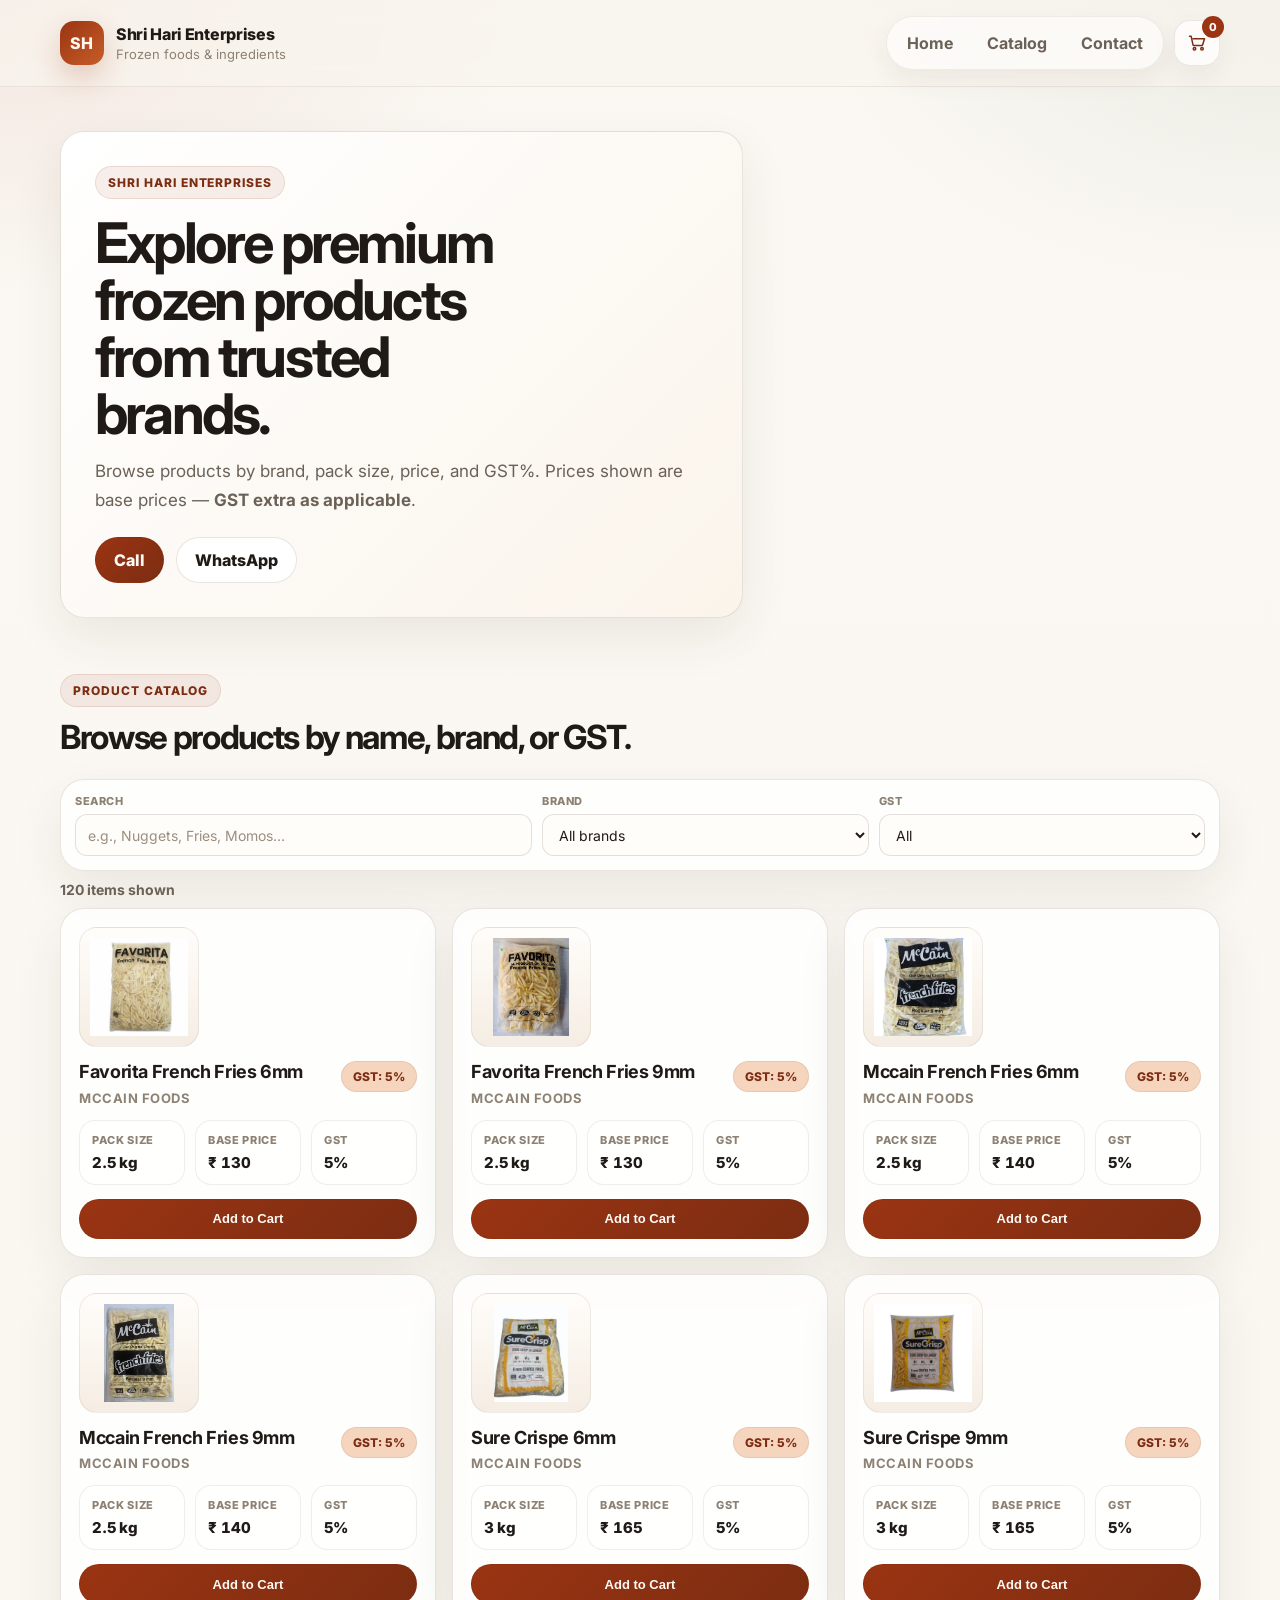
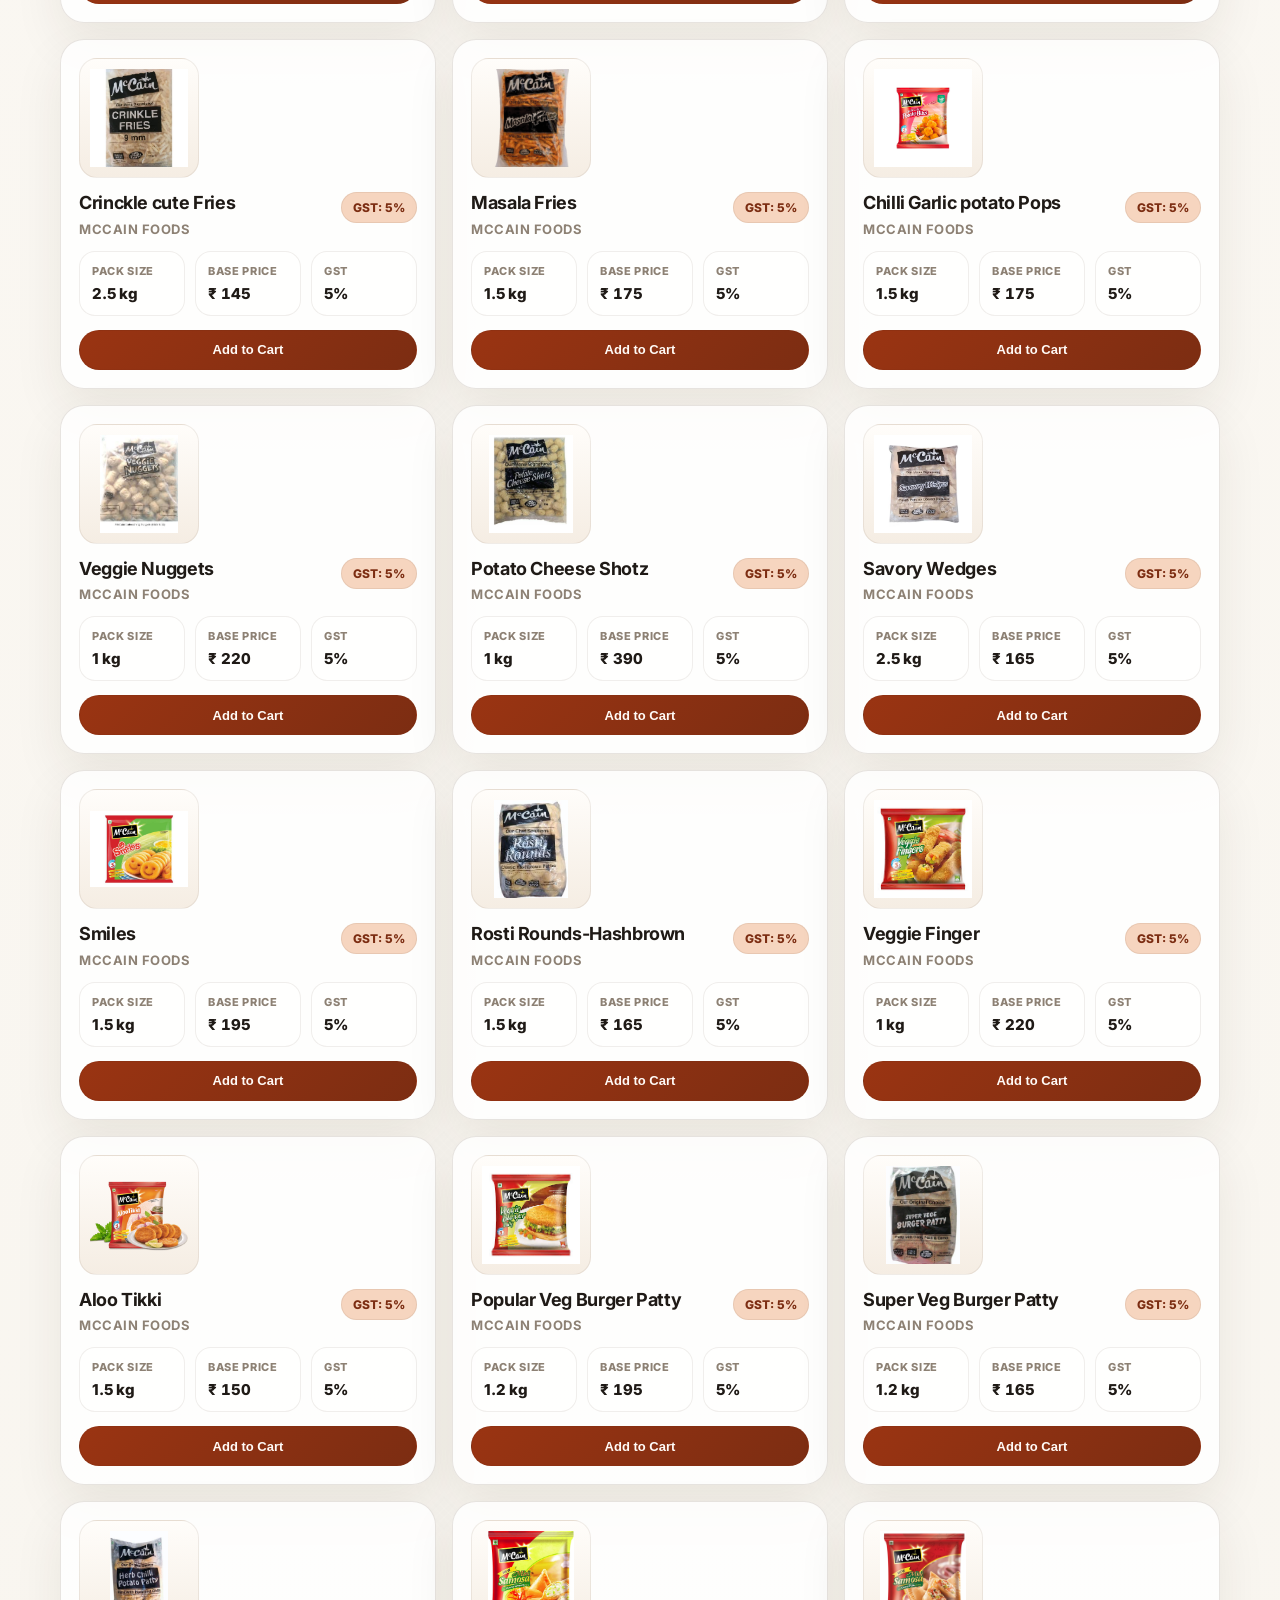
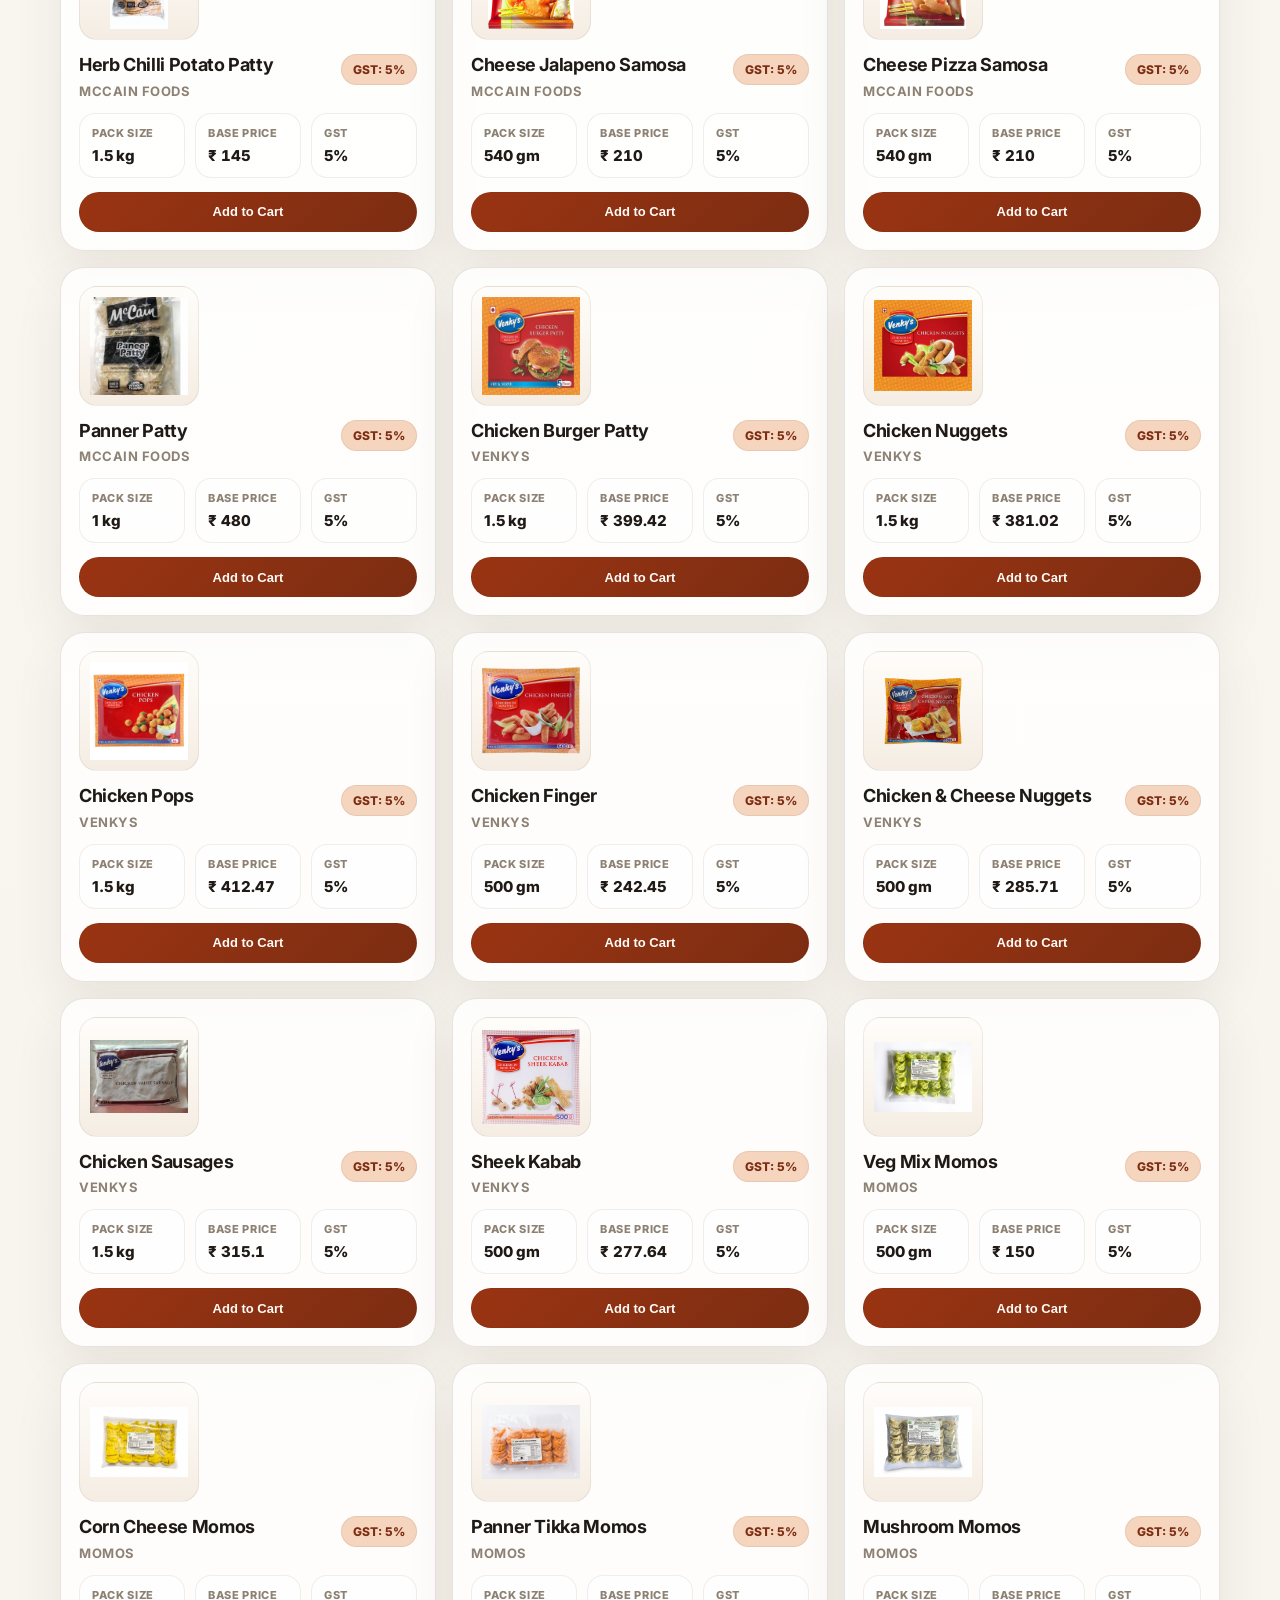
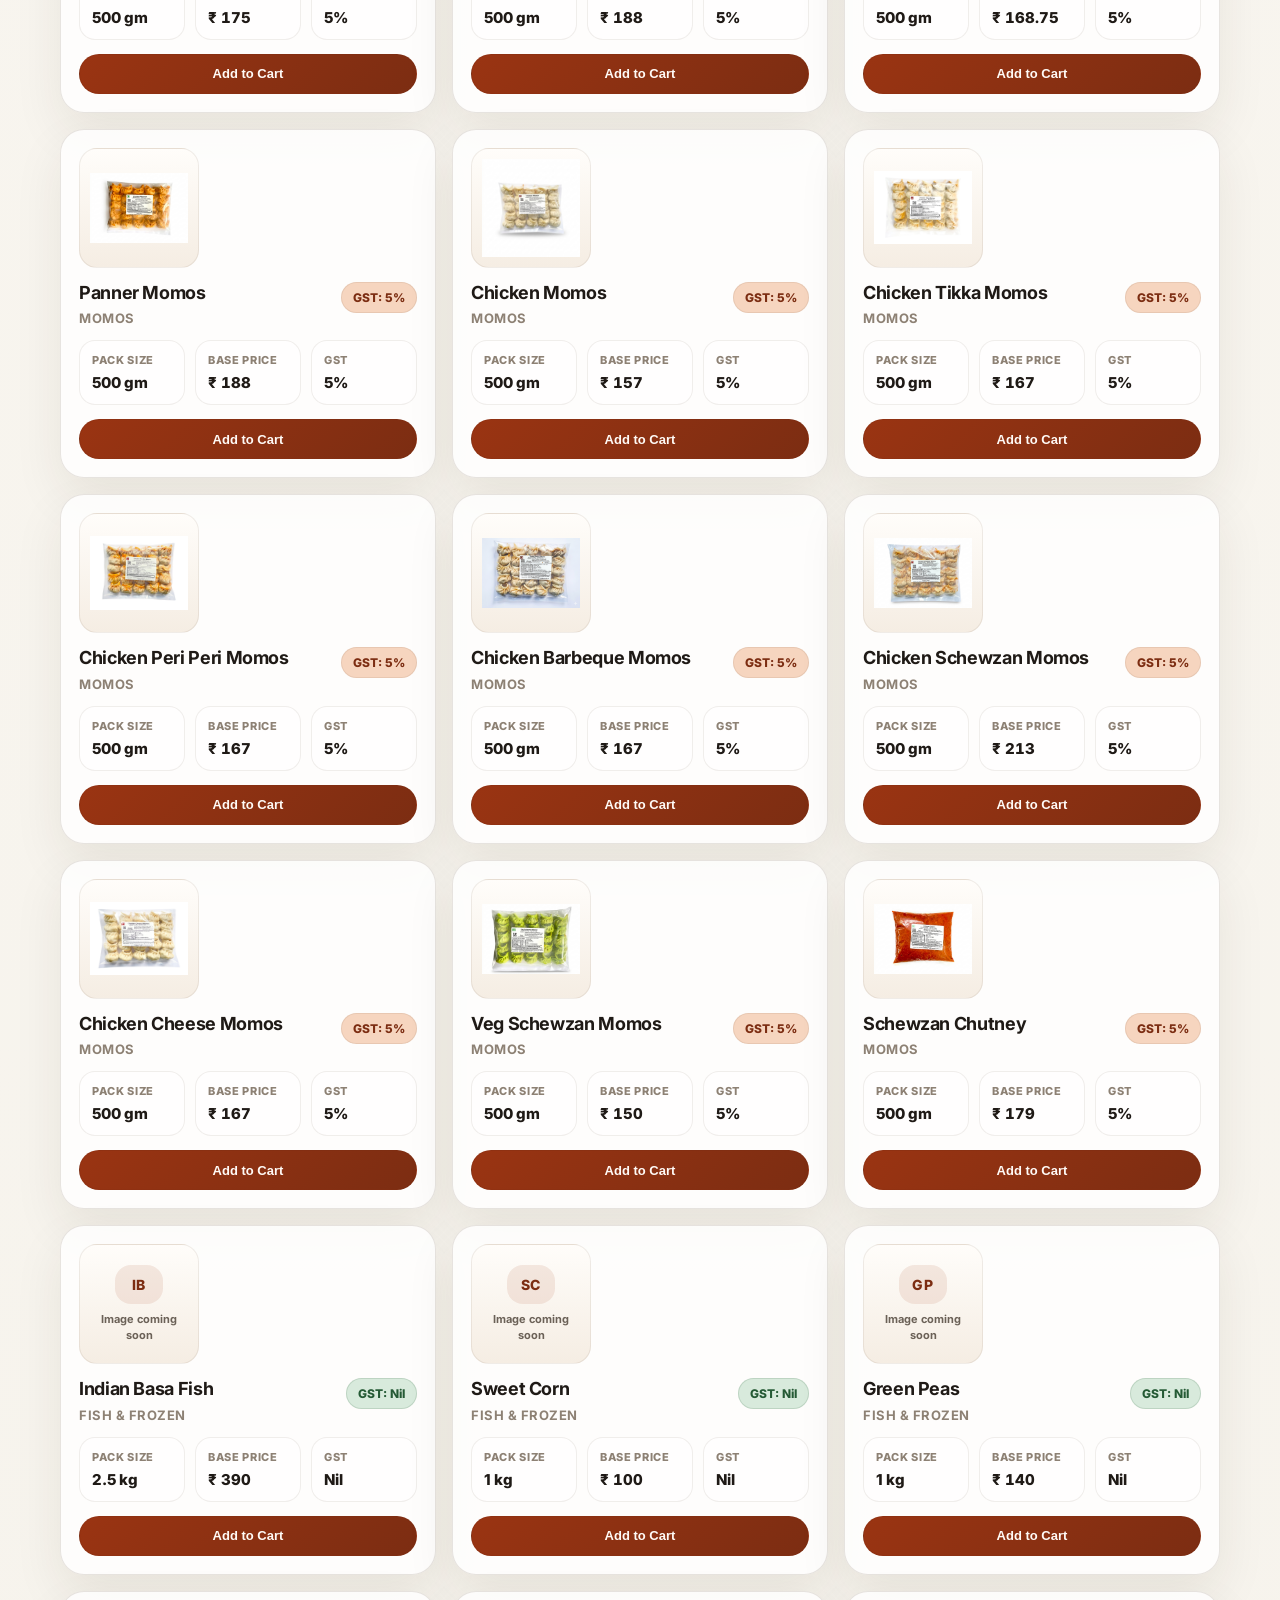
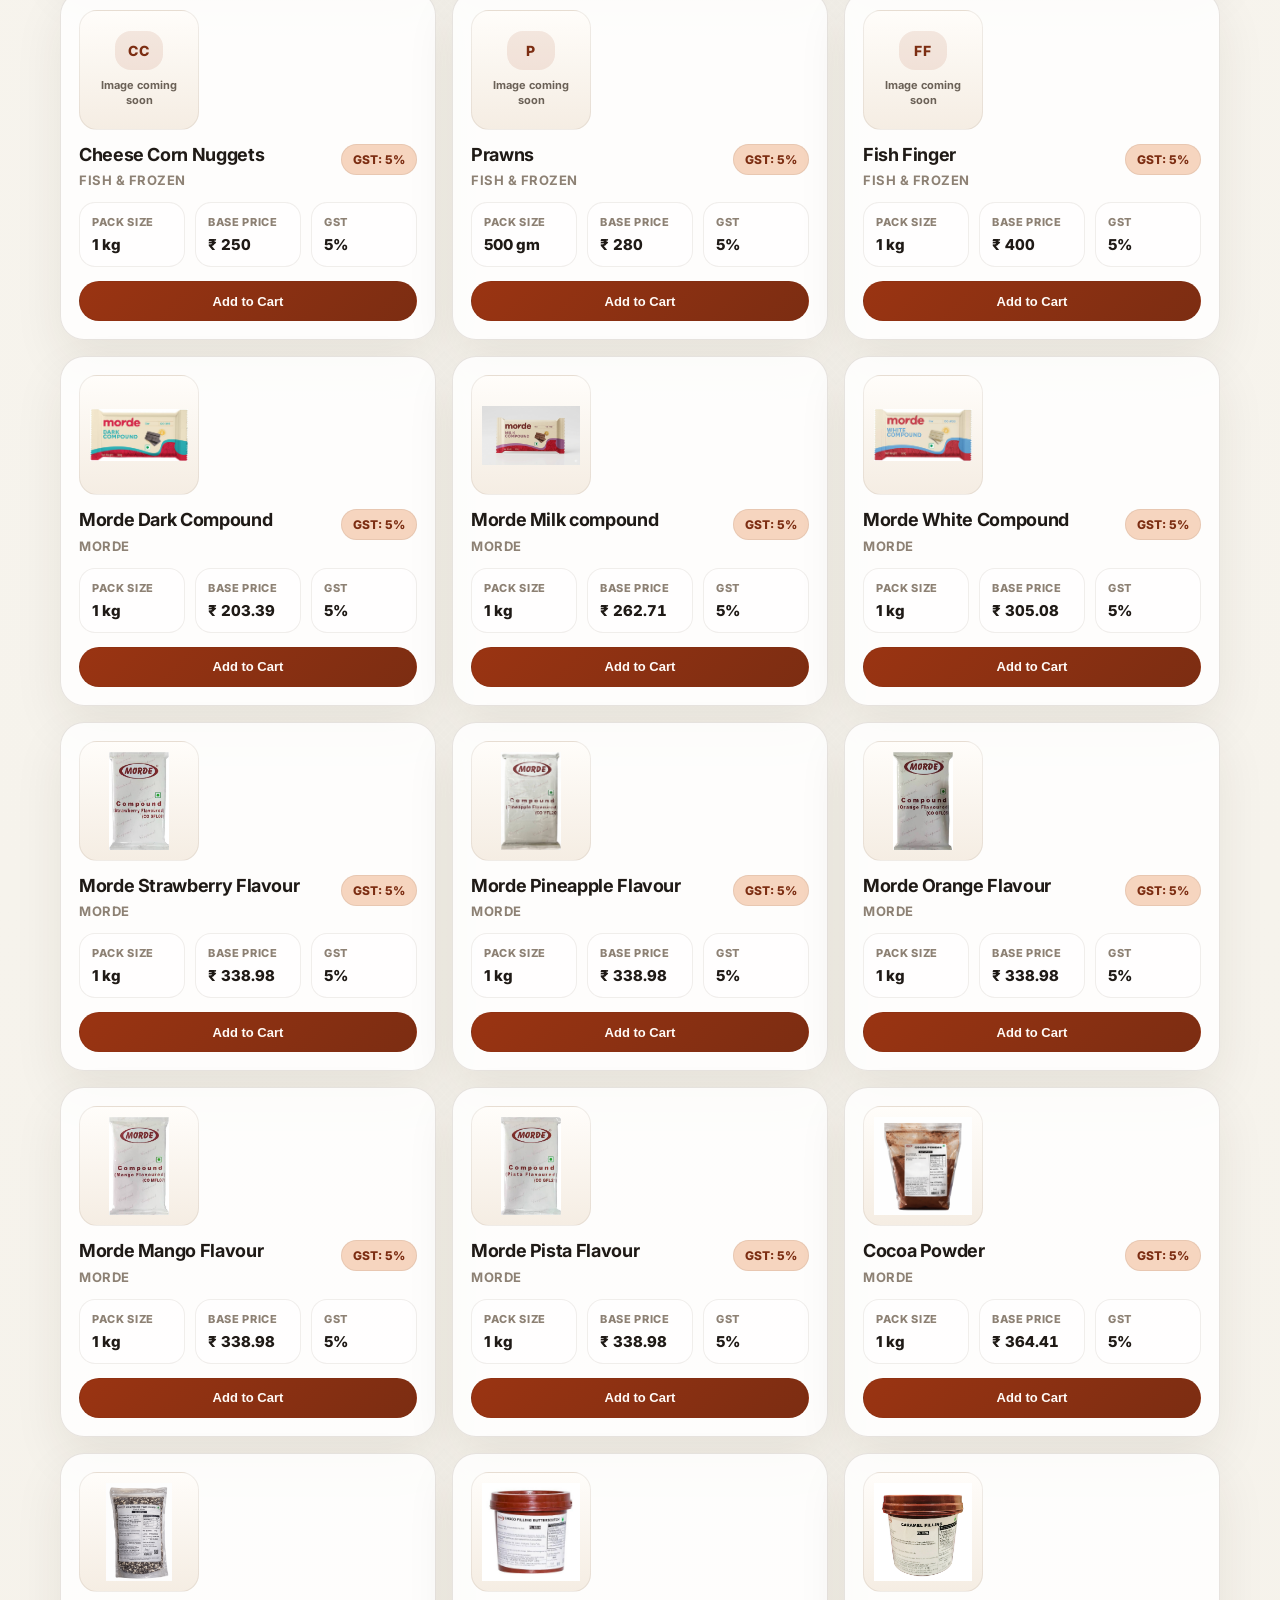
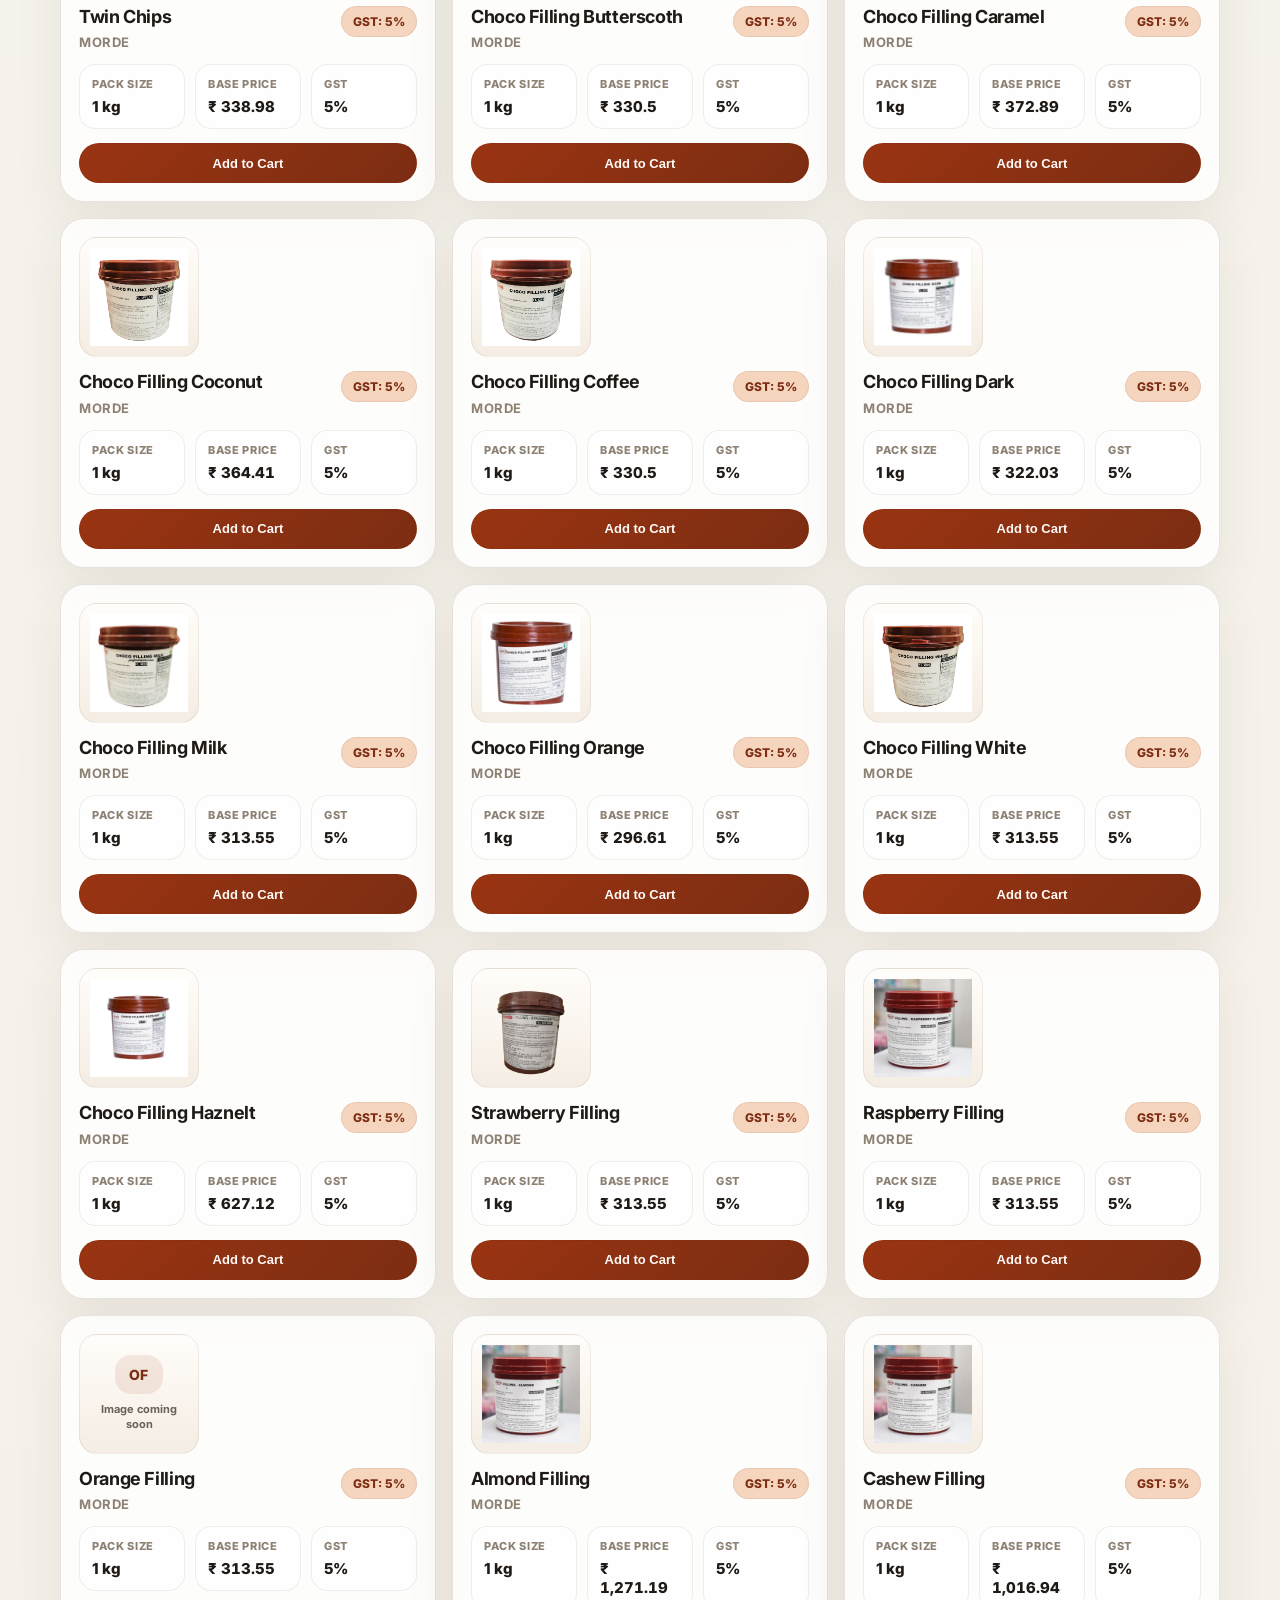
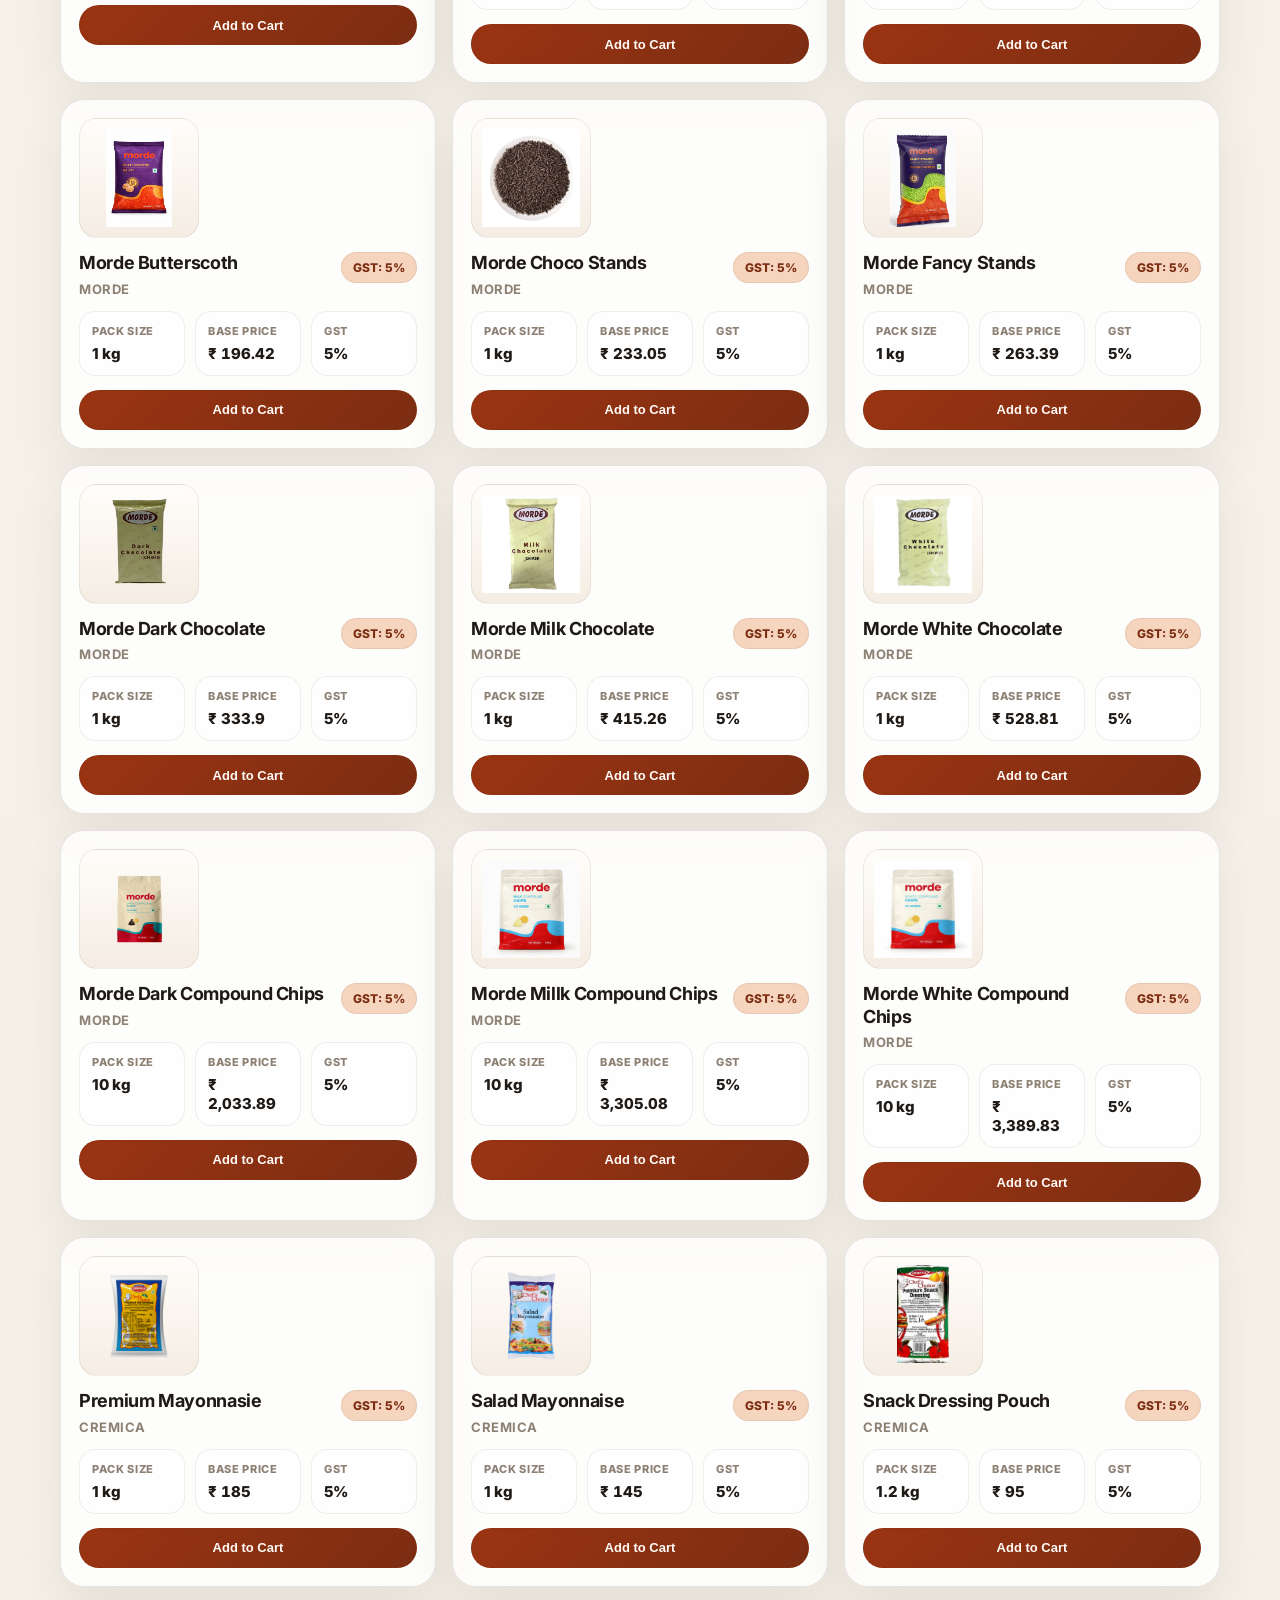
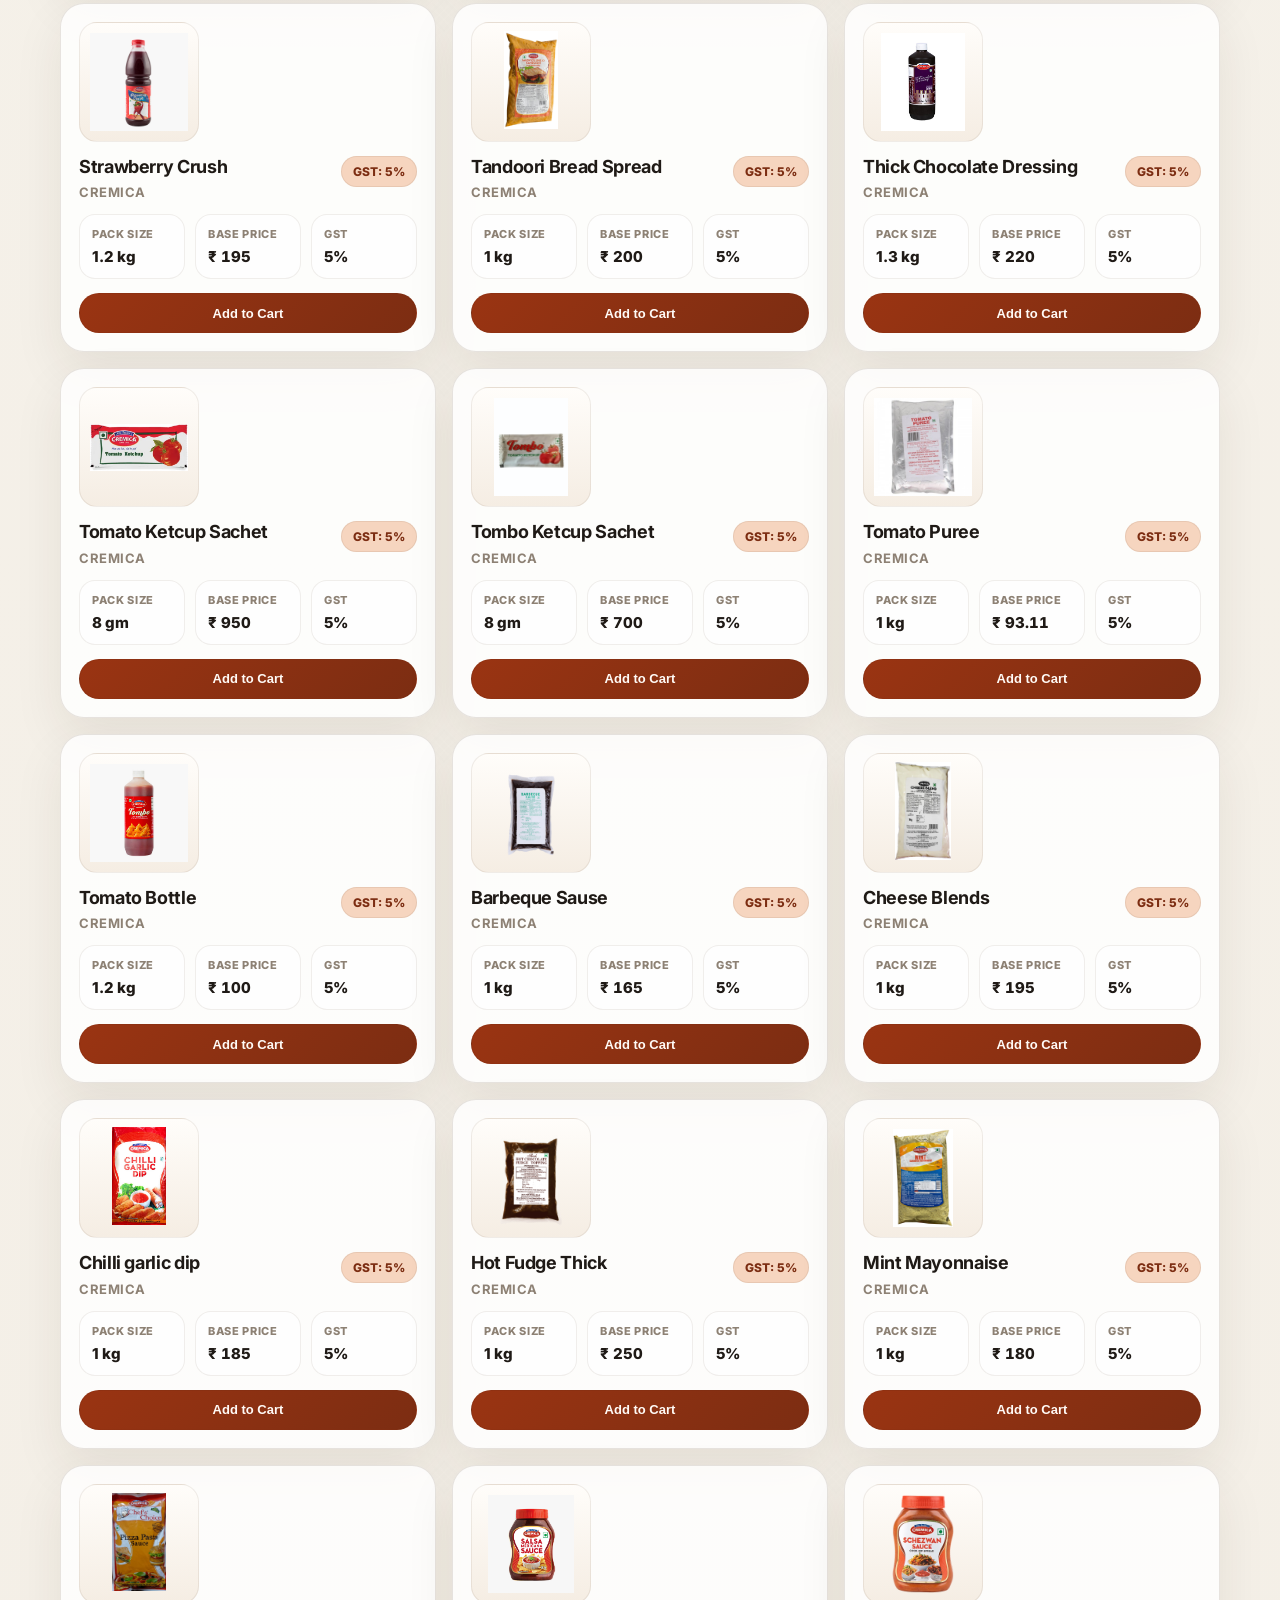
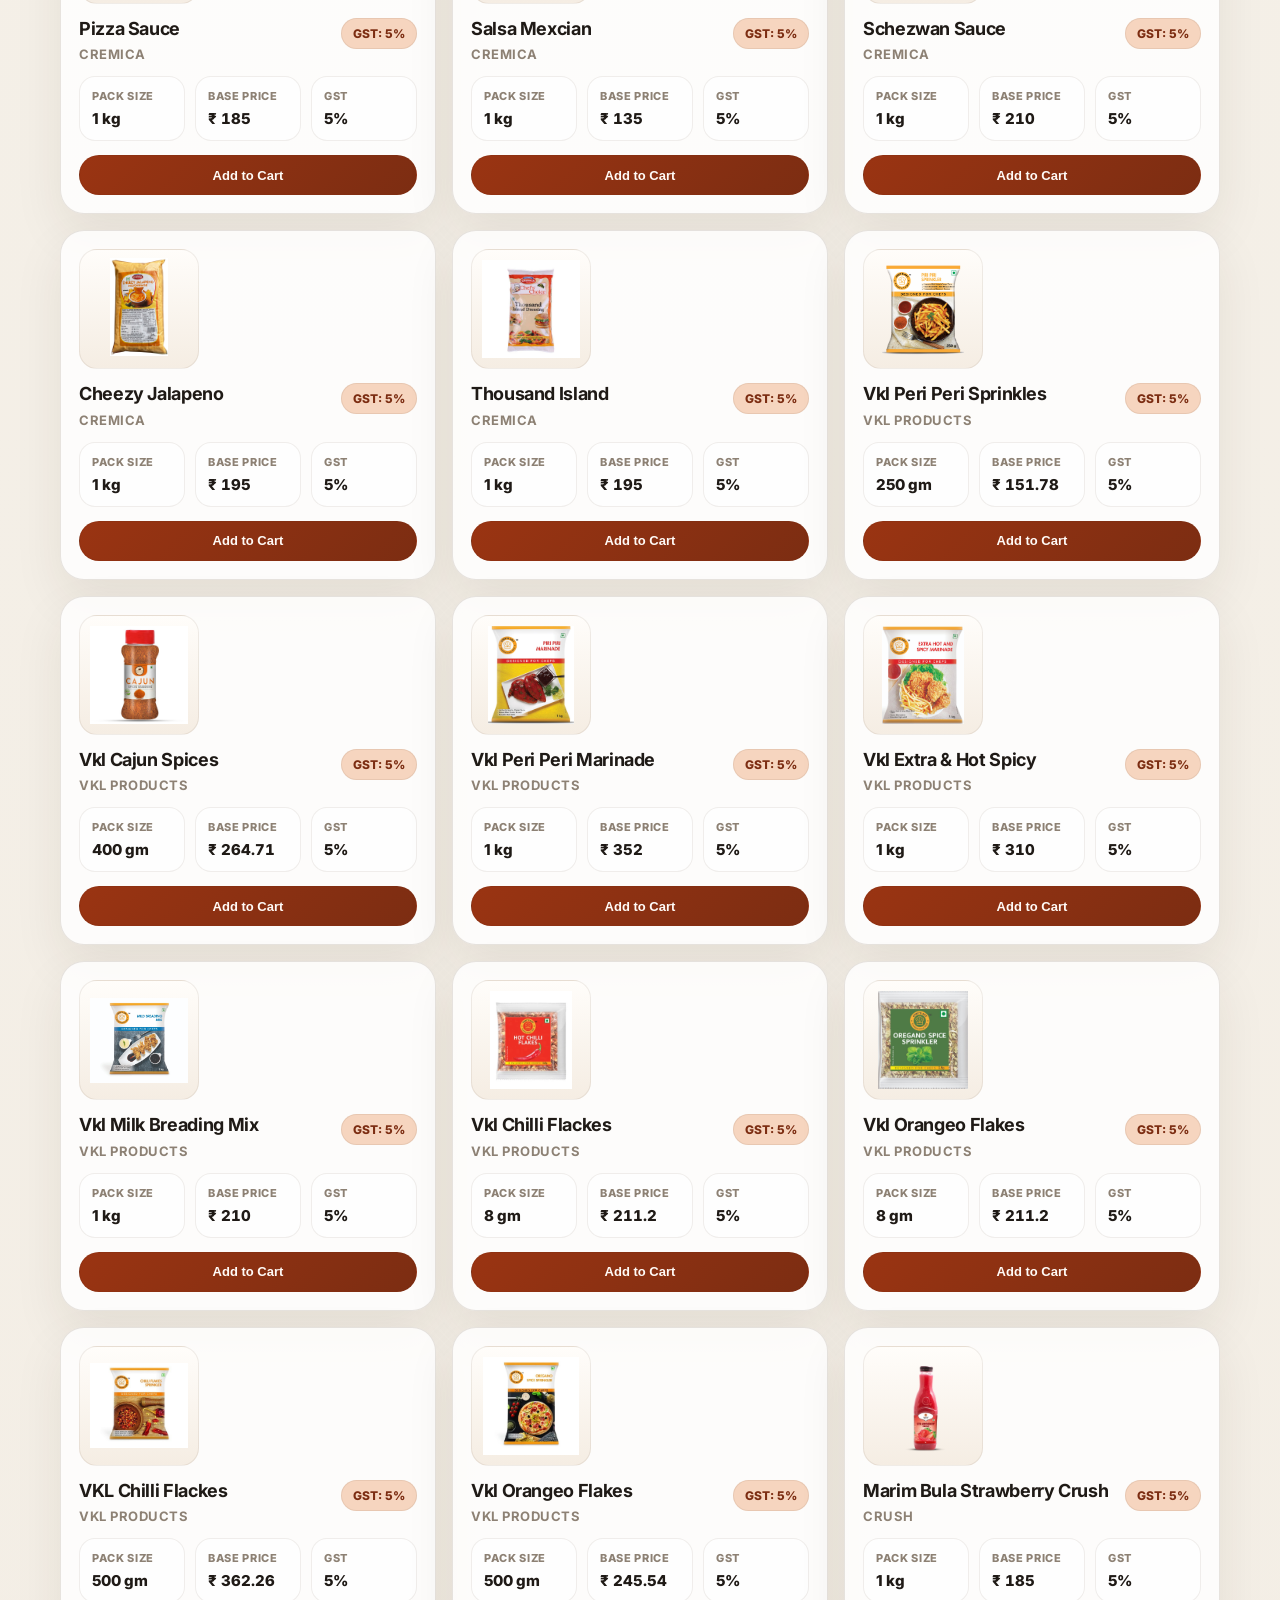
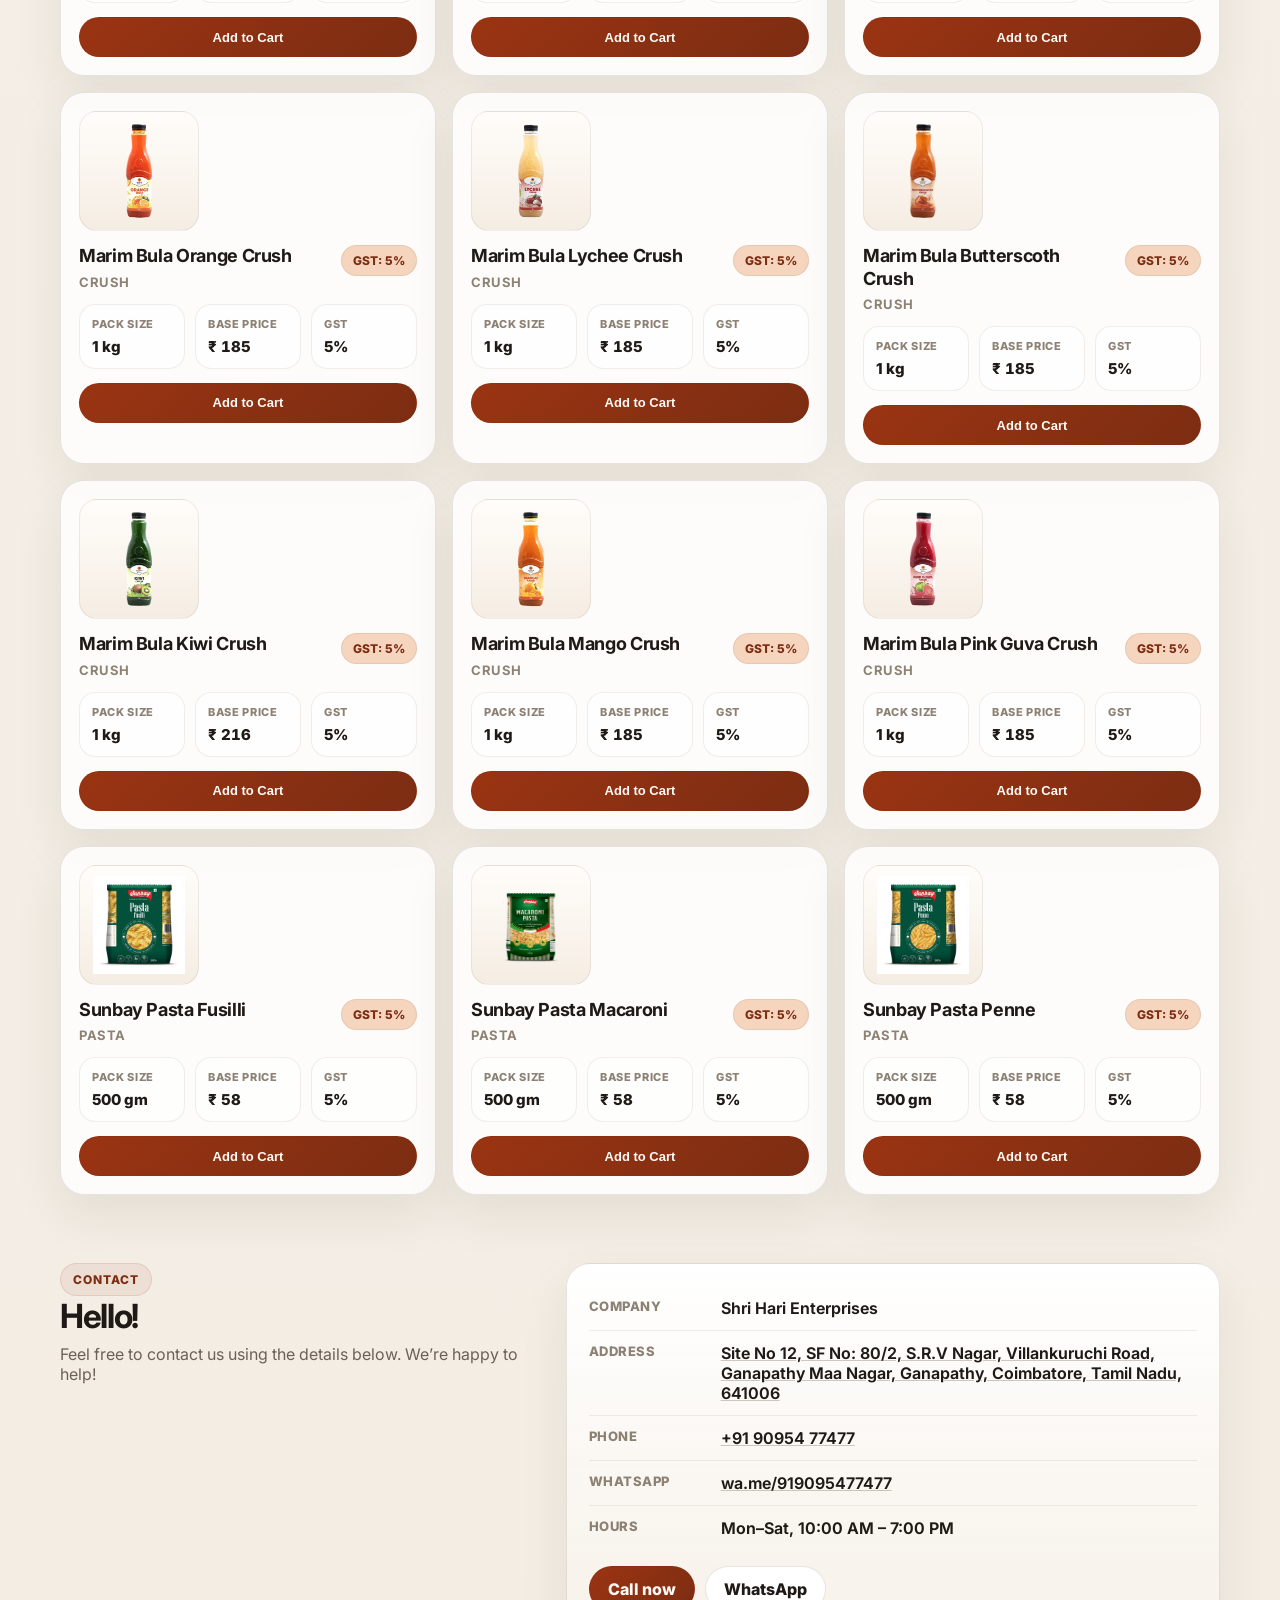
==== commit 26e0170c: "Move order shortcut to header" ====
--- a/index.html
+++ b/index.html
@@ -29,11 +29,24 @@
           </div>
         </div>
 
-        <nav class="nav" aria-label="Primary">
-          <a href="#home">Home</a>
-          <a href="#catalog">Catalog</a>
-          <a href="#contact">Contact</a>
-        </nav>
+        <div class="header-actions">
+          <nav class="nav" aria-label="Primary">
+            <a href="#home">Home</a>
+            <a href="#catalog">Catalog</a>
+            <a href="#contact">Contact</a>
+          </nav>
+
+          <a id="orderPageBtn" class="header-order-btn" href="cart.html" aria-label="Open order summary">
+            <span class="header-order-icon" aria-hidden="true">
+              <svg viewBox="0 0 24 24" fill="none" stroke="currentColor" stroke-width="1.8" stroke-linecap="round" stroke-linejoin="round">
+                <circle cx="9" cy="19" r="1.5"></circle>
+                <circle cx="18" cy="19" r="1.5"></circle>
+                <path d="M3 4h2l2.2 10.2a1 1 0 0 0 1 .8h9.6a1 1 0 0 0 1-.8L21 7H7.4"></path>
+              </svg>
+            </span>
+            <span id="orderCountBadge" class="order-count-badge">0</span>
+          </a>
+        </div>
       </div>
     </header>
 
@@ -104,13 +117,7 @@
 
           <div class="catalog-bar">
             <div id="resultsMeta" class="results-meta" aria-live="polite"></div>
-            <div class="catalog-actions">
-              <button id="clearBtn" class="filter-reset-btn" type="button" hidden>Reset filters</button>
-              <a id="orderPageBtn" class="order-shortcut" href="cart.html">
-                <span>Order summary</span>
-                <span id="orderCountBadge" class="order-count-badge">0</span>
-              </a>
-            </div>
+            <button id="clearBtn" class="filter-reset-btn" type="button" hidden>Reset filters</button>
           </div>
 
           <div id="catalogGrid" class="grid" aria-label="Product results"></div>
--- a/assets/styles.css
+++ b/assets/styles.css
@@ -66,6 +66,11 @@
   gap: 16px;
   padding: 16px 0;
 }
+.header-actions{
+  display: flex;
+  align-items: center;
+  gap: 10px;
+}
 
 .brand{
   display: flex;
@@ -115,6 +120,32 @@
   color: var(--text);
   background: rgba(154,52,18,.08);
   text-decoration: none;
+}
+.header-order-btn{
+  position: relative;
+  width: 46px;
+  height: 46px;
+  display: inline-flex;
+  align-items: center;
+  justify-content: center;
+  border-radius: 16px;
+  border: 1px solid rgba(64,44,22,.1);
+  background: rgba(255,255,255,.76);
+  box-shadow: var(--shadow-soft);
+}
+.header-order-btn:hover{
+  text-decoration: none;
+  background: #fff8f3;
+}
+.header-order-icon{
+  width: 20px;
+  height: 20px;
+  color: var(--brand-strong);
+}
+.header-order-icon svg{
+  width: 100%;
+  height: 100%;
+  display: block;
 }
 
 .hero{ padding: 44px 0 26px; }
@@ -363,12 +394,6 @@
   gap: 12px;
   margin: 10px 0 10px;
 }
-.catalog-actions{
-  display: flex;
-  align-items: center;
-  justify-content: flex-end;
-  gap: 14px;
-}
 .results-meta{
   color: var(--muted);
   font-size: 14px;
@@ -387,38 +412,23 @@
 .filter-reset-btn:hover{
   text-decoration: underline;
 }
-.order-shortcut{
-  display: inline-flex;
-  align-items: center;
-  gap: 10px;
-  min-height: 38px;
-  padding: 8px 12px;
+.order-count-badge{
+  min-width: 22px;
+  height: 22px;
+  display: grid;
+  place-items: center;
+  padding: 0 5px;
   border-radius: 999px;
-  border: 1px solid rgba(64,44,22,.12);
-  background: rgba(255,255,255,.78);
-  color: var(--text);
-  font-size: 13px;
-  font-weight: 800;
-  box-shadow: var(--shadow-soft);
-}
-.order-shortcut:hover{
-  text-decoration: none;
-  background: #fff8f3;
-}
-.order-shortcut[data-empty="true"]{
-  color: var(--muted);
-}
-.order-count-badge{
-  min-width: 24px;
-  height: 24px;
-  display: grid;
-  place-items: center;
-  padding: 0 6px;
-  border-radius: 999px;
-  background: rgba(154,52,18,.1);
-  color: var(--brand-strong);
-  font-size: 12px;
-  font-weight: 800;
+  background: var(--brand);
+  color: #fffaf6;
+  font-size: 11px;
+  font-weight: 800;
+  line-height: 1;
+}
+.header-order-btn .order-count-badge{
+  position: absolute;
+  top: -5px;
+  right: -5px;
 }
 
 .grid{
@@ -892,6 +902,9 @@
     align-items: center;
     justify-content: space-between;
     gap: 12px;
+  }
+  .header-actions{
+    flex: 0 0 auto;
   }
   .brand{
     min-width: 0;
@@ -959,9 +972,6 @@
     flex-direction: column;
     align-items: stretch;
   }
-  .catalog-actions{
-    justify-content: space-between;
-  }
   .cart-head,
   .cart-item-actions{
     flex-direction: column;
@@ -1038,6 +1048,10 @@
     font-size: 12px;
   }
   .nav{
+    width: 100%;
+    justify-content: space-between;
+  }
+  .header-actions{
     width: 100%;
     justify-content: space-between;
   }
@@ -1049,14 +1063,6 @@
   }
   .hero{
     padding: 20px 0 18px;
-  }
-  .catalog-actions{
-    flex-direction: column;
-    align-items: stretch;
-    gap: 8px;
-  }
-  .order-shortcut{
-    justify-content: space-between;
   }
   .hero-copy,
   .hero-card,
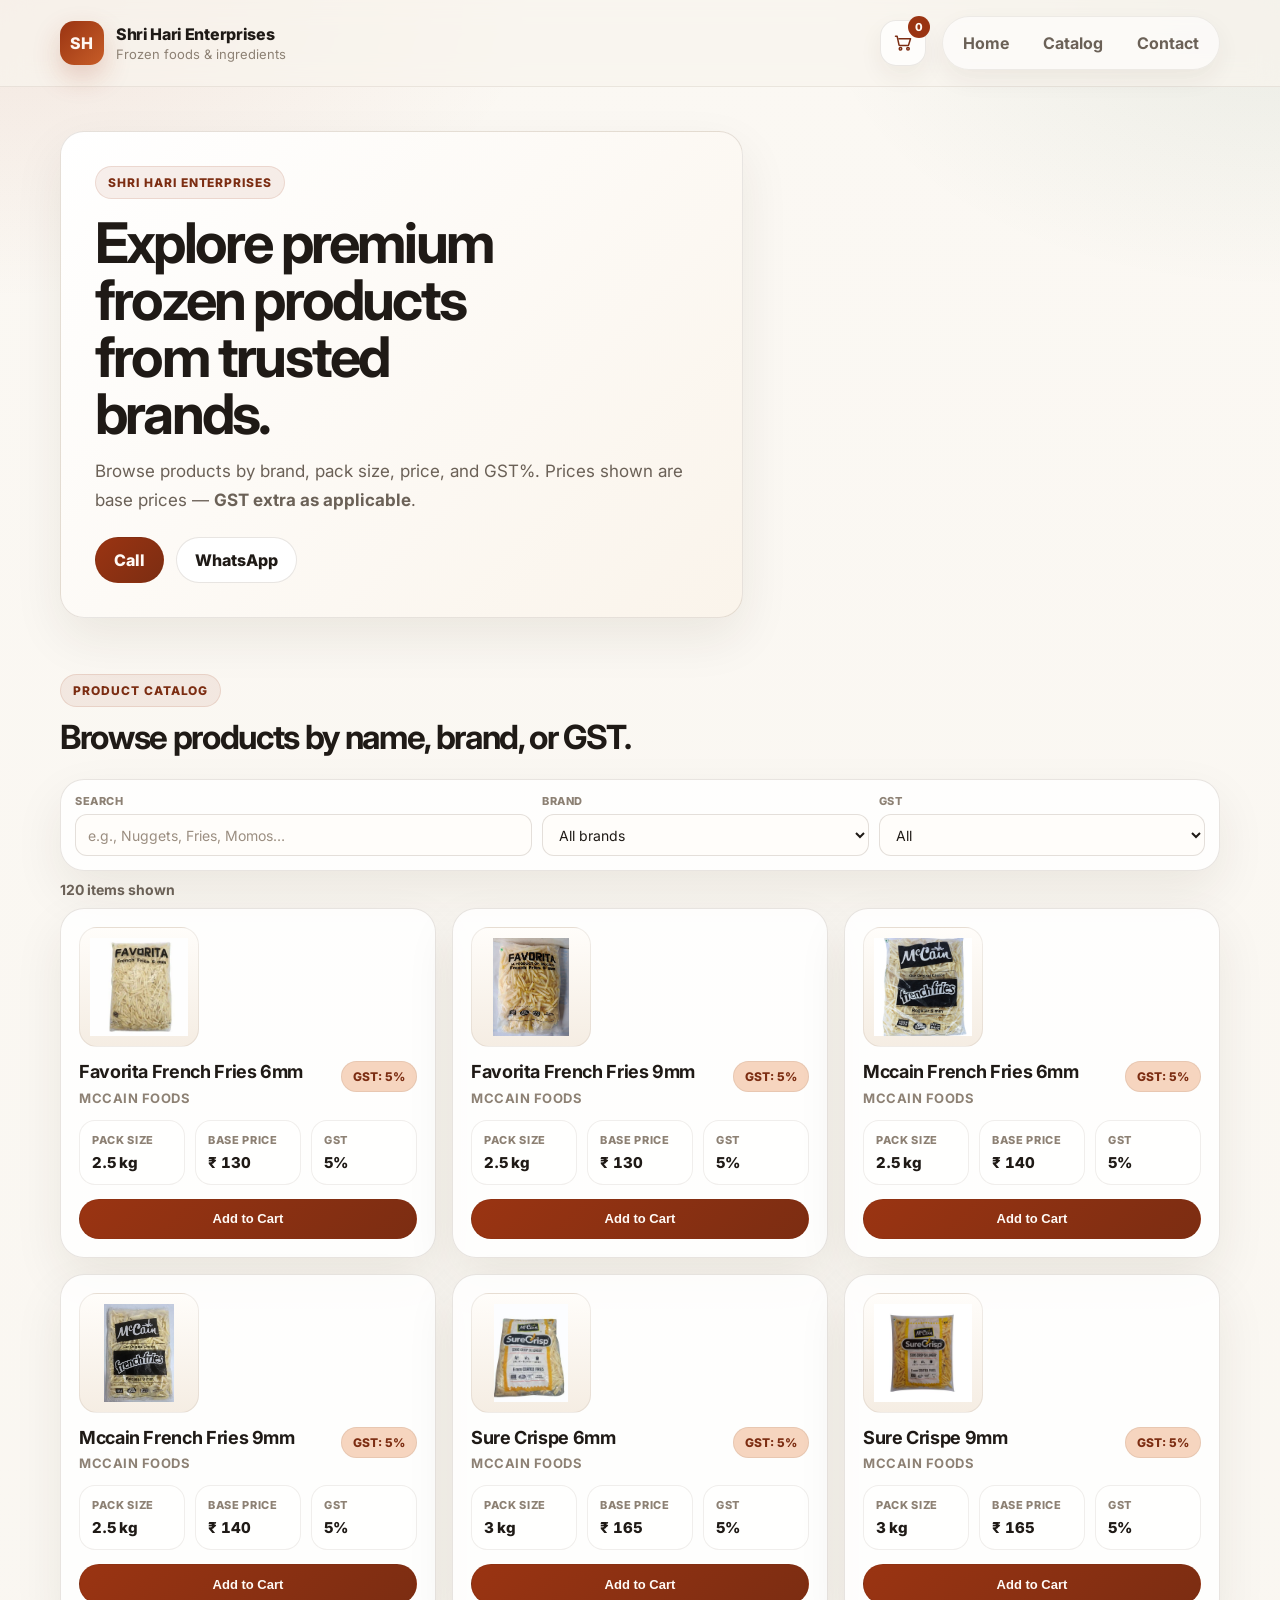
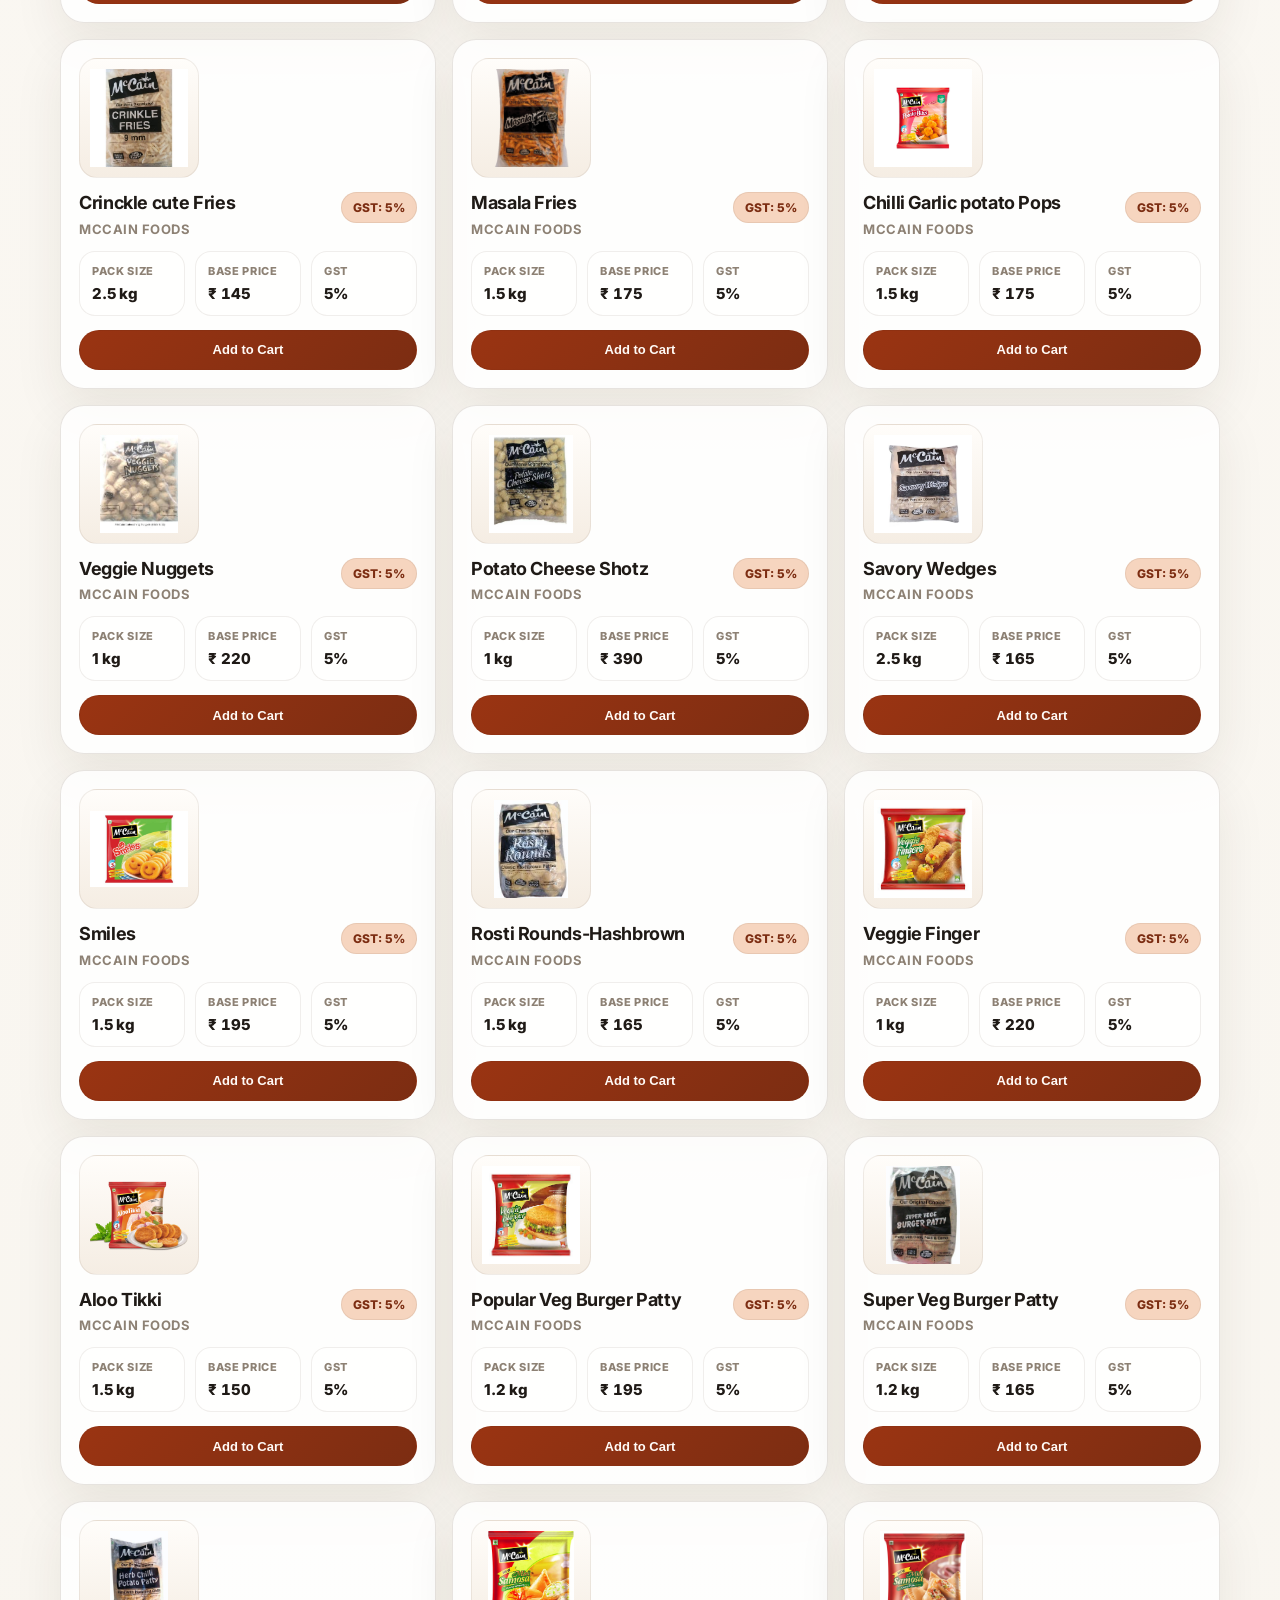
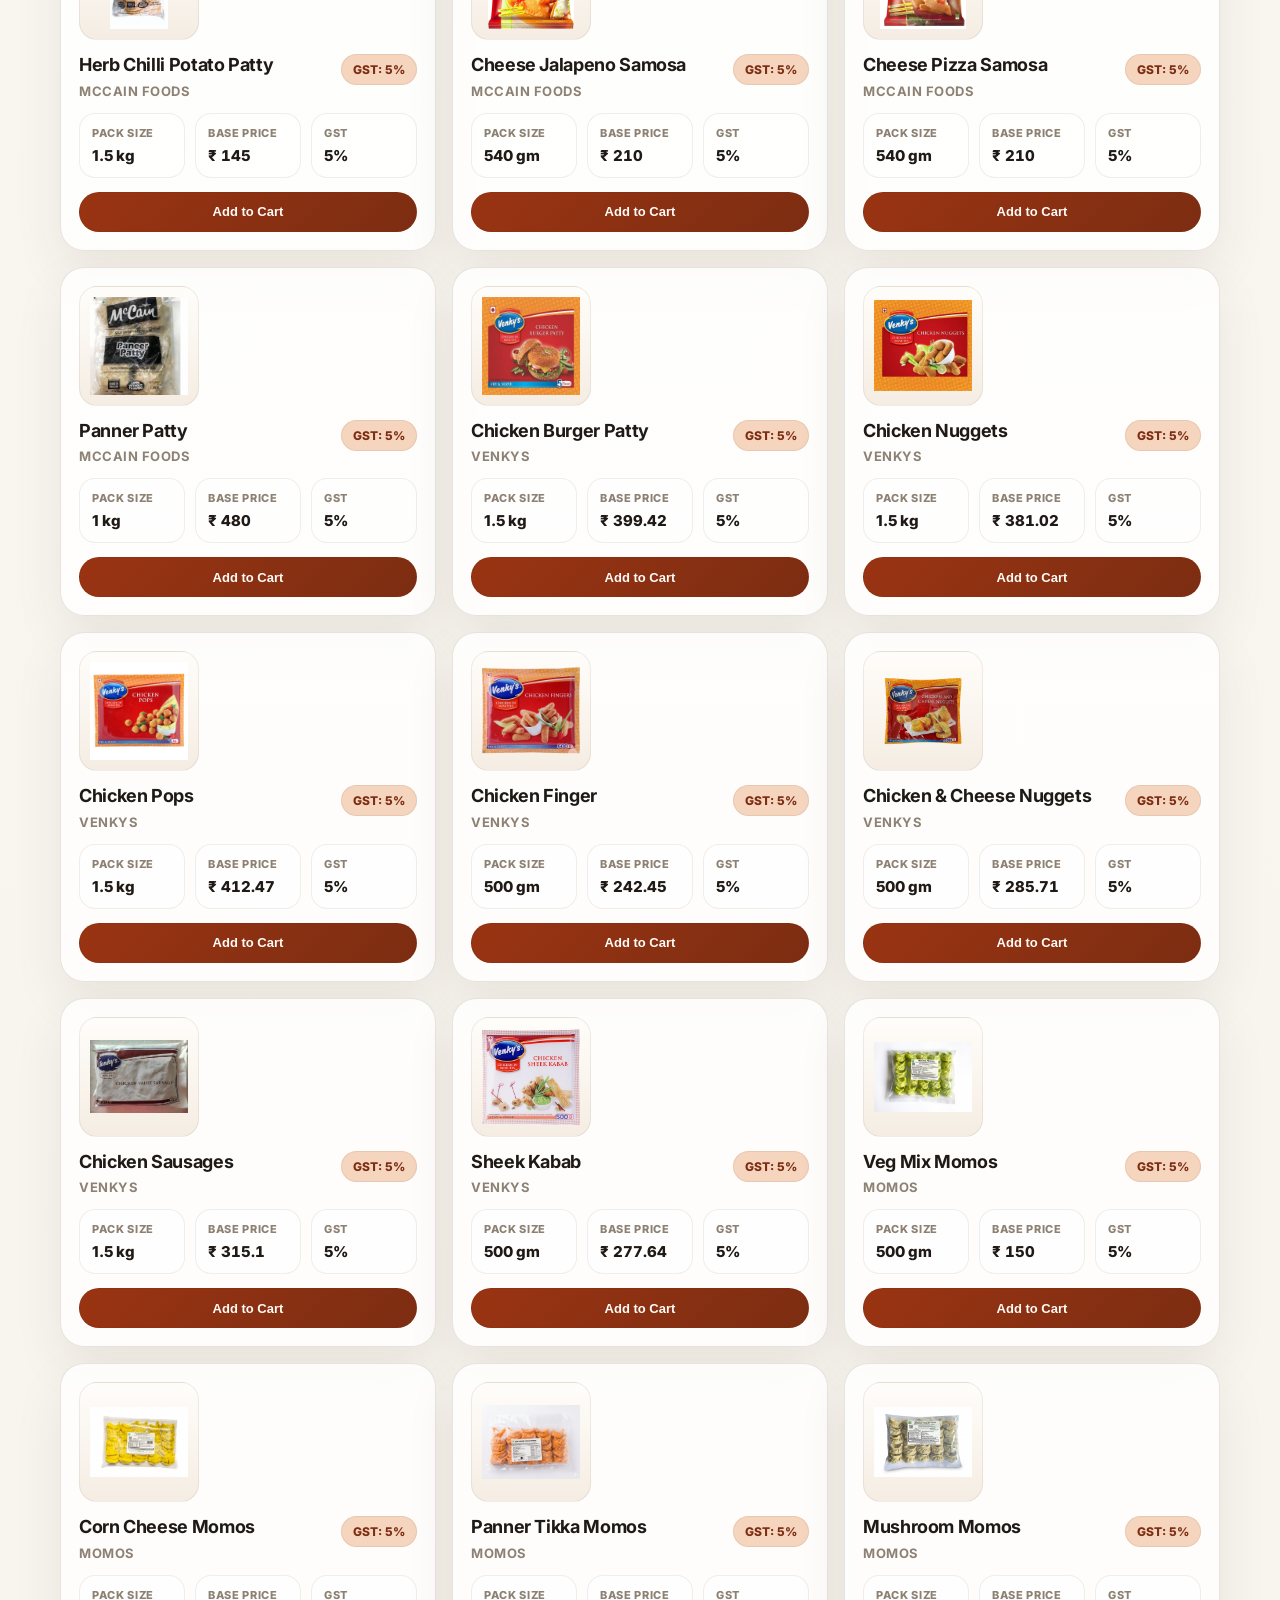
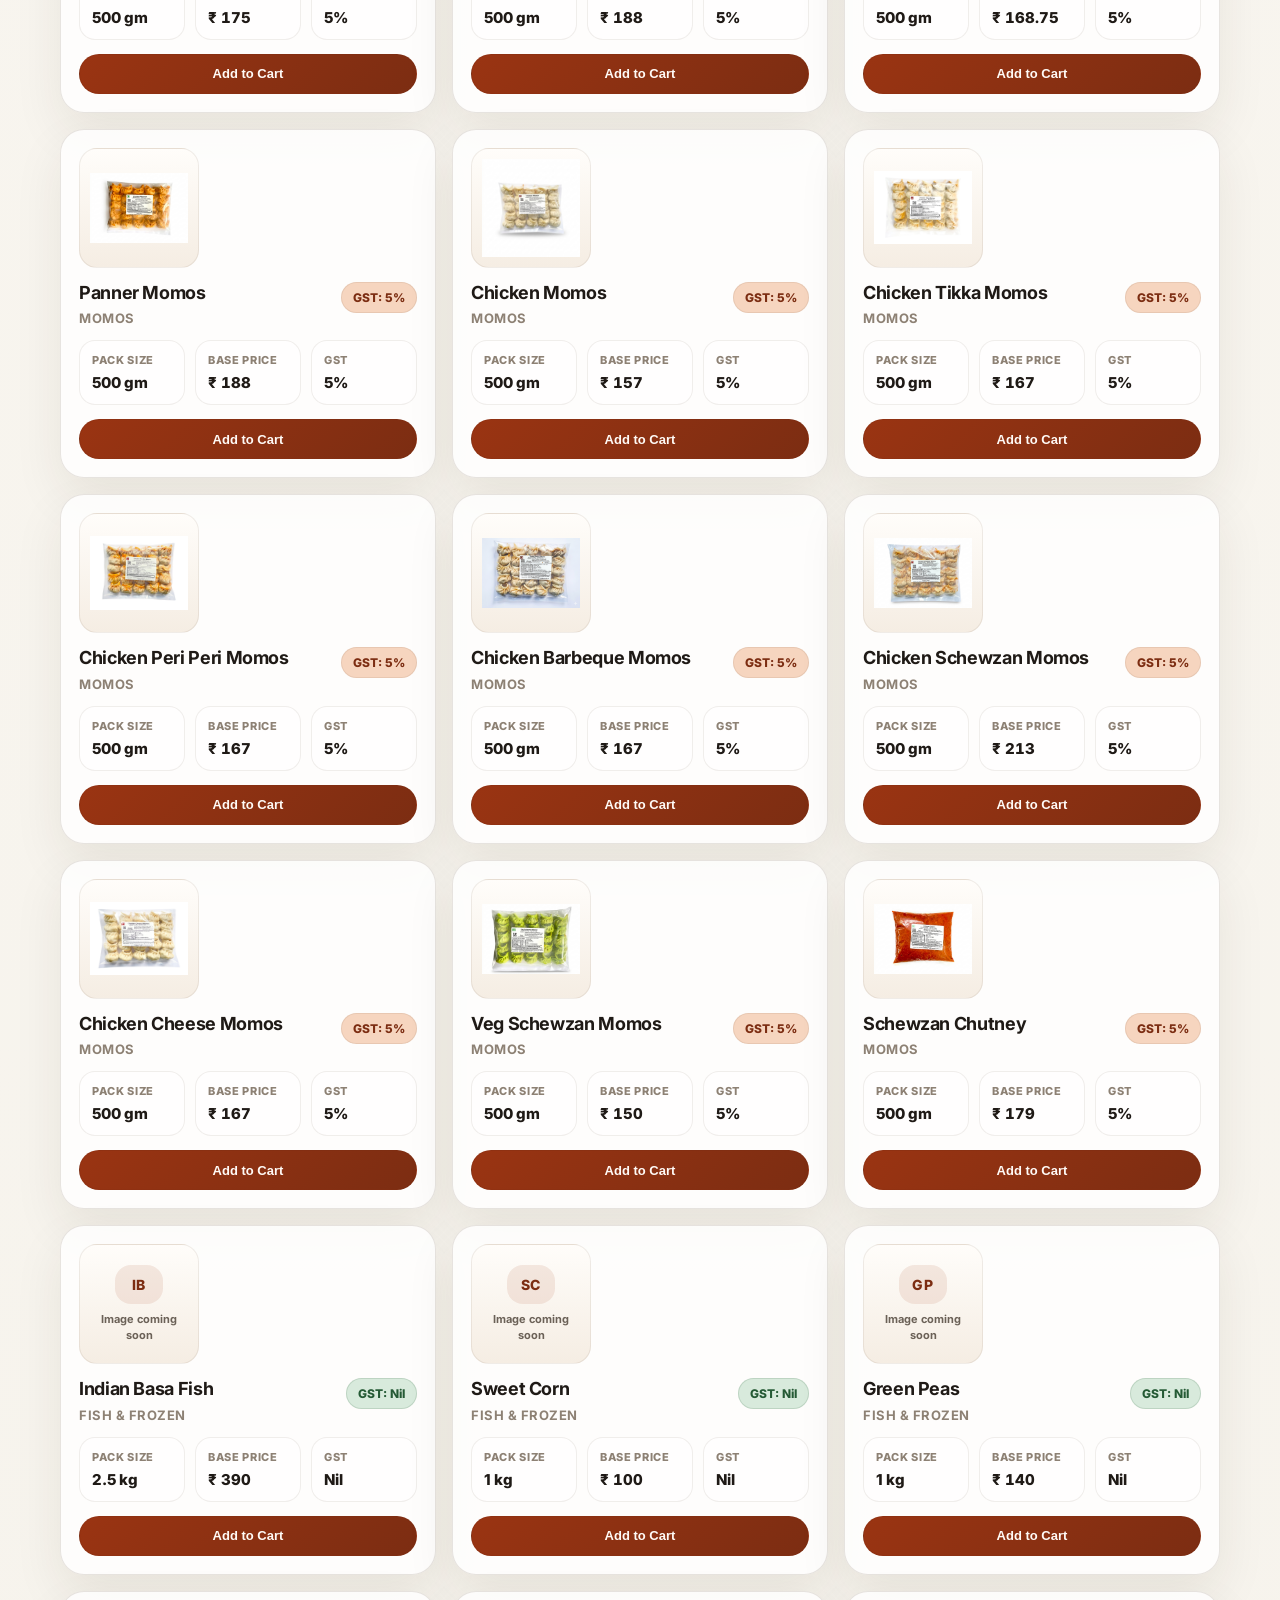
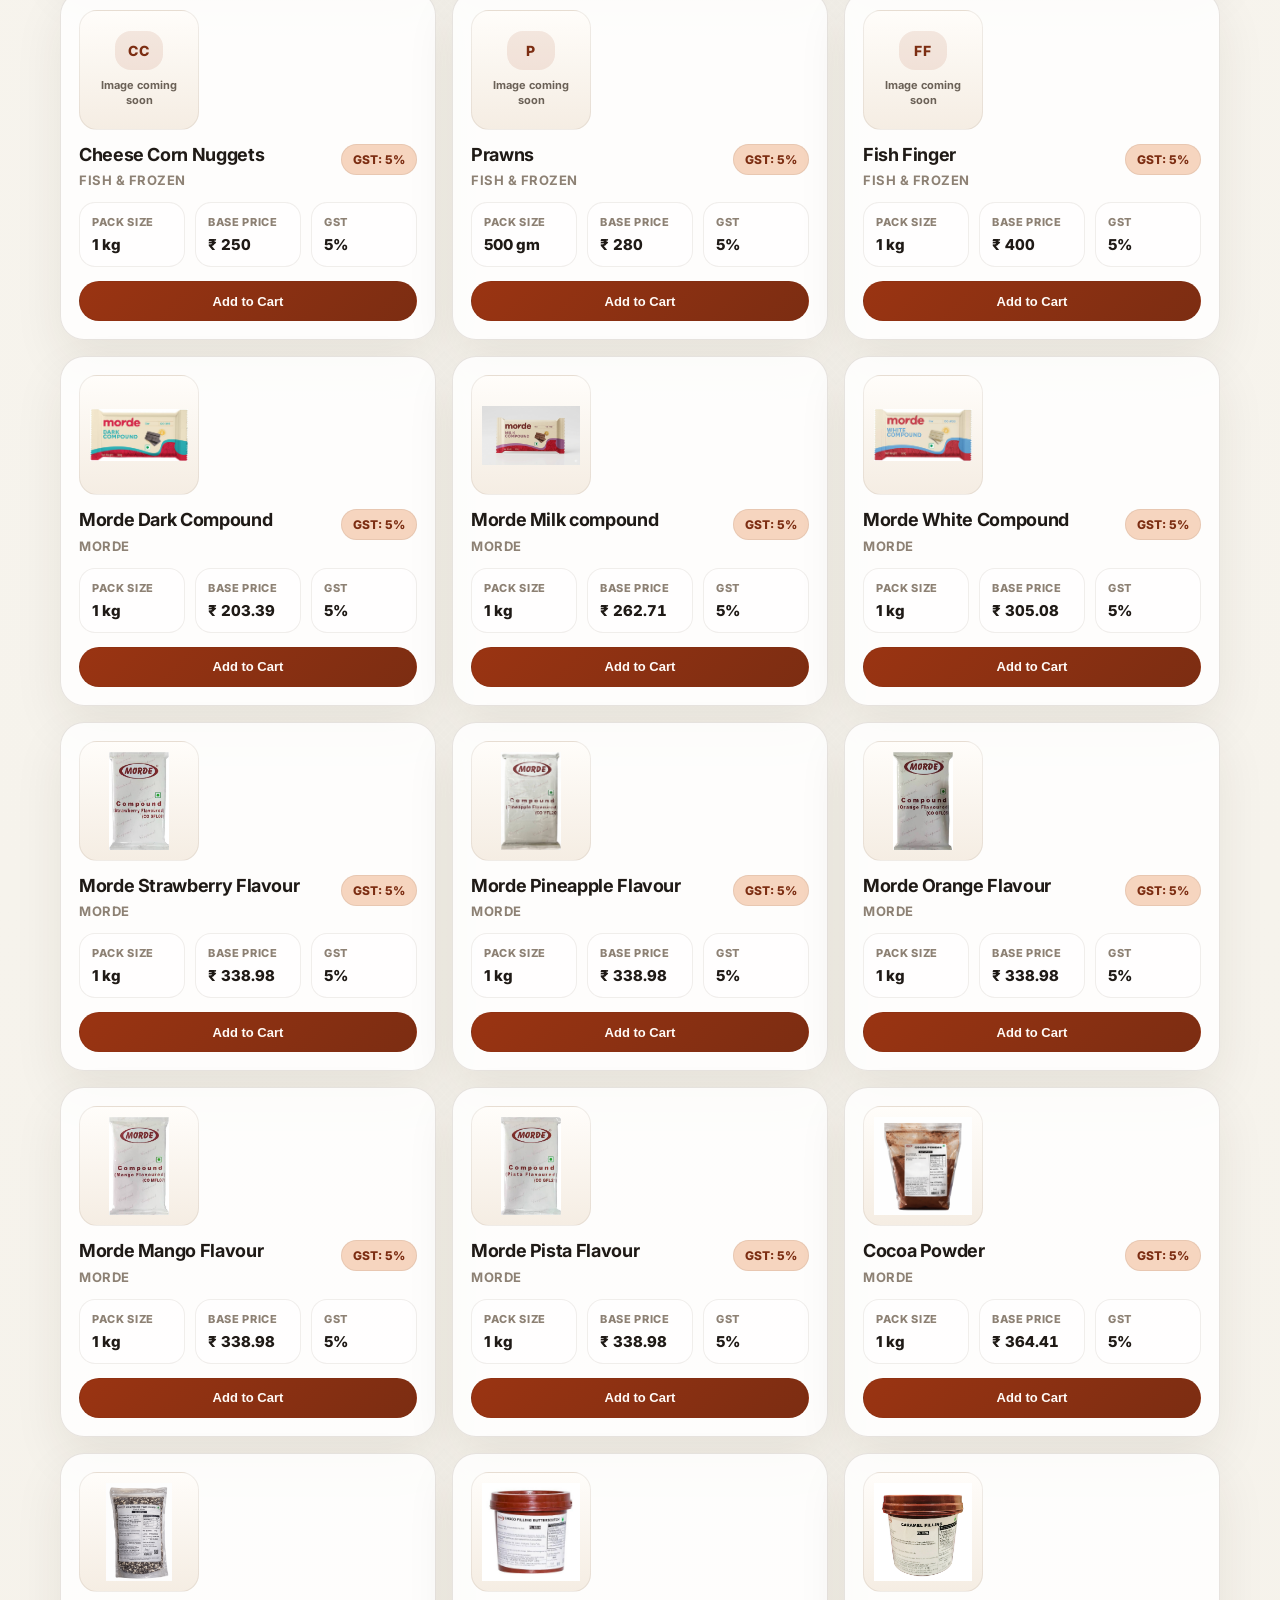
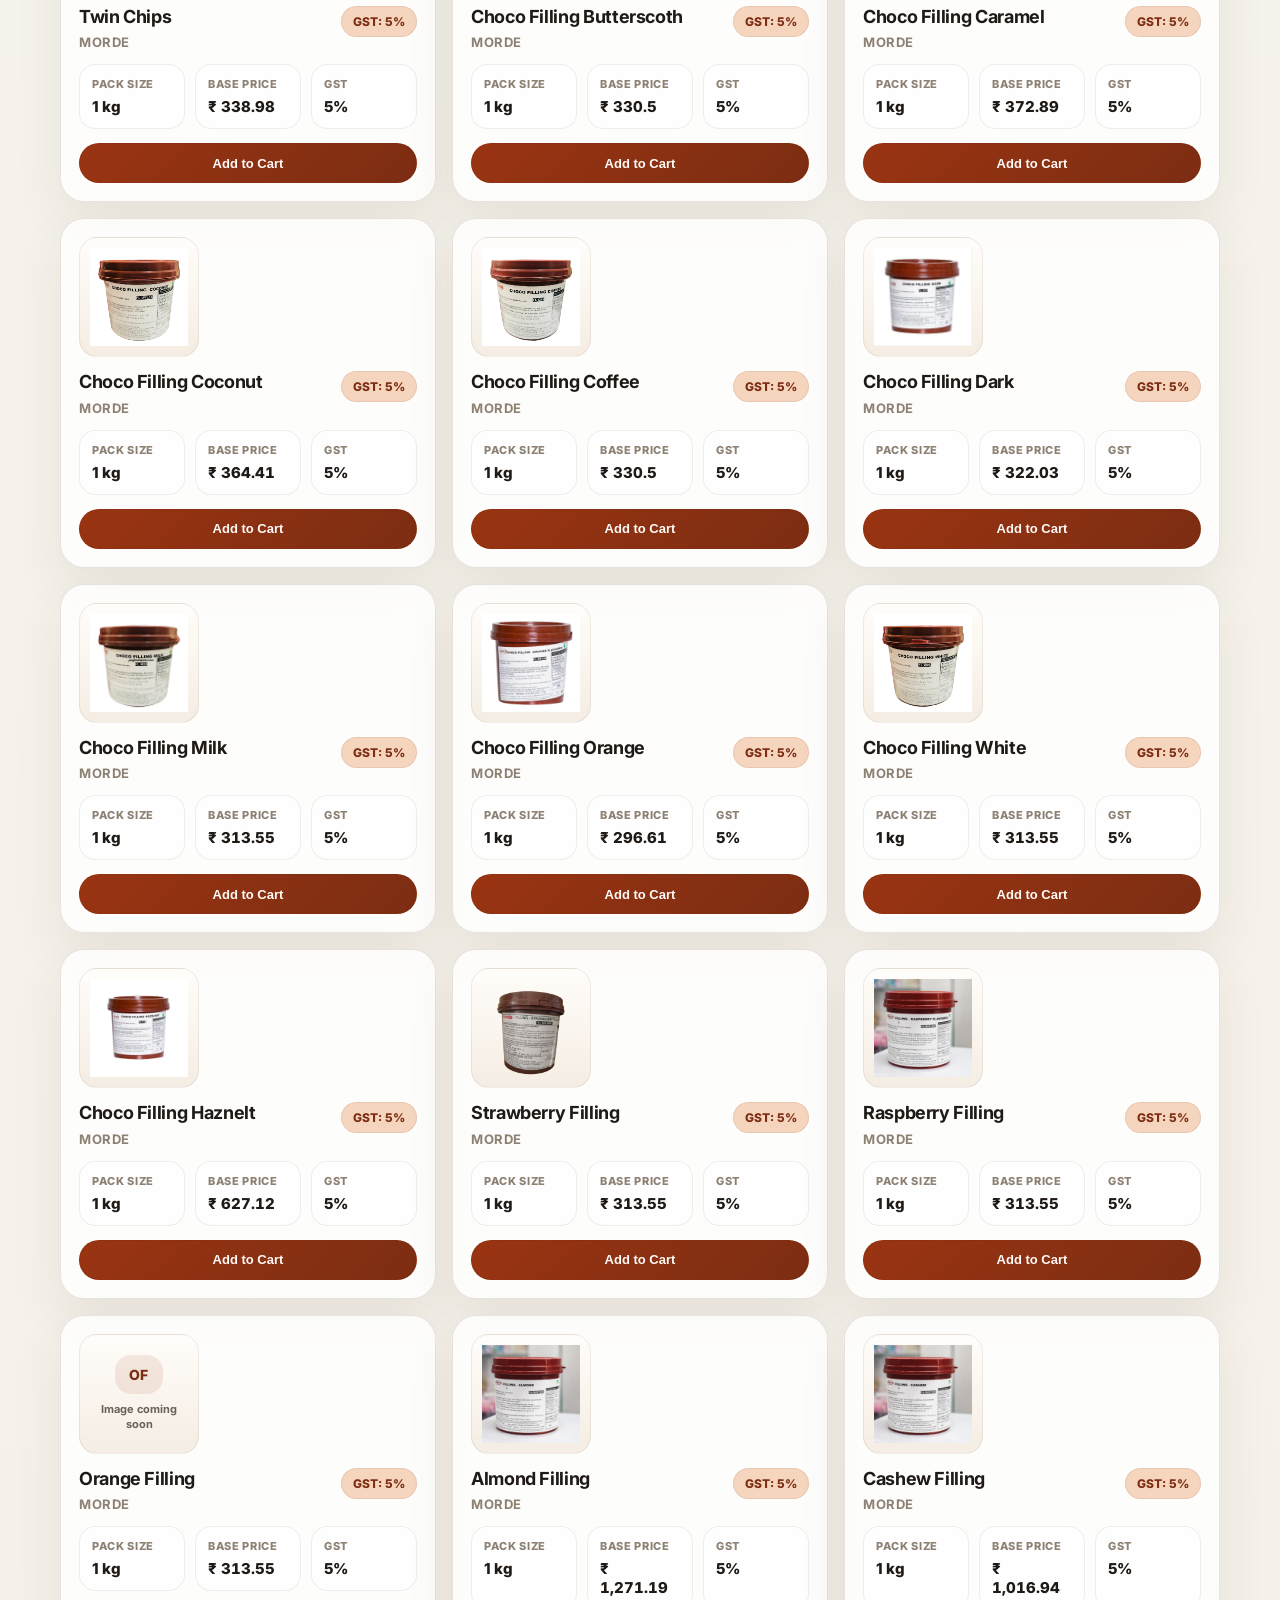
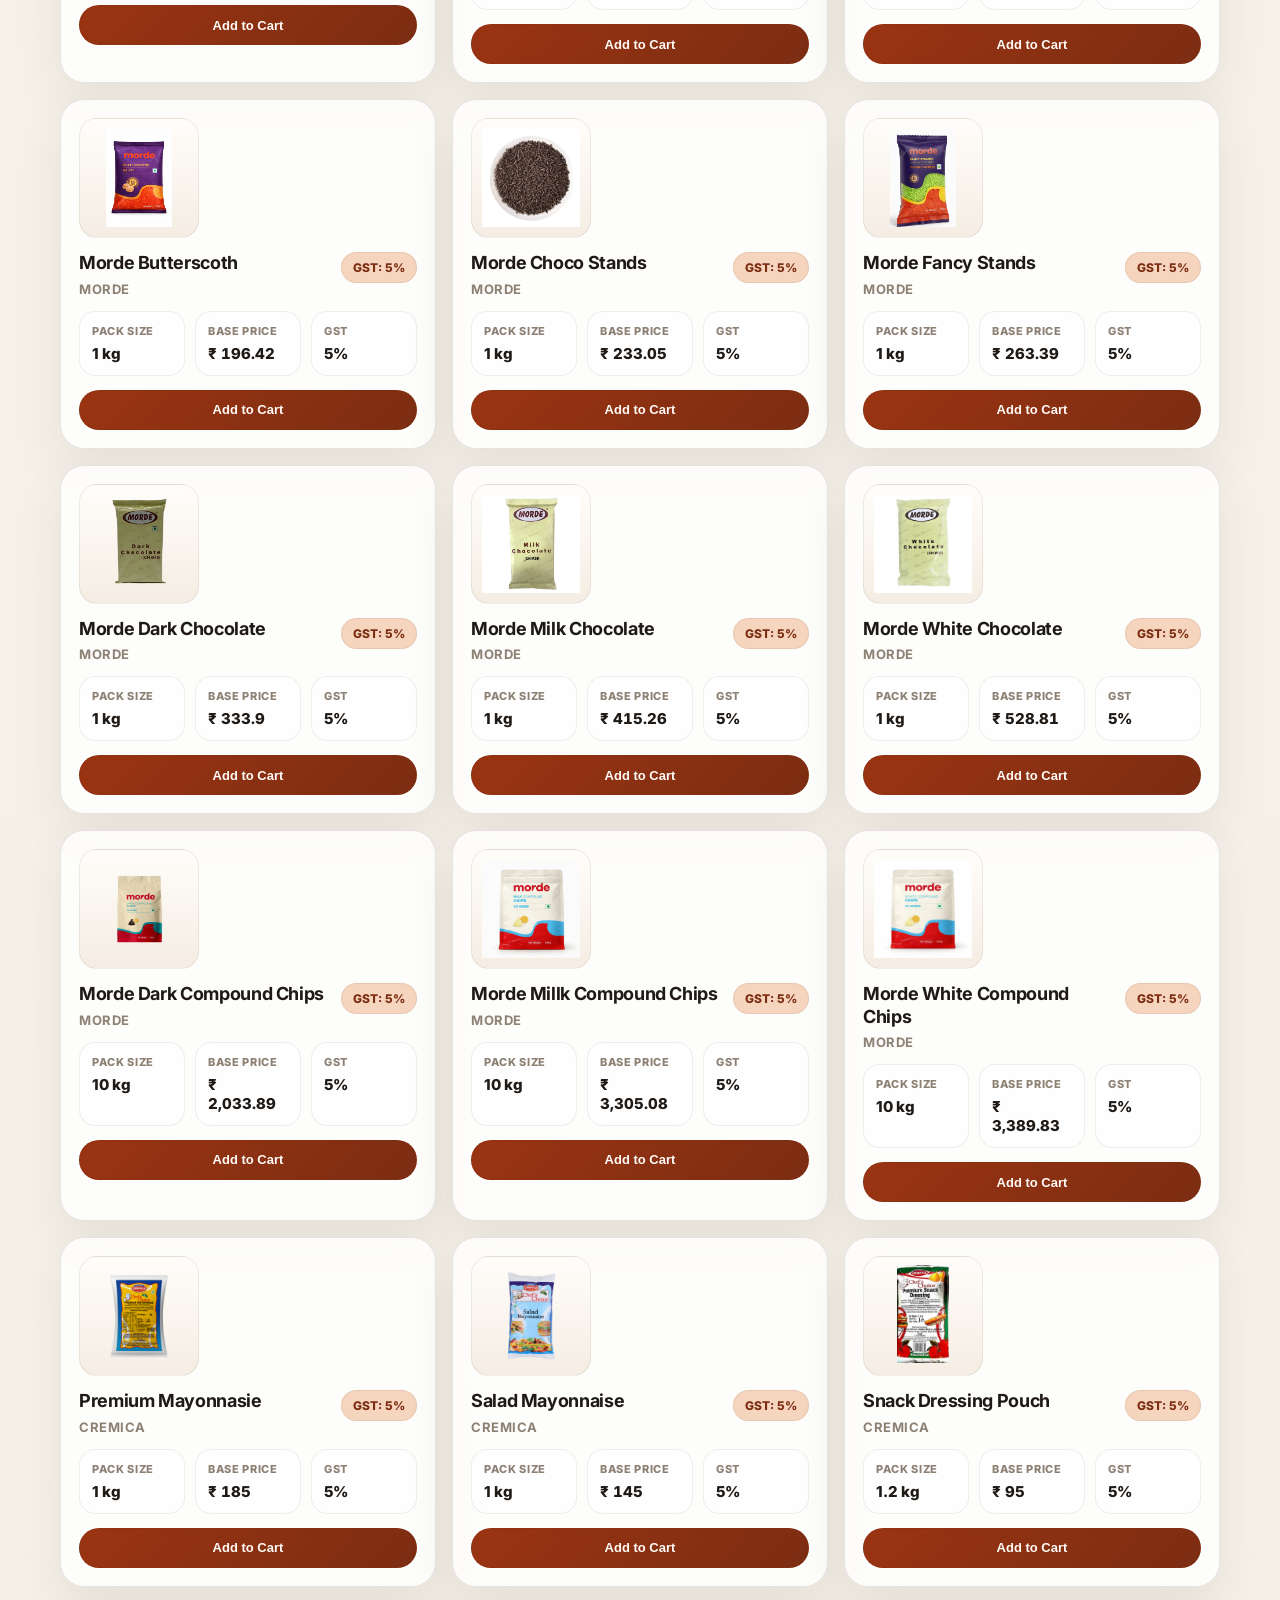
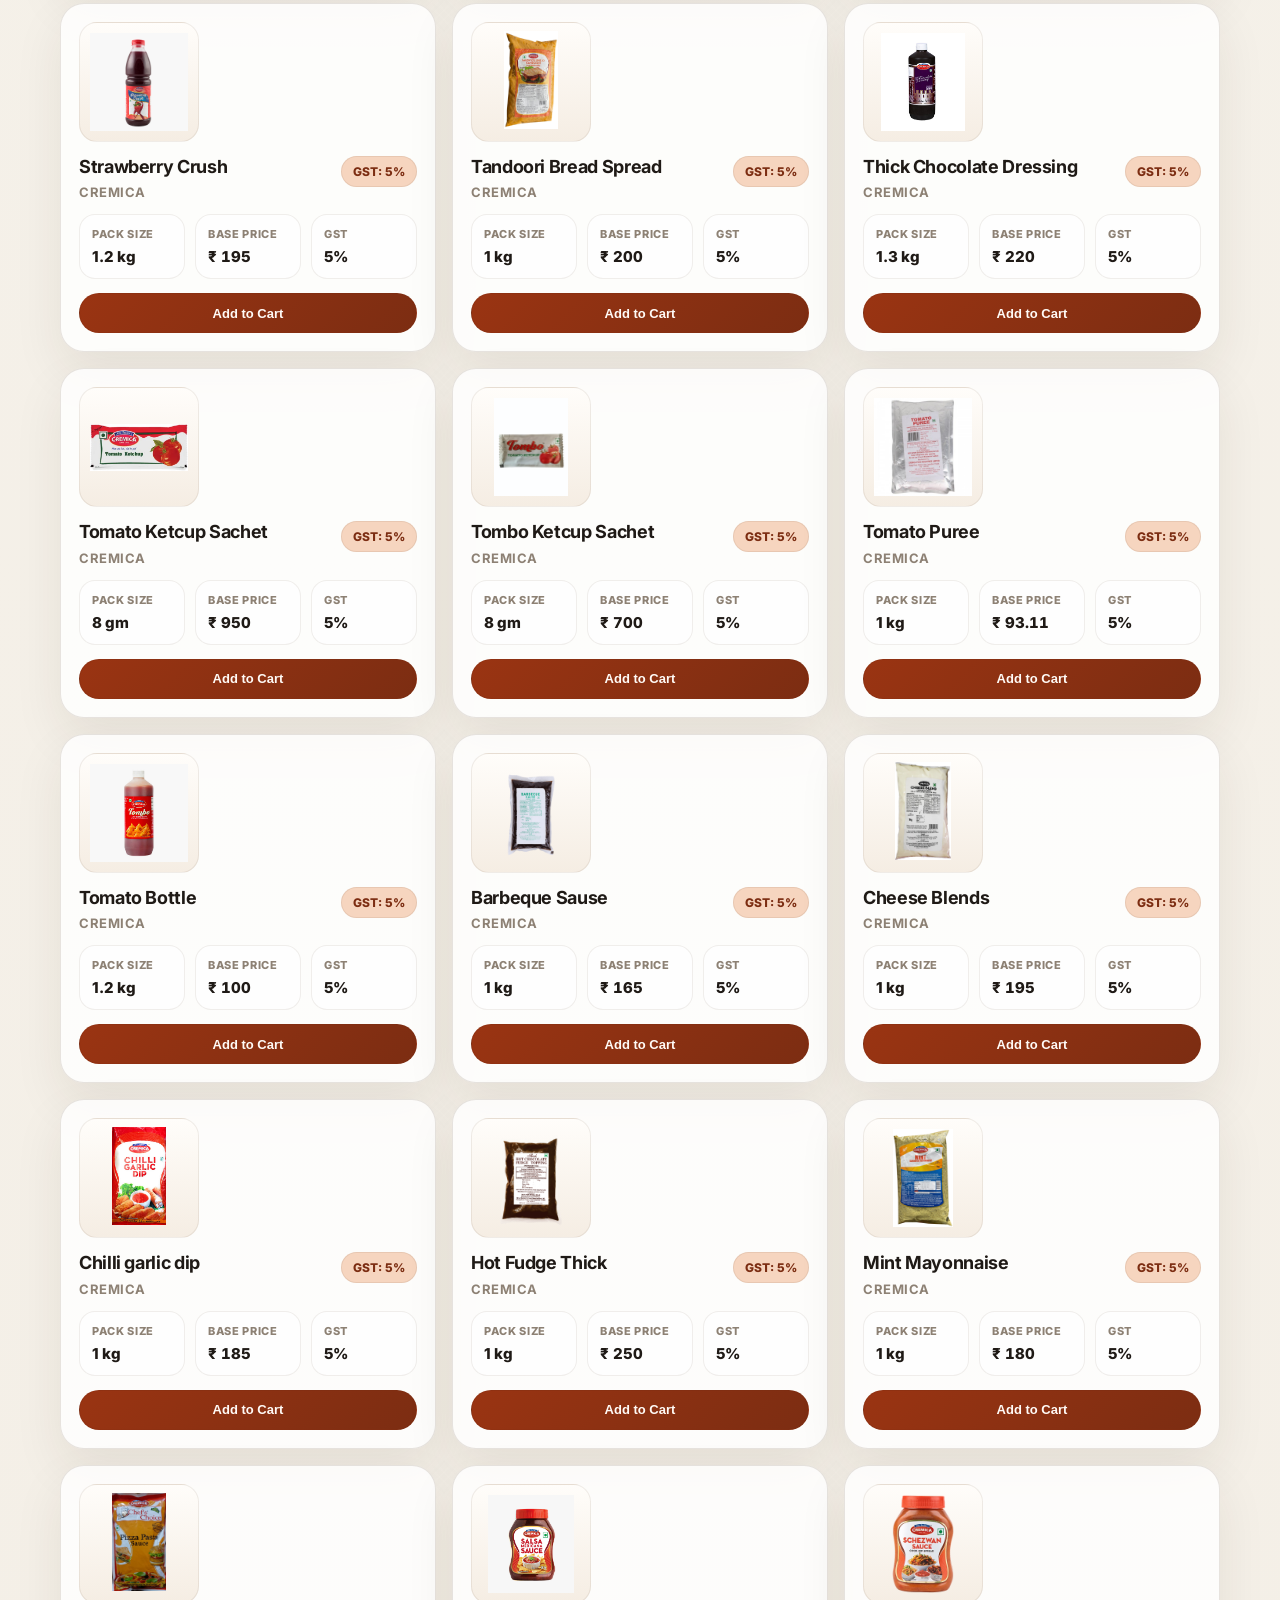
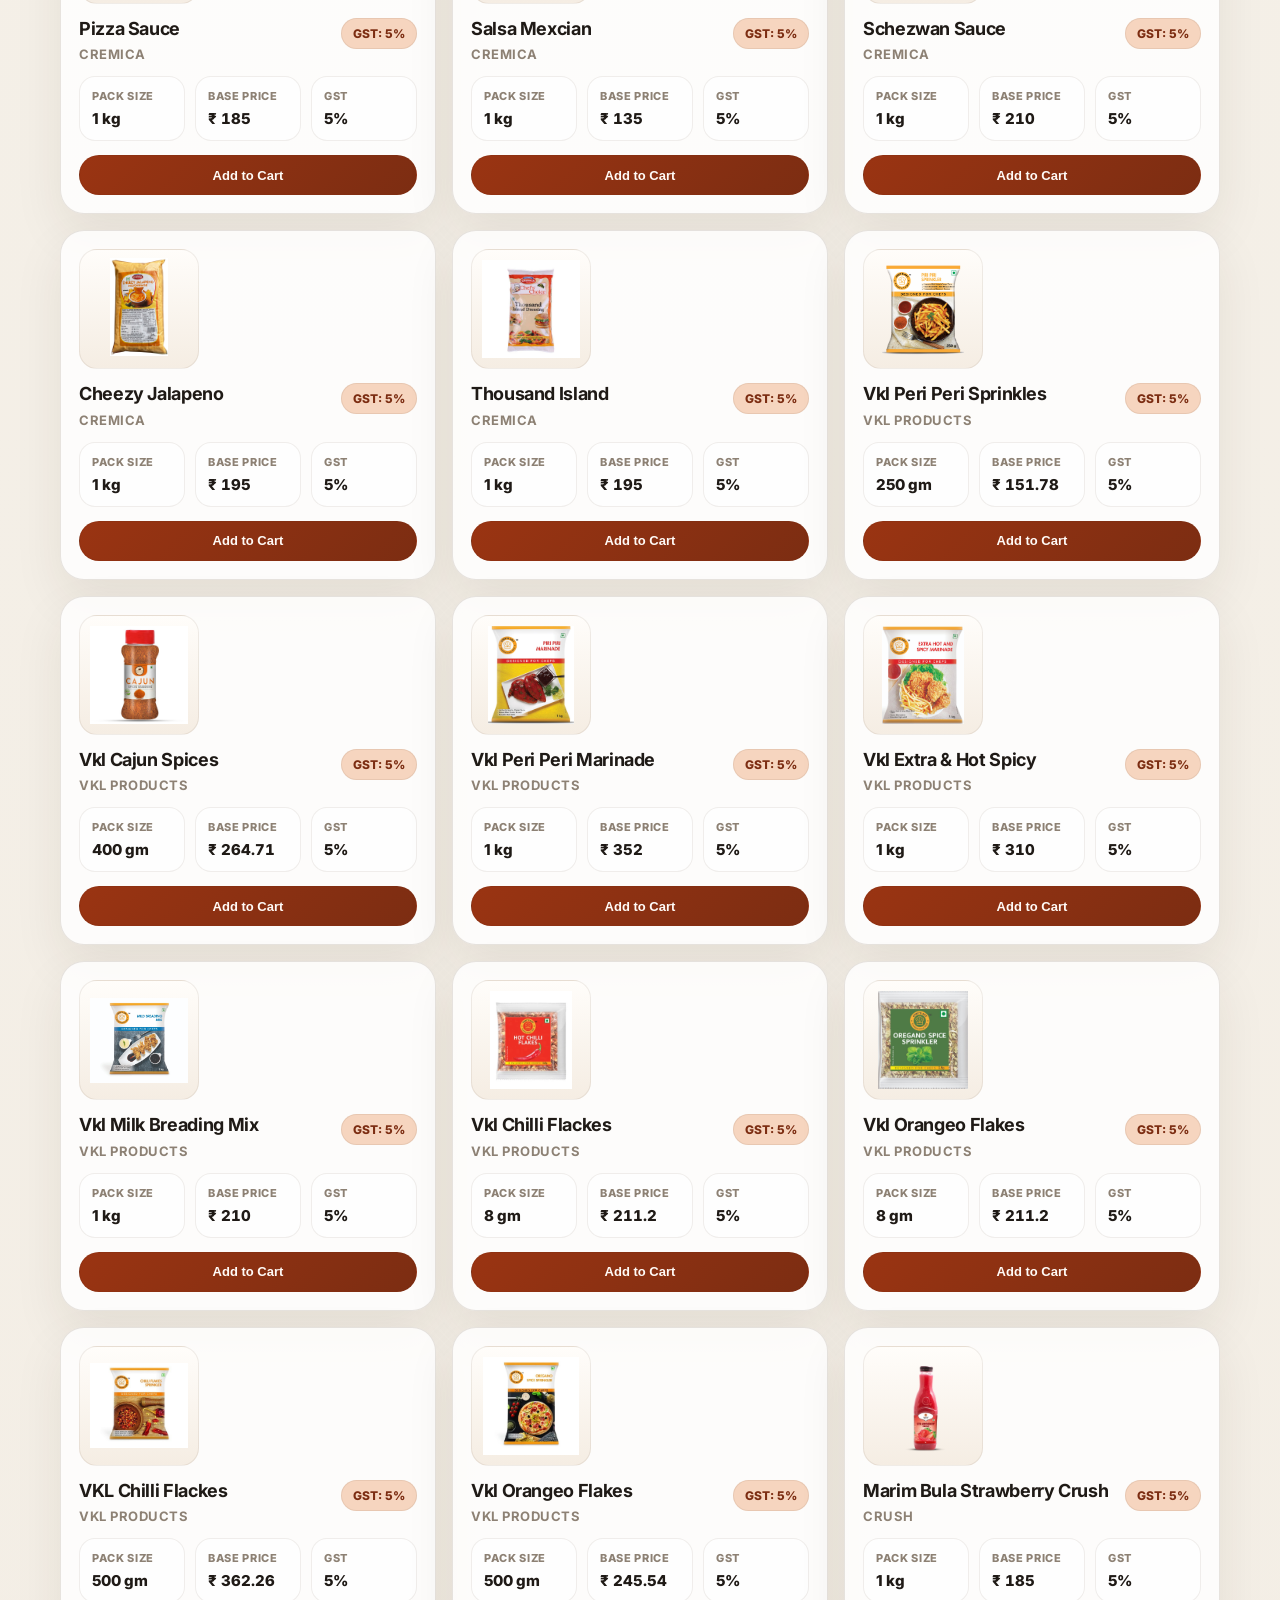
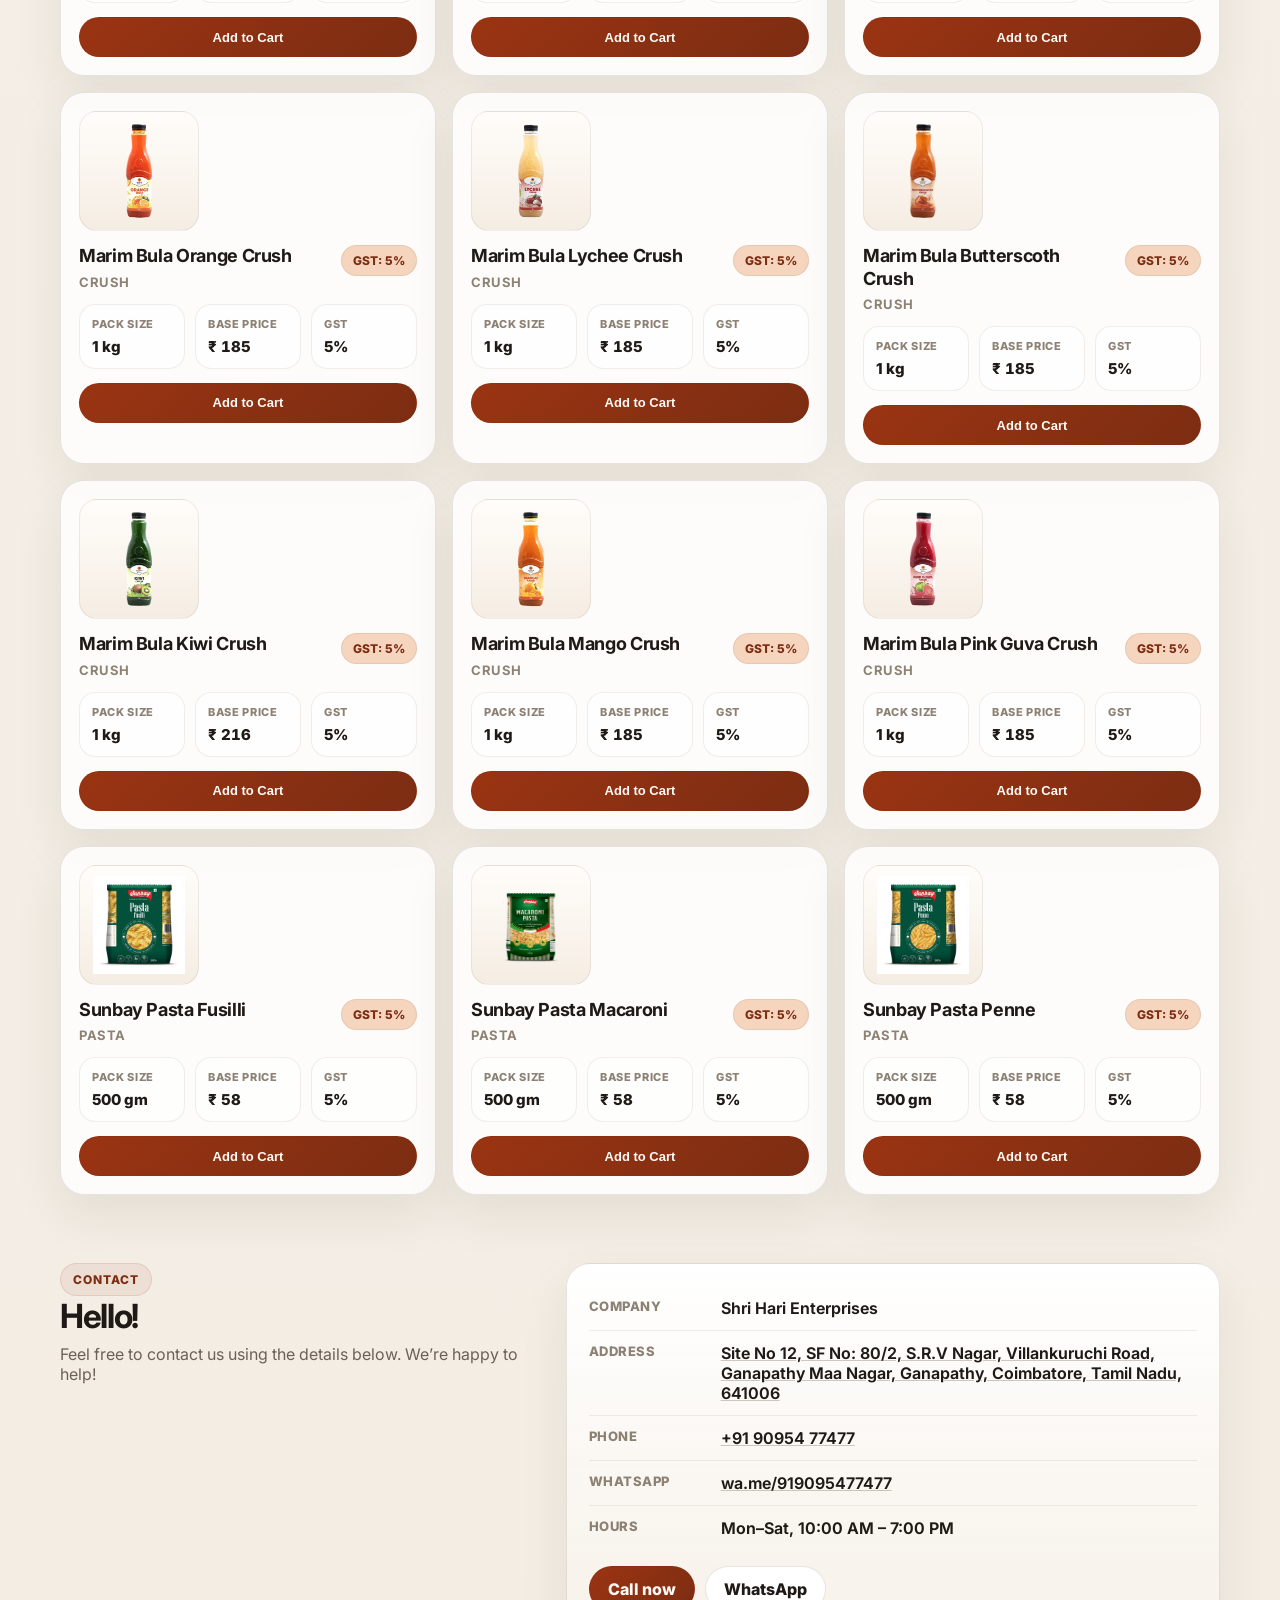
==== commit 08cb3cb0: "Reposition order icon in header" ====
--- a/index.html
+++ b/index.html
@@ -27,14 +27,6 @@
             <div class="brand-name">Shri Hari Enterprises</div>
             <div class="brand-tagline">Frozen foods & ingredients</div>
           </div>
-        </div>
-
-        <div class="header-actions">
-          <nav class="nav" aria-label="Primary">
-            <a href="#home">Home</a>
-            <a href="#catalog">Catalog</a>
-            <a href="#contact">Contact</a>
-          </nav>
 
           <a id="orderPageBtn" class="header-order-btn" href="cart.html" aria-label="Open order summary">
             <span class="header-order-icon" aria-hidden="true">
@@ -47,6 +39,12 @@
             <span id="orderCountBadge" class="order-count-badge">0</span>
           </a>
         </div>
+
+        <nav class="nav" aria-label="Primary">
+          <a href="#home">Home</a>
+          <a href="#catalog">Catalog</a>
+          <a href="#contact">Contact</a>
+        </nav>
       </div>
     </header>
 
--- a/assets/styles.css
+++ b/assets/styles.css
@@ -66,17 +66,13 @@
   gap: 16px;
   padding: 16px 0;
 }
-.header-actions{
-  display: flex;
-  align-items: center;
-  gap: 10px;
-}
 
 .brand{
   display: flex;
   align-items: center;
   gap: 12px;
   min-width: 220px;
+  flex: 1 1 auto;
 }
 .brand-mark{
   width: 44px;
@@ -99,6 +95,9 @@
   font-size: 13px;
   margin-top: 2px;
 }
+.brand-text{
+  min-width: 0;
+}
 
 .nav{
   display: flex;
@@ -123,6 +122,7 @@
 }
 .header-order-btn{
   position: relative;
+  margin-left: auto;
   width: 46px;
   height: 46px;
   display: inline-flex;
@@ -902,9 +902,6 @@
     align-items: center;
     justify-content: space-between;
     gap: 12px;
-  }
-  .header-actions{
-    flex: 0 0 auto;
   }
   .brand{
     min-width: 0;
